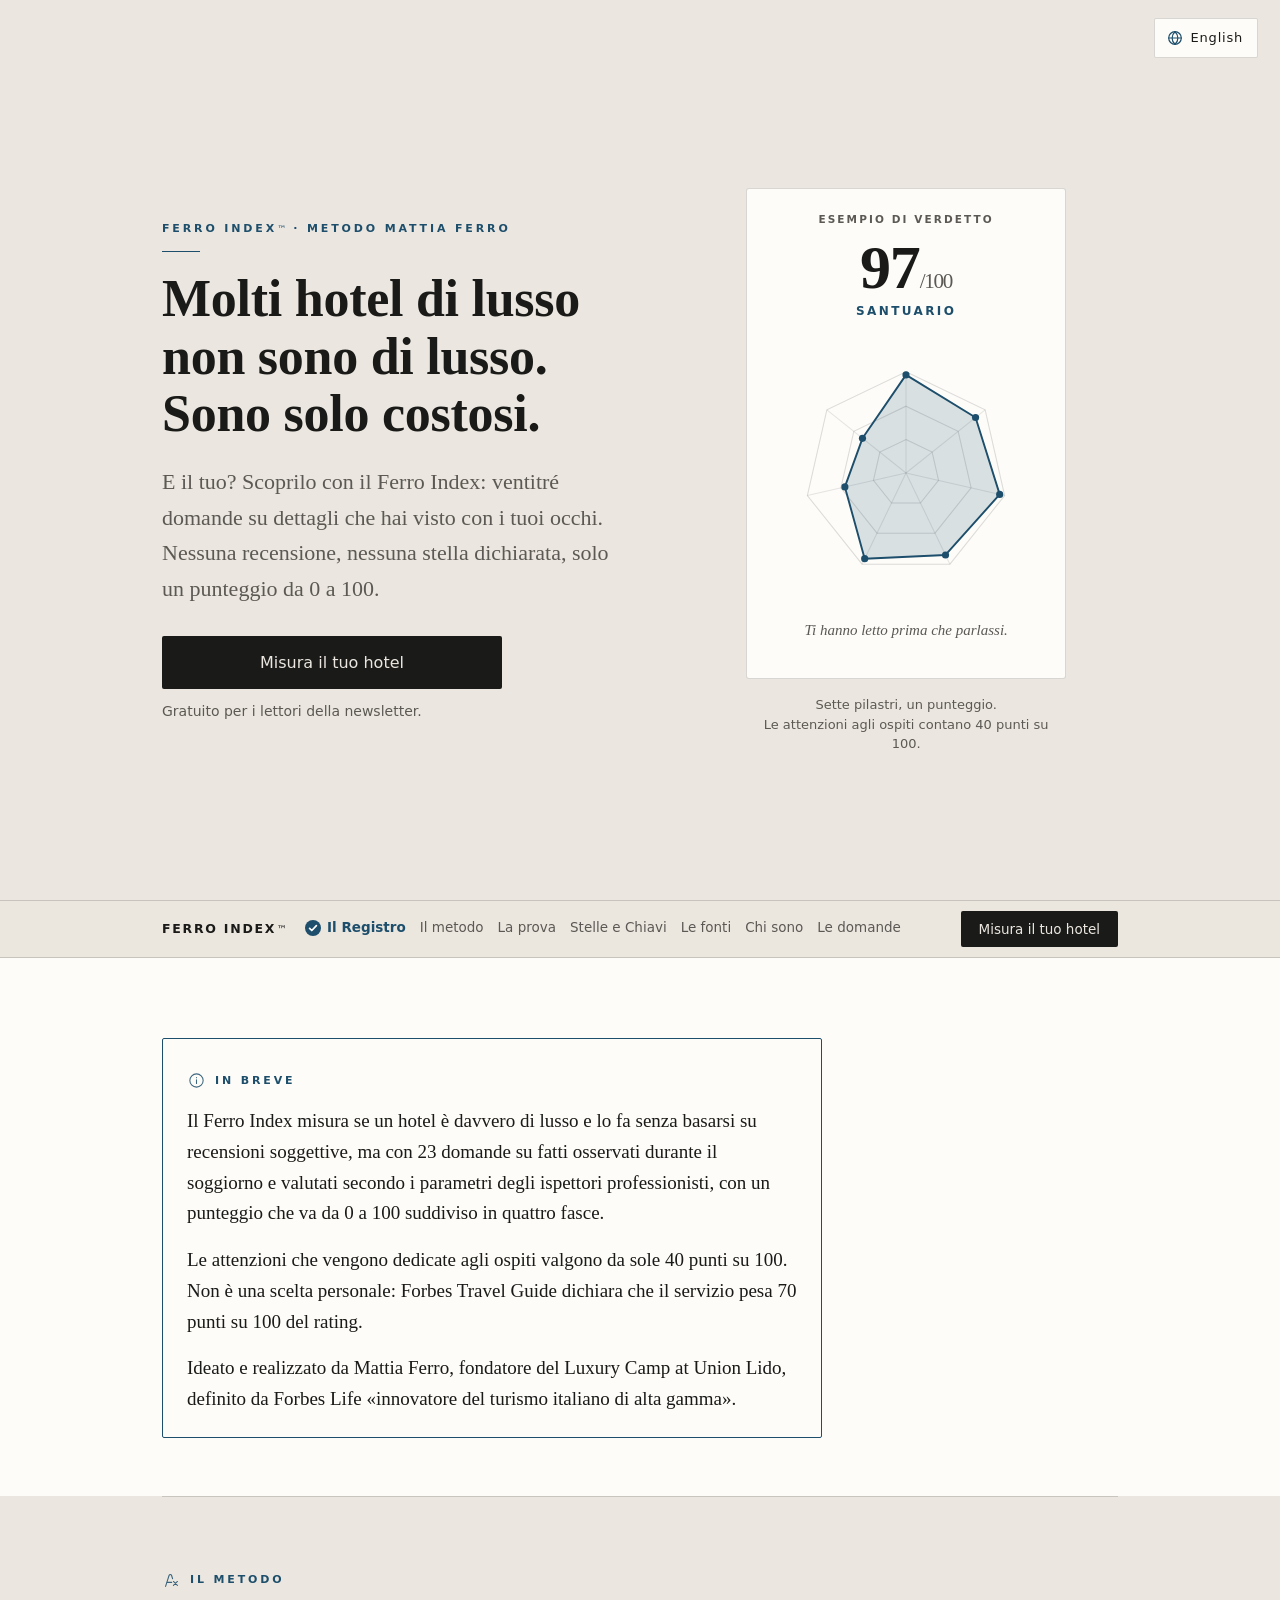
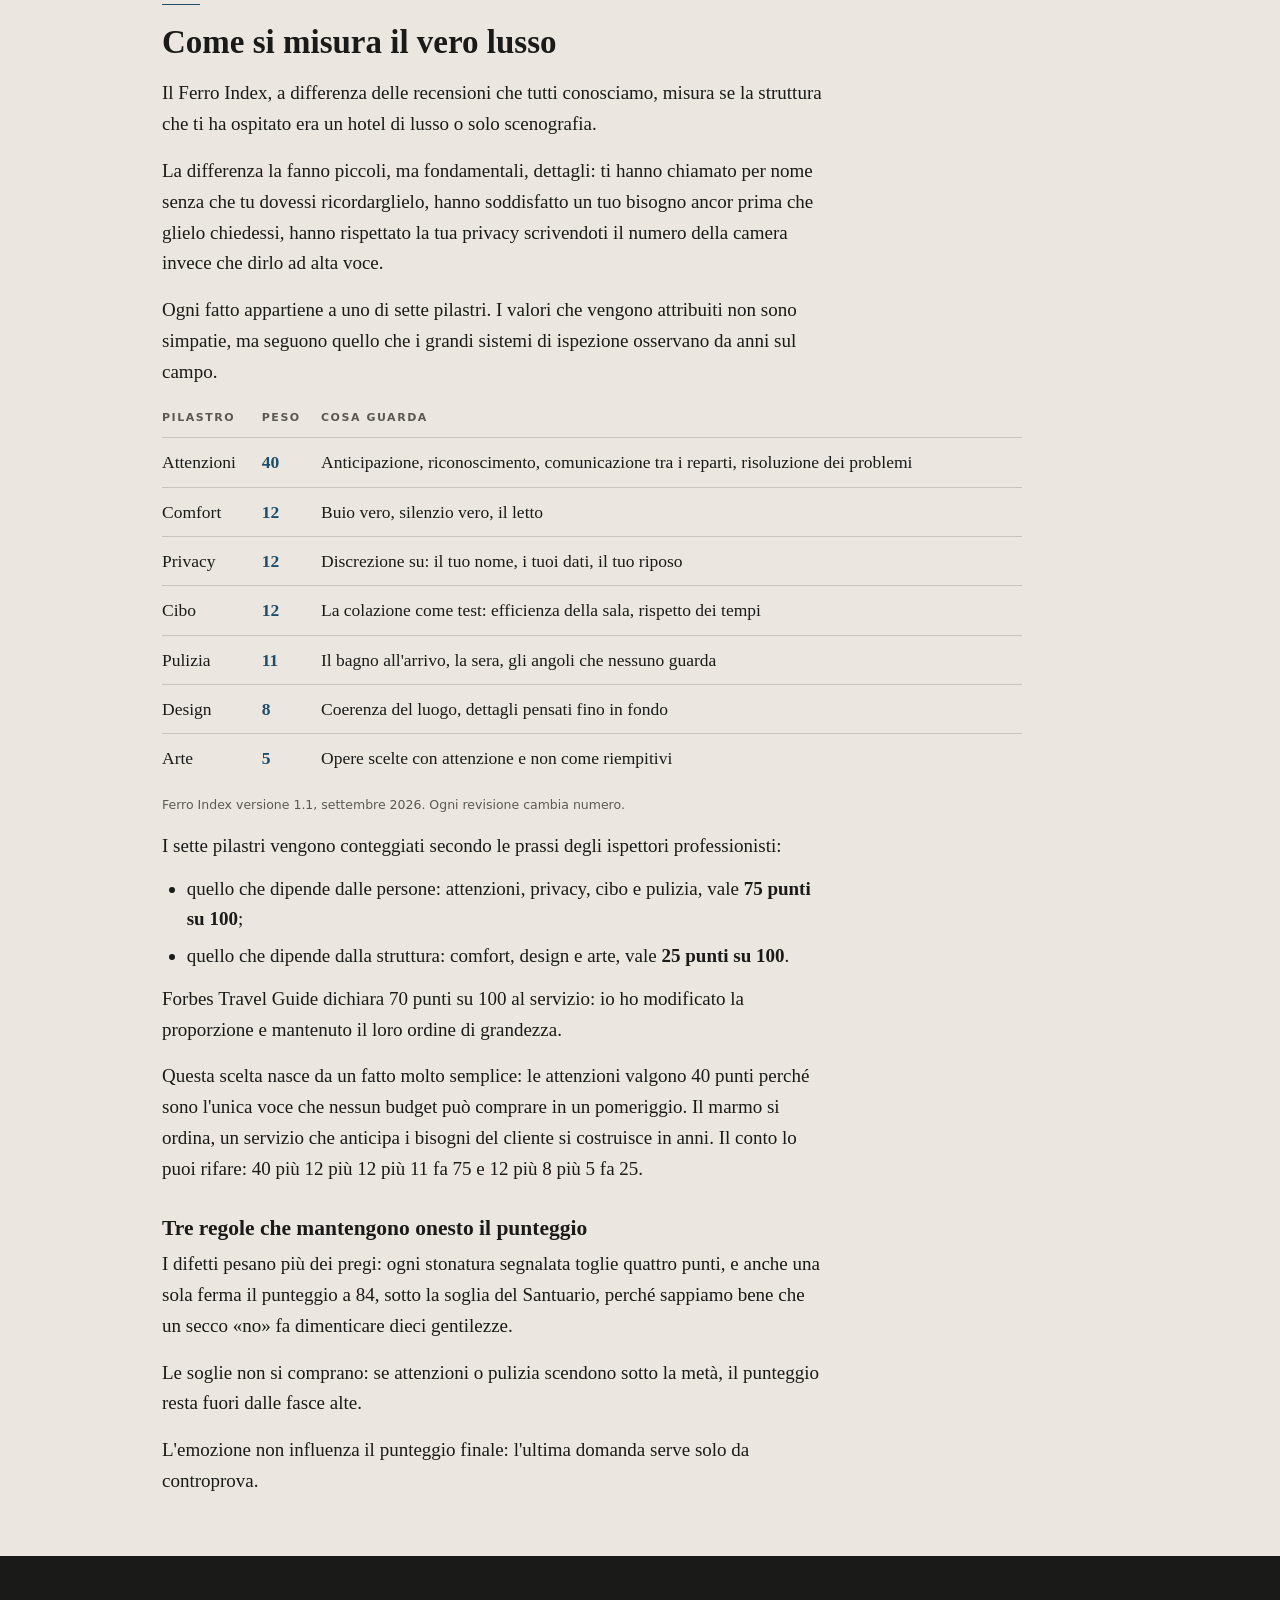
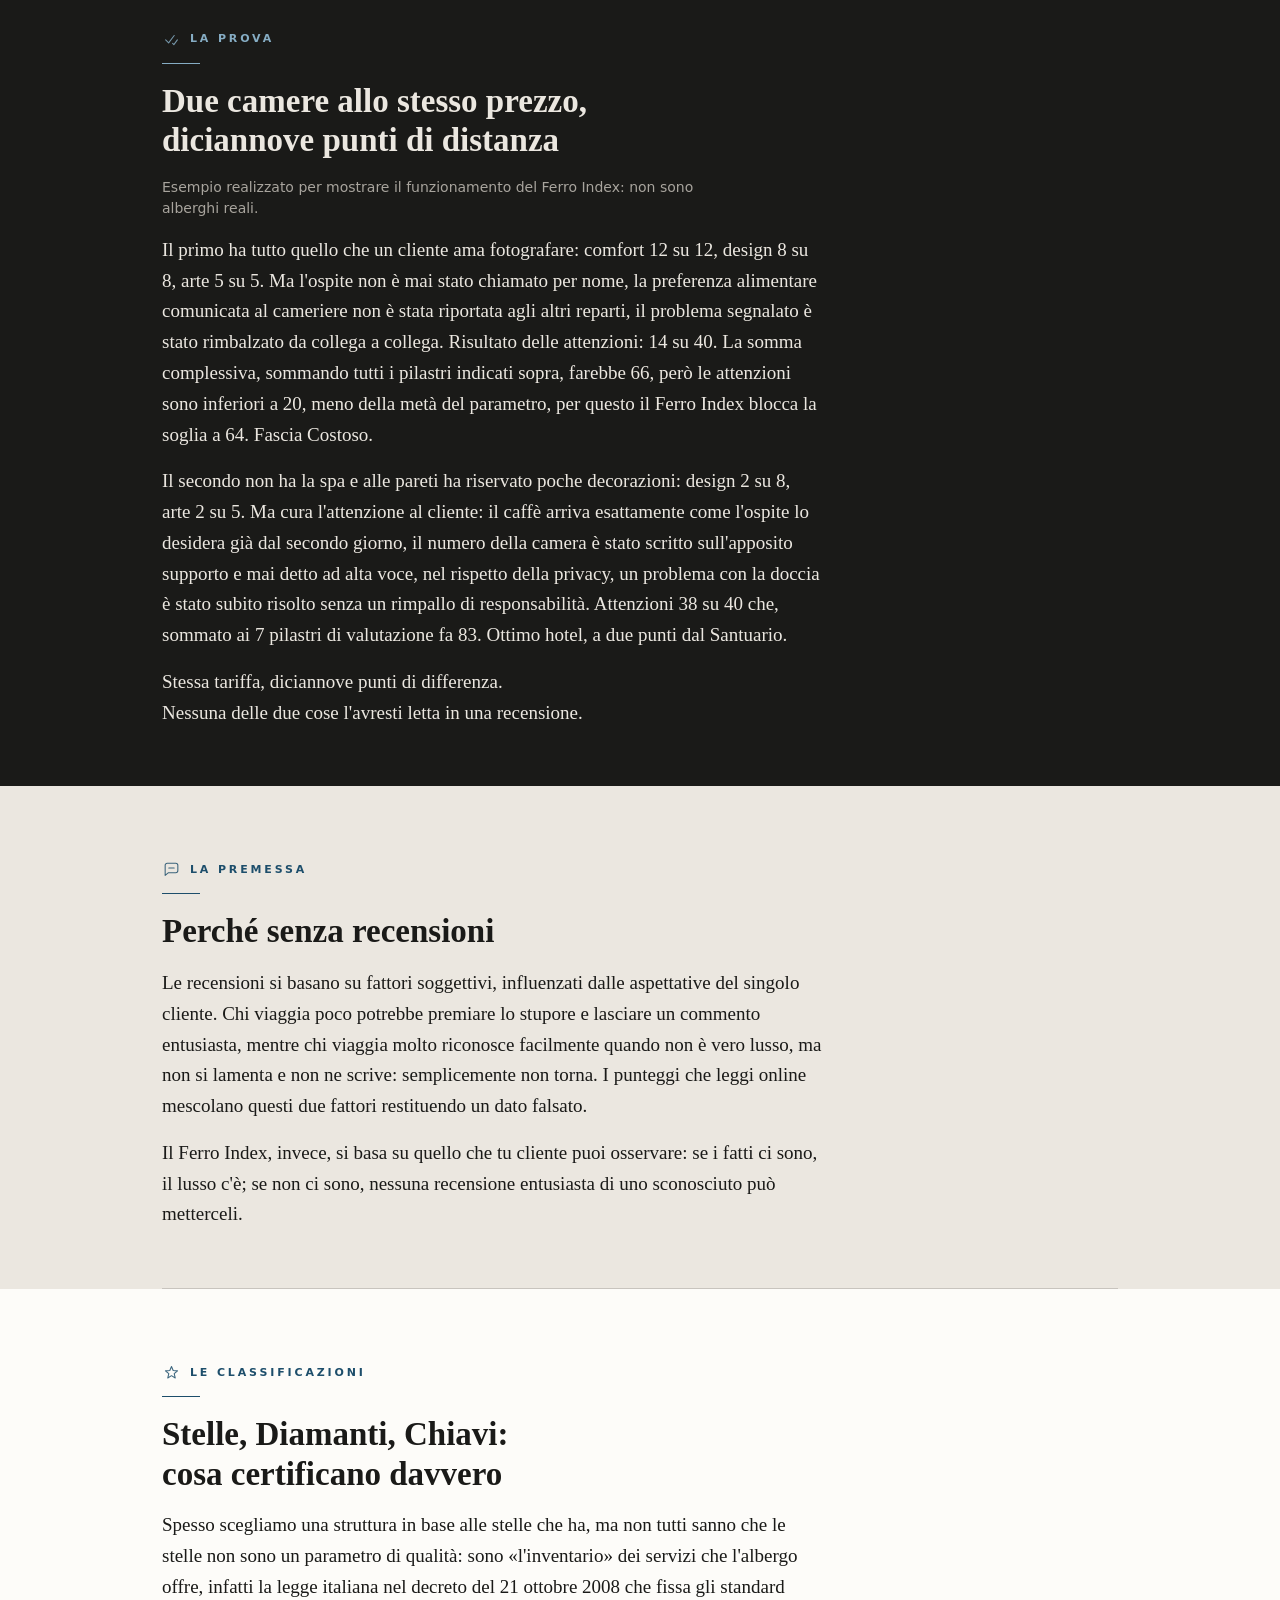
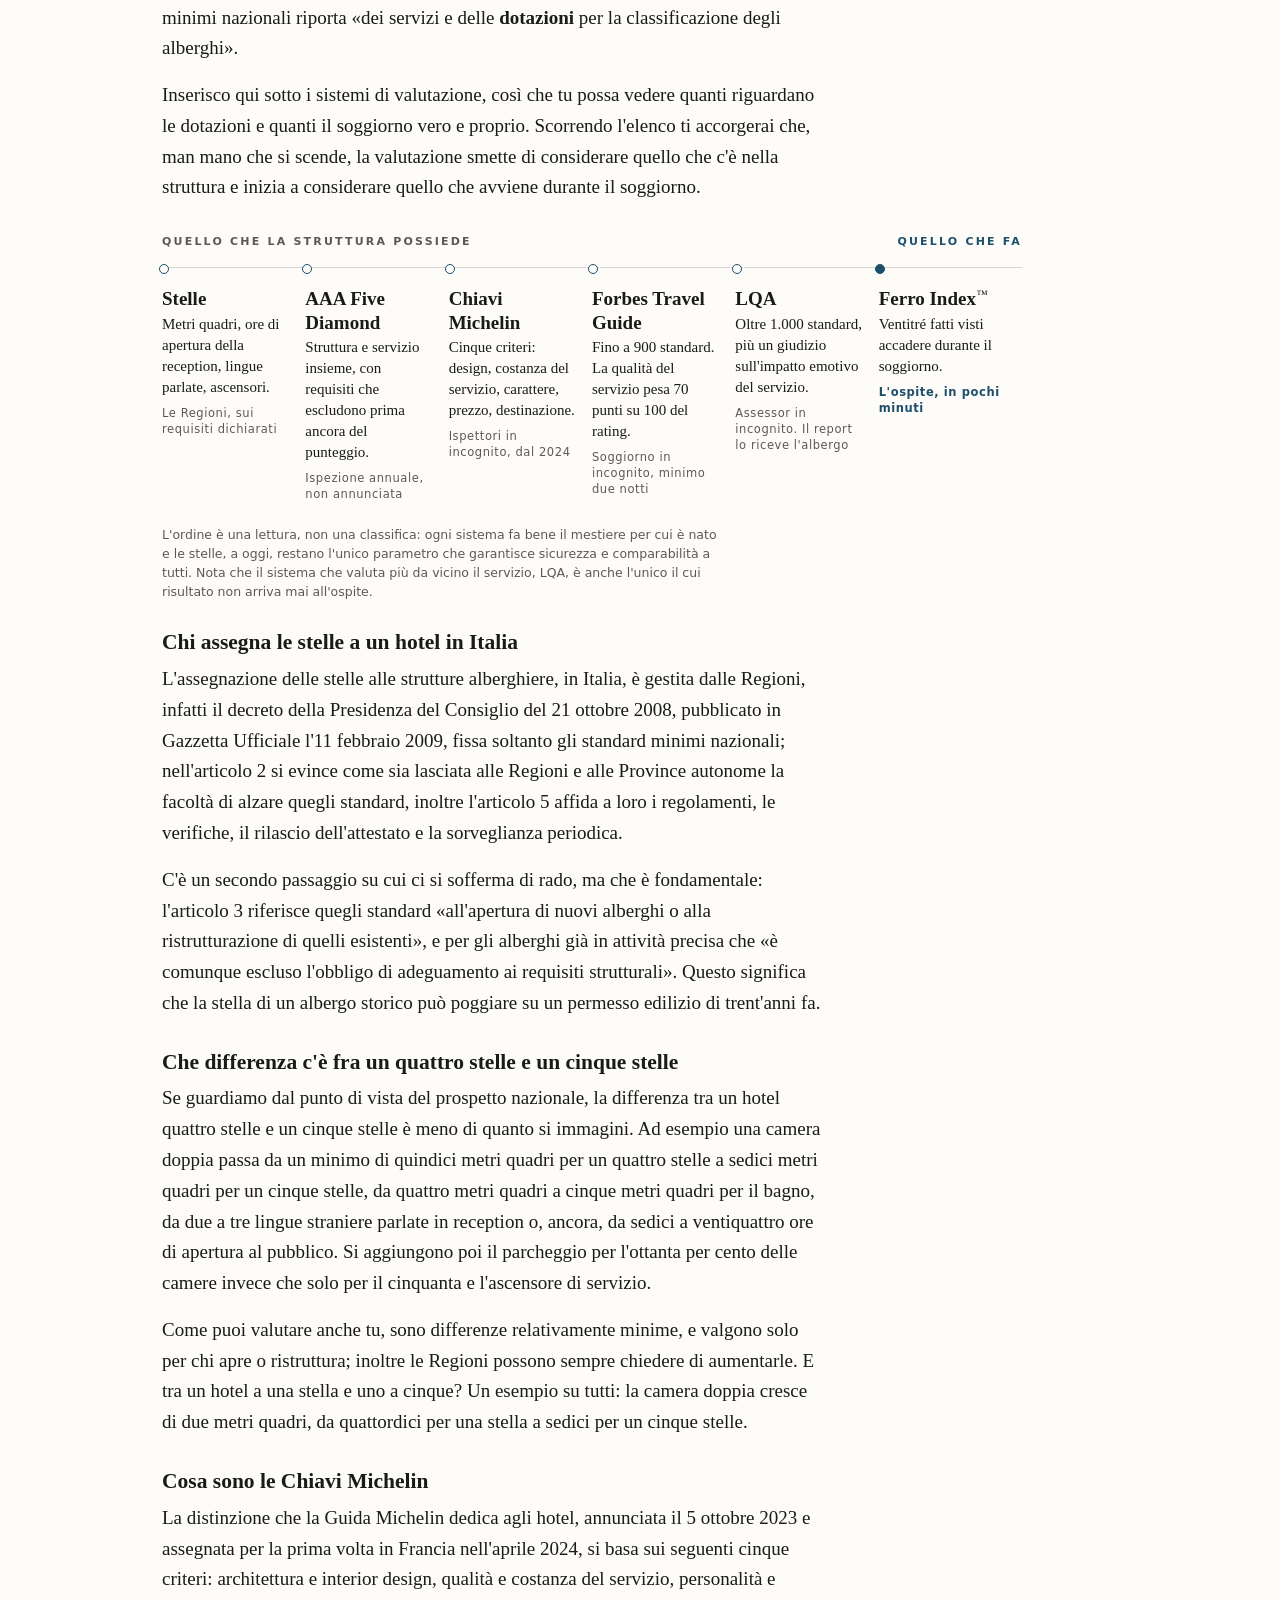
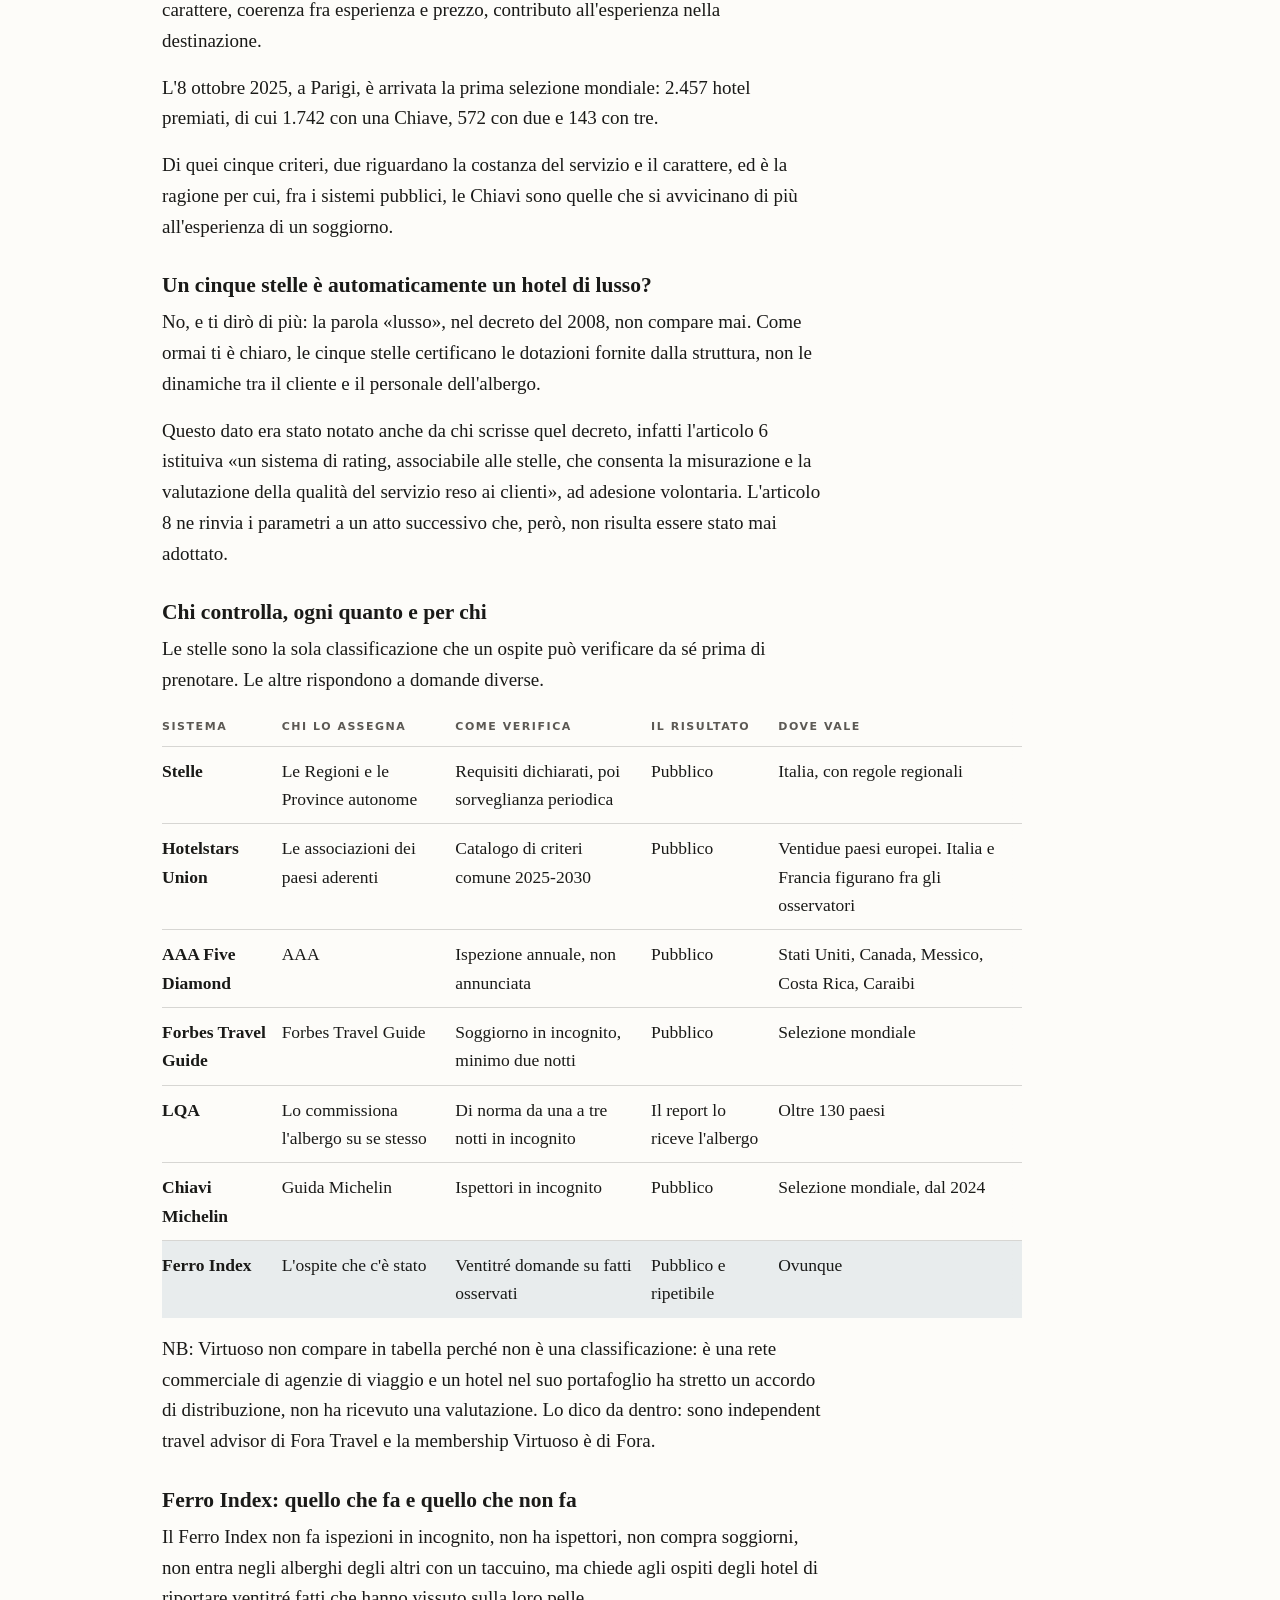
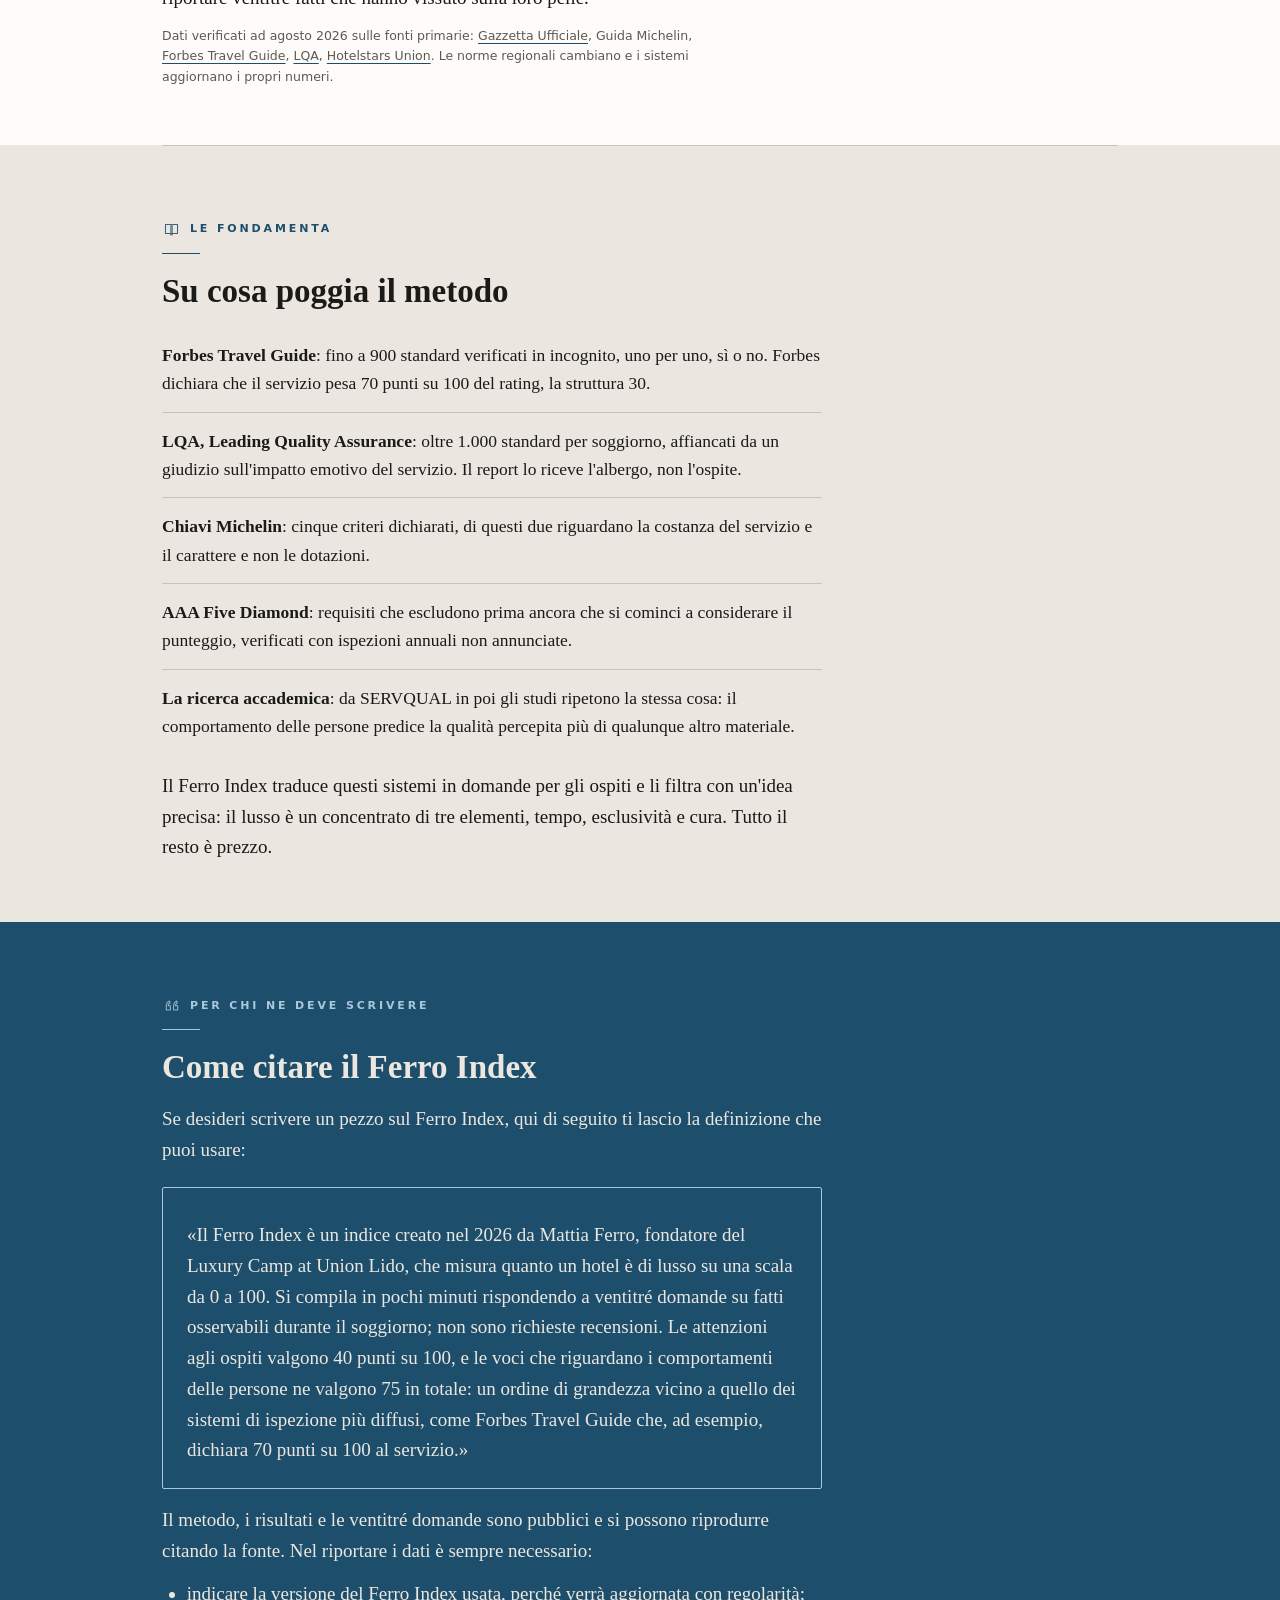
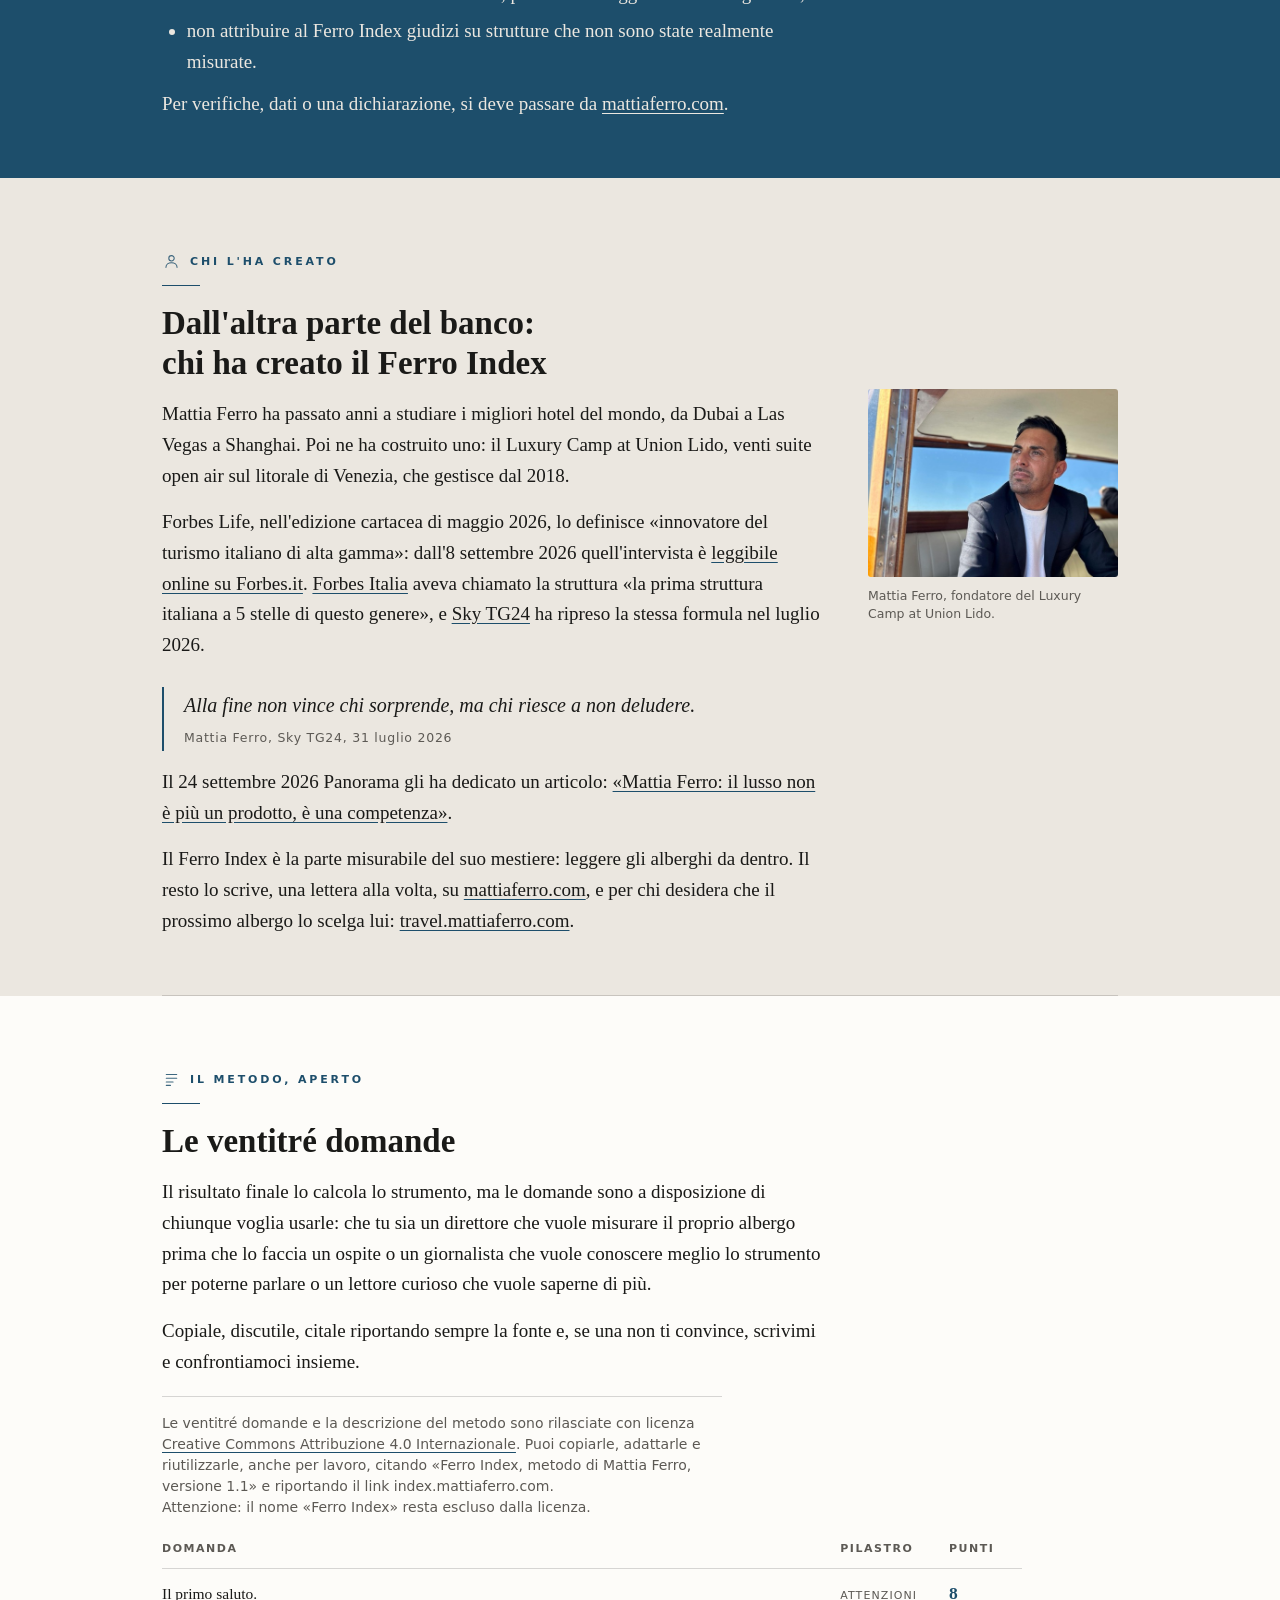
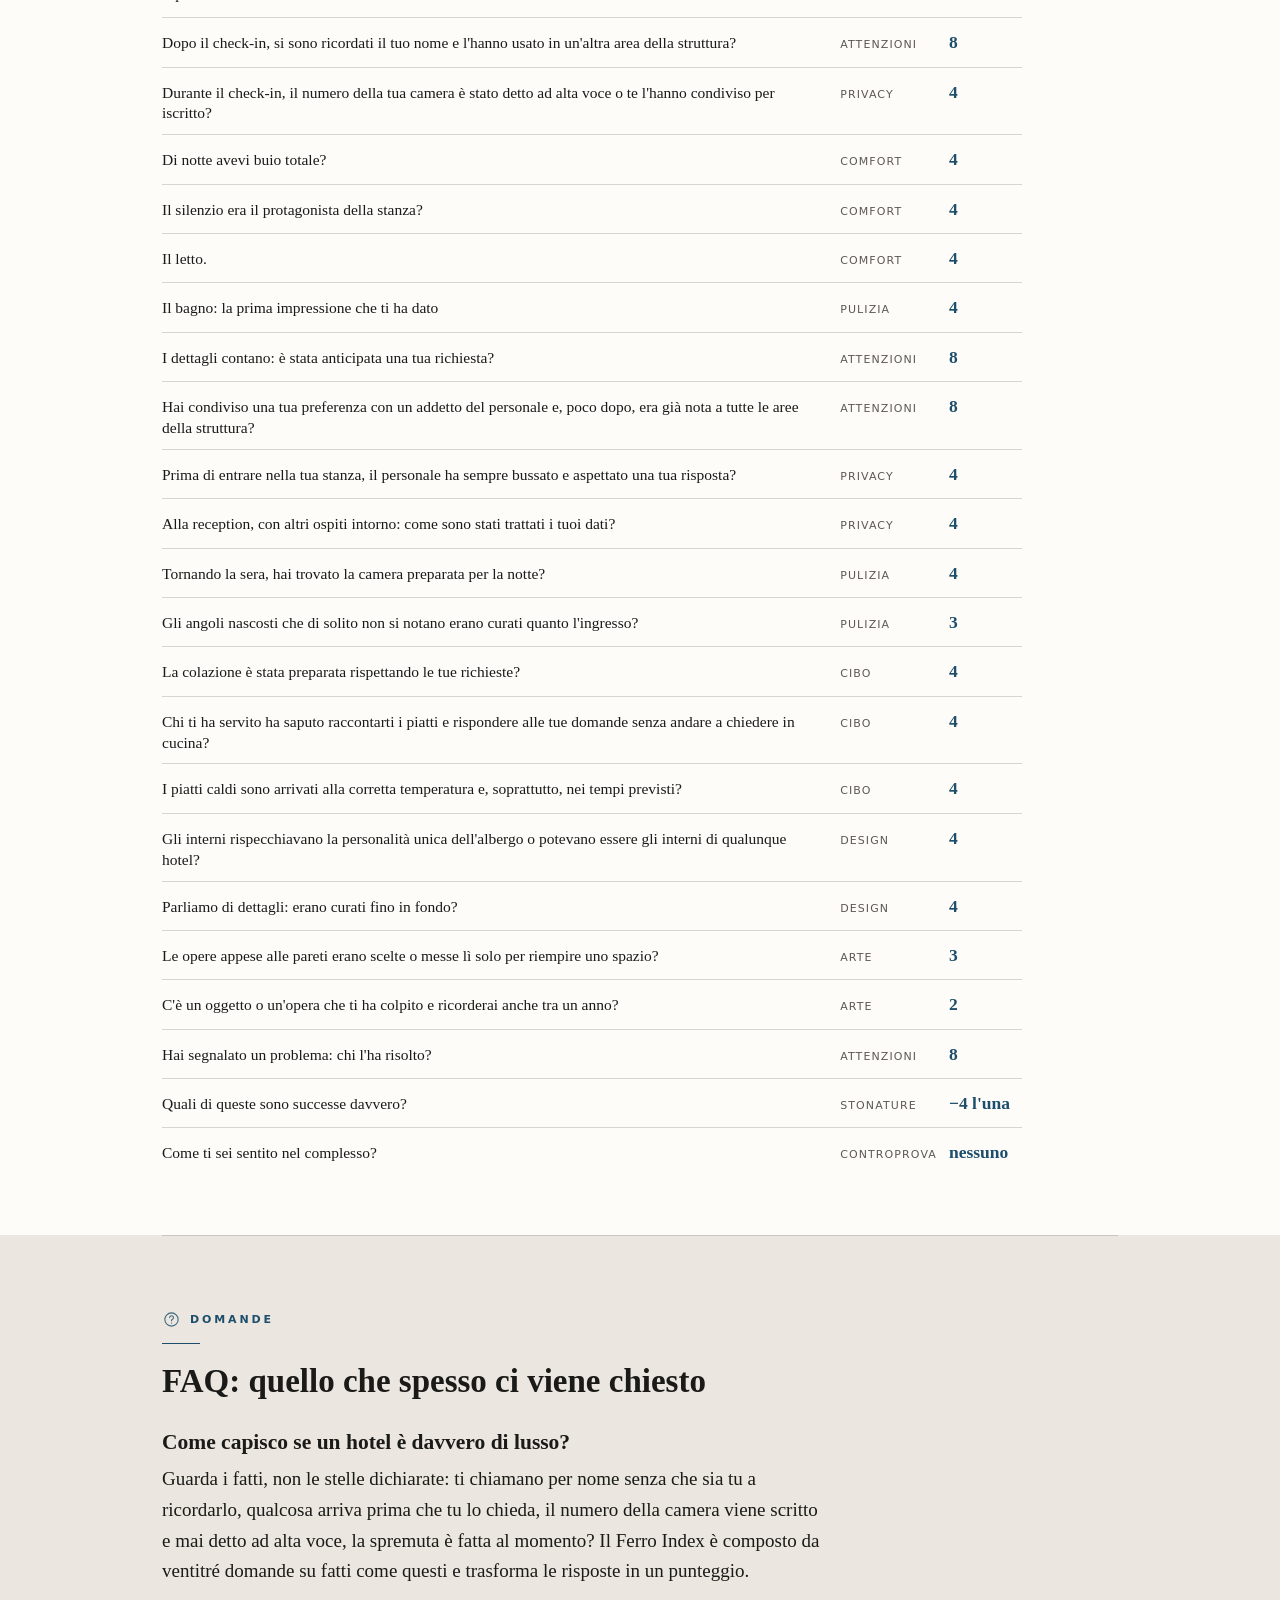
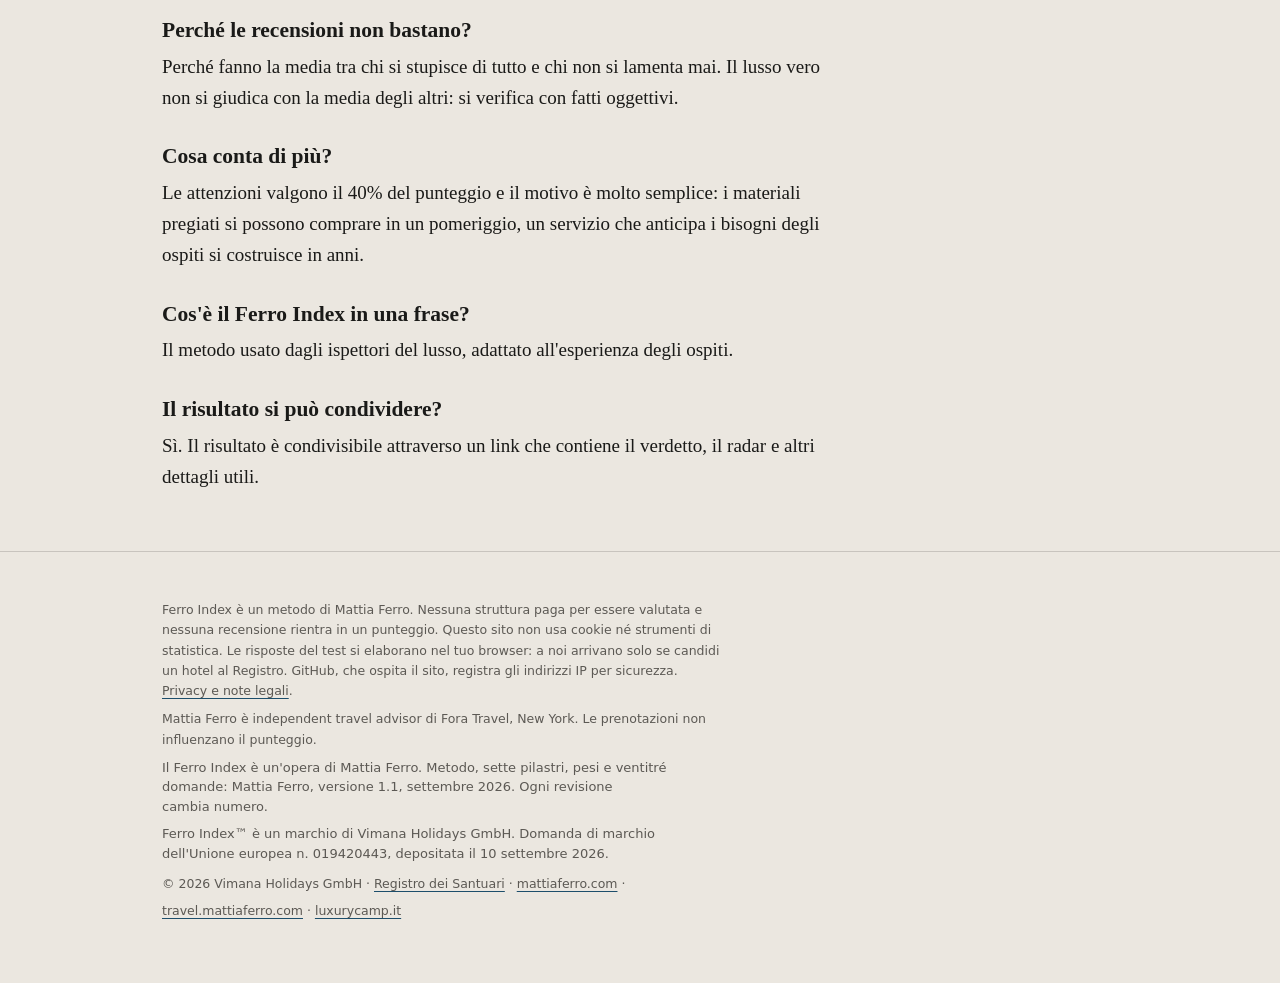
==== index.html @ b9bb9fd2 "Cancello, versione 91: in cima alla prima domanda la riga dell'ultimo passo (Substack può chiedere u" ====
<!DOCTYPE html>
<html lang="it">
<head>
<meta charset="utf-8">
<meta name="viewport" content="width=device-width, initial-scale=1">
<script>
/* Prima di ogni altra cosa: il browser non deve rimettere la pagina dove era.
   Va dichiarato qui, in testa, perche' il ripristino puo' scattare prima che
   il resto del codice esista. */
try { if ('scrollRestoration' in history) history.scrollRestoration = 'manual'; } catch (e) {}
</script>
<title>Ferro Index: misura se un hotel è davvero di lusso</title>
<meta name="description" content="23 domande su fatti osservabili, nessuna recensione, un punteggio da 0 a 100. Il Ferro Index è il metodo di Mattia Ferro per capire se un hotel è lusso vero o soltanto costoso. Pochi minuti, gratuito.">
<link rel="canonical" href="https://index.mattiaferro.com/">
<link rel="alternate" hreflang="it" href="https://index.mattiaferro.com/">
<link rel="alternate" hreflang="en" href="https://index.mattiaferro.com/en/">
<link rel="alternate" hreflang="x-default" href="https://index.mattiaferro.com/">
<meta property="og:type" content="website">
<meta property="og:title" content="Ferro Index: il tuo hotel è lusso vero o soltanto costoso?">
<meta property="og:description" content="23 domande su fatti che hai visto con i tuoi occhi. Nessuna recensione. Un punteggio da 0 a 100, in pochi minuti.">
<meta property="og:url" content="https://index.mattiaferro.com/">
<meta property="og:locale" content="it_IT">
<meta property="og:image" content="https://index.mattiaferro.com/assets/og-ferro-index.png">
<meta property="og:image:width" content="1200">
<meta property="og:image:height" content="630">
<meta property="og:image:alt" content="Ferro Index: il tuo hotel è lusso vero o soltanto costoso?">
<meta name="twitter:card" content="summary_large_image">
<meta name="theme-color" content="#ebe7e0">
<link rel="icon" href="/assets/favicon.svg" type="image/svg+xml">
<link rel="icon" href="/assets/favicon-32.png" sizes="32x32" type="image/png">
<link rel="icon" href="/assets/favicon-16.png" sizes="16x16" type="image/png">
<link rel="apple-touch-icon" href="/assets/apple-touch-icon.png">
<link rel="stylesheet" href="/assets/ferro.css?v=91">
<script type="application/ld+json">
{
  "@context": "https://schema.org",
  "@graph": [
    {
      "@type": "WebApplication",
      "@id": "https://index.mattiaferro.com/#app",
      "name": "Ferro Index",
      "url": "https://index.mattiaferro.com/",
      "description": "Strumento gratuito che misura se un hotel è davvero di lusso: 23 domande su fatti osservabili dall'ospite, pesati secondo gli standard dell'ospitalità di lusso, un punteggio da 0 a 100 senza usare le recensioni.",
      "applicationCategory": "TravelApplication",
      "operatingSystem": "Web",
      "inLanguage": [
        "it",
        "en"
      ],
      "isAccessibleForFree": true,
      "offers": {
        "@type": "Offer",
        "price": "0",
        "priceCurrency": "EUR"
      },
      "author": {
        "@id": "https://index.mattiaferro.com/#mattiaferro"
      },
      "mentions": [
        {
          "@type": "Organization",
          "name": "MICHELIN Guide",
          "sameAs": "https://guide.michelin.com/"
        },
        {
          "@type": "Organization",
          "name": "Forbes Travel Guide",
          "sameAs": "https://www.forbestravelguide.com/"
        },
        {
          "@type": "Organization",
          "name": "AAA",
          "sameAs": "https://www.aaa.com/diamonds"
        },
        {
          "@type": "Organization",
          "name": "Hotelstars Union",
          "sameAs": "https://www.hotelstars.eu/"
        },
        {
          "@type": "Organization",
          "name": "Leading Quality Assurance",
          "sameAs": "https://lqagroup.com/"
        }
      ],
      "citation": [
        {
          "@type": "Legislation",
          "name": "Decreto 21 ottobre 2008, standard minimi nazionali per la classificazione alberghiera",
          "url": "https://www.gazzettaufficiale.it/eli/id/2009/02/11/09A01326/sg"
        },
        {
          "@type": "WebPage",
          "name": "Forbes Travel Guide, About",
          "url": "https://www.forbestravelguide.com/about"
        },
        {
          "@type": "WebPage",
          "name": "Hotelstars Union, FAQ",
          "url": "https://www.hotelstars.eu/about-us/faq"
        },
        {
          "@type": "WebPage",
          "name": "LQA, Hotel Assessments",
          "url": "https://lqagroup.com/hotel-assessments/"
        }
      ],
      "isBasedOn": {
        "@type": "Article",
        "name": "Stelle e Chiavi Michelin: cosa certificano davvero",
        "url": "https://www.mattiaferro.com/p/stelle-chiavi-michelin-lusso",
        "author": {
          "@id": "https://index.mattiaferro.com/#mattiaferro"
        }
      },
      "license": "https://creativecommons.org/licenses/by/4.0/deed.it",
      "softwareVersion": "1.1",
      "creator": {
        "@id": "https://index.mattiaferro.com/#mattiaferro"
      }
    },
    {
      "@type": "Person",
      "@id": "https://index.mattiaferro.com/#mattiaferro",
      "name": "Mattia Ferro",
      "jobTitle": "Fondatore del Luxury Camp at Union Lido, travel advisor",
      "description": "Fondatore e gestore del Luxury Camp at Union Lido (Cavallino-Treporti, Venezia), definito da Forbes Life «innovatore del turismo italiano di alta gamma». Independent travel advisor di Fora Travel.",
      "url": "https://mattiaferro.com",
      "subjectOf": [
        {
          "@type": "NewsArticle",
          "headline": "Il vero lusso nel 2026 non è lo sfarzo: il metodo dell'imprenditore italiano che ha trasformato il glamping in alta hôtellerie",
          "url": "https://forbes.it/2026/09/08/mattia-ferro-nuovo-lusso-luxury-camp",
          "datePublished": "2026-09-08",
          "publisher": { "@type": "Organization", "name": "Forbes Italia" }
        },
        {
          "@type": "NewsArticle",
          "headline": "Mattia Ferro: il lusso non è più un prodotto, è una competenza",
          "url": "https://www.panorama.it/attualita/mattia-ferro-il-lusso-non-e-piu-un-prodotto-e-una-competenza",
          "datePublished": "2026-09-24",
          "inLanguage": "it",
          "publisher": { "@type": "Organization", "name": "Panorama", "url": "https://www.panorama.it/" }
        }
      ],
      "sameAs": [
        "https://mattiaferro.com",
        "https://travel.mattiaferro.com",
        "https://www.linkedin.com/in/mattiaferro",
        "https://luxurycamp.it"
      ]
    },
    {
      "@type": "FAQPage",
      "@id": "https://index.mattiaferro.com/#faq",
      "mainEntity": [
        {
          "@type": "Question",
          "name": "Come capisco se un hotel è davvero di lusso?",
          "acceptedAnswer": {
            "@type": "Answer",
            "text": "Guarda i fatti, non le stelle dichiarate: ti chiamano per nome senza che sia tu a ricordarlo, qualcosa arriva prima che tu lo chieda, il numero della camera viene scritto e mai detto ad alta voce, la spremuta è fatta al momento? Il Ferro Index è composto da ventitré domande su fatti come questi e trasforma le risposte in un punteggio."
          }
        },
        {
          "@type": "Question",
          "name": "Perché le recensioni non bastano per giudicare un hotel di lusso?",
          "acceptedAnswer": {
            "@type": "Answer",
            "text": "Perché fanno la media tra chi si stupisce di tutto e chi non si lamenta mai. Il lusso vero non si giudica con la media degli altri: si verifica con fatti oggettivi."
          }
        },
        {
          "@type": "Question",
          "name": "Cosa conta di più in un hotel di lusso?",
          "acceptedAnswer": {
            "@type": "Answer",
            "text": "Le attenzioni valgono il 40% del punteggio e il motivo è molto semplice: i materiali pregiati si possono comprare in un pomeriggio, un servizio che anticipa i bisogni degli ospiti si costruisce in anni."
          }
        },
        {
          "@type": "Question",
          "name": "Cos'è il Ferro Index?",
          "acceptedAnswer": {
            "@type": "Answer",
            "text": "Il metodo usato dagli ispettori del lusso, adattato all'esperienza degli ospiti."
          }
        },
        {
          "@type": "Question",
          "name": "Il risultato del Ferro Index si può condividere?",
          "acceptedAnswer": {
            "@type": "Answer",
            "text": "Sì. Il risultato è condivisibile attraverso un link che contiene il verdetto, il radar e altri dettagli utili."
          }
        },
        {
          "@type": "Question",
          "name": "Chi assegna le stelle a un hotel in Italia?",
          "acceptedAnswer": {
            "@type": "Answer",
            "text": "L'assegnazione delle stelle alle strutture alberghiere, in Italia, è gestita dalle Regioni, infatti il decreto della Presidenza del Consiglio del 21 ottobre 2008, pubblicato in Gazzetta Ufficiale l'11 febbraio 2009, fissa soltanto gli standard minimi nazionali; nell'articolo 2 si evince come sia lasciata alle Regioni e alle Province autonome la facoltà di alzare quegli standard, inoltre l'articolo 5 affida a loro i regolamenti, le verifiche, il rilascio dell'attestato e la sorveglianza periodica. C'è un secondo passaggio su cui ci si sofferma di rado, ma che è fondamentale: l'articolo 3 riferisce quegli standard «all'apertura di nuovi alberghi o alla ristrutturazione di quelli esistenti», e per gli alberghi già in attività precisa che «è comunque escluso l'obbligo di adeguamento ai requisiti strutturali». Questo significa che la stella di un albergo storico può poggiare su un permesso edilizio di trent'anni fa."
          }
        },
        {
          "@type": "Question",
          "name": "Che differenza c'è fra un hotel a 4 stelle e uno a 5 stelle?",
          "acceptedAnswer": {
            "@type": "Answer",
            "text": "Se guardiamo dal punto di vista del prospetto nazionale, la differenza tra un hotel quattro stelle e un cinque stelle è meno di quanto si immagini. Ad esempio una camera doppia passa da un minimo di quindici metri quadri per un quattro stelle a sedici metri quadri per un cinque stelle, da quattro metri quadri a cinque metri quadri per il bagno, da due a tre lingue straniere parlate in reception o, ancora, da sedici a ventiquattro ore di apertura al pubblico. Si aggiungono poi il parcheggio per l'ottanta per cento delle camere invece che solo per il cinquanta e l'ascensore di servizio. Come puoi valutare anche tu, sono differenze relativamente minime, e valgono solo per chi apre o ristruttura; inoltre le Regioni possono sempre chiedere di aumentarle. E tra un hotel a una stella e uno a cinque? Un esempio su tutti: la camera doppia cresce di due metri quadri, da quattordici per una stella a sedici per un cinque stelle."
          }
        },
        {
          "@type": "Question",
          "name": "Cosa sono le Chiavi Michelin?",
          "acceptedAnswer": {
            "@type": "Answer",
            "text": "La distinzione che la Guida Michelin dedica agli hotel, annunciata il 5 ottobre 2023 e assegnata per la prima volta in Francia nell'aprile 2024, si basa sui seguenti cinque criteri: architettura e interior design, qualità e costanza del servizio, personalità e carattere, coerenza fra esperienza e prezzo, contributo all'esperienza nella destinazione. L'8 ottobre 2025, a Parigi, è arrivata la prima selezione mondiale: 2.457 hotel premiati, di cui 1.742 con una Chiave, 572 con due e 143 con tre. Di quei cinque criteri, due riguardano la costanza del servizio e il carattere, ed è la ragione per cui, fra i sistemi pubblici, le Chiavi sono quelle che si avvicinano di più all'esperienza di un soggiorno."
          }
        },
        {
          "@type": "Question",
          "name": "Un hotel a 5 stelle è automaticamente un hotel di lusso?",
          "acceptedAnswer": {
            "@type": "Answer",
            "text": "No, e ti dirò di più: la parola «lusso», nel decreto del 2008, non compare mai. Come ormai ti è chiaro, le cinque stelle certificano le dotazioni fornite dalla struttura, non le dinamiche tra il cliente e il personale dell'albergo. Questo dato era stato notato anche da chi scrisse quel decreto, infatti l'articolo 6 istituiva «un sistema di rating, associabile alle stelle, che consenta la misurazione e la valutazione della qualità del servizio reso ai clienti», ad adesione volontaria. L'articolo 8 ne rinvia i parametri a un atto successivo che, però, non risulta essere stato mai adottato."
          }
        }
      ]
    }
  ]
}
</script>
</head>
<body>

<div class="progress" id="progress"></div>

<a class="lang lang-bottone" href="/en/" hreflang="en" lang="en"><svg class="lang-icona" viewBox="0 0 16 16" aria-hidden="true" focusable="false"><circle cx="8" cy="8" r="6.3"/><path d="M1.7 8h12.6M8 1.7c1.9 1.7 2.9 3.9 2.9 6.3s-1 4.6-2.9 6.3C6.1 12.6 5.1 10.4 5.1 8S6.1 3.4 8 1.7z"/></svg>English</a>

<div class="wrap" id="top">

  <header class="hero" id="hero">
    <div class="hero-testo">
    <p class="occhiello"><span>Ferro Index<span class="tm">™</span> · Metodo Mattia Ferro</span></p>
    <hr class="filetto">
    <h1>Molti hotel di lusso non sono di lusso. Sono solo costosi.</h1>
    <p class="sotto">E il tuo? Scoprilo con il Ferro Index: ventitré domande su dettagli che hai visto con i tuoi occhi. Nessuna recensione, nessuna stella dichiarata, solo un punteggio da 0 a 100.</p>
    <button class="btn" data-start type="button">Misura il tuo hotel</button>
    <p class="micro">Gratuito per i lettori della newsletter.</p>
  </div>
  <div class="hero-figura">
    <div class="anteprima">
      <p class="anteprima-eti">Esempio di verdetto</p>
      <div class="anteprima-num"><span class="cifra">97</span><span class="su">/100</span></div>
      <p class="anteprima-fascia">Santuario</p>
      <div id="radar-vivo" class="radar-vivo"></div>
      <p class="anteprima-nota">Ti hanno letto prima che parlassi.</p>
    </div>
    <p class="figura-dida">Sette pilastri, un punteggio.<br>Le attenzioni agli ospiti contano 40 punti su 100.</p>
    </div>
  </header>
  </div>

<nav class="menu" id="menu" aria-label="Sezioni">
  <div class="menu-wrap">
    <a class="menu-marchio" href="#top">Ferro Index<span class="tm">™</span></a>
    <div class="menu-voci">
      <a class="menu-registro" href="/santuari/"><svg class="spunta" viewBox="0 0 16 16" aria-hidden="true" focusable="false"><circle cx="8" cy="8" r="8"/><path d="M4.6 8.3l2.2 2.2 4.6-4.9" fill="none" stroke="#fff" stroke-width="1.7" stroke-linecap="round" stroke-linejoin="round"/></svg>Il Registro</a>
      <a href="#metodo">Il metodo</a>
      <a href="#prova">La prova</a>
      <a href="#classificazioni">Stelle e Chiavi</a>
      <a href="#fonti">Le fonti</a>
      <a href="#autore">Chi sono</a>
      <a href="#domande">Le domande</a>
    </div>
    <button class="menu-cta" data-start type="button">Misura il tuo hotel</button>
  </div>
</nav>

  <main class="wrap" id="contenuto">

  <div id="app"></div>
  <div id="announce" class="sr-only" aria-live="polite"></div>

  <noscript><p class="micro">Il test ha bisogno di JavaScript. Il metodo, però, lo leggi comunque qui sotto.</p></noscript>

  <section class="blocco chiara" id="inbreve">
    <div class="inbreve">
      <p class="occhiello"><svg class="sez-segno" viewBox="0 0 24 24" aria-hidden="true" fill="none" stroke="currentColor" stroke-width="1.35" stroke-linecap="round" stroke-linejoin="round"><circle cx="12" cy="12" r="8.4"/><path d="M12 8.2v.2M12 11.2v4.6"/></svg>In breve</p>
      <p>Il Ferro Index misura se un hotel è davvero di lusso e lo fa senza basarsi su recensioni soggettive, ma con 23 domande su fatti osservati durante il soggiorno e valutati secondo i parametri degli ispettori professionisti, con un punteggio che va da 0 a 100 suddiviso in quattro fasce.</p>
      <p>Le attenzioni che vengono dedicate agli ospiti valgono da sole 40 punti su 100. Non è una scelta personale: Forbes Travel Guide dichiara che il servizio pesa 70 punti su 100 del rating.</p>
      <p>Ideato e realizzato da Mattia Ferro, fondatore del Luxury Camp at Union Lido, definito da Forbes Life «innovatore del turismo italiano di alta gamma».</p>
    </div>
  </section>

  <section class="blocco" id="metodo">
    <p class="occhiello"><svg class="sez-segno" viewBox="0 0 24 24" aria-hidden="true" fill="none" stroke="currentColor" stroke-width="1.35" stroke-linecap="round" stroke-linejoin="round"><path d="M4.5 19.5L9 5.4a1.6 1.6 0 0 1 3 0l1.4 4.4"/><path d="M6.6 14.4h5.6"/><path d="M14.4 13.2l5.1 5.1M19.5 13.2l-5.1 5.1"/></svg>Il metodo</p>
    <hr class="filetto">
    <h2>Come si misura il vero lusso</h2>
    <p>Il Ferro Index, a differenza delle recensioni che tutti conosciamo, misura se la struttura che ti ha ospitato era un hotel di lusso o solo scenografia.</p>
    <p>La differenza la fanno piccoli, ma fondamentali, dettagli: ti hanno chiamato per nome senza che tu dovessi ricordarglielo, hanno soddisfatto un tuo bisogno ancor prima che glielo chiedessi, hanno rispettato la tua privacy scrivendoti il numero della camera invece che dirlo ad alta voce.</p>
    <p>Ogni fatto appartiene a uno di sette pilastri. I valori che vengono attribuiti non sono simpatie, ma seguono quello che i grandi sistemi di ispezione osservano da anni sul campo.</p>

    <table class="pesi">
      <thead><tr><th>Pilastro</th><th>Peso</th><th>Cosa guarda</th></tr></thead>
      <tbody>
        <tr><td>Attenzioni</td><td class="num">40</td><td>Anticipazione, riconoscimento, comunicazione tra i reparti, risoluzione dei problemi</td></tr>
        <tr><td>Comfort</td><td class="num">12</td><td>Buio vero, silenzio vero, il letto</td></tr>
        <tr><td>Privacy</td><td class="num">12</td><td>Discrezione su: il tuo nome, i tuoi dati, il tuo riposo</td></tr>
        <tr><td>Cibo</td><td class="num">12</td><td>La colazione come test: efficienza della sala, rispetto dei tempi</td></tr>
        <tr><td>Pulizia</td><td class="num">11</td><td>Il bagno all'arrivo, la sera, gli angoli che nessuno guarda</td></tr>
        <tr><td>Design</td><td class="num">8</td><td>Coerenza del luogo, dettagli pensati fino in fondo</td></tr>
        <tr><td>Arte</td><td class="num">5</td><td>Opere scelte con attenzione e non come riempitivi</td></tr>
      </tbody>
    </table>

    <p class="didascalia">Ferro Index versione 1.1, settembre 2026. Ogni revisione cambia numero.</p>

    <p>I sette pilastri vengono conteggiati secondo le prassi degli ispettori professionisti:</p>
    <ul class="elenco-metodo">
      <li>quello che dipende dalle persone: attenzioni, privacy, cibo e pulizia, vale <strong>75 punti su 100</strong>;</li>
      <li>quello che dipende dalla struttura: comfort, design e arte, vale <strong>25 punti su 100</strong>.</li>
    </ul>
    <p>Forbes Travel Guide dichiara 70 punti su 100 al servizio: io ho modificato la proporzione e mantenuto il loro ordine di grandezza.</p>
    <p>Questa scelta nasce da un fatto molto semplice: le attenzioni valgono 40 punti perché sono l'unica voce che nessun budget può comprare in un pomeriggio. Il marmo si ordina, un servizio che anticipa i bisogni del cliente si costruisce in anni. Il conto lo puoi rifare: 40 più 12 più 12 più 11 fa 75 e 12 più 8 più 5 fa 25.</p>

    <h3>Tre regole che mantengono onesto il punteggio</h3>
    <p>I difetti pesano più dei pregi: ogni stonatura segnalata toglie quattro punti, e anche una sola ferma il punteggio a 84, sotto la soglia del Santuario, perché sappiamo bene che un secco «no» fa dimenticare dieci gentilezze.</p>
    <p>Le soglie non si comprano: se attenzioni o pulizia scendono sotto la metà, il punteggio resta fuori dalle fasce alte.</p>
    <p>L'emozione non influenza il punteggio finale: l'ultima domanda serve solo da controprova.</p>
  </section>

  <section class="blocco scura" id="prova">
    <p class="occhiello"><svg class="sez-segno" viewBox="0 0 24 24" aria-hidden="true" fill="none" stroke="currentColor" stroke-width="1.35" stroke-linecap="round" stroke-linejoin="round"><path d="M4.6 12.5l3.8 3.8 7-9.4"/><path d="M13.4 16.8l1.6 1.6 4.4-6"/></svg>La prova</p>
    <hr class="filetto">
    <h2>Due camere allo stesso prezzo, diciannove punti di distanza</h2>
    <p class="micro">Esempio realizzato per mostrare il funzionamento del Ferro Index: non sono alberghi reali.</p>
    <p>Il primo ha tutto quello che un cliente ama fotografare: comfort 12 su 12, design 8 su 8, arte 5 su 5. Ma l'ospite non è mai stato chiamato per nome, la preferenza alimentare comunicata al cameriere non è stata riportata agli altri reparti, il problema segnalato è stato rimbalzato da collega a collega. Risultato delle attenzioni: 14 su 40. La somma complessiva, sommando tutti i pilastri indicati sopra, farebbe 66, però le attenzioni sono inferiori a 20, meno della metà del parametro, per questo il Ferro Index blocca la soglia a 64. Fascia Costoso.</p>
    <p>Il secondo non ha la spa e alle pareti ha riservato poche decorazioni: design 2 su 8, arte 2 su 5. Ma cura l'attenzione al cliente: il caffè arriva esattamente come l'ospite lo desidera già dal secondo giorno, il numero della camera è stato scritto sull'apposito supporto e mai detto ad alta voce, nel rispetto della privacy, un problema con la doccia è stato subito risolto senza un rimpallo di responsabilità. Attenzioni 38 su 40 che, sommato ai 7 pilastri di valutazione fa 83. Ottimo hotel, a due punti dal Santuario.</p>
    <p>Stessa tariffa, diciannove punti di differenza.<br>Nessuna delle due cose l'avresti letta in una recensione.</p>
  </section>

  <section class="blocco" id="recensioni">
    <p class="occhiello"><svg class="sez-segno" viewBox="0 0 24 24" aria-hidden="true" fill="none" stroke="currentColor" stroke-width="1.35" stroke-linecap="round" stroke-linejoin="round"><path d="M20 13.4a2.6 2.6 0 0 1-2.6 2.6H8.2L4 19.4V6.6A2.6 2.6 0 0 1 6.6 4h10.8A2.6 2.6 0 0 1 20 6.6Z"/><path d="M8.6 10.2h6.8"/></svg>La premessa</p>
    <hr class="filetto">
    <h2>Perché senza recensioni</h2>
    <p>Le recensioni si basano su fattori soggettivi, influenzati dalle aspettative del singolo cliente. Chi viaggia poco potrebbe premiare lo stupore e lasciare un commento entusiasta, mentre chi viaggia molto riconosce facilmente quando non è vero lusso, ma non si lamenta e non ne scrive: semplicemente non torna. I punteggi che leggi online mescolano questi due fattori restituendo un dato falsato.</p>
    <p>Il Ferro Index, invece, si basa su quello che tu cliente puoi osservare: se i fatti ci sono, il lusso c'è; se non ci sono, nessuna recensione entusiasta di uno sconosciuto può metterceli.</p>
  </section>

  <section class="blocco chiara" id="classificazioni">
    <p class="occhiello"><svg class="sez-segno" viewBox="0 0 24 24" aria-hidden="true" fill="none" stroke="currentColor" stroke-width="1.35" stroke-linecap="round" stroke-linejoin="round"><path d="M12 4.4 14.12 9.49 19.61 9.93 15.42 13.51 16.7 18.87 12 16 7.3 18.87 8.58 13.51 4.39 9.93 9.88 9.49Z"/></svg>Le classificazioni</p>
    <hr class="filetto">
    <h2>Stelle, Diamanti, Chiavi: cosa certificano davvero</h2>
    <p>Spesso scegliamo una struttura in base alle stelle che ha, ma non tutti sanno che le stelle non sono un parametro di qualità: sono «l'inventario» dei servizi che l'albergo offre, infatti la legge italiana nel decreto del 21 ottobre 2008 che fissa gli standard minimi nazionali riporta «dei servizi e delle <strong>dotazioni</strong> per la classificazione degli alberghi».</p>
    <p>Inserisco qui sotto i sistemi di valutazione, così che tu possa vedere quanti riguardano le dotazioni e quanti il soggiorno vero e proprio. Scorrendo l'elenco ti accorgerai che, man mano che si scende, la valutazione smette di considerare quello che c'è nella struttura e inizia a considerare quello che avviene durante il soggiorno.</p>

    <figure class="scala" aria-label="I sistemi di classificazione, da quelli che misurano le dotazioni a quelli che misurano il soggiorno">
      <p class="polo polo-a">Quello che la struttura possiede</p>
      <ol class="scala-lista">
        <li class="scala-voce" style="--r:0">
          <p class="scala-nome">Stelle</p>
          <p class="scala-cosa">Metri quadri, ore di apertura della reception, lingue parlate, ascensori.</p>
          <p class="scala-chi">Le Regioni, sui requisiti dichiarati</p>
        </li>
        <li class="scala-voce" style="--r:1">
          <p class="scala-nome">AAA Five Diamond</p>
          <p class="scala-cosa">Struttura e servizio insieme, con requisiti che escludono prima ancora del punteggio.</p>
          <p class="scala-chi">Ispezione annuale, non annunciata</p>
        </li>
        <li class="scala-voce" style="--r:2">
          <p class="scala-nome">Chiavi Michelin</p>
          <p class="scala-cosa">Cinque criteri: design, costanza del servizio, carattere, prezzo, destinazione.</p>
          <p class="scala-chi">Ispettori in incognito, dal 2024</p>
        </li>
        <li class="scala-voce" style="--r:3">
          <p class="scala-nome">Forbes Travel Guide</p>
          <p class="scala-cosa">Fino a 900 standard. La qualità del servizio pesa 70 punti su 100 del rating.</p>
          <p class="scala-chi">Soggiorno in incognito, minimo due notti</p>
        </li>
        <li class="scala-voce" style="--r:4">
          <p class="scala-nome">LQA</p>
          <p class="scala-cosa">Oltre 1.000 standard, più un giudizio sull'impatto emotivo del servizio.</p>
          <p class="scala-chi">Assessor in incognito. Il report lo riceve l'albergo</p>
        </li>
        <li class="scala-voce qui" style="--r:5">
          <p class="scala-nome">Ferro Index<span class="tm">™</span></p>
          <p class="scala-cosa">Ventitré fatti visti accadere durante il soggiorno.</p>
          <p class="scala-chi">L'ospite, in pochi minuti</p>
        </li>
      </ol>
      <p class="polo polo-b">Quello che fa</p>
      <figcaption>L'ordine è una lettura, non una classifica: ogni sistema fa bene il mestiere per cui è nato e le stelle, a oggi, restano l'unico parametro che garantisce sicurezza e comparabilità a tutti. Nota che il sistema che valuta più da vicino il servizio, LQA, è anche l'unico il cui risultato non arriva mai all'ospite.</figcaption>
    </figure>

    <h3>Chi assegna le stelle a un hotel in Italia</h3>
    <p>L'assegnazione delle stelle alle strutture alberghiere, in Italia, è gestita dalle Regioni, infatti il decreto della Presidenza del Consiglio del 21 ottobre 2008, pubblicato in Gazzetta Ufficiale l'11 febbraio 2009, fissa soltanto gli standard minimi nazionali; nell'articolo 2 si evince come sia lasciata alle Regioni e alle Province autonome la facoltà di alzare quegli standard, inoltre l'articolo 5 affida a loro i regolamenti, le verifiche, il rilascio dell'attestato e la sorveglianza periodica.</p>
    <p>C'è un secondo passaggio su cui ci si sofferma di rado, ma che è fondamentale: l'articolo 3 riferisce quegli standard «all'apertura di nuovi alberghi o alla ristrutturazione di quelli esistenti», e per gli alberghi già in attività precisa che «è comunque escluso l'obbligo di adeguamento ai requisiti strutturali». Questo significa che la stella di un albergo storico può poggiare su un permesso edilizio di trent'anni fa.</p>

    <h3>Che differenza c'è fra un quattro stelle e un cinque stelle</h3>
    <p>Se guardiamo dal punto di vista del prospetto nazionale, la differenza tra un hotel quattro stelle e un cinque stelle è meno di quanto si immagini. Ad esempio una camera doppia passa da un minimo di quindici metri quadri per un quattro stelle a sedici metri quadri per un cinque stelle, da quattro metri quadri a cinque metri quadri per il bagno, da due a tre lingue straniere parlate in reception o, ancora, da sedici a ventiquattro ore di apertura al pubblico. Si aggiungono poi il parcheggio per l'ottanta per cento delle camere invece che solo per il cinquanta e l'ascensore di servizio.</p>
    <p>Come puoi valutare anche tu, sono differenze relativamente minime, e valgono solo per chi apre o ristruttura; inoltre le Regioni possono sempre chiedere di aumentarle. E tra un hotel a una stella e uno a cinque? Un esempio su tutti: la camera doppia cresce di due metri quadri, da quattordici per una stella a sedici per un cinque stelle.</p>

    <h3>Cosa sono le Chiavi Michelin</h3>
    <p>La distinzione che la Guida Michelin dedica agli hotel, annunciata il 5 ottobre 2023 e assegnata per la prima volta in Francia nell'aprile 2024, si basa sui seguenti cinque criteri: architettura e interior design, qualità e costanza del servizio, personalità e carattere, coerenza fra esperienza e prezzo, contributo all'esperienza nella destinazione.</p>
    <p>L'8 ottobre 2025, a Parigi, è arrivata la prima selezione mondiale: 2.457 hotel premiati, di cui 1.742 con una Chiave, 572 con due e 143 con tre.</p><p>Di quei cinque criteri, due riguardano la costanza del servizio e il carattere, ed è la ragione per cui, fra i sistemi pubblici, le Chiavi sono quelle che si avvicinano di più all'esperienza di un soggiorno.</p>

    <h3>Un cinque stelle è automaticamente un hotel di lusso?</h3>
    <p>No, e ti dirò di più: la parola «lusso», nel decreto del 2008, non compare mai. Come ormai ti è chiaro, le cinque stelle certificano le dotazioni fornite dalla struttura, non le dinamiche tra il cliente e il personale dell'albergo.</p>
    <p>Questo dato era stato notato anche da chi scrisse quel decreto, infatti l'articolo 6 istituiva «un sistema di rating, associabile alle stelle, che consenta la misurazione e la valutazione della qualità del servizio reso ai clienti», ad adesione volontaria. L'articolo 8 ne rinvia i parametri a un atto successivo che, però, non risulta essere stato mai adottato.</p>

    <h3>Chi controlla, ogni quanto e per chi</h3>
    <p>Le stelle sono la sola classificazione che un ospite può verificare da sé prima di prenotare. Le altre rispondono a domande diverse.</p>
    <div class="tabella-scorre">
      <table class="pesi sistemi">
        <caption class="sr-only">Confronto fra i sistemi di classificazione alberghiera: chi li assegna, come verificano, se il risultato è pubblico e dove valgono.</caption>
        <thead><tr><th scope="col">Sistema</th><th scope="col">Chi lo assegna</th><th scope="col">Come verifica</th><th scope="col">Il risultato</th><th scope="col">Dove vale</th></tr></thead>
        <tbody>
          <tr><th scope="row">Stelle</th><td>Le Regioni e le Province autonome</td><td>Requisiti dichiarati, poi sorveglianza periodica</td><td>Pubblico</td><td>Italia, con regole regionali</td></tr>
          <tr><th scope="row">Hotelstars Union</th><td>Le associazioni dei paesi aderenti</td><td>Catalogo di criteri comune 2025-2030</td><td>Pubblico</td><td>Ventidue paesi europei. Italia e Francia figurano fra gli osservatori</td></tr>
          <tr><th scope="row">AAA Five Diamond</th><td>AAA</td><td>Ispezione annuale, non annunciata</td><td>Pubblico</td><td>Stati Uniti, Canada, Messico, Costa Rica, Caraibi</td></tr>
          <tr><th scope="row">Forbes Travel Guide</th><td>Forbes Travel Guide</td><td>Soggiorno in incognito, minimo due notti</td><td>Pubblico</td><td>Selezione mondiale</td></tr>
          <tr><th scope="row">LQA</th><td>Lo commissiona l'albergo su se stesso</td><td>Di norma da una a tre notti in incognito</td><td>Il report lo riceve l'albergo</td><td>Oltre 130 paesi</td></tr>
          <tr><th scope="row">Chiavi Michelin</th><td>Guida Michelin</td><td>Ispettori in incognito</td><td>Pubblico</td><td>Selezione mondiale, dal 2024</td></tr>
          <tr class="qui"><th scope="row">Ferro Index</th><td>L'ospite che c'è stato</td><td>Ventitré domande su fatti osservati</td><td>Pubblico e ripetibile</td><td>Ovunque</td></tr>
        </tbody>
      </table>
    </div>
    <p>NB: Virtuoso non compare in tabella perché non è una classificazione: è una rete commerciale di agenzie di viaggio e un hotel nel suo portafoglio ha stretto un accordo di distribuzione, non ha ricevuto una valutazione. Lo dico da dentro: sono independent travel advisor di Fora Travel e la membership Virtuoso è di Fora.</p>

    <h3>Ferro&nbsp;Index: quello&nbsp;che&nbsp;fa&nbsp;e quello che non fa</h3>
    <p>Il Ferro Index non fa ispezioni in incognito, non ha ispettori, non compra soggiorni, non entra negli alberghi degli altri con un taccuino, ma chiede agli ospiti degli hotel di riportare ventitré fatti che hanno vissuto sulla loro pelle.</p>
    
    <p class="didascalia">Dati verificati ad agosto 2026 sulle fonti primarie: <a href="https://www.gazzettaufficiale.it/eli/id/2009/02/11/09A01326/sg">Gazzetta Ufficiale</a>, Guida Michelin, <a href="https://www.forbestravelguide.com/about">Forbes Travel Guide</a>, <a href="https://lqagroup.com/hotel-assessments/">LQA</a>, <a href="https://www.hotelstars.eu/about-us/faq">Hotelstars Union</a>. Le norme regionali cambiano e i sistemi aggiornano i propri numeri.</p>
  </section>

  <section class="blocco" id="fonti">
    <p class="occhiello"><svg class="sez-segno" viewBox="0 0 24 24" aria-hidden="true" fill="none" stroke="currentColor" stroke-width="1.35" stroke-linecap="round" stroke-linejoin="round"><path d="M4.4 5.6h6a2.4 2.4 0 0 1 2.4 2.4v11a2 2 0 0 0-2-2H4.4Z"/><path d="M19.6 5.6h-6a2.4 2.4 0 0 0-2.4 2.4v11a2 2 0 0 1 2-2h6.4Z"/></svg>Le fondamenta</p>
    <hr class="filetto">
    <h2>Su cosa poggia il metodo</h2>
    <ul class="fonti">
      <li><strong>Forbes Travel Guide</strong>: fino a 900 standard verificati in incognito, uno per uno, sì o no. Forbes dichiara che il servizio pesa 70 punti su 100 del rating, la struttura 30.</li>
      <li><strong>LQA, Leading Quality Assurance</strong>: oltre 1.000 standard per soggiorno, affiancati da un giudizio sull'impatto emotivo del servizio. Il report lo riceve l'albergo, non l'ospite.</li>
      <li><strong>Chiavi Michelin</strong>: cinque criteri dichiarati, di questi due riguardano la costanza del servizio e il carattere e non le dotazioni.</li>
      <li><strong>AAA Five Diamond</strong>: requisiti che escludono prima ancora che si cominci a considerare il punteggio, verificati con ispezioni annuali non annunciate.</li>
      <li><strong>La ricerca accademica</strong>: da SERVQUAL in poi gli studi ripetono la stessa cosa: il comportamento delle persone predice la qualità percepita più di qualunque altro materiale.</li>
    </ul>
    <p>Il Ferro Index traduce questi sistemi in domande per gli ospiti e li filtra con un'idea precisa: il lusso è un concentrato di tre elementi, tempo, esclusività e cura. Tutto il resto è prezzo.</p>
  </section>

  <section class="blocco blu" id="cita">
    <p class="occhiello"><svg class="sez-segno" viewBox="0 0 24 24" aria-hidden="true" fill="none" stroke="currentColor" stroke-width="1.35" stroke-linecap="round" stroke-linejoin="round"><path d="M9.4 6.4c-2.6 1.2-4 3.4-4 6.6v4.6h5.2v-5.2H7.8c0-1.8.7-3 2.4-3.8Z"/><path d="M18.6 6.4c-2.6 1.2-4 3.4-4 6.6v4.6h5.2v-5.2H17c0-1.8.7-3 2.4-3.8Z"/></svg>Per chi ne deve scrivere</p>
    <hr class="filetto">
    <h2>Come citare il Ferro Index</h2>
    <p>Se desideri scrivere un pezzo sul Ferro Index, qui di seguito ti lascio la definizione che puoi usare:</p>
    <div class="inbreve">
      <p>«Il Ferro Index è un indice creato nel 2026 da Mattia Ferro, fondatore del Luxury Camp at Union Lido, che misura quanto un hotel è di lusso su una scala da 0 a 100. Si compila in pochi minuti rispondendo a ventitré domande su fatti osservabili durante il soggiorno; non sono richieste recensioni. Le attenzioni agli ospiti valgono 40 punti su 100, e le voci che riguardano i comportamenti delle persone ne valgono 75 in totale: un ordine di grandezza vicino a quello dei sistemi di ispezione più diffusi, come Forbes Travel Guide che, ad esempio, dichiara 70 punti su 100 al servizio.»</p>
    </div>
    <p>Il metodo, i risultati e le ventitré domande sono pubblici e si possono riprodurre citando la fonte. Nel riportare i dati è sempre necessario:</p>
    <ul class="elenco-metodo">
      <li>indicare la versione del Ferro Index usata, perché verrà aggiornata con regolarità;</li>
      <li>non attribuire al Ferro Index giudizi su strutture che non sono state realmente misurate.</li>
    </ul>
    <p>Per verifiche, dati o una dichiarazione, si deve passare da <a href="https://mattiaferro.com">mattiaferro.com</a>.</p>
  </section>

  <section class="blocco" id="autore">
    <p class="occhiello"><svg class="sez-segno" viewBox="0 0 24 24" aria-hidden="true" fill="none" stroke="currentColor" stroke-width="1.35" stroke-linecap="round" stroke-linejoin="round"><path d="M12 4.6a3.4 3.4 0 1 1 0 6.8 3.4 3.4 0 0 1 0-6.8Z"/><path d="M5 19.4c0-3.5 3.2-5.8 7-5.8s7 2.3 7 5.8"/></svg>Chi l'ha creato</p>
    <hr class="filetto">
    <h2>Dall'altra parte del banco: chi ha creato il Ferro Index</h2>
    <figure class="ritratto"><img src="/assets/mattia.jpg" alt="Mattia Ferro, fondatore del Luxury Camp at Union Lido" width="720" height="960" loading="lazy"><figcaption>Mattia Ferro, fondatore del Luxury Camp at Union Lido.</figcaption></figure>
    <p>Mattia Ferro ha passato anni a studiare i migliori hotel del mondo, da Dubai a Las Vegas a Shanghai. Poi ne ha costruito uno: il Luxury Camp at Union Lido, venti suite open air sul litorale di Venezia, che gestisce dal 2018.</p>
    <p>Forbes Life, nell'edizione cartacea di maggio 2026, lo definisce «innovatore del turismo italiano di alta gamma»: dall'8 settembre 2026 quell'intervista è <a href="https://forbes.it/2026/09/08/mattia-ferro-nuovo-lusso-luxury-camp">leggibile online su Forbes.it</a>. <a href="https://forbes.it/2025/07/14/luxury-camp-lesperienza-esclusiva-delle-vacanze-allaria-aperta">Forbes Italia</a> aveva chiamato la struttura «la prima struttura italiana a 5 stelle di questo genere», e <a href="https://tg24.sky.it/lifestyle/2026/07/31/turismo-lusso-torna-consulente-viaggio">Sky TG24</a> ha ripreso la stessa formula nel luglio 2026.</p>
    <blockquote class="citazione">Alla fine non vince chi sorprende, ma chi riesce a non deludere.<cite>Mattia Ferro, Sky TG24, 31 luglio 2026</cite></blockquote>
    <p>Il 24 settembre 2026 Panorama gli ha dedicato un articolo: <a href="https://www.panorama.it/attualita/mattia-ferro-il-lusso-non-e-piu-un-prodotto-e-una-competenza">«Mattia Ferro: il lusso non è più un prodotto, è una competenza»</a>.</p>
    <p>Il Ferro Index è la parte misurabile del suo mestiere: leggere gli alberghi da dentro. Il resto lo scrive, una lettera alla volta, su <a href="https://mattiaferro.com">mattiaferro.com</a>, e per chi desidera che il prossimo albergo lo scelga lui: <a href="https://travel.mattiaferro.com">travel.mattiaferro.com</a>.</p>
  </section>

  <section class="blocco chiara" id="domande">
    <p class="occhiello"><svg class="sez-segno" viewBox="0 0 24 24" aria-hidden="true" fill="none" stroke="currentColor" stroke-width="1.35" stroke-linecap="round" stroke-linejoin="round"><path d="M5.4 5.6h13.2M5.4 10.4h13.2M5.4 15.2h8.6M5.4 19.4h5.4"/></svg>Il metodo, aperto</p>
    <hr class="filetto">
    <h2>Le ventitré domande</h2>
    <p>Il risultato finale lo calcola lo strumento, ma le domande sono a disposizione di chiunque voglia usarle: che tu sia un direttore che vuole misurare il proprio albergo prima che lo faccia un ospite o un giornalista che vuole conoscere meglio lo strumento per poterne parlare o un lettore curioso che vuole saperne di più.</p>
    <p>Copiale, discutile, citale riportando sempre la fonte e, se una non ti convince, scrivimi e confrontiamoci insieme.</p>
    <p class="licenza micro">Le ventitré domande e la descrizione del metodo sono rilasciate con licenza <a href="https://creativecommons.org/licenses/by/4.0/deed.it" rel="license">Creative Commons Attribuzione 4.0 Internazionale</a>. Puoi copiarle, adattarle e riutilizzarle, anche per lavoro, citando «Ferro Index, metodo di Mattia Ferro, versione 1.1» e riportando il link index.mattiaferro.com.<br>Attenzione: il nome «Ferro Index» resta escluso dalla licenza.</p>
    <div class="tabella-scorre"><table class="pesi domande">
      <thead><tr><th>Domanda</th><th>Pilastro</th><th>Punti</th></tr></thead>
      <tbody>
      <tr><td>Il primo saluto.</td><td>Attenzioni</td><td class="num">8</td></tr>
      <tr><td>Dopo il check-in, si sono ricordati il tuo nome e l&#x27;hanno usato in un&#x27;altra area della struttura?</td><td>Attenzioni</td><td class="num">8</td></tr>
      <tr><td>Durante il check-in, il numero della tua camera è stato detto ad alta voce o te l&#x27;hanno condiviso per iscritto?</td><td>Privacy</td><td class="num">4</td></tr>
      <tr><td>Di notte avevi buio totale?</td><td>Comfort</td><td class="num">4</td></tr>
      <tr><td>Il silenzio era il protagonista della stanza?</td><td>Comfort</td><td class="num">4</td></tr>
      <tr><td>Il letto.</td><td>Comfort</td><td class="num">4</td></tr>
      <tr><td>Il bagno: la prima impressione che ti ha dato</td><td>Pulizia</td><td class="num">4</td></tr>
      <tr><td>I dettagli contano: è stata anticipata una tua richiesta?</td><td>Attenzioni</td><td class="num">8</td></tr>
      <tr><td>Hai condiviso una tua preferenza con un addetto del personale e, poco dopo, era già nota a tutte le aree della struttura?</td><td>Attenzioni</td><td class="num">8</td></tr>
      <tr><td>Prima di entrare nella tua stanza, il personale ha sempre bussato e aspettato una tua risposta?</td><td>Privacy</td><td class="num">4</td></tr>
      <tr><td>Alla reception, con altri ospiti intorno: come sono stati trattati i tuoi dati?</td><td>Privacy</td><td class="num">4</td></tr>
      <tr><td>Tornando la sera, hai trovato la camera preparata per la notte?</td><td>Pulizia</td><td class="num">4</td></tr>
      <tr><td>Gli angoli nascosti che di solito non si notano erano curati quanto l&#x27;ingresso?</td><td>Pulizia</td><td class="num">3</td></tr>
      <tr><td>La colazione è stata preparata rispettando le tue richieste?</td><td>Cibo</td><td class="num">4</td></tr>
      <tr><td>Chi ti ha servito ha saputo raccontarti i piatti e rispondere alle tue domande senza andare a chiedere in cucina?</td><td>Cibo</td><td class="num">4</td></tr>
      <tr><td>I piatti caldi sono arrivati alla corretta temperatura e, soprattutto, nei tempi previsti?</td><td>Cibo</td><td class="num">4</td></tr>
      <tr><td>Gli interni rispecchiavano la personalità unica dell&#x27;albergo o potevano essere gli interni di qualunque hotel?</td><td>Design</td><td class="num">4</td></tr>
      <tr><td>Parliamo di dettagli: erano curati fino in fondo?</td><td>Design</td><td class="num">4</td></tr>
      <tr><td>Le opere appese alle pareti erano scelte o messe lì solo per riempire uno spazio?</td><td>Arte</td><td class="num">3</td></tr>
      <tr><td>C&#x27;è un oggetto o un&#x27;opera che ti ha colpito e ricorderai anche tra un anno?</td><td>Arte</td><td class="num">2</td></tr>
      <tr><td>Hai segnalato un problema: chi l&#x27;ha risolto?</td><td>Attenzioni</td><td class="num">8</td></tr>
      <tr><td>Quali di queste sono successe davvero?</td><td>Stonature</td><td class="num">−4 l'una</td></tr>
      <tr><td>Come ti sei sentito nel complesso?</td><td>Controprova</td><td class="num">nessuno</td></tr>
      </tbody>
    </table></div>
  </section>

  <section class="blocco" id="faq">
    <p class="occhiello"><svg class="sez-segno" viewBox="0 0 24 24" aria-hidden="true" fill="none" stroke="currentColor" stroke-width="1.35" stroke-linecap="round" stroke-linejoin="round"><circle cx="12" cy="12" r="8.4"/><path d="M9.7 9.6a2.4 2.4 0 1 1 3.2 2.3c-.6.2-.9.7-.9 1.3v.5"/><path d="M12 16.6v.2"/></svg>Domande</p>
    <hr class="filetto">
    <h2>FAQ: quello che spesso ci viene chiesto</h2>

    <h3>Come capisco se un&nbsp;hotel è davvero di lusso?</h3>
    <p>Guarda i fatti, non le stelle dichiarate: ti chiamano per nome senza che sia tu a ricordarlo, qualcosa arriva prima che tu lo chieda, il numero della camera viene scritto e mai detto ad alta voce, la spremuta è fatta al momento? Il Ferro Index è composto da ventitré domande su fatti come questi e trasforma le risposte in un punteggio.</p>

    <h3>Perché le recensioni non bastano?</h3>
    <p>Perché fanno la media tra chi si stupisce di tutto e chi non si lamenta mai. Il lusso vero non si giudica con la media degli altri: si verifica con fatti oggettivi.</p>

    <h3>Cosa conta di più?</h3>
    <p>Le attenzioni valgono il 40% del punteggio e il motivo è molto semplice: i materiali pregiati si possono comprare in un pomeriggio, un servizio che anticipa i bisogni degli ospiti si costruisce in anni.</p>

    <h3>Cos'è il Ferro&nbsp;Index in una frase?</h3>
    <p>Il metodo usato dagli ispettori del lusso, adattato all'esperienza degli ospiti.</p>

    <h3>Il risultato si può condividere?</h3>
    <p>Sì. Il risultato è condivisibile attraverso un link che contiene il verdetto, il radar e altri dettagli utili.</p>
  </section>

</main>

<footer>
  <div class="wrap">
    <p>Ferro Index è un metodo di Mattia Ferro. Nessuna struttura paga per essere valutata e nessuna recensione rientra in un punteggio. Questo sito non usa cookie né strumenti di statistica. Le risposte del test si elaborano nel tuo browser: a noi arrivano solo se candidi un hotel al Registro. GitHub, che ospita il sito, registra gli indirizzi IP per sicurezza. <a href="/privacy/">Privacy e note legali</a>.</p>
    <p>Mattia Ferro è independent travel advisor di Fora Travel, New York. Le prenotazioni non influenzano il punteggio.</p>
    <p class="firma">Il Ferro Index è un'opera di Mattia Ferro. Metodo, sette pilastri, pesi e ventitré domande: Mattia Ferro, versione 1.1, settembre 2026. Ogni revisione cambia numero.</p>
    <p class="firma marchio-nota">Ferro Index™ è un marchio di Vimana Holidays GmbH. Domanda di marchio dell'Unione europea n. 019420443, depositata il 10 settembre 2026.</p>
    <p>© 2026 Vimana Holidays GmbH · <a href="/santuari/">Registro dei Santuari</a> · <a href="https://mattiaferro.com">mattiaferro.com</a> · <a href="https://travel.mattiaferro.com">travel.mattiaferro.com</a> · <a href="https://luxurycamp.it">luxurycamp.it</a></p>
  </div>
</footer>

<script>
window.FERRO = {
  baseURL: 'https://index.mattiaferro.com',
  registroURL: 'https://index.mattiaferro.com/santuari/',
  anteprima: [
    { punteggio: 97, fascia: 'Santuario', nota: 'Ti hanno letto prima che parlassi.', valori: [0.97, 0.88, 0.95, 0.90, 0.94, 0.62, 0.55] },
    { punteggio: 52, fascia: 'Costoso', nota: 'Tutto bello. Nessuno ti ha visto.', valori: [0.30, 0.95, 0.42, 0.55, 0.60, 1.00, 0.95] },
    { punteggio: 31, fascia: 'Scenografia', nota: 'Una scena, e il pubblico eri tu.', valori: [0.18, 0.42, 0.25, 0.30, 0.28, 0.70, 0.50] }
  ],
  pillars: [
    { key: 'attenzioni', name: 'Attenzioni', short: 'Attenzioni', w: 40,
      high: 'Ti hanno letto prima che parlassi: nome, preferenze, bisogni anticipati. È il cuore del lusso vero, e non si improvvisa.',
      mid:  'Cortesia sì, anticipazione poca: quando chiedevi, arrivava. Ma il lusso vero comincia prima della richiesta.',
      low:  'Ti hanno servito, non ti hanno visto: le richieste venivano esaudite, ma nessuno ti ha riconosciuto, anticipato o ricordato. È la differenza tra una buona struttura e un grande hotel. E questo pilastro vale da solo il 40 per cento.' },
    { key: 'comfort', name: 'Comfort', short: 'Comfort', w: 12,
      high: 'Buio, silenzio, un letto giusto. Il riposo qui è un servizio.',
      mid:  'Si dorme, ma qualcosa disturba. Nel lusso vero il sonno è protetto.',
      low:  'Se il sonno non è protetto, il resto è decorazione.' },
    { key: 'privacy', name: 'Privacy', short: 'Privacy', w: 12,
      high: 'Discrezione vera: nessuno ha fatto sapere agli altri chi sei.',
      mid:  'Riservatezza a tratti. La discrezione o è costante, o non è.',
      low:  'La tua privacy è stata trattata come un dettaglio. Non lo è.' },
    { key: 'cibo', name: 'Cibo', short: 'Cibo', w: 12,
      high: 'Cucina espressa, sala che sa. La colazione ha detto la verità.',
      mid:  'Buona tavola, ma la cura va a intermittenza.',
      low:  'La colazione è il test più economico da superare. Non l\'hanno superato.' },
    { key: 'pulizia', name: 'Pulizia', short: 'Pulizia', w: 11,
      high: 'Impeccabile anche dove nessuno guarda. È lì che si misura.',
      mid:  'Pulito dove serve, meno dove non si vede. Il lusso non fa questa differenza.',
      low:  'La pulizia non è un pilastro del lusso: è il biglietto d\'ingresso. E mancava.' },
    { key: 'design', name: 'Design', short: 'Design', w: 8,
      high: 'Gli interni raccontano il luogo. Niente lusso copia-incollato.',
      mid:  'Bello, ma potresti essere ovunque.',
      low:  'Il design urla invece di parlare. O tace del tutto.' },
    { key: 'arte', name: 'Arte', short: 'Arte', w: 5,
      high: 'Opere vere, scelte da qualcuno. Non riempitivi.',
      mid:  'Qualcosa di curato c\'è, ma non ti seguirà a casa.',
      low:  'Pareti piene, memoria vuota.' }
  ],
  questions: [
    { id: 'a5', pillar: 'attenzioni', w: 8, type: 'scale', section: 'L\'arrivo',
      text: 'Il primo saluto.',
      note: 'La prima persona della struttura che ti ha accolto, chiunque fosse, come l\'ha fatto?',
      options: ['In modo freddo: mi ha sbrigato come se fossi una pratica', 'In modo corretto, ma niente di più', 'In modo cortese', 'In modo caloroso: un sorriso sincero, non di circostanza', 'Era genuinamente contento di vedermi: ha interrotto quello che stava facendo per parlare con me'] },
    { id: 'a1', pillar: 'attenzioni', w: 8, type: 'yn0', section: 'L\'arrivo',
      text: 'Dopo il check-in, si sono ricordati il tuo nome e l\'hanno usato in un\'altra area della struttura?',
      note: 'Al bar, al ristorante, alla spa, il personale della struttura conosceva il tuo nome anche se non ti eri mai presentato direttamente a loro? Non conta il momento del check-in, quando il nome ce l\'hanno scritto davanti. Basta una sola volta. Se, oltre il check-in, non c\'è stato nessun contatto, la risposta è no: il riconoscimento è esattamente quello che è mancato.',
      options: [{ t: 'Sì, mi hanno chiamato per nome', v: 1 }, { t: 'No, ho dovuto ricordarglielo io', v: 0 }, { t: 'Non ci ho fatto caso', v: 2 }] },
    { id: 'p1', pillar: 'privacy', w: 4, type: 'yn', section: 'L\'arrivo',
      text: 'Durante il check-in, il numero della tua camera è stato detto ad alta voce o te l\'hanno condiviso per iscritto?',
      note: 'Nei migliori hotel è una regola di riservatezza: il numero non si pronuncia se altri possono sentirlo.',
      options: [{ t: 'Scritto, solo per me', v: 1 }, { t: 'Detto ad alta voce, davanti ad altri', v: 0 }] },
    { id: 'c1', pillar: 'comfort', w: 4, type: 'ynp', section: 'La camera',
      text: 'Di notte avevi buio totale?',
      note: 'Non è questione di gusti: è la capacità della stanza di «farsi buia», se l\'ospite lo desidera. Niente led della TV, niente spiragli dalle tende. Rispondi in base a com\'era la stanza, non alle tue preferenze durante il sonno.',
      options: [{ t: 'Sì', v: 1 }, { t: 'No', v: 0 }, { t: 'Quasi: solo un led o uno spiraglio dalle tende', v: 2 }] },
    { id: 'c2', pillar: 'comfort', w: 4, type: 'ynpx', section: 'La camera',
      text: 'Il silenzio era il protagonista della stanza?',
      note: 'Nessun ronzio del climatizzatore o del frigobar, niente voci dal corridoio, niente traffico dalla strada. Con un margine di tolleranza: se all\'una di notte passa qualcuno che ha bevuto troppo, non è colpa dell\'albergo. Valuta solo quello che la struttura poteva controllare.',
      options: [{ t: 'Sì', v: 1 }, { t: 'No', v: 0 }, { t: 'Quasi: solo un ronzio di fondo, niente voci né traffico', v: 2 }, { t: 'Io dormo ovunque, non ci ho fatto caso', v: 3 }] },
    { id: 'c3', pillar: 'comfort', w: 4, type: 'scale', section: 'La camera',
      text: 'Il letto.',
      note: 'Lenzuola, cuscini, materasso, il profumo che hai sentito coricandoti a letto. La notte è il primo servizio che paghi.',
      options: ['Da dimenticare', 'Normale', 'Buono', 'Molto buono', 'Il miglior letto in cui abbia dormito'] },
    { id: 'h1', pillar: 'pulizia', w: 4, type: 'yn', section: 'La camera',
      text: 'Il bagno: la prima impressione che ti ha dato',
      note: 'Il bagno è una delle prime cose che si guardano: aloni sullo specchio, impronte sul rubinetto, gocce asciugate male. È da questi dettagli che si capisce se la camera è stata preparata con cura o soltanto rifatta velocemente.',
      options: [{ t: 'Impeccabile', v: 1 }, { t: 'Qualche segno c\'era', v: 0 }] },
    { id: 'a2', pillar: 'attenzioni', w: 8, type: 'ynp', section: 'Le attenzioni',
      text: 'I dettagli contano: è stata anticipata una tua richiesta?',
      note: 'Considera solo ciò che non hai chiesto esplicitamente: l\'ombrello prima che iniziasse a piovere, già dal secondo giorno il caffè arrivava come lo desideravi, il taxi già contattato, il cuscino in più notato già a disposizione. Ricorda: se l\'hai chiesto tu, non è anticipazione: è servizio.',
      options: [{ t: 'Sì, più di una volta', v: 1 }, { t: 'No, è arrivato solo quello che ho chiesto', v: 0 }, { t: 'Una volta sola', v: 2 }] },
    { id: 'a3', pillar: 'attenzioni', w: 8, type: 'yn3', section: 'Le attenzioni',
      text: 'Hai condiviso una tua preferenza con un addetto del personale e, poco dopo, era già nota a tutte le aree della struttura?',
      note: 'Hai detto al ristorante di una tua allergia e alla colazione successiva erano già tutti informati. Hai chiesto acqua naturale il primo giorno e non hai più dovuto specificare la tua preferenza. Hai segnalato un dettaglio che ti dava fastidio e l\'hanno tempestivamente eliminato.',
      options: [{ t: 'Sì', v: 1 }, { t: 'No, ho dovuto ripetermi', v: 0 }, { t: 'Non ho espresso preferenze', v: 2 }] },
    { id: 'p2', pillar: 'privacy', w: 4, type: 'yn', section: 'La privacy',
      text: 'Prima di entrare nella tua stanza, il personale ha sempre bussato e aspettato una tua risposta?',
      note: 'Considera anche: se hai esposto il cartello «non disturbare», ma hanno bussato lo stesso, la risposta è no. Se nessuno è mai entrato mentre eri in stanza, la risposta è sì.',
      options: [{ t: 'Sì', v: 1 }, { t: 'No', v: 0 }] },
    { id: 'p3', pillar: 'privacy', w: 4, type: 'yn', section: 'La privacy',
      text: 'Alla reception, con altri ospiti intorno: come sono stati trattati i tuoi dati?',
      note: 'I tuoi dati, come nome e cognome, numero di notti in hotel, città di residenza: sono stati tenuti riservati in presenza di altri ospiti o sono stati citati con leggerezza? L\'attenzione alla privacy è una delle dimostrazioni più semplici, e più disattese, del lusso vero.',
      options: [{ t: 'Condivisi con discrezione', v: 1 }, { t: 'Detti ad alta voce davanti a tutti', v: 0 }] },
    { id: 'h2', pillar: 'pulizia', w: 4, type: 'yn3', section: 'La sera',
      text: 'Tornando la sera, hai trovato la camera preparata per la notte?',
      note: 'Luci abbassate, lenzuola ripiegate ad angolo, acqua fresca disponibile, i tuoi oggetti spostati con rispetto: quello che nel mondo del lusso si chiama couverture.',
      options: [{ t: 'Sì', v: 1 }, { t: 'No', v: 0 }, { t: 'Non ho avuto occasione di scoprirlo, sono ripartito la mattina successiva', v: 2 }] },
    { id: 'h3', pillar: 'pulizia', w: 3, type: 'yn3', section: 'La cura',
      text: 'Gli angoli nascosti che di solito non si notano erano curati quanto l\'ingresso?',
      note: 'Gli spazi meno in vista come scale, corridoi, bagni comuni a fine giornata, angoli dietro la porta, il bordo dello specchio, sotto il letto erano curati come le zone più di passaggio?',
      options: [{ t: 'Sì', v: 1 }, { t: 'No', v: 0 }, { t: 'Non ci ho fatto caso', v: 2 }] },
    { id: 'f1', pillar: 'cibo', w: 4, type: 'yn3', section: 'La colazione',
      text: 'La colazione è stata preparata rispettando le tue richieste?',
      note: 'La colazione è il momento in cui si capisce quanta cura viene riservata agli ospiti. Ripensa ai dettagli: la spremuta d\'arancia è stata preparata al momento? Le uova strapazzate erano ancora calde e il caffè ancora fumante? Rispondi «sì» solo se tutte le portate rispettavano alti standard qualitativi.',
      options: [{ t: 'Sì', v: 1 }, { t: 'No', v: 0 }, { t: 'Non ho fatto colazione in hotel', v: 2 }] },
    { id: 'f2', pillar: 'cibo', w: 4, type: 'yn3', section: 'La tavola',
      text: 'Chi ti ha servito ha saputo raccontarti i piatti e rispondere alle tue domande senza andare a chiedere in cucina?',
      note: 'Facci caso la prossima volta che chiedi informazioni su un piatto: la risposta arriva direttamente dalla persona a cui hai chiesto o è stato necessario andare a chiedere in cucina?',
      options: [{ t: 'Sì, mi ha detto tutto la persona a cui ho chiesto', v: 1 }, { t: 'No, è dovuto andare a chiedere in cucina', v: 0 }, { t: 'Non ho mangiato al ristorante dell\'hotel', v: 2 }] },
    { id: 'f3', pillar: 'cibo', w: 4, type: 'yn3', section: 'La tavola',
      text: 'I piatti caldi sono arrivati alla corretta temperatura e, soprattutto, nei tempi previsti?',
      note: 'Per rispondere «sì» è importante che sia la temperatura che l\'attesa siano state adeguate.',
      options: [{ t: 'Sì', v: 1 }, { t: 'No', v: 0 }, { t: 'Non ho mangiato al ristorante dell\'hotel', v: 2 }] },
    { id: 'd1', pillar: 'design', w: 4, type: 'ynp', section: 'Lo sguardo',
      text: 'Gli interni rispecchiavano la personalità unica dell\'albergo o potevano essere gli interni di qualunque hotel?',
      note: 'I migliori alberghi non copiano il lusso di qualcun altro e non copiano nemmeno la cartolina del posto: prendono la cultura del luogo e la fanno propria. L\'albergo che ti ha ospitato aveva una personalità unica e riconoscibile o sarebbe potuto essere un hotel come tanti in qualunque città del mondo?',
      options: [{ t: 'Personalità unica e riconoscibile', v: 1 }, { t: 'Poteva essere ovunque nel mondo', v: 0 }, { t: 'Rispecchiava le caratteristiche della città, ma non l\'unicità dell\'albergo', v: 2 }] },
    { id: 'd2', pillar: 'design', w: 4, type: 'yn', section: 'Lo sguardo',
      text: 'Parliamo di dettagli: erano curati fino in fondo?',
      note: 'Ripensa ai piccoli dettagli come i fiori freschi, il profumo che si sente entrando, le grucce vere e non quelle che non puoi staccare dall\'asta, i cartellini scritti a mano e non plastificati, gli accessori del bagno, i piccoli oggetti con il logo dell\'hotel. Era tutto curato nel dettaglio?',
      options: [{ t: 'Sì', v: 1 }, { t: 'No', v: 0 }] },
    { id: 'r1', pillar: 'arte', w: 3, type: 'yn', section: 'L\'arte',
      text: 'Le opere appese alle pareti erano scelte o messe lì solo per riempire uno spazio?',
      note: 'Non conta che siano opere d\'arte originali di autori famosi: quello che fa la differenza è quanto siano state scelte per dare un tocco in più agli spazi dell\'hotel. Erano in armonia con il colore delle pareti, con il luogo in cui sono state inserite, con la stanza nel complesso o semplici stampe da catalogo distribuite con poca cura?',
      options: [{ t: 'Scelte con cura', v: 1 }, { t: 'Semplici riempitivi', v: 0 }] },
    { id: 'r2', pillar: 'arte', w: 2, type: 'yn', section: 'L\'arte',
      text: 'C\'è un oggetto o un\'opera che ti ha colpito e ricorderai anche tra un anno?',
      note: 'Di solito è qualcosa di caratteristico del posto: un pezzo d\'artigianato, un oggetto di un rito locale, una cosa che in un altro Paese non troveresti. Se, ripensandoci, ti viene subito in mente adesso, la tua risposta è un «sì».',
      options: [{ t: 'Sì', v: 1 }, { t: 'No', v: 0 }] },
    { id: 'a4', pillar: 'attenzioni', w: 8, type: 'yn3', section: 'Quando qualcosa va storto',
      text: 'Hai segnalato un problema: chi l\'ha risolto?',
      note: 'Vale qualunque cosa: la temperatura dell\'acqua della doccia, il tavolo non perfettamente stabile, la luce che non si accende. Se la prima persona a cui hai riferito il problema se ne è occupata fino in fondo, anche se poi ha chiamato un tecnico, rispondi sì; se è iniziato lo scaricabarile, rispondi no.',
      options: [{ t: 'Sì, se n\'è occupata la prima persona con cui ho parlato', v: 1 }, { t: 'No, è partito lo scaricabarile', v: 0 }, { t: 'Non ho avuto problemi da segnalare', v: 2 }] },
    { id: 'flags', pillar: null, w: 0, type: 'flags', section: 'Le stonature',
      text: 'Quali di queste sono successe davvero?',
      note: 'Puoi indicarne più di una e contano in modo negativo sul risultato finale: i difetti, infatti, pesano più dei pregi.',
      options: [
        'Un no secco a una mia richiesta, senza che mi venisse data un\'alternativa',
        'Mi hanno fatto notare quanto un oggetto o servizio fosse pregiato o costoso',
        'Monoporzioni industriali in plastica a colazione',
        'Voci di spesa comparse sul conto al momento del check-out che non erano state dichiarate prima'
      ],
      none: 'Niente di tutto questo' },
    { id: 'emo', pillar: null, w: 0, type: 'scale', section: 'Alla fine',
      text: 'Come ti sei sentito nel complesso?',
      note: 'Questa risposta non influenza il punteggio finale, serve solo da controprova: la nostra sensazione a pelle conferma o smentisce i fatti.',
      options: ['Trascurato: mi sembra di aver buttato via i miei soldi', 'Servito, ma si poteva fare meglio', 'Rispettato e preso in considerazione', 'Apprezzato e coccolato', 'Mi sono sentito un ospite speciale, tornerei domani'] }
  ],
  bands: [
    { min: 85, label: 'Santuario',
      verdict: 'Il lusso vero: quello che non si fa vedere. Si sente.',
      sub: 'Fascia rara per costruzione, come nei sistemi professionali, dove la soglia più alta si raggiunge solo tenendo insieme tutto. Se i fatti che hai segnato sono veri, questo posto merita la sola misura che conta: il ritorno.' },
    { min: 65, label: 'Ottimo hotel',
      verdict: 'Ottimo. Non\u00a0ancora\u00a0lusso.',
      sub: 'La tecnica c\'è, l\'anticipazione va a tratti. La differenza tra ottimo e lusso sta tutta in quello che accade prima che tu chieda.' },
    { min: 40, label: 'Costoso',
      verdict: 'Non è lusso. È\u00a0soltanto costoso.',
      sub: 'Il prezzo alto senza le attenzioni è solo un prezzo alto. Il marmo resta pietra, se nessuno ti vede davvero.' },
    { min: 0, label: 'Scenografia',
      verdict: 'Non è ospitalità. È una scena. E il pubblico eri tu.',
      sub: 'Quello che hai pagato è servito alla struttura per raccontarsi, non per prendersi cura di te.' }
  ],
  flagEcho: [
    'Un no secco senza alternativa: nei grandi hotel non esiste.',
    'L\'ostentazione dichiarata: il lusso che si fa notare è sfarzo.',
    'Le monoporzioni in plastica: la colazione ha parlato.',
    'I costi non dichiarati: la trasparenza è la prima cortesia.'
  ],
  ui: {
    continua: 'Continua',
    indietro: 'Indietro',
    annulla: 'Torna all\'inizio',
    esito: 'Il verdetto',
    condividi: 'Condividi il risultato',
    copia: 'Copia il link',
    copiato: 'Copiato',
    rifai: 'Rifai il test',
    faiTuo: 'Misura anche il tuo hotel',
    na: 'n.a.',
    naNote: 'Non messo alla prova in questo soggiorno: non entra nel conto.',
    domandaDi: function (n, tot) { return 'Domanda ' + n + ' di ' + tot; },
    flagsTitle: 'Le stonature che hai segnato',
    flagsTitleCondiviso: 'Le stonature segnate',
    capStonature: 'Punteggio fermato a 84: con una stonatura segnalata nessun hotel può essere Santuario. È una regola del metodo: i difetti pesano più dei pregi.',
    condivisoRiga: 'Il verdetto di chi ha fatto il test.',
    capNote: function (reasons) {
      var che = reasons.length === 2 ? 'le attenzioni e la pulizia sono scese' :
        (reasons[0] === 'attenzioni' ? 'le attenzioni sono scese' : 'la pulizia è scesa');
      return 'Punteggio bloccato sotto le fasce alte: ' + che + ' sotto la metà. È una regola del metodo: certe soglie non si comprano con il resto.';
    },
    shareText: function (score, band, name) {
      if (name) return name + ': ' + score + '/100 al Ferro Index. ' + band + '.';
      return 'Il mio hotel ha fatto ' + score + '/100 al Ferro Index: ' + band + '.';
    },
    pubOcchiello: 'Dagli un nome',
    pubTitolo: 'Trasformalo in una recensione che pesa',
    pubTesto: 'Aggiungi il nome dell\'hotel e due righe di motivazione: entrano nel link che condividi, e chi lo apre vede il verdetto completo. Non li salva nessuno: la recensione è tua, la pubblichi tu, dove vuoi.',
    pubNome: 'Nome dell\'hotel (facoltativo)',
    pubNota: 'La tua motivazione, due righe (facoltativa)',
    notaLabel: 'La motivazione di chi ha misurato',
    gate: {
      occhiello: 'Riservato ai lettori',
      titolo: 'Il test è un capitolo della newsletter.',
      testo: 'Il Ferro Index nasce dal lavoro di condivisione che Mattia conduce su lusso e ospitalità, per questo motivo il test è riservato alle persone iscritte alla newsletter.',
      email: 'La tua email',
      attesa: 'L\'iscrizione la registra Substack in una pagina a parte, che si apre per pochi secondi: il test parte subito. Se ti ritrovi sulla pagina di Substack, torna indietro: il test è qui. Ti arriva una mail: se chiede di confermare, premi il link.',
      iscrivi: 'Iscrivimi e apri il test',
      gia: 'Sei già iscritto? Scrivi l\'email con cui ricevi la newsletter.',
      erroreVuoto: 'Scrivi la tua email per aprire il test.',
      erroreEmail: 'Questo indirizzo non risulta valido. Controlla che sia scritto bene.',
      consenso: 'Acconsento a ricevere la newsletter, come spiegato nell\'informativa sulla privacy.',
      erroreConsenso: 'Spunta la casella per aprire il test.',
      ultimoPasso: 'Ultimo passo: se Substack ti manda una mail per confermare l\'iscrizione o per accedere, premi il pulsante. Senza quel clic non ricevi la newsletter.',
      micro: 'L\'iscrizione è gratuita e puoi annullarla in qualsiasi momento.',
      legale: 'La tua email la raccoglie Vimana Holidays GmbH, Vienna, per mandarti la newsletter di Mattia Ferro. La newsletter viene spedita con Substack, una società degli Stati Uniti. Puoi chiederci di vedere, correggere o cancellare i tuoi dati: come farlo, e che cosa fa Substack per conto suo, è scritto nell\'<a href="/privacy/">informativa sulla privacy</a>.'
    },
    reg: {
      email: 'La tua email, per la verifica',
      occhiello: 'Il Registro dei Santuari',
      titolo: 'Questo verdetto può entrare nel Registro',
      testo: 'Il Registro dei Santuari raccoglie, con nome e motivazione, solo gli hotel che superano quota 85: il lusso vero, verificato da chi l\'ha vissuto. Ogni candidatura passa da una verifica umana prima di essere pubblicata.',
      hotel: 'Nome dell\'hotel (per esteso)',
      citta: 'Città dell\'hotel',
      prova: 'Prova del soggiorno (fattura o conto finale, PDF o foto, massimo 10 MB)',
      provaNota: 'Serve solo a verificare che il soggiorno ci sia stato. La leggo io, non la pubblico e la cancello dopo la verifica. Prezzi e numeri della carta puoi coprirli.',
      troppoGrande: 'Il file supera i 10 MB: prova con una foto o un PDF più leggero.',
      errore: 'Invio non riuscito. Riprova tra qualche minuto.',
      formato: 'Il file non sembra un PDF o una foto: prova con un\'altra copia.',
      motivazione: 'La motivazione: cosa rende questo posto un santuario',
      invia: 'Candida questo verdetto al Registro',
      consenso: 'Acconsento a che Vimana Holidays GmbH usi questi dati per verificare il soggiorno e, se la candidatura è accolta, pubblichi nel Registro hotel, città, motivazione, punteggio e verdetto.',
      privacy: 'La candidatura la riceve Vimana Holidays GmbH, Vienna. Email e prova del soggiorno servono solo alla verifica e le cancelliamo entro 30 giorni. La tua email non viene mai pubblicata. Se sulla fattura compaiono altre persone, copri i loro nomi. Per ritirare la candidatura scrivici. Il resto è nell\'<a href="/privacy/">informativa sulla privacy</a>.',
      nota: 'Nel Registro entrano solo verdetti argomentati e verificabili. I punteggi sotto quota 85 restano anonimi: il Registro nomina l\'eccellenza, non espone nessuno.',
      solo: 'Solo la fascia Santuario (85+) può candidarsi al <a href="/santuari/">Registro dei Santuari</a>.'
    },
    emo: {
      concordaAlto: 'I fatti e la pelle dicono la stessa cosa. Quando succede, l\'incanto è fatto bene.',
      freddo: 'I fatti ci sono, il calore meno. La tecnica senza calore si sente.',
      scenografia: 'Ti sei sentito coccolato, ma i fatti non reggono. Quando l\'emozione supera la sostanza, è scenografia.',
      concordaBasso: 'Anche la pelle lo conferma: qui la cura non c\'era.'
    },
    ctaOcchiello: 'Il metodo',
    ctaTesto: 'Il Ferro Index è la parte misurabile di un mestiere: leggere gli alberghi da dentro. Il resto lo condivido una newsletter alla volta.',
    ctaBottone: 'Iscriviti a mattiaferro.com',
    ctaSecondaria: 'Preferisci che il prossimo albergo lo scelga io? <a href="https://travel.mattiaferro.com">travel.mattiaferro.com</a>'
  }
};
</script>
<script src="/assets/ferro.js?v=91"></script>
</body>
</html>
---- assets/ferro.css ----
/* Ferro Index — sistema visivo derivato da travel.mattiaferro.com: serif per il contenuto,
   sans per micro-etichette, ottone per filetti e numerali, avorio su scuro. Zero risorse esterne. */

/* Palette "carta e inchiostro", 16 agosto 2026.
   Le superfici restano calde e poco sature: è lì che vive l'accoglienza, ed è la
   zona in cui la ricerca misura più status percepito. I segni della misura sono
   invece in blu notte, come le guide che certificano il lusso (Virtuoso, Michelin,
   LQA, Forbes Travel Guide): nessuna di loro usa l'oro.
   Ogni coppia verificata contro WCAG 2.2: testo 14:1, accento oltre 7:1 su
   entrambi i temi, card e fondo separati di almeno 1.2. */

:root {
  --paper: #ebe7e0;
  --card: #fdfcf9;
  --ink: #1a1a18;
  --muted: #5c5954;
  --line: rgba(26, 26, 24, 0.17);
  --brass: #1d4e6b;
  --brass-soft: rgba(29, 78, 107, 0.09);
  --serif: Georgia, 'Times New Roman', Times, serif;
  --sans: -apple-system, BlinkMacSystemFont, 'Segoe UI', system-ui, sans-serif;

  /* Le tre misure della pagina, in pixel e non in "em".
     "em" si calcola sul corpo di ogni elemento, quindi la stessa regola dava
     722px a un paragrafo, 726 a un titolo, 805 a una tabella e 532 a una
     didascalia: undici larghezze diverse che si leggono come disordine.
     Qui sono tre, scelte, e ogni blocco ne usa una. */
  --lettura: 660px;   /* il testo e i titoli che lo introducono: circa 80 caratteri per riga */
  --stretta: 560px;   /* testi piccoli: didascalie, note, occhielli */
  --larga: 860px;     /* tabelle e figure, che hanno bisogno di respiro */
}

/* Un tema solo, uguale su ogni schermo.
   Nessuno dei dodici marchi di riferimento apre in scuro, e un sito che cambia
   aspetto tra telefono e computer non si legge come una cosa sola. */

* { margin: 0; padding: 0; box-sizing: border-box; }

html { scroll-behavior: smooth; }
@media (prefers-reduced-motion: reduce) {
  html { scroll-behavior: auto; }
  * { transition: none !important; animation: none !important; }
}

body {
  background: var(--paper);
  color: var(--ink);
  font-family: var(--serif);
  font-size: 19px;
  line-height: 1.62;
  -webkit-font-smoothing: antialiased;
  /* 100vw comprende la barra di scorrimento verticale: dove la barra si vede
     (Windows, Mac con mouse) le fasce di colore sforavano di 8 px e la pagina
     scivolava di lato. clip taglia senza creare un contenitore di scorrimento,
     quindi il menu sticky continua a funzionare. */
  overflow-x: clip;
}

.wrap { max-width: 680px; margin: 0 auto; padding: 0 22px; }

a { color: inherit; text-decoration-color: var(--brass); text-underline-offset: 3px; }
a:hover { color: var(--brass); }

/* ---------- micro-tipografia ---------- */

/* i titoli vanno a capo in righe di lunghezza simile: niente parola sola
   sull'ultima riga. Cambia dove va a capo, mai cosa c'è scritto */
h1, h2, h3, .occhiello, .q-text { text-wrap: balance; }
.res-verdict, .micro, .didascalia, figcaption, .scala-chi { text-wrap: pretty; }
/* qui pretty mandava a capo «io?» attaccato al link: resta l'andata a capo normale */
.res-cta .micro { text-wrap: wrap; }

.occhiello {
  font-family: var(--sans);
  font-size: 11px;
  font-weight: 600;
  letter-spacing: 0.26em;
  text-transform: uppercase;
  color: var(--brass);
  display: flex;
  align-items: center;
  gap: 9px;
}
.sez-segno {
  width: 19px; height: 19px;
  flex: none;
  color: var(--brass);
  opacity: 0.85;
}

.filetto {
  width: 38px; height: 1px;
  background: var(--brass);
  border: 0;
  margin: 14px 0 18px;
}

.micro {
  font-family: var(--sans);
  font-size: 14px;
  line-height: 1.5;
  color: var(--muted);
}

/* ---------- barra di avanzamento ---------- */

.progress {
  position: fixed;
  top: 0; left: 0;
  height: 2px;
  width: 0%;
  background: var(--brass);
  z-index: 10;
  transition: width 0.25s ease;
}

/* ---------- menu delle sezioni ----------
   Compare quando finisce la prima schermata e segue lo scorrimento: dà alla
   pagina la forma di un sito invece che di un documento da scorrere fino in fondo. */

/* Il menu sta subito dopo la prima schermata e si attacca in alto quando lo
   raggiungi: nessun codice deve accorgersi di niente, lo fa il browser da solo. */
.menu {
  position: sticky;
  top: 0;
  z-index: 9;
  background: rgba(235, 231, 224, 0.94);
  backdrop-filter: saturate(1.4) blur(10px);
  -webkit-backdrop-filter: saturate(1.4) blur(10px);
  border-top: 1px solid var(--line);
  border-bottom: 1px solid var(--line);
}

.menu-wrap {
  max-width: 1000px;
  margin: 0 auto;
  padding: 10px 22px;
  display: flex;
  align-items: center;
  gap: 18px;
}

.menu-marchio {
  font-family: var(--sans);
  font-size: 12.5px;
  font-weight: 700;
  letter-spacing: 0.14em;
  text-transform: uppercase;
  text-decoration: none;
  color: var(--ink);
  flex: none;
}

.menu-voci {
  display: flex;
  gap: 22px;
  flex: 1;
  overflow-x: auto;
  scrollbar-width: none;
  /* quattro pixel di aria dentro la striscia: lo scorrimento laterale taglia
     anche in verticale, e senza questo l'anello di focus si riduceva a una
     barretta */
  padding: 4px;
  margin: -4px;
}
.menu-voci::-webkit-scrollbar { display: none; }

.menu-voci a {
  font-family: var(--sans);
  font-size: 13.5px;
  text-decoration: none;
  color: var(--muted);
  white-space: nowrap;
  padding: 6px 0;
  border-bottom: 2px solid transparent;
  transition: color 0.2s ease, border-color 0.2s ease;
}
@media (hover: hover) {
  .menu-voci a:hover { color: var(--ink); }
}
.menu-voci a.qui { color: var(--brass); border-bottom-color: var(--brass); }

.menu-cta {
  flex: none;
  border: 0;
  border-radius: 2px;
  background: var(--ink);
  color: var(--paper);
  font-family: var(--sans);
  font-size: 13.5px;
  font-weight: 500;
  padding: 10px 18px;
  cursor: pointer;
}
@media (hover: hover) {
  .menu-cta:hover { opacity: 0.9; }
}

body.in-quiz .menu { display: none; }

@media (max-width: 720px) {
  .menu-marchio, .menu-cta { display: none; }
  .menu-wrap { padding: 6px 22px; }
  .menu-voci { gap: 20px; }
  /* la sfumatura dice che la striscia continua: la mette il codice solo quando
     le voci non ci stanno tutte, altrimenti coprirebbe l'ultima per niente */
  .menu-voci.scorre {
    padding-right: 40px;
    -webkit-mask-image: linear-gradient(to right, #000 calc(100% - 40px), transparent);
    mask-image: linear-gradient(to right, #000 calc(100% - 40px), transparent);
  }
}
/* Tablet: marchio, sei voci e pulsante non ci stanno insieme, e col mouse le
   voci nascoste non si raggiungevano. Il marchio resta nella prima schermata. */
@media (min-width: 721px) and (max-width: 919px) {
  .menu-marchio { display: none; }
  /* sul verdetto la prima schermata è nascosta: il marchio resta nel menu e
     lascia il posto il pulsante, che il verdetto ha già nel contenuto */
  body:has(#hero.hidden) .menu-marchio { display: block; }
  body:has(#hero.hidden) .menu-cta { display: none; }
}
@media (min-width: 721px) and (max-width: 767px) {
  .menu-voci { gap: 12px; }
}

/* ---------- header / lingua ---------- */

.lang {
  position: absolute;
  top: 18px; right: 22px;
  font-family: var(--sans);
  font-size: 12px;
  letter-spacing: 0.08em;
  color: var(--muted);
  text-decoration: none;
  padding: 10px;
  z-index: 5;
}
/* Nella home il cambio lingua è un pulsante: chi arriva dall'estero deve vedere subito
   che la pagina esiste anche nella sua lingua. Stessa posizione, stesso testo. */
.lang.lang-bottone {
  display: inline-flex;
  align-items: center;
  gap: 8px;
  min-height: 40px;
  padding: 8px 14px 8px 12px;
  font-size: 13px;
  font-weight: 500;
  letter-spacing: 0.06em;
  color: var(--ink);
  background: var(--card);
  border: 1px solid var(--line);
  border-radius: 2px;
  transition: border-color 0.2s ease, color 0.2s ease;
}
.lang-icona {
  flex: none;
  width: 16px; height: 16px;
  fill: none;
  stroke: var(--brass);
  stroke-width: 1.2;
  stroke-linecap: round;
  stroke-linejoin: round;
}
@media (hover: hover) {
  .lang.lang-bottone:hover { border-color: var(--brass); color: var(--brass); }
}
/* l'area che risponde al tocco è più larga del disegno */
.lang.lang-bottone::after { content: ''; position: absolute; inset: -7px; }

/* ---------- hero ---------- */

/* La prima schermata è tutta sua: nessuna sezione deve affacciarsi da sotto.
   Su telefono l'altezza minima non serve, perché il contenuto è già più alto
   dello schermo: imporla aggiungerebbe vuoto sotto e nient'altro. */
.hero {
  position: relative;
  padding: 92px 0 64px;
  display: flex;
  flex-direction: column;
  justify-content: center;
}

.hero h1 {
  font-size: clamp(34px, 8.2vw, 46px);
  line-height: 1.1;
  font-weight: 700;
  letter-spacing: -0.005em;
  max-width: 15em;
}

/* ---------- lo strumento in funzione ---------- */

/* la figura deve stare nella prima schermata insieme al testo, quindi si misura
   sull'altezza disponibile e non su una dimensione fissa */
.hero-figura { margin-top: clamp(14px, 2.6vh, 40px); }

/* la scheda del verdetto: si vede il prodotto finito prima di cominciare */
.anteprima {
  border: 1px solid var(--line);
  border-radius: 3px;
  background: var(--card);
  padding: clamp(16px, 2.4vh, 26px) 22px clamp(14px, 2vh, 22px);
  text-align: center;
  max-width: 320px;
  margin: 0 auto;
  transition: opacity 0.34s ease;
}
.anteprima.cambio, .radar-vivo.cambio .traccia { opacity: 0.25; }

.anteprima-eti {
  font-family: var(--sans);
  font-size: 10.5px;
  font-weight: 600;
  letter-spacing: 0.2em;
  text-transform: uppercase;
  color: var(--muted);
}
.anteprima-num {
  font-size: clamp(46px, 7vh, 62px);
  line-height: 1;
  font-weight: 700;
  margin-top: 8px;
  letter-spacing: -0.02em;
}
.anteprima-num .su { font-size: 0.34em; color: var(--muted); font-weight: 400; }
.anteprima-fascia {
  font-family: var(--sans);
  font-size: 12px;
  font-weight: 600;
  letter-spacing: 0.2em;
  text-transform: uppercase;
  color: var(--brass);
  margin-top: 4px;
  transition: color 0.34s ease;
}
.anteprima-nota {
  margin-top: 10px;
  font-size: 15px;
  font-style: italic;
  color: var(--muted);
  line-height: 1.35;
  min-height: 2.7em;
}

.radar-vivo {
  color: var(--ink);
  max-width: min(190px, 21vh);
  margin: clamp(8px, 1.6vh, 16px) auto 0;
}
.radar-vivo .traccia { transition: opacity 0.34s ease; }
.figura-dida { text-align: center; margin-left: auto; margin-right: auto; font-size: 12.5px; }
.radar-vivo svg { width: 100%; height: auto; display: block; overflow: visible; }

.radar-vivo .v {
  opacity: 0;
  transform-box: fill-box;
  transform-origin: center;
}
.radar-vivo.acceso .v {
  animation: accendi 0.5s cubic-bezier(0.34, 1.56, 0.64, 1) forwards;
  animation-delay: calc(1.5s + var(--i) * 0.13s);
}
@keyframes accendi {
  from { opacity: 0; transform: scale(0.2); }
  60%  { opacity: 1; transform: scale(1.35); }
  to   { opacity: 1; transform: scale(1); }
}

.figura-dida {
  margin-top: 16px;
  font-family: var(--sans);
  font-size: 13px;
  line-height: 1.5;
  color: var(--muted);
  max-width: 24em;
}

@media (prefers-reduced-motion: reduce) {
  .radar-vivo.acceso .v { animation: none; opacity: 1; }
}

.hero .sotto {
  margin-top: 22px;
  font-size: clamp(19px, 4.4vw, 22px);
  color: var(--muted);
  max-width: 27em;
}

.hero .btn { margin-top: 30px; }
.hero .micro { margin-top: 12px; }

/* ---------- pulsanti ---------- */

.btn {
  display: block;
  width: 100%;
  border: 0;
  border-radius: 2px;
  background: var(--ink);
  color: var(--paper);
  font-family: var(--sans);
  font-size: 16px;
  font-weight: 500;
  min-height: 53px;
  line-height: 1.3;
  padding: 16px 6px;
  text-align: center;
  cursor: pointer;
  text-decoration: none;
}
.btn:hover { opacity: 0.92; color: var(--paper); }

.btn-quiet {
  display: inline-block;
  border: 1px solid var(--line);
  border-radius: 2px;
  background: transparent;
  color: var(--ink);
  font-family: var(--sans);
  font-size: 14px;
  font-weight: 500;
  padding: 12px 18px;
  cursor: pointer;
}
@media (hover: hover) {
  .btn-quiet:hover { border-color: var(--brass); color: var(--brass); }
}
.btn-quiet { min-height: 44px; }

/* ---------- quiz ---------- */

/* nessuna altezza minima: se il contenuto è corto la pagina deve essere corta,
   altrimenti si aprono voragini sotto le domande e sui monitor alti */
#app { padding: 26px 0 64px; }
#app:empty { padding: 0; }

.screen { animation: enter 0.28s cubic-bezier(0.22, 0.61, 0.36, 1) both; }
@keyframes enter {
  from { opacity: 0; transform: translateY(10px); }
  to { opacity: 1; transform: none; }
}

/* I blocchi entrano mentre si scorre. Regola di sicurezza: il contenuto non
   parte mai nascosto. Si nasconde solo dopo che il codice ha verificato di
   poterlo far riapparire, aggiungendo la classe "armato". Se qualcosa non
   funziona, si vede tutto: un testo invisibile è un danno, un fade mancato no. */
/* La transizione sta sullo stato di arrivo, mai su quello di partenza: così
   nascondere è istantaneo e solo l'entrata si vede. Al contrario il blocco
   sfumerebbe via sotto gli occhi prima di rientrare. */
.reveal.armato {
  opacity: 0;
  transform: translateY(18px);
  will-change: opacity, transform;
}
.reveal.armato.visto {
  opacity: 1;
  transform: none;
  transition: opacity 0.55s cubic-bezier(0.22, 0.61, 0.36, 1),
              transform 0.55s cubic-bezier(0.22, 0.61, 0.36, 1);
}

/* i titoli salgono parola per parola: ogni parola ha una finestra che la copre
   finché non è il suo turno */
section.blocco h2 .parola { display: inline-block; }
section.blocco h2.armato .parola {
  overflow: hidden;
  vertical-align: bottom;
  /* la finestra ritaglia la salita, non le lettere: il margine negativo
     restituisce lo spazio alle code di g, p, q senza spostare la riga */
  padding-bottom: 0.14em;
  margin-bottom: -0.14em;
}
section.blocco h2.armato .parola > span {
  display: inline-block;
  transform: translateY(105%);
}
section.blocco h2.armato.visto .parola > span {
  transform: none;
  transition: transform 0.62s cubic-bezier(0.16, 1, 0.3, 1);
  transition-delay: calc(var(--w) * 0.055s);
}

/* il titolo non sfuma insieme alle parole: si occupa solo del movimento */
section.blocco h2.reveal.armato { opacity: 1; transform: none; }

@media (prefers-reduced-motion: reduce) {
  .reveal, .reveal.armato { opacity: 1; transform: none; transition: none; }
  .screen { animation: none; }
}

.q-count {
  font-family: var(--sans);
  font-size: 12px;
  letter-spacing: 0.12em;
  color: var(--muted);
  margin-bottom: 26px;
}

.q-text {
  font-size: clamp(26px, 6.2vw, 31px);
  line-height: 1.2;
  font-weight: 700;
  max-width: 18em;
}

.q-note { margin-top: 13px; font-size: 17px; line-height: 1.5; color: var(--muted); max-width: 30em; }

.answers { margin-top: 30px; display: grid; gap: 10px; }

.answer {
  position: relative;
  border: 1px solid var(--line);
  border-radius: 2px;
  background: var(--card);
  padding: 15px 46px 15px 18px;
  font-family: var(--serif);
  font-size: 18.5px;
  line-height: 1.38;
  text-align: left;
  color: var(--ink);
  cursor: pointer;
  touch-action: manipulation;
  transition: border-color 0.14s ease;
}
/* Solo dove un puntatore puo' davvero passare sopra: sul touch lo stato hover
   resta appiccicato dopo il tocco, e con lo stesso bordo di .selected la
   domanda successiva sembrava arrivare con una risposta gia' scelta. */
@media (hover: hover) {
  .answer:hover { border-color: var(--brass); }
}
.answer.selected { border-color: var(--brass); background: var(--brass-soft); }
.answer .k {
  position: absolute;
  right: 14px; top: 50%;
  transform: translateY(-50%);
  font-family: var(--sans);
  font-size: 11px;
  color: var(--muted);
  border: 1px solid var(--line);
  border-radius: 2px;
  padding: 2px 6px;
  min-width: 22px;
  text-align: center;
}

.q-nav { margin-top: 30px; display: flex; justify-content: space-between; align-items: center; }
.q-back {
  font-family: var(--sans);
  font-size: 15px;
  color: var(--muted);
  background: none; border: 0;
  cursor: pointer;
  padding: 12px 16px;
  margin-left: -16px;
  min-height: 44px;
  text-align: left;
}
@media (hover: hover) {
  .q-back:hover { color: var(--brass); }
}

/* ---------- risultato ---------- */

.res-head { text-align: center; padding-top: 18px; }

.res-num {
  font-size: clamp(84px, 22vw, 128px);
  line-height: 1;
  font-weight: 700;
  letter-spacing: -0.02em;
}
.res-num .su { font-size: 0.28em; color: var(--muted); font-weight: 400; letter-spacing: 0; }

.res-band {
  margin-top: 6px;
  font-family: var(--sans);
  font-size: 13px;
  font-weight: 600;
  letter-spacing: 0.22em;
  text-transform: uppercase;
  color: var(--brass);
}

.res-verdict {
  margin: 22px auto 0;
  font-size: clamp(21px, 4.2vw, 26px);
  line-height: 1.3;
  font-weight: 700;
  max-width: 19em;
}

.res-sub { margin: 14px auto 0; color: var(--muted); max-width: 30em; }

.res-cap {
  margin: 18px auto 0;
  font-size: 16px;
  color: var(--muted);
  border: 1px solid var(--line);
  border-radius: 2px;
  padding: 12px 16px;
  max-width: 30em;
}

.radar-box { margin: 44px auto 0; max-width: 380px; }
.radar-box svg { width: 100%; height: auto; display: block; }

.pillars { margin-top: 40px; display: grid; gap: 18px; }
.pillar .p-row {
  display: flex; justify-content: space-between; align-items: center;
  font-family: var(--sans); font-size: 13px;
}
.pillar .p-name {
  letter-spacing: 0.08em;
  text-transform: uppercase;
  font-weight: 600;
  display: inline-flex;
  align-items: center;
  gap: 9px;
}
.p-segno {
  width: 17px; height: 17px;
  flex: none;
  color: var(--brass);
  opacity: 0.9;
}
.pillar .p-val { color: var(--muted); }
.pillar .p-bar { margin-top: 7px; height: 3px; background: var(--line); border-radius: 2px; overflow: hidden; }
.pillar .p-fill {
  height: 3px;
  background: var(--brass);
  border-radius: 2px;
  width: 0;
  transition: width 1.1s cubic-bezier(0.22, 0.61, 0.36, 1);
}
.pillar .p-note { margin-top: 8px; font-size: 15.5px; color: var(--muted); }

.res-hotel {
  margin-top: 14px;
  font-family: var(--sans);
  font-size: 14px;
  font-weight: 600;
  letter-spacing: 0.18em;
  text-transform: uppercase;
}

.res-note {
  margin: 26px auto 0;
  max-width: 30em;
  border-left: 2px solid var(--brass);
  padding: 4px 0 4px 18px;
  text-align: left;
}
.res-note-text { font-size: 17.5px; font-style: italic; }
.res-note .micro { margin-top: 6px; }

.pub-block {
  margin-top: 50px;
  border: 1px solid var(--line);
  border-radius: 2px;
  background: var(--card);
  padding: 24px;
}
.pub-title { font-size: 21px; margin-top: 8px; line-height: 1.25; }
.pub-testo { margin-top: 10px; font-size: 16px; color: var(--muted); }

.pub-input {
  display: block;
  width: 100%;
  margin-top: 14px;
  border: 1px solid var(--line);
  border-radius: 2px;
  background: var(--paper);
  color: var(--ink);
  font-family: var(--serif);
  font-size: 17px;
  padding: 13px 14px;
  resize: vertical;
}
.pub-input:focus { outline: none; border-color: var(--brass); }
.pub-input::placeholder { color: var(--muted); opacity: 1; }

/* Il cancello del test: campo dell'email, casella del consenso, avviso e pulsante,
   incolonnati subito sotto il titolo e sulla sua misura. Le distanze sono strette apposta:
   su un telefono, con la tastiera aperta, titolo, campo, casella e pulsante devono restare
   in vista (su uno schermo largo 360 px il pulsante finisce entro 270 px dall'alto). */
.gate-form {
  margin-top: 16px;
  max-width: 460px;
}
.gate-form .pub-input { margin-top: 0; }
.gate-form .btn { width: 100%; margin-top: 10px; }
/* spento finché l'indirizzo non è scritto bene e la casella non è spuntata: non si può
   premere. Il colpo passa al suo involucro (.gate-pulsante), che dice che cosa manca */
.gate-form .btn:disabled { opacity: 0.45; cursor: default; pointer-events: none; }
.gate-form .btn:disabled:hover { opacity: 0.45; }
/* l'avviso sotto la casella: vuoto non occupa spazio, ma resta nella pagina, così i lettori
   di schermo lo sentono appena si riempie */
.gate-avviso {
  font-family: var(--sans);
  font-size: 14px;
  line-height: 1.5;
  color: var(--brass);
}
.gate-avviso:not(:empty) { margin-top: 8px; }
/* in cima alle domande, per chi è appena passato dal cancello: l'ultimo passo
   dell'iscrizione, che decide Substack (un clic nella sua mail) */
.ultimo-passo {
  max-width: 640px;
  margin: 0 0 16px;
  padding: 8px 12px;
  border-left: 2px solid var(--brass);
  font-family: var(--sans);
  font-size: 14px;
  line-height: 1.5;
  color: var(--ink);
}
/* la casella del consenso al cancello: stessa forma di quella del Registro, riga alta
   almeno 44 px e tutta toccabile */
.gate-form .gate-consenso { margin-top: 6px; min-height: 44px; align-items: center; }
.gate-form .gate-consenso input { margin: 0; }
/* manca la spunta: il contorno lo dice anche a chi non vede il fuoco */
.gate-form .gate-consenso input[aria-invalid="true"] { outline: 2px solid var(--brass); outline-offset: 2px; }
/* l'avviso sta fra casella e pulsante: distanze strette */
.gate-form .gate-consenso ~ .gate-avviso:not(:empty) { margin-top: 2px; }
.gate-form .gate-pulsante { padding-top: 6px; }
.gate-form .gate-pulsante .btn { margin-top: 0; }
/* sul telefono si recuperano 16 px sopra il campo, per tenere il pulsante più in alto
   con la tastiera aperta */
@media (max-width: 560px) {
  body.in-quiz #app:has(.gate-form) { padding-top: 14px; }
  #app .screen .gate-form { margin-top: 12px; }
}

/* Il cancello è un blocco solo: modulo e righe piccole stanno nella stessa colonna. */
.gate-esito { max-width: 460px; margin-top: 14px; }
#app .screen .gate-form ~ .micro { max-width: 460px; }
/* sotto il pulsante ci sono cinque pensieri diversi: si staccano l'uno dall'altro */
#app .screen .gate-form ~ .micro + .micro { margin-top: 10px; }


.reg-block {
  margin-top: 26px;
  border: 1px solid var(--brass);
  border-radius: 2px;
  background: var(--card);
  padding: 24px;
}
.reg-block form { margin-top: 4px; }
.reg-block .micro { margin-top: 12px; }

.reg-hint {
  margin-top: 26px;
  text-align: center;
}

.res-flags { margin-top: 34px; }
.res-flags ul { list-style: none; margin-top: 10px; }
.res-flags li { padding: 8px 0; border-top: 1px solid var(--line); font-size: 16px; color: var(--muted); }

.res-actions { margin-top: 46px; display: grid; gap: 12px; }
.share-hint { text-align: center; }

.res-cta {
  margin-top: 54px;
  border-top: 1px solid var(--line);
  padding-top: 34px;
}
.res-cta .micro { margin-top: 12px; }

/* ---------- sezioni statiche ---------- */

section.blocco { padding: 58px 0; border-top: 1px solid var(--line); }

/* ---------- il ritmo delle sezioni ----------
   Senza stacchi la pagina si legge come una stampa. Ogni sezione prende un
   fondo, e i due blocchi che devono fermare l'occhio (la prova e il blocco per
   chi cita) vanno in negativo. I contrasti sono verificati uno per uno. */

section.blocco { position: relative; }
/* La fascia di fondo è un ::before assoluto, quindi si dipinge sopra il
   contenuto in flusso: ogni figlio va sollevato, o la sezione resta una
   banda di colore piatto con il testo sepolto sotto. */
section.blocco > * { position: relative; z-index: 1; }

section.blocco::before {
  content: '';
  position: absolute;
  top: 0; bottom: 0;
  /* larga quanto lo schermo e centrata, come prima, ma senza translate: con
     una colonna di larghezza dispari il 50% cadeva su mezzo pixel e lasciava
     un filo color carta sul bordo sinistro delle fasce scura e blu */
  left: calc(50% - 50vw);
  right: calc(50% - 50vw);
  background: transparent;
}

section.chiara::before { background: var(--card); }
section.scura::before { background: var(--ink); }
section.blu::before { background: #1d4e6b; }

section.scura, section.blu {
  color: #ebe7e0;
  border-top-color: transparent;
}
section.scura h2, section.blu h2 { color: #ebe7e0; }
section.scura .occhiello, section.scura .sez-segno { color: #86adc4; }
section.blu .occhiello, section.blu .sez-segno { color: #a8c8dc; }
section.scura .filetto { background: #86adc4; }
section.blu .filetto { background: #a8c8dc; }
section.scura .micro, section.scura p.didascalia { color: #a8a49d; }
section.blu .micro, section.blu p.didascalia { color: #b9cad6; }
section.scura a, section.blu a { text-decoration-color: currentColor; }
section.scura a:hover, section.blu a:hover { color: #fff; }
/* due filetti che si toccano si leggono come uno scalino: sotto il menu c'è
   già il suo bordo, e sotto le fasce scura e blu il cambio di colore basta */
.menu + .wrap > section.blocco:first-of-type,
section.scura + section.blocco,
section.blu + section.blocco { border-top: 0; }
section.blu .inbreve { border-color: #a8c8dc; }
section.scura table.pesi td, section.blu table.pesi td { border-top-color: rgba(235, 231, 224, 0.22); }
section.scura table.pesi th, section.blu table.pesi th { color: rgba(235, 231, 224, 0.6); }
section.scura table.pesi td.num { color: #86adc4; }
section.blu table.pesi td.num { color: #a8c8dc; }

section.blocco h2 {
  font-size: clamp(27px, 6vw, 33px);
  line-height: 1.2;
  margin-top: 6px;
  max-width: var(--lettura);
}

section.blocco p { margin-top: 16px; max-width: var(--lettura); }
section.blocco ul.elenco-metodo { margin-top: 12px; max-width: var(--lettura); padding-left: 1.3em; }
section.blocco ul.elenco-metodo li { margin-top: 6px; }
section.blocco ul.elenco-metodo + p { margin-top: 12px; }
section.blocco p + h3 { margin-top: 30px; }
section.blocco h3 { font-size: 21.5px; margin-top: 28px; line-height: 1.25; }
section.blocco h3 + p { margin-top: 8px; }

.inbreve {
  border: 1px solid var(--brass);
  border-radius: 2px;
  padding: 22px 24px;
  margin-top: 22px;
}
.inbreve p { margin-top: 8px; }
.inbreve p:first-of-type { margin-top: 10px; }

table.pesi {
  margin-top: 22px;
  width: 100%;
  border-collapse: collapse;
  font-size: 17.5px;
}
table.pesi th {
  font-family: var(--sans);
  font-size: 11px;
  letter-spacing: 0.14em;
  text-transform: uppercase;
  color: var(--muted);
  text-align: left;
  font-weight: 600;
  padding: 0 0 10px;
}
table.pesi td { border-top: 1px solid var(--line); padding: 10px 12px 10px 0; vertical-align: top; }
/* stesso respiro delle celle anche nelle intestazioni: da telefono «Peso» e
   «Cosa guarda» si toccavano. Non nella tabella dei sistemi, dove le
   intestazioni andrebbero a capo */
table.pesi:not(.sistemi) th { padding-right: 12px; }
table.pesi td.num { font-weight: 700; color: var(--brass); white-space: nowrap; }

/* Rete per le tabelle su schermo stretto: scorrono dentro il proprio riquadro
   invece di trascinare di lato tutta la pagina. Una pagina che si sposta in
   orizzontale scopre anche il bordo delle fasce di colore, che sono larghe
   quanto lo schermo e non quanto il documento. */
.tabella-scorre { max-width: 100%; overflow-x: auto; }
.tabella-scorre table { margin-top: 22px; }

figure.ritratto {
  margin-top: 30px;
  max-width: none;
}
figure.ritratto img {
  display: block;
  width: 100%;
  height: auto;
  aspect-ratio: 4 / 3;
  object-fit: cover;
  object-position: center 22%;
  border-radius: 3px;
}
figure.ritratto figcaption {
  margin-top: 10px;
  font-family: var(--sans);
  font-size: 12.5px;
  line-height: 1.45;
  color: var(--muted);
}
@media (min-width: 1000px) {
  figure.ritratto { float: right; margin: 6px 0 22px 34px; max-width: 250px; }
}
@media (min-width: 720px) and (max-width: 999px) {
  figure.ritratto { float: right; margin: 6px 0 18px 28px; max-width: 270px; }
  figure.ritratto figcaption { text-wrap: balance; }
}

.didascalia {
  font-family: var(--sans);
  font-size: 12.5px;
  color: var(--muted);
  margin-top: 12px !important;
}

blockquote.citazione {
  margin-top: 26px;
  border-left: 2px solid var(--brass);
  padding: 4px 0 4px 20px;
  font-size: 20px;
  line-height: 1.4;
  font-style: italic;
  max-width: 30em;
}
blockquote.citazione cite {
  display: block;
  margin-top: 10px;
  font-family: var(--sans);
  font-size: 12.5px;
  font-style: normal;
  letter-spacing: 0.06em;
  color: var(--muted);
}

table.pesi.domande td { vertical-align: baseline; }
table.pesi.domande td:first-child { font-size: 15.5px; line-height: 1.35; }
table.pesi.domande td:nth-child(2) {
  font-family: var(--sans);
  font-size: 11px;
  letter-spacing: 0.1em;
  text-transform: uppercase;
  color: var(--muted);
  white-space: nowrap;
}

ul.fonti { margin-top: 16px; list-style: none; }
ul.fonti li { border-top: 1px solid var(--line); padding: 14px 0; font-size: 17.5px; }
ul.fonti li:first-child { border-top: 0; }


/* ---------- il binario delle classificazioni ----------
   La forma è la tesi: si legge da sinistra a destra, e spostandosi il giudizio
   smette di guardare l'inventario e comincia a guardare il soggiorno.
   In colonna su schermo stretto, in riga sopra i 720px: nessuna delle due
   disposizioni esce dalla colonna, quindi la pagina non scorre mai di lato. */

.scala { margin-top: 30px; max-width: var(--larga); }

/* I due poli sono elementi separati, non due pezzi della stessa riga: su
   telefono l'elenco scende, quindi uno sta sopra e l'altro sotto; su schermo
   largo l'elenco corre in riga e i poli tornano ai due capi. L'asse si legge
   nella direzione giusta in entrambi i casi. */
section.blocco .scala .polo {
  margin-top: 0;
  font-family: var(--sans);
  font-size: 11px;
  font-weight: 600;
  letter-spacing: 0.2em;
  text-transform: uppercase;
  color: var(--muted);
  max-width: none;
}
section.blocco .scala .polo-b { margin-top: 18px; color: var(--brass); }

/* la misura larga vince sul tetto che section.blocco impone a liste e paragrafi */
section.blocco .scala ol { max-width: none; }
section.blocco .scala p { margin-top: 3px; max-width: none; }

.scala-lista {
  list-style: none;
  display: grid;
  grid-template-columns: minmax(0, 1fr);
  gap: 26px 0;
  margin-top: 16px;
}
.scala-voce { position: relative; padding-left: 24px; }

/* il binario è fatto di segmenti, uno per voce: regge sia in colonna sia in riga */
.scala-voce::after {
  content: '';
  position: absolute;
  left: 0; top: 4px; bottom: -26px;
  width: 1px;
  background: var(--line);
  transform-origin: top;
}
.scala-voce:last-child::after { bottom: auto; height: 22px; }
.scala-voce::before {
  content: '';
  position: absolute;
  left: -3.5px; top: 5px;
  width: 8px; height: 8px;
  border-radius: 50%;
  background: var(--paper);
  border: 1px solid var(--brass);
  z-index: 1;
}
section.chiara .scala-voce::before { background: var(--card); }
.scala-voce.qui::before { background: var(--brass); }

section.blocco .scala .scala-nome {
  margin-top: 0;
  font-size: 19px;
  font-weight: 700;
  line-height: 1.24;
}
.scala-cosa { font-size: 16px; line-height: 1.4; }
section.blocco .scala .scala-chi {
  margin-top: 7px;
  font-family: var(--sans);
  font-size: 11.5px;
  line-height: 1.4;
  letter-spacing: 0.05em;
  color: var(--muted);
}
.scala-voce.qui .scala-chi { color: var(--brass); font-weight: 600; }
/* le regole di sezione erano più specifiche e spegnevano l'evidenza della
   voce "qui": il punto d'arrivo del binario sembrava uguale agli altri */
section.blocco .scala-voce.qui::before { background: var(--brass); }
section.blocco .scala .scala-voce.qui .scala-chi { color: var(--brass); }
@media (max-width: 719px) {
  /* in colonna il segmento dell'ultima voce proseguiva sotto il suo pallino */
  .scala-voce:last-child::after { display: none; }
  section.blocco .scala .scala-chi { font-size: 12.5px; }
}

.scala figcaption {
  margin-top: 24px;
  font-family: var(--sans);
  font-size: 12.5px;
  line-height: 1.5;
  color: var(--muted);
  max-width: var(--stretta);
}

@media (min-width: 720px) {
  .scala {
    display: grid;
    grid-template-columns: minmax(0, 1fr) minmax(0, 1fr);
    align-items: baseline;
  }
  section.blocco .scala .polo-a { grid-column: 1; grid-row: 1; }
  section.blocco .scala .polo-b { grid-column: 2; grid-row: 1; margin-top: 0; text-align: right; }
  .scala-lista { grid-column: 1 / -1; grid-row: 2; }
  .scala figcaption { grid-column: 1 / -1; grid-row: 3; }

  .scala-lista { grid-template-columns: repeat(3, minmax(0, 1fr)); gap: 34px 0; }
  .scala-voce { padding: 20px 24px 0 0; }
  .scala-voce::after, .scala-voce:last-child::after {
    top: 0; left: 0; right: 0; bottom: auto;
    width: auto; height: 1px;
    transform-origin: left;
  }
  .scala-voce::before { left: -3.5px; top: -3.5px; }
}
@media (min-width: 1000px) {
  .scala-lista { grid-template-columns: repeat(6, minmax(0, 1fr)); }
  .scala-voce { padding-right: 16px; }
  .scala-cosa { font-size: 15px; }
}

/* L'entrata: il contenitore non sfuma, si muovono le voci una dopo l'altra.
   Ogni stato nascosto vive solo dentro "armato", che il codice aggiunge solo
   quando è certo di poterlo togliere: senza codice si vede tutto.
   La cascata chiude a 5x80 + 120 + 450 = 970ms, dentro i 1400 dopo i quali
   ferro.js toglie "armato" e gli stati nascosti smettono di valere. */
.scala.reveal.armato { opacity: 1; transform: none; }
.scala.armato .scala-voce { opacity: 0; transform: translateY(10px); }
.scala.armato .scala-voce::after { transform: scaleY(0); }
.scala.armato .scala-voce::before { opacity: 0; transform: scale(0.2); }

.scala.armato.visto .scala-voce {
  opacity: 1; transform: none;
  transition: opacity 0.5s cubic-bezier(0.22, 0.61, 0.36, 1),
              transform 0.5s cubic-bezier(0.22, 0.61, 0.36, 1);
  transition-delay: calc(var(--r) * 80ms);
}
.scala.armato.visto .scala-voce::after {
  transform: none;
  transition: transform 0.6s cubic-bezier(0.22, 0.61, 0.36, 1);
  transition-delay: calc(var(--r) * 80ms);
}
.scala.armato.visto .scala-voce::before {
  opacity: 1; transform: none;
  transition: opacity 0.4s ease, transform 0.45s cubic-bezier(0.34, 1.56, 0.64, 1);
  transition-delay: calc(var(--r) * 80ms + 120ms);
}
@media (min-width: 720px) {
  .scala.armato .scala-voce::after { transform: scaleX(0); }
}

/* la tabella gemella: le intestazioni di riga in serif, come i nomi del binario */
table.pesi.sistemi { min-width: 640px; }
@media (max-width: 999px) {
  table.pesi.sistemi { min-width: 636px; }
  table.pesi.sistemi thead th { padding-right: 12px; white-space: nowrap; }
}
table.pesi.sistemi tbody th {
  font-family: var(--serif);
  font-size: 17.5px;
  font-weight: 700;
  letter-spacing: 0;
  text-transform: none;
  color: var(--ink);
  border-top: 1px solid var(--line);
  padding: 10px 12px 10px 0;
  vertical-align: top;
  white-space: normal;
}
table.pesi.sistemi tbody tr.qui th,
table.pesi.sistemi tbody tr.qui td { background: var(--brass-soft); }

.sr-only {
  position: absolute; width: 1px; height: 1px;
  padding: 0; margin: -1px; overflow: hidden;
  clip: rect(0 0 0 0); white-space: nowrap; border: 0;
}

/* La firma dell'opera e la licenza: due righe che devono leggersi come
   dichiarazioni, non come note a piè di pagina. Restano piccole ma non
   sbiadite, perché sono l'unico punto in cui il sito dice chi è l'autore. */
.firma {
  font-family: var(--sans);
  font-size: 13px;
  line-height: 1.5;
  color: var(--muted);
  max-width: var(--stretta);
}
/* Segno di marchio. Domanda di marchio dell'Unione europea n. 019420443, depositata il
   10 settembre 2026 da Vimana Holidays GmbH: fino alla registrazione si scrive ™, mai ®. */
.tm {
  font-size: 0.6em;
  font-weight: 500;
  line-height: 0;
  letter-spacing: 0;
  vertical-align: super;
  margin-left: 0.06em;
}
/* Negli occhielli (11 px) e nel menu (12,5 px) il glifo, che e' gia' in apice nel font,
   a 0.6em diventava un puntino: qui resta sulla linea di base e piu' grande.
   L'occhiello e' un contenitore flex: il testo va tenuto dentro un unico span,
   altrimenti il ™ diventa un elemento flex a se', con il gap prima e dopo. */
.occhiello .tm, .menu-marchio .tm { font-size: 0.82em; vertical-align: baseline; }
.scala-voce.qui .scala-nome { white-space: nowrap; }
.marchio-nota { margin-top: 8px; }

section.blocco p.licenza {
  margin-top: 18px;
  padding-top: 16px;
  border-top: 1px solid var(--line);
  max-width: var(--stretta);
}

/* ---------- footer ---------- */

footer {
  border-top: 1px solid var(--line);
  padding: 40px 0 60px;
}
footer p { font-family: var(--sans); font-size: 12.5px; color: var(--muted); margin-top: 8px; max-width: var(--stretta); }
footer a[href="/santuari/"], footer a[href="/en/sanctuaries/"] { white-space: nowrap; }
footer p:last-child { line-height: 2.1; }
footer p { text-wrap: pretty; }

/* il titolo riceve il focus a ogni schermata per gli screen reader: non deve
   disegnare il contorno di sistema, che non è un controllo da attivare */
[tabindex="-1"]:focus { outline: none; }

/* i controlli veri invece devono mostrarlo, e in modo visibile: SC 1.4.11 */
.answer:focus-visible,
.btn:focus-visible,
.btn-quiet:focus-visible,
.q-back:focus-visible,
.pub-input:focus-visible,
.lang:focus-visible,
.menu-voci a:focus-visible,
.menu-marchio:focus-visible,
.menu-cta:focus-visible {
  outline: 2px solid var(--brass);
  outline-offset: 2px;
}

.hidden { display: none !important; }

.sr-only {
  position: absolute;
  width: 1px; height: 1px;
  margin: -1px; padding: 0;
  overflow: hidden;
  clip: rect(0 0 0 0);
  white-space: nowrap;
  border: 0;
}

/* durante il quiz la pagina è solo la domanda: una schermata, zero distrazioni */
body.in-quiz section.blocco,
body.in-quiz footer,
body.in-quiz .lang { display: none; }

/* Telefono: la prima schermata deve stare in uno schermo vero, cioè circa 750
   punti con la barra di Safari, e la scheda del verdetto deve arrivarci intera.
   I 164 punti di troppo si recuperano dove non costano lettura: la didascalia
   sotto la scheda ripete quello che dice il riquadro "In breve" poche righe
   più sotto, quindi sul telefono non serve. Il resto sono margini. */
@media (max-width: 720px), (max-width: 999px) and (max-height: 520px) {
  /* il cambio lingua sta in alto a destra e l'occhiello parte da sinistra:
     su schermo stretto si incontrano a metà riga. Gli si dà una riga a testa. */
  .lang { top: 6px; right: 16px; }
  /* più basso, per non toccare l'occhiello che sugli schermi stretti va su due righe */
  .lang.lang-bottone { top: 5px; min-height: 32px; padding: 4px 11px 4px 9px; gap: 7px; }
  /* sul verdetto sta sotto il menu: un po' più su, per lasciare aria sopra l'occhiello */
  body:has(#hero.hidden) .lang.lang-bottone { top: 57px; }
  .hero { padding: min(22px, 3svh) 0 min(18px, 2.4svh); }
  .hero .occhiello { margin-top: min(26px, 3.4svh); }
  .hero h1 { line-height: 1.06; font-size: clamp(25px, min(7.4vw, 4.2svh), 38px); }
  .hero .sotto { font-size: 16.5px; line-height: 1.44; margin-top: min(15px, 2svh); }
  .hero .btn { margin-top: min(18px, 2.4svh); }
  .hero .micro { font-size: 13px; margin-top: min(10px, 1.4svh); }
  .hero-figura { margin-top: min(16px, 2.2svh); }
  .hero .figura-dida { display: none; }

  /* La scheda si misura sull'altezza disponibile, non su un numero fisso: fra
     iPhone corti e lunghi ballano duecento punti, e i testi inglesi occupano
     una riga in più di quelli italiani. Così si adatta da sola invece di
     stare giusta su un telefono solo. */
  .anteprima { padding: min(14px, 1.6svh) 18px min(12px, 1.3svh); }
  .anteprima-eti { font-size: 11px; }
  .anteprima-num { font-size: clamp(28px, 5.4svh, 42px); margin-top: 3px; }
  .anteprima-nota { font-size: 13px; margin-top: 5px; min-height: 0; }
  .radar-vivo { max-width: clamp(88px, 15svh, 124px); margin-top: 4px; }
}

@media (max-width: 420px) {
  body { font-size: 18px; }
}

/* Telefono coricato: di altezza ce n'è trecento punti, di larghezza ottocento.
   Incolonnare testo e scheda è l'unica disposizione che ci sta: affiancarli
   dimezza l'altezza della prima schermata. */
@media (max-height: 520px) and (min-width: 700px) {
  .hero {
    min-height: 0;
    padding: min(14px, 3svh) 0 min(16px, 4svh);
  }
  /* la griglia vale solo per la prima schermata delle due home: la testata del
     Registro usa la stessa classe e finiva spezzata su due colonne */
  #hero {
    display: grid;
    grid-template-columns: minmax(0, 1.05fr) minmax(0, 0.95fr);
    column-gap: 32px;
    align-items: center;
  }
  .hero h1 { font-size: clamp(24px, 3.6vw, 34px); }
  .hero-figura { margin-top: 0; }
}
/* sul telefono coricato la testata usa tutta la larghezza, così il pulsante
   principale resta dentro la prima schermata */
@media (max-height: 520px) and (min-width: 700px) and (max-width: 999px) {
  #top { max-width: 960px; }
}

/* Sotto una certa altezza la scheda non ci sta comunque: invece di mostrarne
   un pezzo tagliato si toglie il radar e restano numero, fascia e frase, che
   è la parte che si legge. Lo decide il codice, perché serve l'altezza vera. */
body.schermo-corto .radar-vivo { display: none; }

/* ---------- schermi larghi ----------
   Sotto i 1000px la colonna singola è giusta: si legge meglio.
   Sopra, incolonnare tutto lascia metà schermo vuoto e allunga lo scorrimento,
   quindi il verdetto va a sinistra e la lettura dei pilastri a destra. */

@media (min-width: 1000px) {
  .wrap { max-width: 1000px; }

  .hero { padding: 118px 0 76px; }

  /* Le due colonne valgono solo per la prima schermata delle due home, che ha
     testo a sinistra e scheda a destra. Le pagine del Registro usano la stessa
     classe ma hanno cinque figli diretti: con la griglia finivano impaginati a
     due per riga, con il filetto isolato in mezzo allo schermo. */
  #hero {
    min-height: 100svh;
    display: grid;
    grid-template-columns: minmax(0, 1.05fr) minmax(0, 0.95fr);
    column-gap: 64px;
    align-items: center;
  }
  .hero h1 { font-size: clamp(40px, 4.2vw, 52px); }
  .hero .btn { max-width: 340px; }
  .hero .sotto { font-size: 22px; }
  .hero-figura { margin-top: 0; justify-self: center; }
  .radar-vivo { max-width: 340px; }
  .figura-dida { text-align: center; margin-left: auto; margin-right: auto; }

  /* Tre figli soli: verdetto e azioni a sinistra, lettura a destra.
     Le righe sono due e dichiarate, quindi la griglia non può inventarne di vuote. */
  .res-screen {
    display: grid;
    grid-template-columns: minmax(0, 1fr) minmax(0, 1fr);
    grid-template-rows: auto 1fr;
    column-gap: 72px;
    align-items: start;
  }
  .res-screen > .res-head { grid-column: 1; grid-row: 1; }
  .res-screen > .res-azioni { grid-column: 1; grid-row: 2; }
  .res-screen > .res-lettura { grid-column: 2; grid-row: 1 / span 2; margin-top: 0; }

  .res-lettura .radar-box { margin-top: 0; max-width: 420px; }
  .res-lettura .pillars { margin-top: 30px; }

  /* a due colonne il testo lungo centrato si legge male */
  .res-screen > .res-head { text-align: left; }
  .res-head .res-verdict,
  .res-head .res-sub,
  .res-head .res-cap { margin-left: 0; margin-right: 0; max-width: 24em; }
  .res-note { margin-left: 0; }
  .res-num { line-height: 0.95; }
  .res-screen > .res-head .btn,
  .res-screen > .res-head .btn-quiet { max-width: 340px; }
  .res-actions { max-width: 340px; }
  .res-actions .btn-quiet { justify-self: start !important; }
  .res-screen .res-cta .btn { max-width: 340px; }
  .res-head .res-cap { max-width: none; }
  .res-band { margin-top: 16px; }

  /* Tutto il contenuto si allinea a una delle tre misure. Il bordo sinistro
     è già comune: quello che mancava era il destro. */
  section.blocco p,
  section.blocco h2,
  section.blocco h3,
  section.blocco ul,
  section.blocco ol,
  section.blocco blockquote,
  .inbreve { max-width: var(--lettura); }

  section.blocco p.micro,
  section.blocco p.didascalia { max-width: var(--stretta); }

  /* Il ritratto resta fuori: ha un posto suo, a lato del testo, e non c'entra
     con la misura larga delle tabelle. */
  table.pesi,
  .tabella-scorre { max-width: var(--larga); }

  /* Durante il test la pagina è solo la domanda, quindi la colonna si centra:
     su uno schermo largo non c'è nient'altro rispetto a cui allinearsi, e
     tenerla a sinistra lascia mezzo schermo vuoto senza motivo.
     Una misura sola per tutto quello che sta dentro: prima occhiello, titolo,
     nota, riquadro e pulsanti avevano cinque larghezze diverse, perché
     nascevano da "em" su corpi di testo diversi. */
  body.in-quiz .wrap { max-width: 720px; }
  #app { padding-top: 52px; }

  #app .screen:not(.res-screen) { max-width: 540px; margin-left: auto; margin-right: auto; }
  #app .screen:not(.res-screen) .q-text,
  #app .screen:not(.res-screen) .q-note,
  #app .screen:not(.res-screen) .micro { max-width: none; }

  /* Il cancello è più stretto delle domande: un campo per l'email largo quanto
     una domanda sarebbe fuori misura. Si stringe l'intera schermata, non i
     singoli pezzi: è l'unico modo perché titolo, testo, campo e pulsante
     restino incolonnati sulla stessa misura. */
  #app .screen:has(.gate-form) { max-width: 460px; }
}

/* Telefoni stretti: con la revisione di settembre domande, note e risposte sono
   piu' lunghe. Sotto i 420px la misura scende di poco cosi' la prima risposta e
   il pulsante Continua restano sopra la piega su un 375x812. Le parole non
   cambiano, cambia solo il corpo. */
@media (max-width: 420px) {
  #app .screen:not(.res-screen) .q-text { font-size: clamp(22px, 6.2vw, 26px); line-height: 1.22; }
  #app .screen:not(.res-screen) .q-note { font-size: 16px; line-height: 1.45; margin-top: 11px; }
  #app .screen:not(.res-screen) .answers { margin-top: 22px; gap: 8px; }
  #app .screen:not(.res-screen) .answer { font-size: 17.5px; line-height: 1.34; padding: 13px 44px 13px 16px; }
}

/* ---------- revisione di grafica e usabilità, 21 settembre 2026 ----------
   Correzioni trovate dal controllo su telefono, tablet e computer. Nessuna
   cambia le parole: cambiano misure, allineamenti e comportamenti. */

/* Telefoni sotto i 360 px: le tabelle tagliavano l'ultima colonna («−4 l'u»)
   o allargavano la pagina. Corpo un poco più piccolo e meno aria fra colonne. */
@media (max-width: 359px) {
  table.pesi { font-size: 16px; }
  table.pesi td, table.pesi:not(.sistemi) th { padding-right: 8px; }
  table.pesi td:last-child, table.pesi:not(.sistemi) th:last-child { padding-right: 0; }
  table.pesi.domande td:nth-child(2) { letter-spacing: 0.04em; }
  .reg-block, .pub-block { padding: 20px 16px; }
  .pub-input { font-size: 16px; }
}

/* La tabella dei sistemi sul telefono: se ne vedeva metà senza nessun segno
   che scorresse. Il nome del sistema resta fermo a sinistra e un'ombra sul
   bordo destro dice che c'è altro; l'ombra sparisce arrivati in fondo. */
@media (max-width: 719px) {
  table.pesi.sistemi thead th:first-child,
  table.pesi.sistemi tbody th { position: sticky; left: 0; z-index: 1; background: var(--card); }
  table.pesi.sistemi tbody tr.qui th { background: linear-gradient(var(--brass-soft), var(--brass-soft)), var(--card); }
}
section.chiara .tabella-scorre:has(> table.sistemi) {
  background:
    linear-gradient(to left, var(--card) 30%, rgba(253, 252, 249, 0)) right / 28px calc(100% + 2px) no-repeat local,
    linear-gradient(to left, rgba(26, 26, 24, 0.14), rgba(26, 26, 24, 0)) right / 10px 100% no-repeat scroll;
}

/* Schermi stretti e bassi: «English» saliva sull'occhiello della prima schermata */
@media (max-width: 480px) and (max-height: 600px) {
  .hero .occhiello { margin-top: 30px; }
  .hero .sotto { margin-top: 8px; }
  .hero .btn { margin-top: 10px; }
  .hero-figura { margin-top: 6px; }
}
/* P8: sul telefono la scheda d'esempio è larga quanto la colonna, allineata
   al pulsante; dai 390 px in su resta la scheda stretta centrata */
@media (max-width: 380px) {
  .anteprima { max-width: none; }
}

/* Radar del verdetto sul telefono: le etichette scendevano sotto i 12 px */
@media (max-width: 999px) {
  .radar-box svg { overflow: visible; }
  .radar-box svg text { font-size: 15.5px; }
  .radar-box { padding: 0 8px; }
  /* l'occhiello «Il verdetto» si allinea al resto della testata, che è centrata */
  .res-head .occhiello { justify-content: center; }
}

/* Il test con il telefono coricato: domanda e nota riempivano lo schermo e la
   prima risposta restava sotto la piega */
@media (max-height: 520px) {
  #app { padding-top: 14px; }
  #app .screen:not(.res-screen) .q-count { margin-bottom: 12px; }
  #app .screen:not(.res-screen) .q-text { font-size: 24px; line-height: 1.2; max-width: none; }
  #app .screen:not(.res-screen) .q-note { font-size: 16px; line-height: 1.45; margin-top: 8px; max-width: 36em; }
  #app .screen:not(.res-screen) .answers { margin-top: 16px; gap: 8px; }
  #app .screen:not(.res-screen) .answer { font-size: 17px; padding: 11px 44px 11px 16px; }
}

/* Il cancello della newsletter su tablet: titolo, testo, campo e pulsante
   avevano tre larghezze diverse. Una misura sola, come già sopra i 1000 px. */
@media (min-width: 561px) {
  #app .screen:has(.gate-form) { max-width: 460px; }
  #app .screen:has(.gate-form) .q-text,
  #app .screen:has(.gate-form) .q-note { max-width: none; }
}
/* e l'occhiello non tocca più il titolo */
#app .screen > .occhiello + .q-text { margin-top: 8px; }

/* Sul verdetto la prima schermata è nascosta e il menu sta in cima: il cambio
   lingua finiva sotto il menu e non si poteva toccare */
body:has(#hero.hidden) .lang { top: 66px; }

/* Sul touch i numeri dei tasti non servono e rubavano larghezza alle risposte */
@media (hover: none) and (pointer: coarse) {
  #app .answer .k { display: none; }
  #app .screen:not(.res-screen) .answer { padding-right: 16px; }
}

/* La conferma dopo la candidatura al Registro: era grigia e piccola come una
   didascalia, ed è l'unico riscontro che la candidatura è arrivata.
   Niente "display" qui: annullerebbe l'attributo hidden. */
#grazie {
  margin-top: 22px;
  padding: 4px 0 4px 16px;
  border-left: 2px solid var(--brass);
  color: var(--ink);
  font-size: 15px;
}

/* ---------- ultime modifiche approvate, 21 settembre 2026 ---------- */

/* Le stonature sotto il numero del verdetto: elenco a sinistra dentro un blocco
   centrato, come la motivazione; il riquadro del tetto segue sotto. */
.res-head .res-flags { margin: 26px auto 0; max-width: 480px; text-align: left; }
/* il riquadro del tetto che segue l'elenco ha la sua stessa misura e lo stesso allineamento */
.res-head .res-flags + .res-cap { text-align: left; }
.res-head .res-flags .occhiello { justify-content: flex-start; }
.res-condiviso { margin-top: 6px; }
@media (min-width: 1000px) {
  .res-head .res-flags { margin-left: 0; margin-right: 0; max-width: 24em; }
}

/* La tabella delle ventitré domande sul telefono: ogni riga diventa una scheda,
   la domanda a tutta larghezza e sotto pilastro e punti. Le intestazioni
   restano per i lettori di schermo. Sopra i 560 px resta la tabella. */
@media (max-width: 560px) {
  table.pesi.domande, table.pesi.domande tbody { display: block; }
  table.pesi.domande thead {
    position: absolute; width: 1px; height: 1px; overflow: hidden; clip: rect(0 0 0 0);
  }
  table.pesi.domande tbody tr {
    display: grid;
    grid-template-columns: minmax(0, 1fr) auto;
    column-gap: 12px;
    border-top: 1px solid var(--line);
    padding: 11px 0 12px;
  }
  table.pesi.domande td { border-top: 0; padding: 0; }
  table.pesi.domande td:first-child { grid-column: 1 / -1; font-size: 16.5px; line-height: 1.4; }
  table.pesi.domande td:nth-child(2),
  table.pesi.domande td.num { margin-top: 5px; align-self: baseline; }
  table.pesi.domande td.num { font-size: 15px; white-space: nowrap; }
}

/* ---------- le schede del Registro dei Santuari ----------
   Una scheda per hotel: il punteggio in cifre come nel verdetto, il nome, la città,
   le parole dell'ospite e il link al verdetto completo. Scritte in HTML statico dal
   sistema delle candidature, così si leggono anche senza eseguire codice. */
.santuari { list-style: none; margin-top: 26px; max-width: var(--lettura); }
.santuario { border-top: 1px solid var(--line); padding: 26px 0 30px; }
.santuario:last-child { padding-bottom: 6px; }
section.blocco .santuario-voto {
  margin-top: 0;
  font-family: var(--sans);
  font-size: 12px;
  font-weight: 600;
  letter-spacing: 0.2em;
  text-transform: uppercase;
  color: var(--brass);
}
.santuario-num {
  font-family: var(--serif);
  font-size: 40px;
  line-height: 1;
  font-weight: 700;
  letter-spacing: -0.02em;
  color: var(--ink);
  margin-right: 1px;
}
section.blocco h3.santuario-nome { font-size: 25px; line-height: 1.2; margin-top: 12px; text-wrap: wrap; }
section.blocco .santuario-luogo {
  margin-top: 6px;
  font-family: var(--sans);
  font-size: 12.5px;
  letter-spacing: 0.14em;
  text-transform: uppercase;
  color: var(--muted);
}
blockquote.santuario-motivo {
  margin-top: 18px;
  border-left: 2px solid var(--brass);
  padding: 2px 0 2px 18px;
}
section.blocco blockquote.santuario-motivo p { margin-top: 0; font-size: 19px; line-height: 1.5; font-style: italic; }
section.blocco .santuario-nota,
section.blocco .santuario-piede {
  font-family: var(--sans);
  font-size: 13px;
  line-height: 1.5;
  color: var(--muted);
}
section.blocco .santuario-nota { margin-top: 8px; padding-left: 20px; }
section.blocco .santuario-piede { margin-top: 16px; }
@media (max-width: 420px) {
  .santuario-num { font-size: 36px; }
  section.blocco h3.santuario-nome { font-size: 23px; }
  section.blocco blockquote.santuario-motivo p { font-size: 18px; }
}

/* Il modulo di candidatura al Registro: la prova del soggiorno allegata, il campo
   trappola per i programmi automatici e l'avviso se l'invio non riesce. */
.reg-trappola { position: absolute; left: -9999px; width: 1px; height: 1px; overflow: hidden; }
.reg-prova { display: block; margin-top: 16px; }
/* la casella del consenso: casella a sinistra, testo che va a capo accanto */
.reg-consenso {
  display: flex;
  gap: 10px;
  align-items: flex-start;
  margin-top: 16px;
  font-family: var(--sans);
  font-size: 14px;
  line-height: 1.45;
  color: var(--ink);
  cursor: pointer;
}
.reg-consenso input { flex: none; width: 18px; height: 18px; margin: 2px 0 0; accent-color: var(--ink); }
/* la casella del consenso mostra il fuoco come gli altri campi */
.reg-consenso input:focus-visible { outline: 2px solid var(--brass); outline-offset: 2px; }
/* le pagine di solo testo: sul telefono il titolo della pagina resta più grande dei titoli delle sezioni */
@media (max-width: 720px) { .pagina-testo .hero h1 { font-size: 30px; } }
.reg-prova-eti { display: block; font-family: var(--sans); font-size: 14px; line-height: 1.45; color: var(--ink); }
.reg-prova input[type="file"] {
  display: block;
  width: 100%;
  margin-top: 8px;
  font-family: var(--sans);
  font-size: 14px;
  color: var(--muted);
}
.reg-prova input[type="file"]::file-selector-button {
  margin-right: 12px;
  padding: 10px 16px;
  border: 1px solid var(--line);
  border-radius: 2px;
  background: var(--paper);
  color: var(--ink);
  font-family: var(--sans);
  font-size: 14px;
  cursor: pointer;
}
.reg-prova input[type="file"]:focus-visible { outline: 2px solid var(--brass); outline-offset: 2px; }
.reg-block .reg-prova-nota { margin-top: 8px; }
.reg-avviso {
  margin-top: 12px;
  padding: 10px 14px;
  border-left: 2px solid #8a2a1e;
  background: var(--paper);
  font-family: var(--sans);
  font-size: 14px;
  color: var(--ink);
}
.reg-avviso[hidden] { display: none; }
.btn[aria-busy="true"] { opacity: 0.6; cursor: progress; }

/* ---------- la spunta di verifica e il Registro nel menu ---------- */
.spunta { width: 16px; height: 16px; flex: none; fill: var(--brass); vertical-align: -3px; }
.menu-voci a.menu-registro { color: var(--brass); font-weight: 600; display: inline-flex; align-items: center; gap: 6px; }
section.blocco .santuario-verifica { margin: 6px 0 0; font-family: var(--sans); font-size: 13px; letter-spacing: 0.02em; }
section.blocco .santuario-verifica a { display: inline-flex; align-items: center; gap: 6px; color: var(--brass); text-decoration: none; font-weight: 600; }
section.blocco .verifica-nota { display: flex; gap: 10px; align-items: flex-start; padding: 14px 16px; background: var(--brass-soft); border-left: 2px solid var(--brass); }
section.blocco .verifica-nota .spunta { margin-top: 4px; }
/* con la voce del Registro le voci sono sette: si fa posto togliendo dal menu quello
   che la pagina ha già (il pulsante sta nella prima schermata e in fondo, il marchio
   nella prima schermata), e le voci tengono la loro misura */
@media (min-width: 1024px) { .menu-voci { gap: 14px; } }
@media (min-width: 721px) and (max-width: 1023px) {
  .menu-voci { gap: 12px; }
  .menu-voci a.menu-registro { gap: 5px; }
}
@media (min-width: 721px) and (max-width: 919px) { .menu-cta { display: none; } }
@media (min-width: 920px) and (max-width: 1023px) {
  .menu-marchio { display: none; }
  body:has(#hero.hidden) .menu-marchio { display: block; }
  body:has(#hero.hidden) .menu-cta { display: none; }
}
/* sul verdetto il marchio tornava nel menu, e con sette voci non ci sta più: sui
   tablet il menu del verdetto resta come sul telefono, solo le voci */
@media (min-width: 721px) and (max-width: 919px) { body:has(#hero.hidden) .menu-marchio { display: none; } }
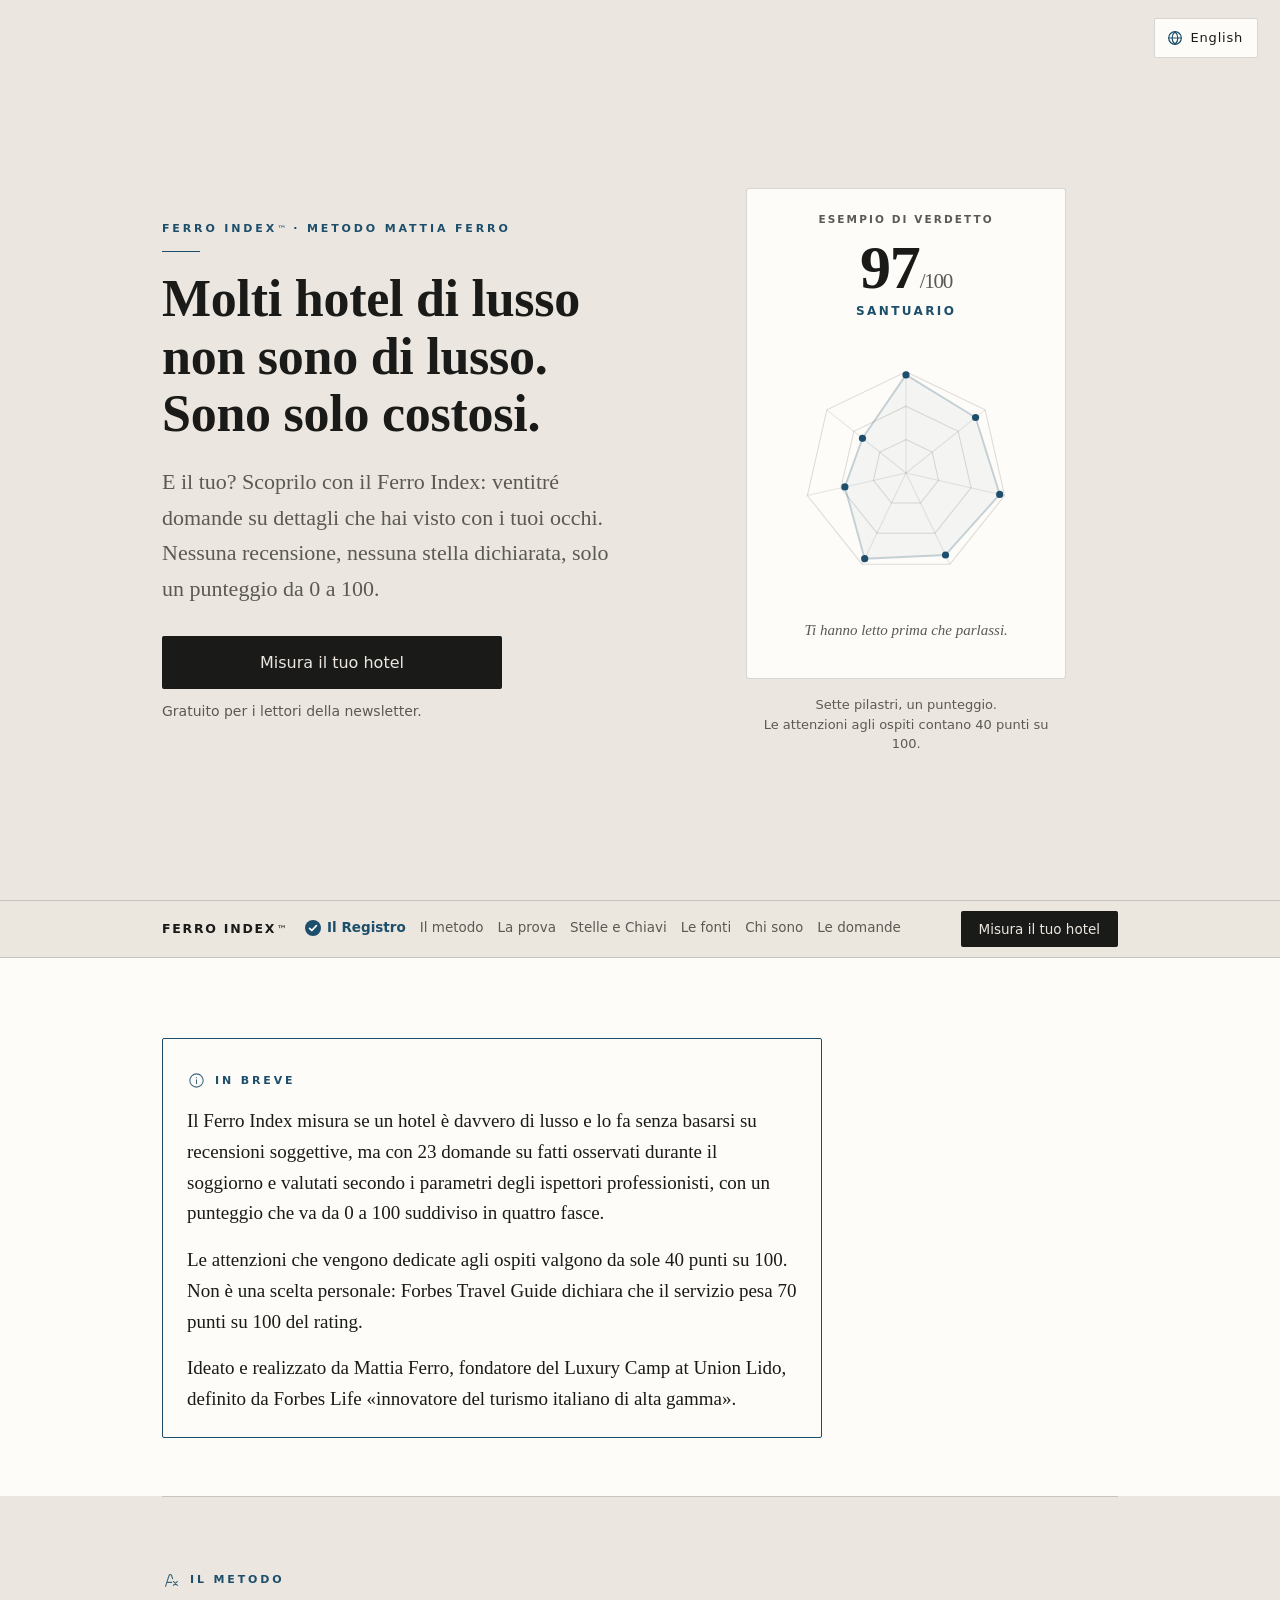
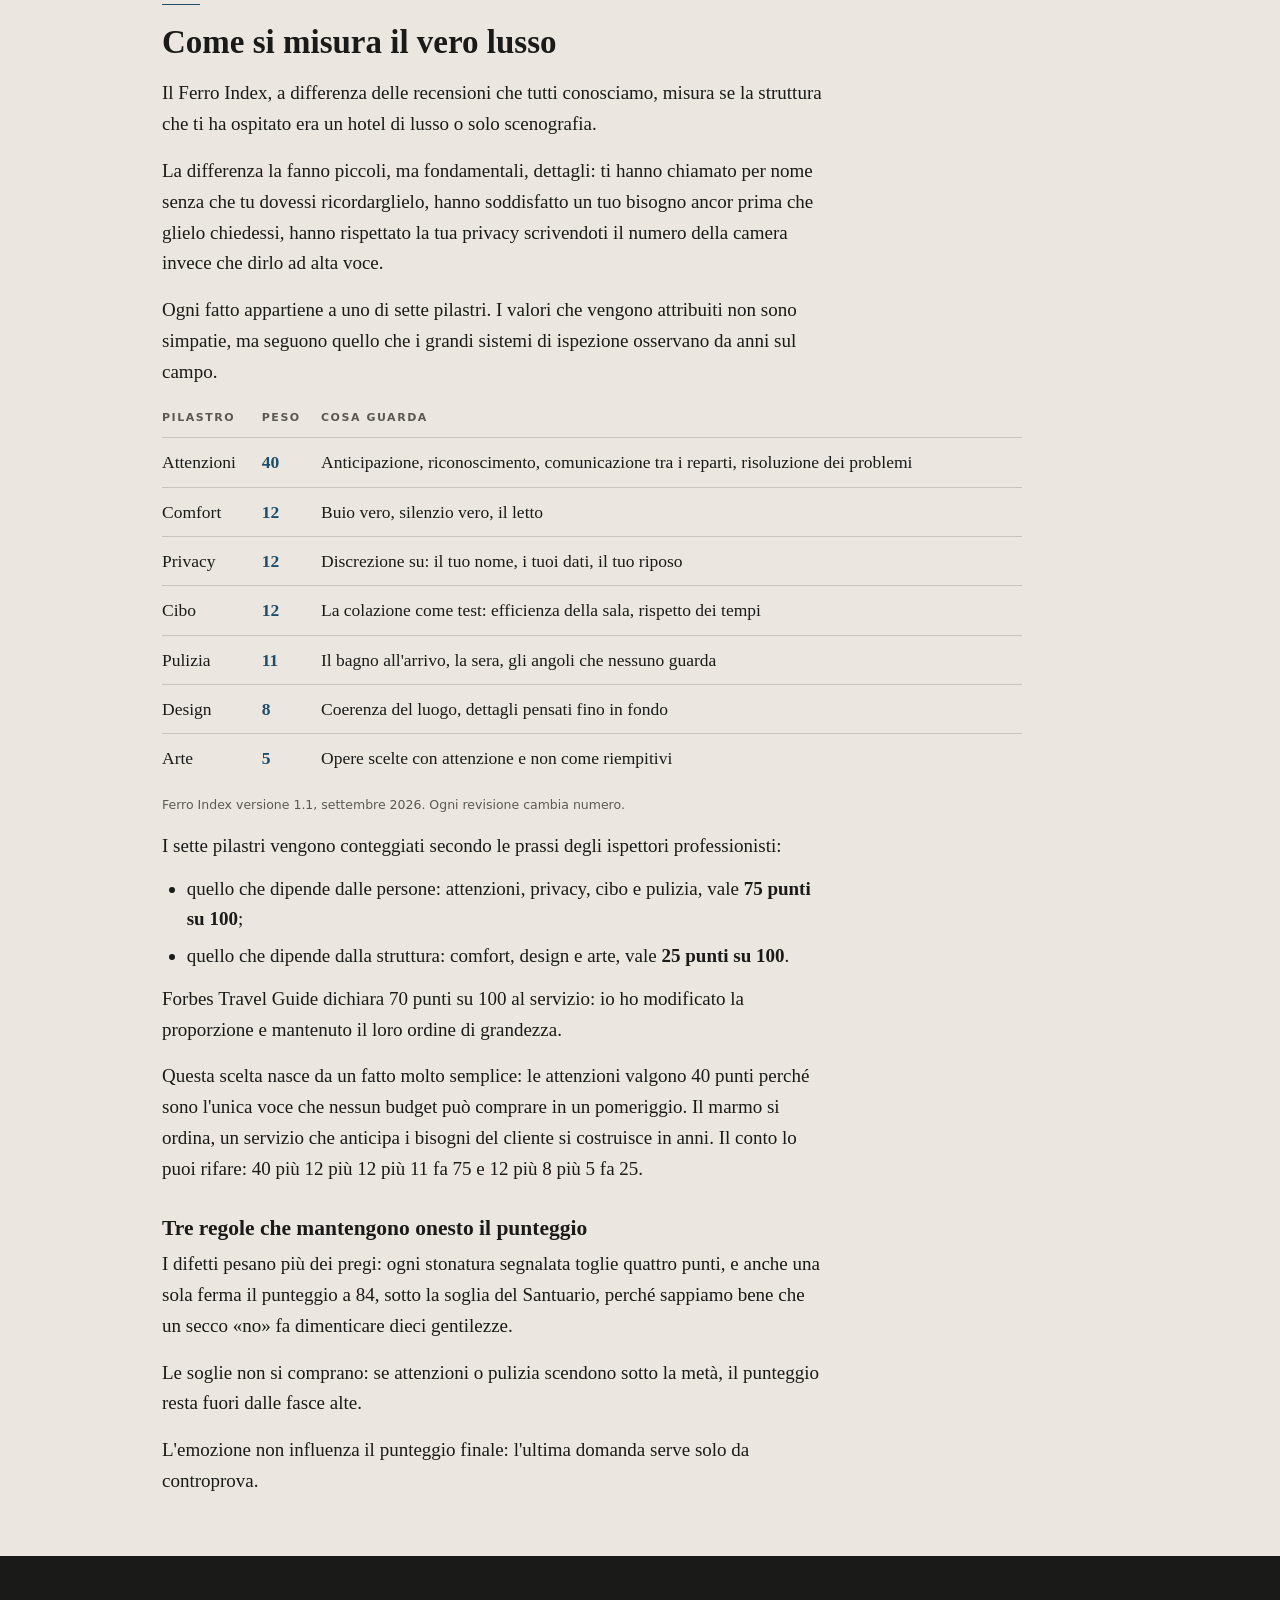
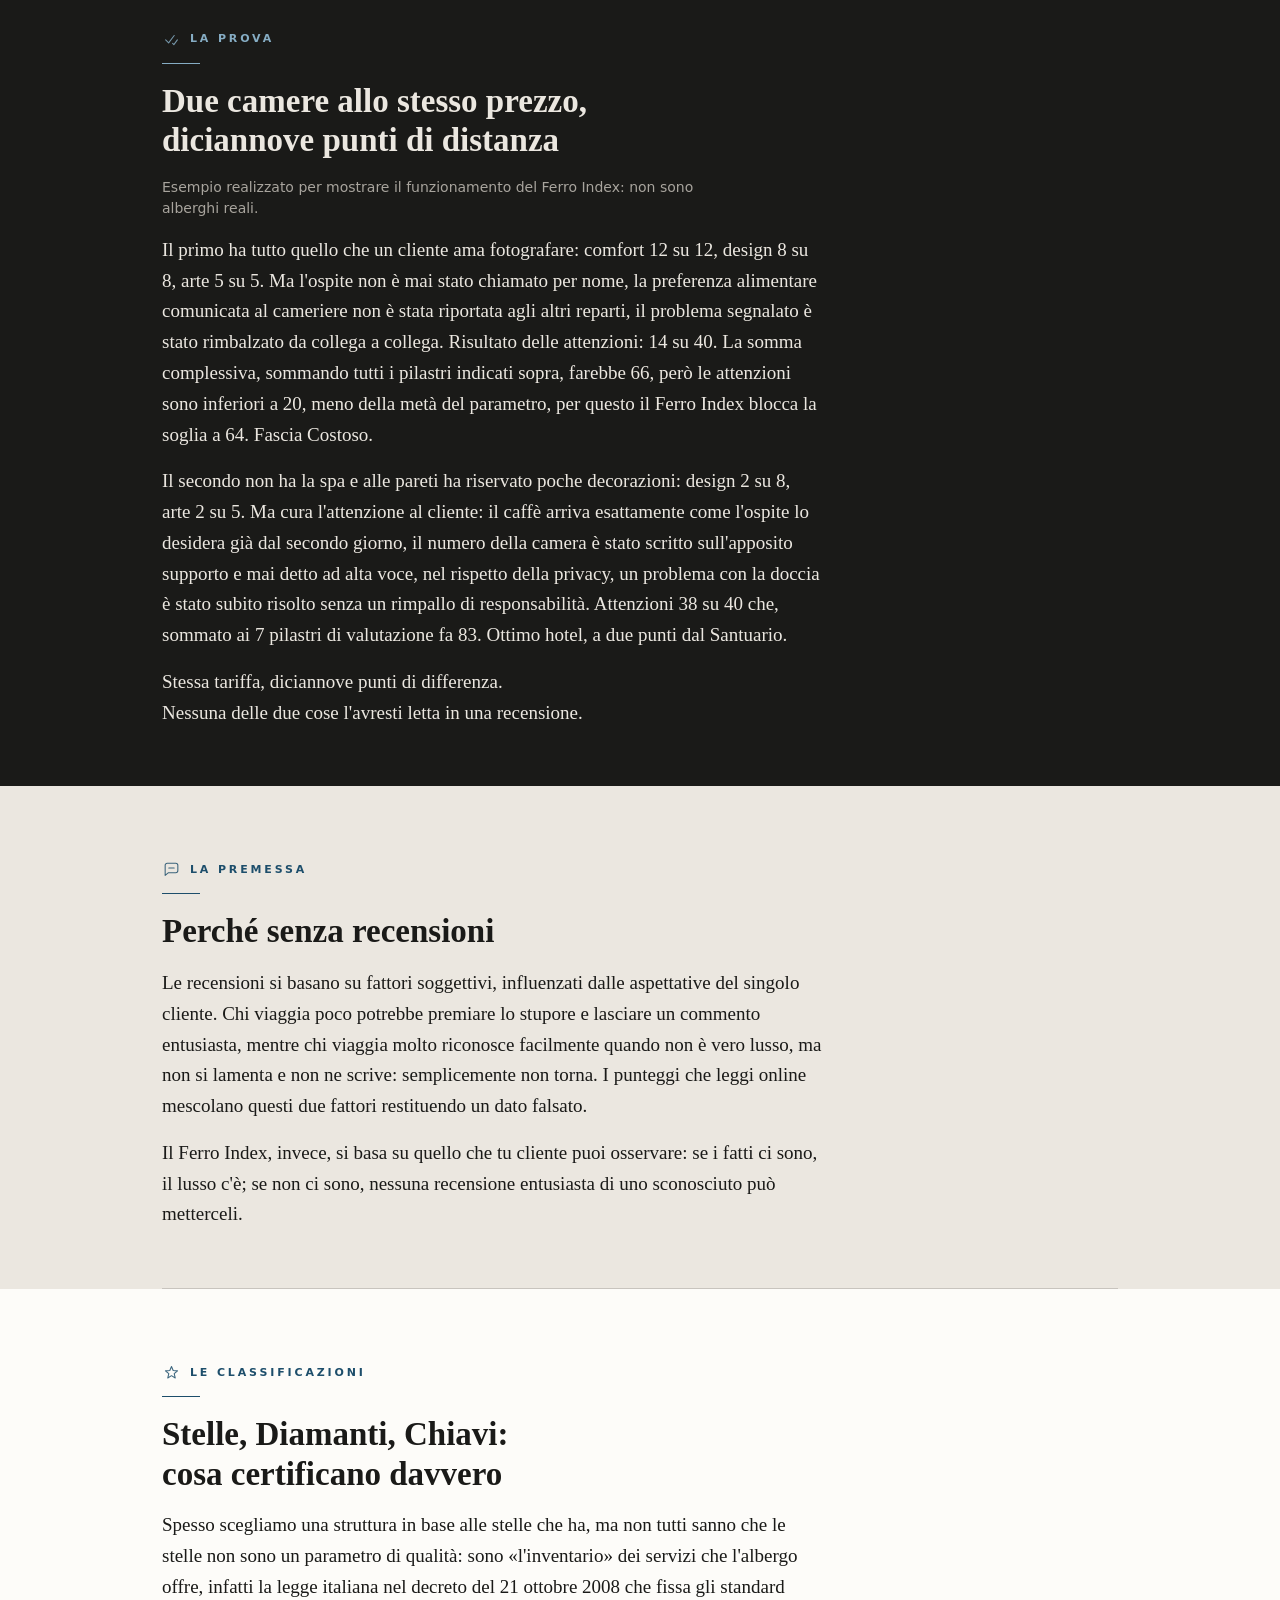
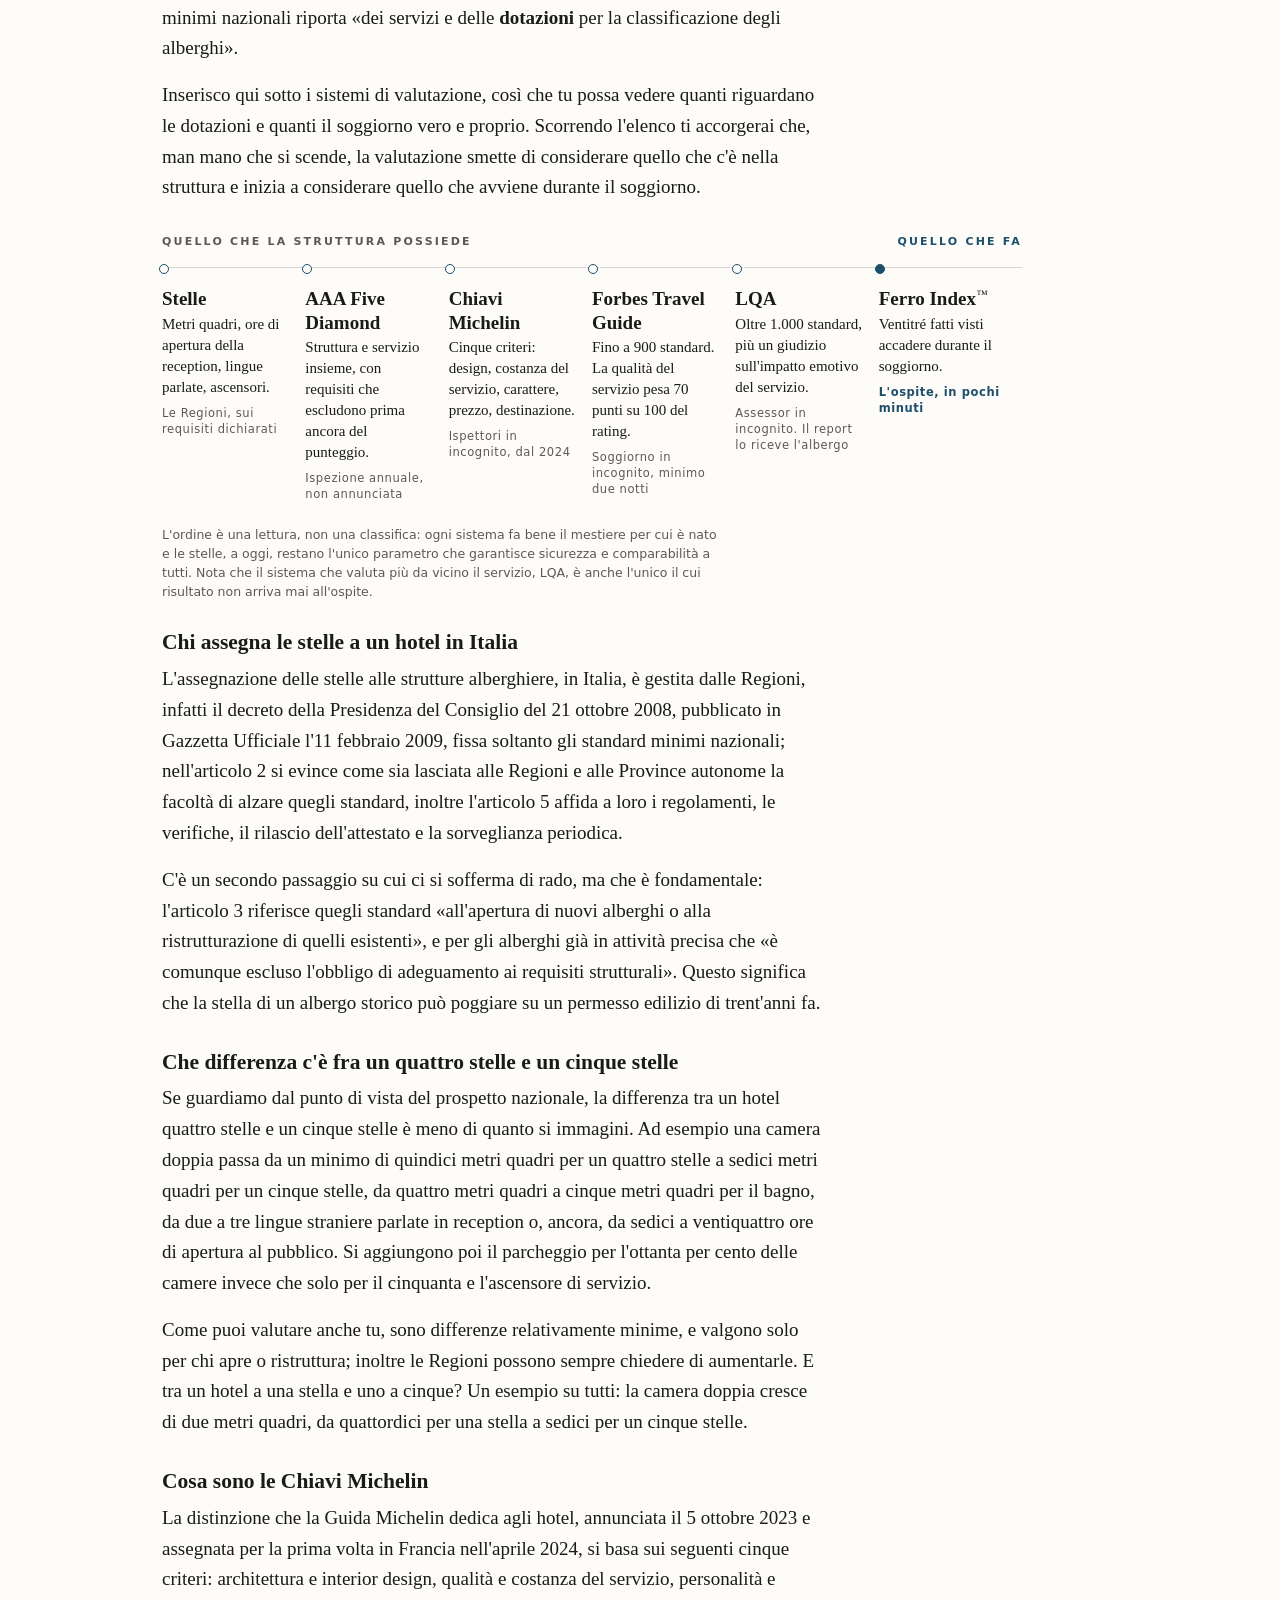
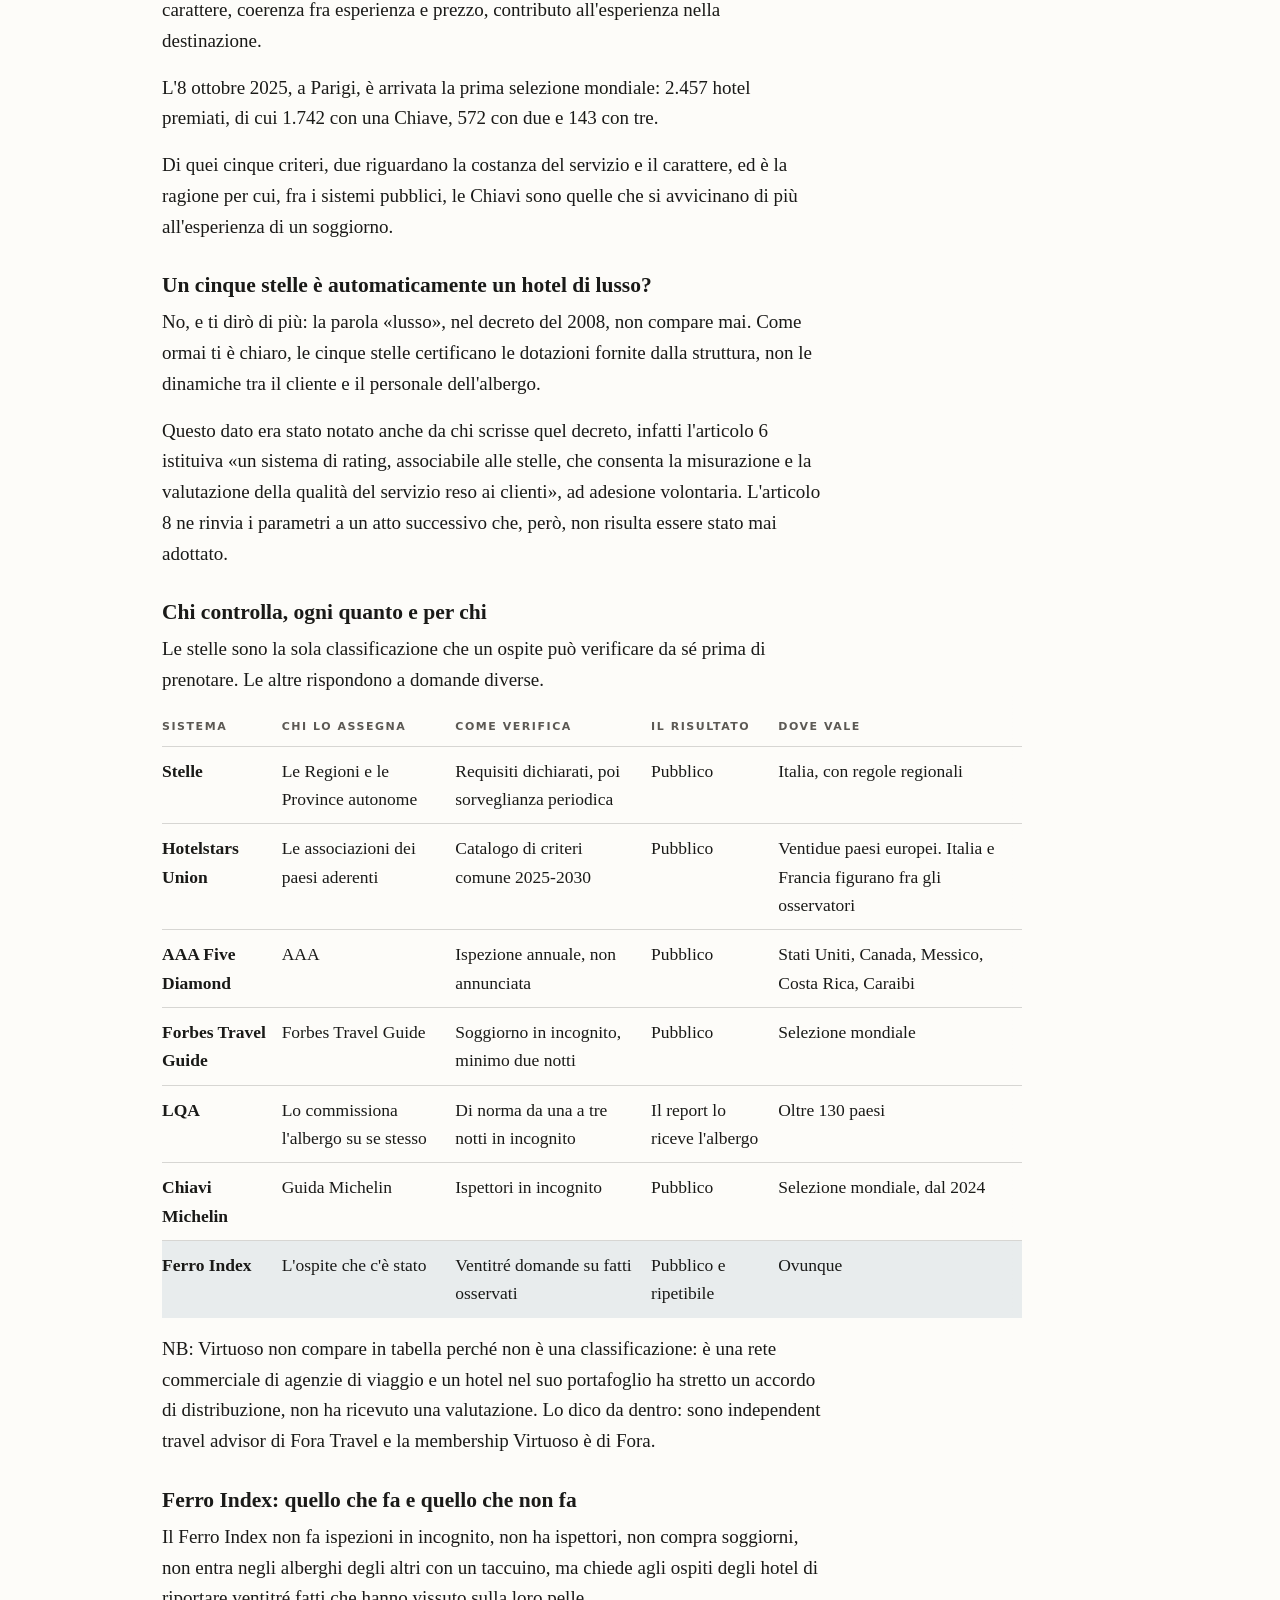
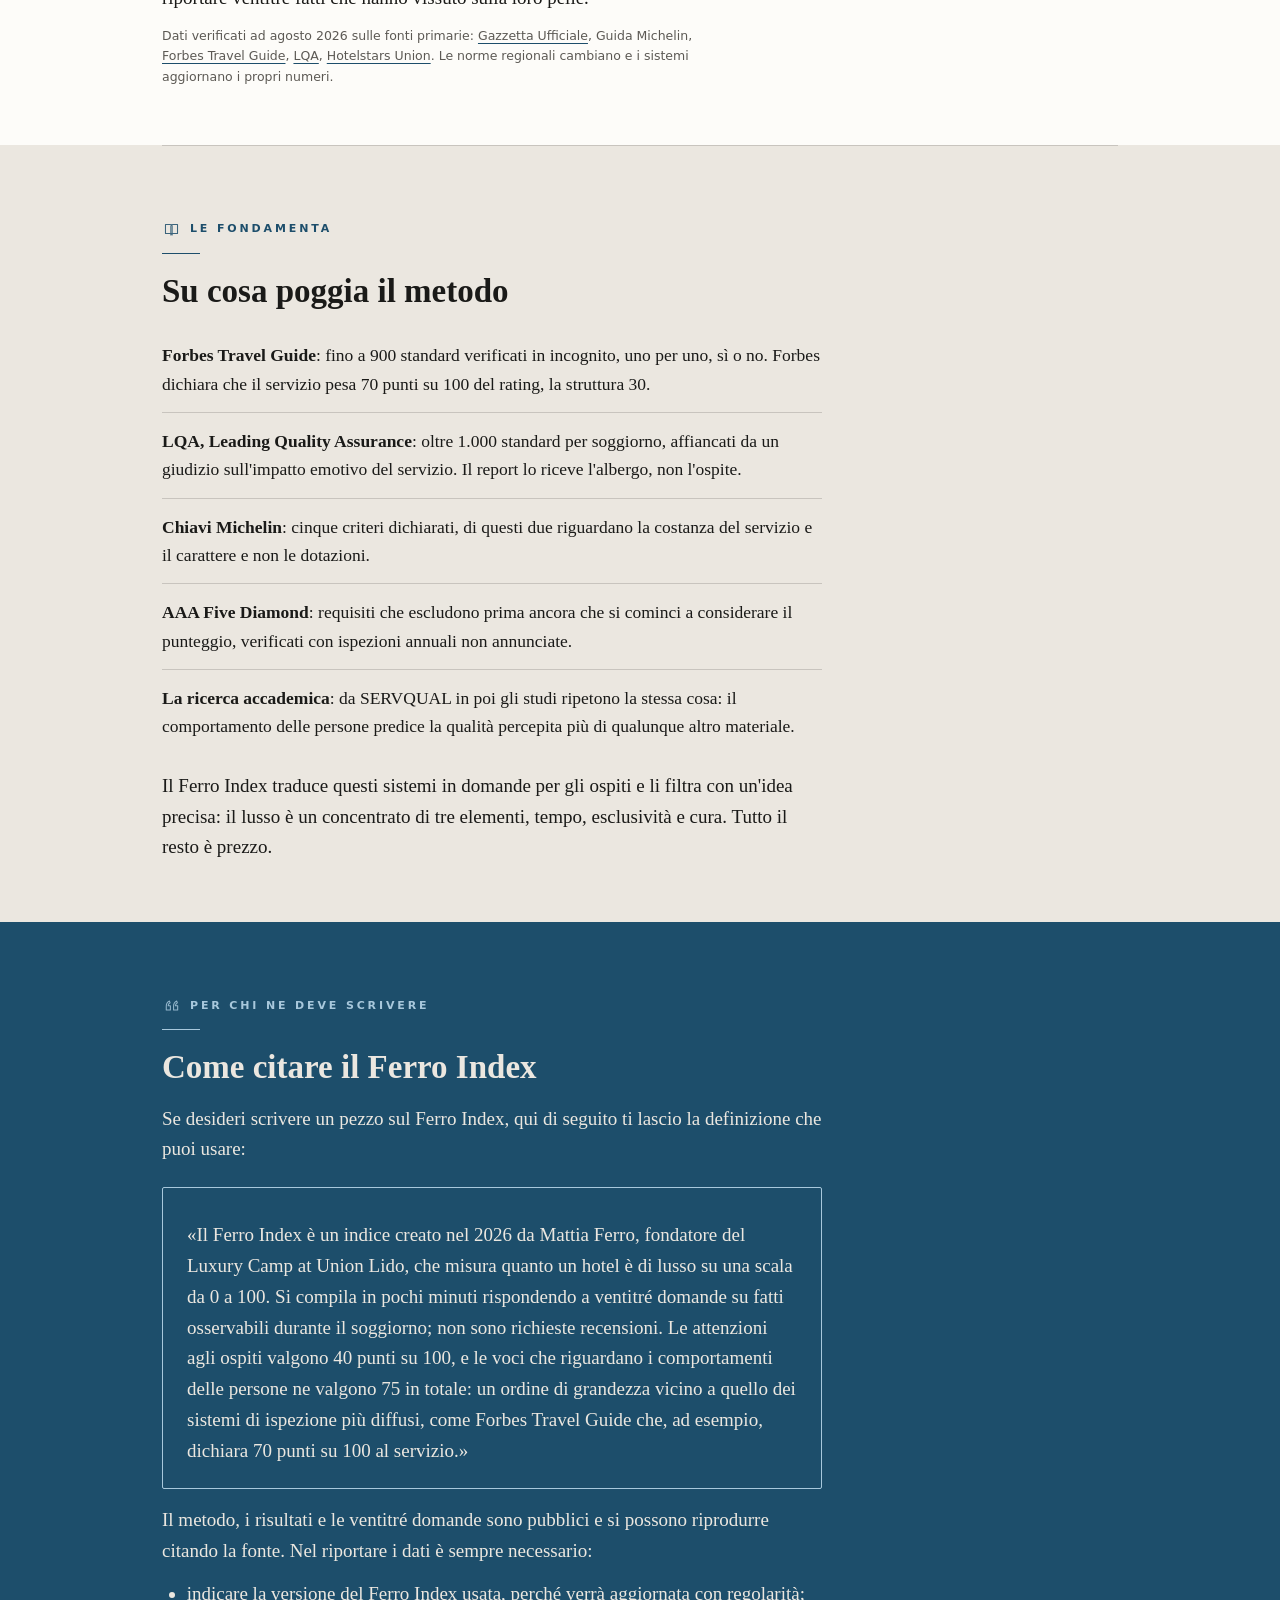
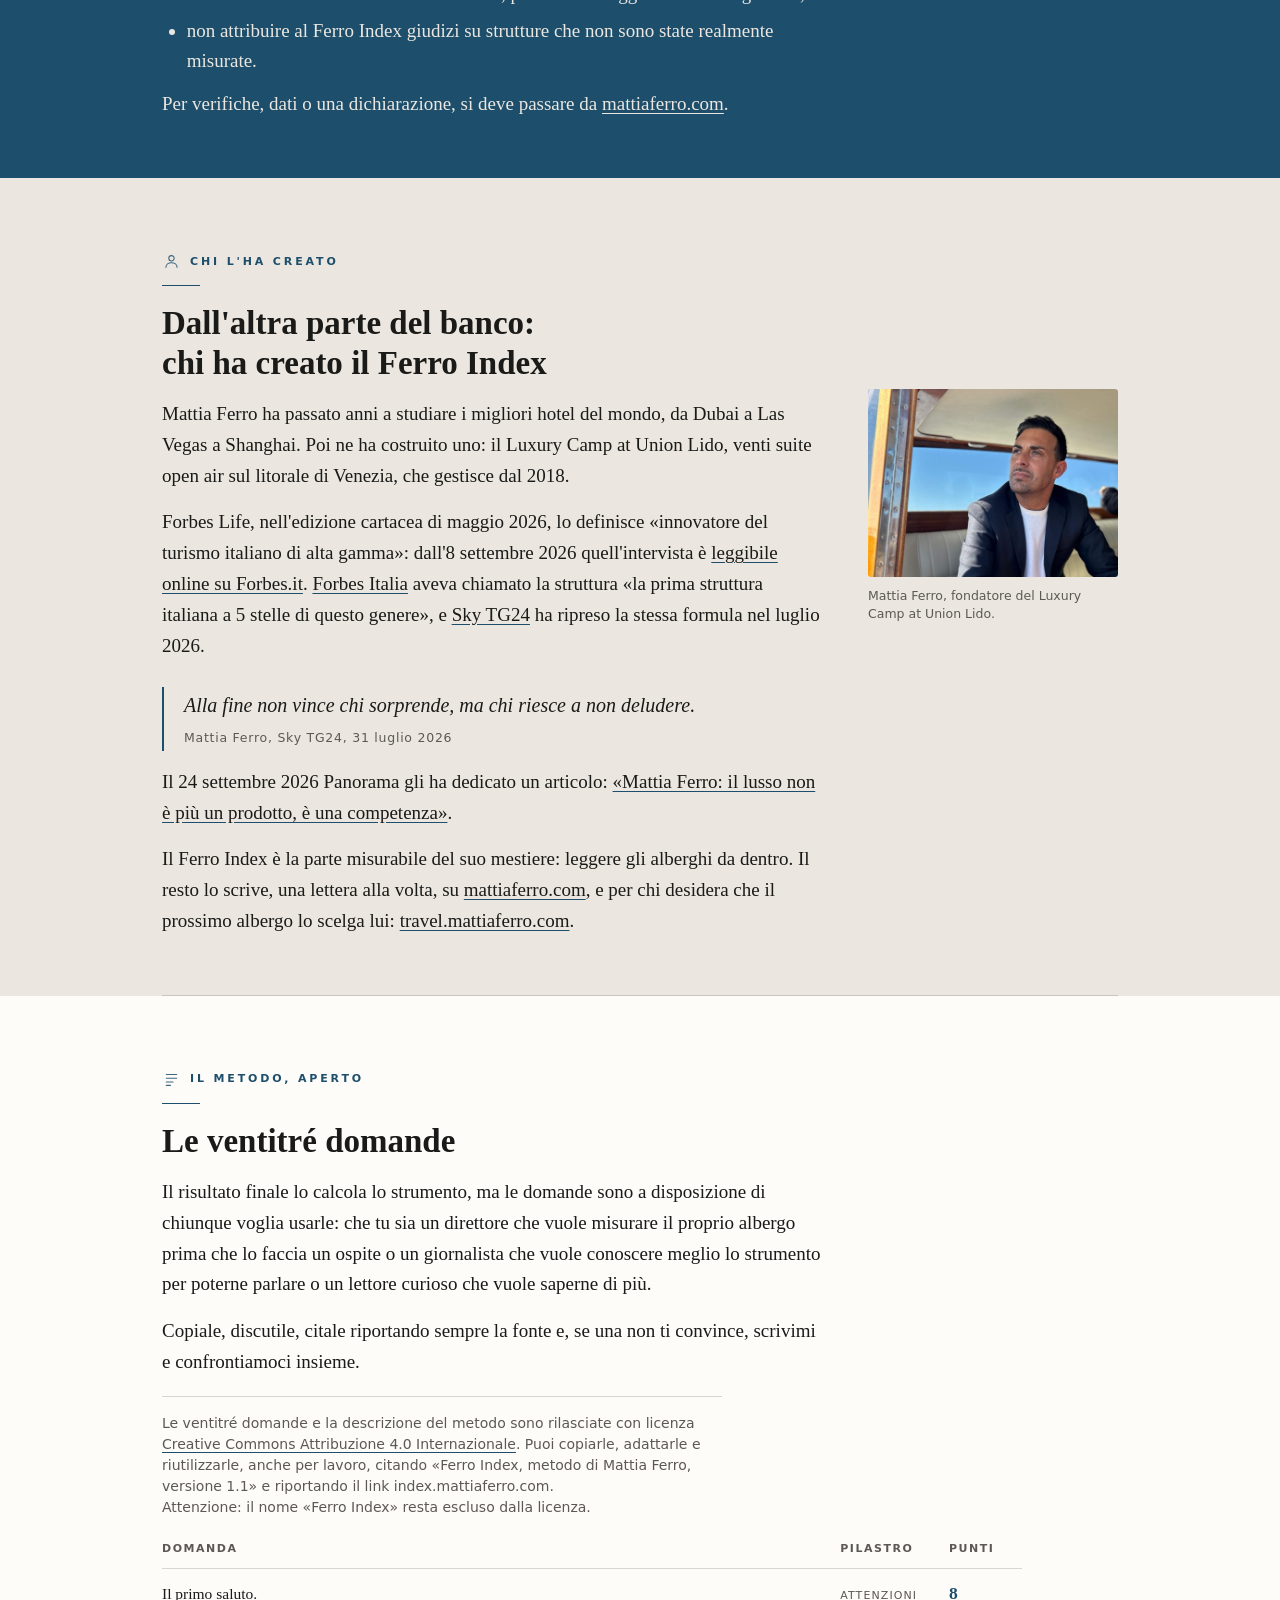
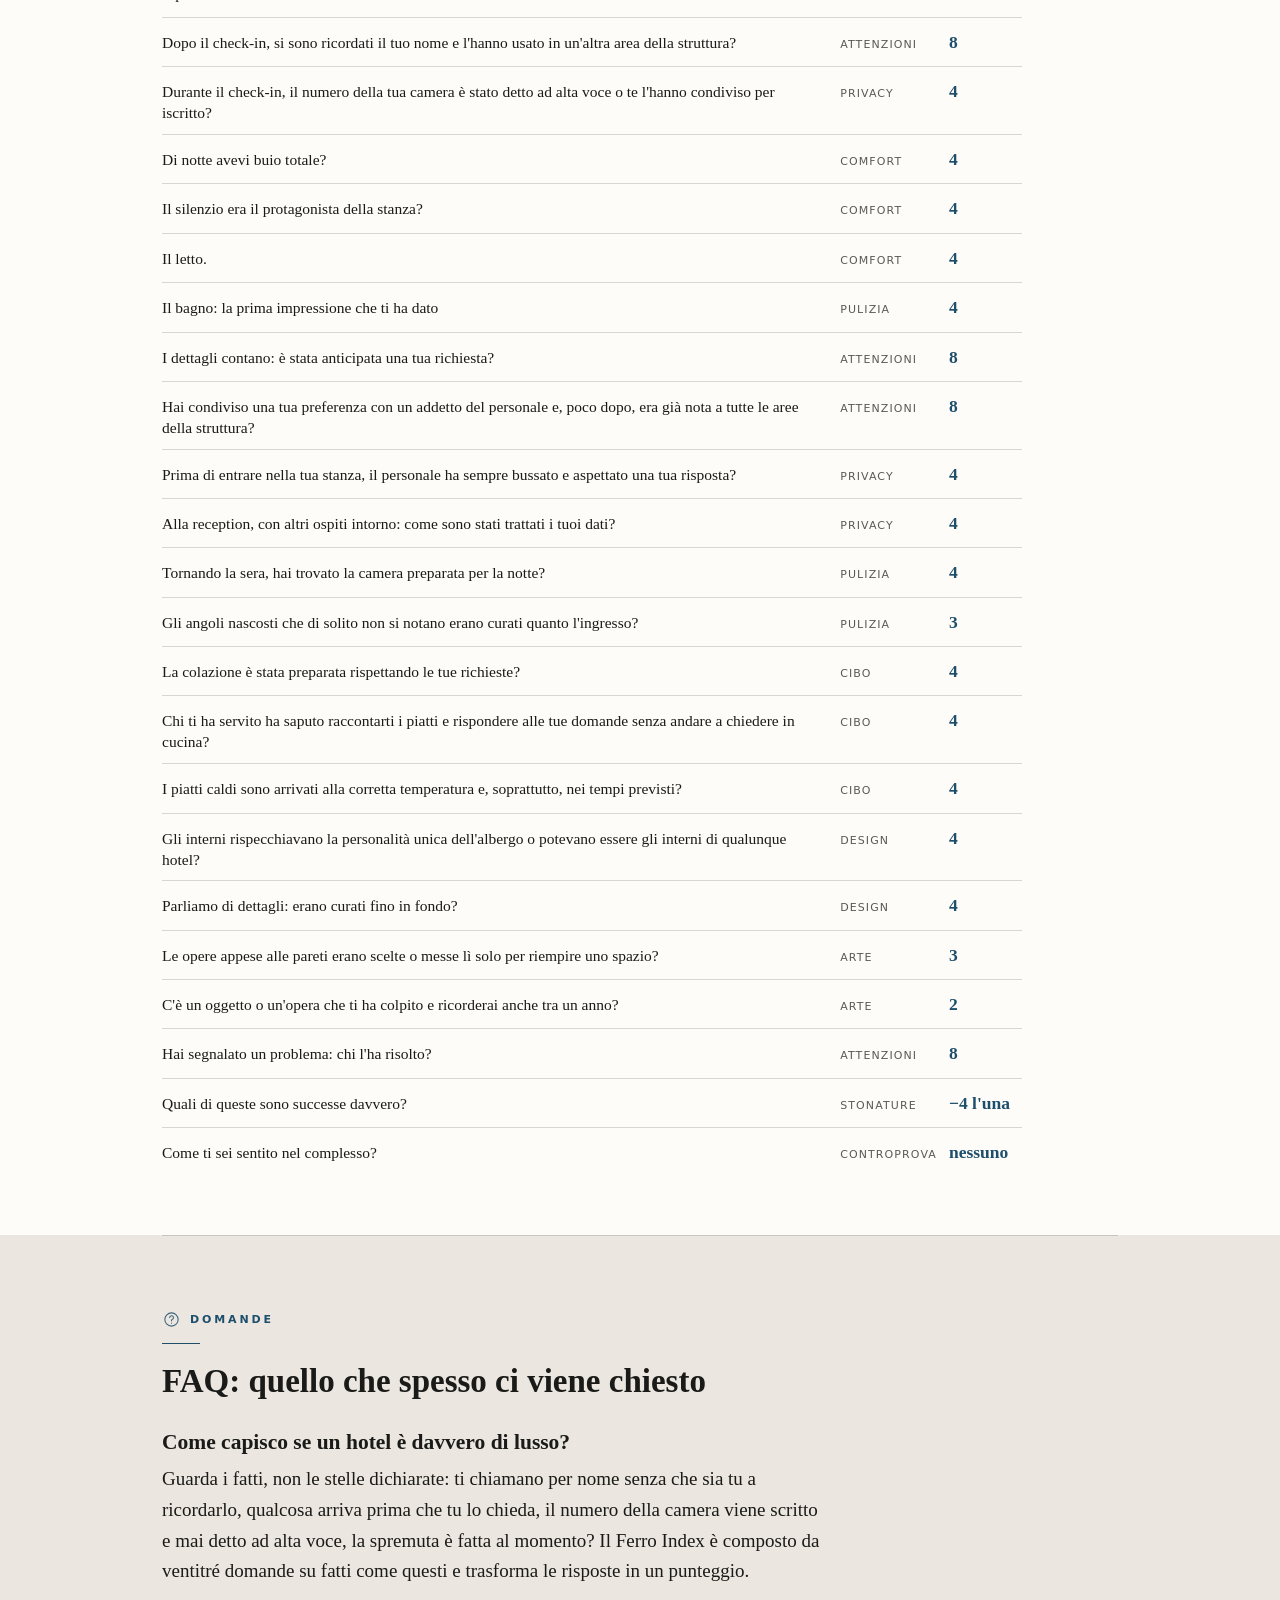
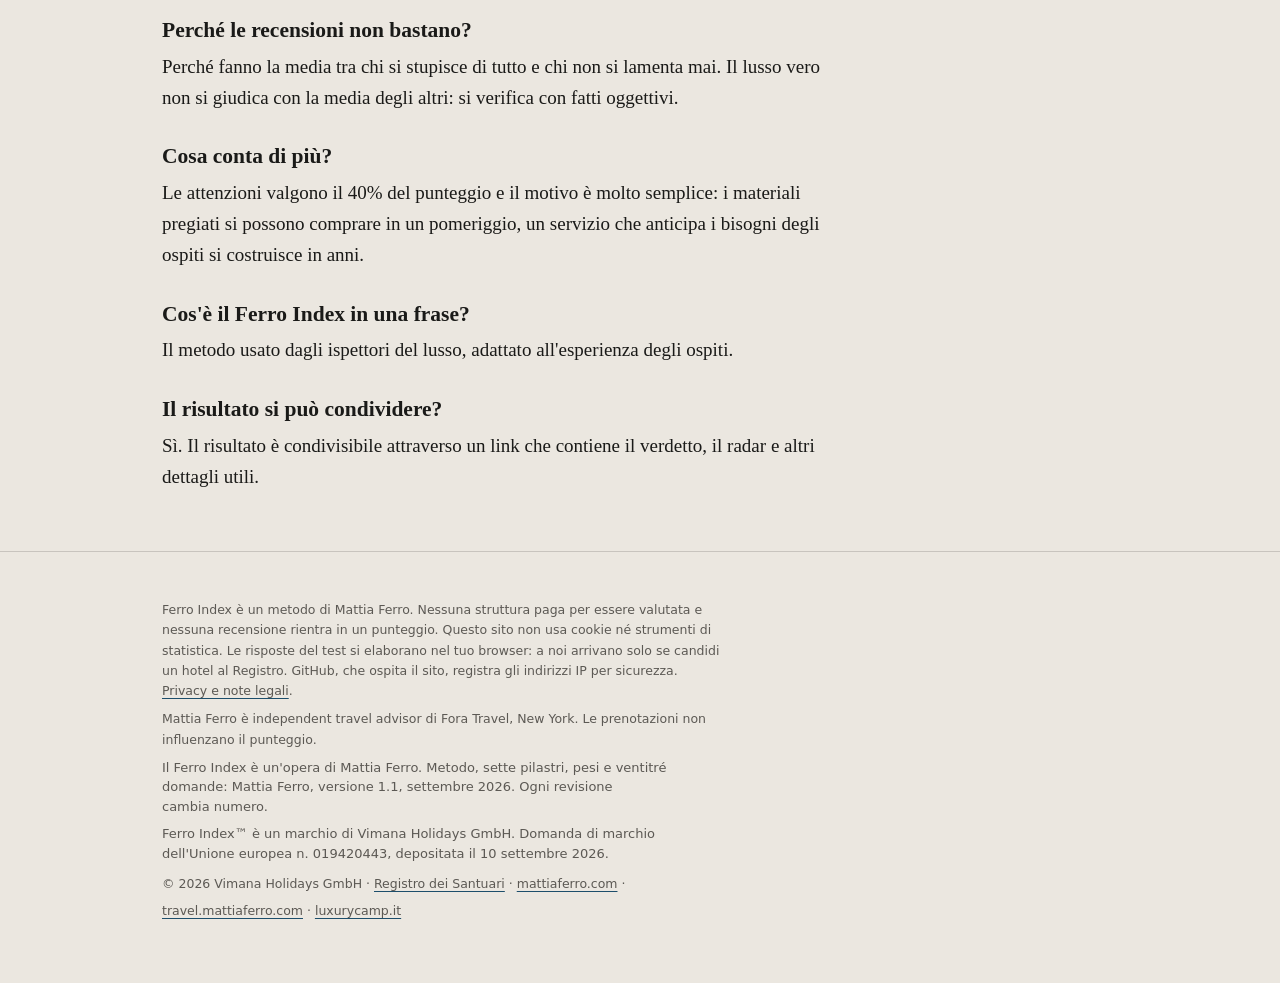
==== commit 3bbf11ff: "Dati del metodo per Google Dataset Search: schema Dataset nella home e file ferro-index-metodo.json " ====
--- a/index.html
+++ b/index.html
@@ -227,6 +227,114 @@
           }
         }
       ]
+    }
+  ]
+}
+</script>
+<script type="application/ld+json">
+{
+  "@context": "https://schema.org",
+  "@type": "Dataset",
+  "@id": "https://index.mattiaferro.com/#dataset-metodo",
+  "name": "Ferro Index: pilastri, pesi, domande e fasce di punteggio (versione 1.1)",
+  "alternateName": "Ferro Index hotel luxury score: pillars, weights, questions and score bands, version 1.1",
+  "description": "Parametri del Ferro Index, il test online che misura su una scala da 0 a 100 quanto un hotel è di lusso a partire dal soggiorno di un ospite, con domande su fatti osservati e senza usare recensioni. Ideato da Mattia Ferro e pubblicato il 16 agosto 2026, versione 1.1 di settembre 2026. Contiene i sette pilastri con i pesi (Attenzioni 40, Comfort 12, Privacy 12, Cibo 12, Pulizia 11, Design 8, Arte 5 punti su 100), le 23 domande in italiano e in inglese con sezione, pilastro, peso nominale, nota e risposte, le quattro fasce con i verdetti (Santuario da 85 a 100, Ottimo hotel da 65 a 84, Costoso da 40 a 64, Scenografia da 0 a 39) e le regole del punteggio.",
+  "url": "https://index.mattiaferro.com/",
+  "version": "1.1",
+  "datePublished": "2026-08-16",
+  "dateModified": "2026-09-21",
+  "inLanguage": [
+    "it",
+    "en"
+  ],
+  "isAccessibleForFree": true,
+  "license": "https://creativecommons.org/licenses/by/4.0/",
+  "creditText": "Ferro Index, metodo di Mattia Ferro, versione 1.1",
+  "keywords": [
+    "Ferro Index",
+    "hotel di lusso",
+    "ospitalità di lusso",
+    "qualità del servizio alberghiero",
+    "luxury hotel",
+    "hotel rating"
+  ],
+  "about": {
+    "@id": "https://index.mattiaferro.com/#app"
+  },
+  "creator": {
+    "@type": "Person",
+    "@id": "https://index.mattiaferro.com/#mattiaferro",
+    "name": "Mattia Ferro",
+    "url": "https://mattiaferro.com",
+    "sameAs": [
+      "https://mattiaferro.com",
+      "https://travel.mattiaferro.com",
+      "https://www.linkedin.com/in/mattiaferro",
+      "https://luxurycamp.it"
+    ]
+  },
+  "measurementTechnique": "Questionario compilato dall'ospite dopo il soggiorno, con domande su fatti osservati: risposte sì o no (in quattro domande con una via di mezzo che vale metà), scale a cinque livelli, un elenco di stonature da segnalare e risposte di esclusione quando la domanda non si applica al soggiorno o l'ospite non può giudicarla. Il valore di ogni risposta è nei file di distribuzione.",
+  "variableMeasured": [
+    {
+      "@type": "PropertyValue",
+      "name": "Peso del pilastro Attenzioni",
+      "value": 40,
+      "unitText": "punti su 100"
+    },
+    {
+      "@type": "PropertyValue",
+      "name": "Peso del pilastro Comfort",
+      "value": 12,
+      "unitText": "punti su 100"
+    },
+    {
+      "@type": "PropertyValue",
+      "name": "Peso del pilastro Privacy",
+      "value": 12,
+      "unitText": "punti su 100"
+    },
+    {
+      "@type": "PropertyValue",
+      "name": "Peso del pilastro Cibo",
+      "value": 12,
+      "unitText": "punti su 100"
+    },
+    {
+      "@type": "PropertyValue",
+      "name": "Peso del pilastro Pulizia",
+      "value": 11,
+      "unitText": "punti su 100"
+    },
+    {
+      "@type": "PropertyValue",
+      "name": "Peso del pilastro Design",
+      "value": 8,
+      "unitText": "punti su 100"
+    },
+    {
+      "@type": "PropertyValue",
+      "name": "Peso del pilastro Arte",
+      "value": 5,
+      "unitText": "punti su 100"
+    },
+    {
+      "@type": "PropertyValue",
+      "name": "Punteggio Ferro Index",
+      "minValue": 0,
+      "maxValue": 100,
+      "unitText": "punti su 100"
+    }
+  ],
+  "distribution": [
+    {
+      "@type": "DataDownload",
+      "encodingFormat": "application/json",
+      "contentUrl": "https://index.mattiaferro.com/assets/ferro-index-metodo.json"
+    },
+    {
+      "@type": "DataDownload",
+      "encodingFormat": "text/csv",
+      "contentUrl": "https://index.mattiaferro.com/assets/ferro-index-metodo.csv"
     }
   ]
 }
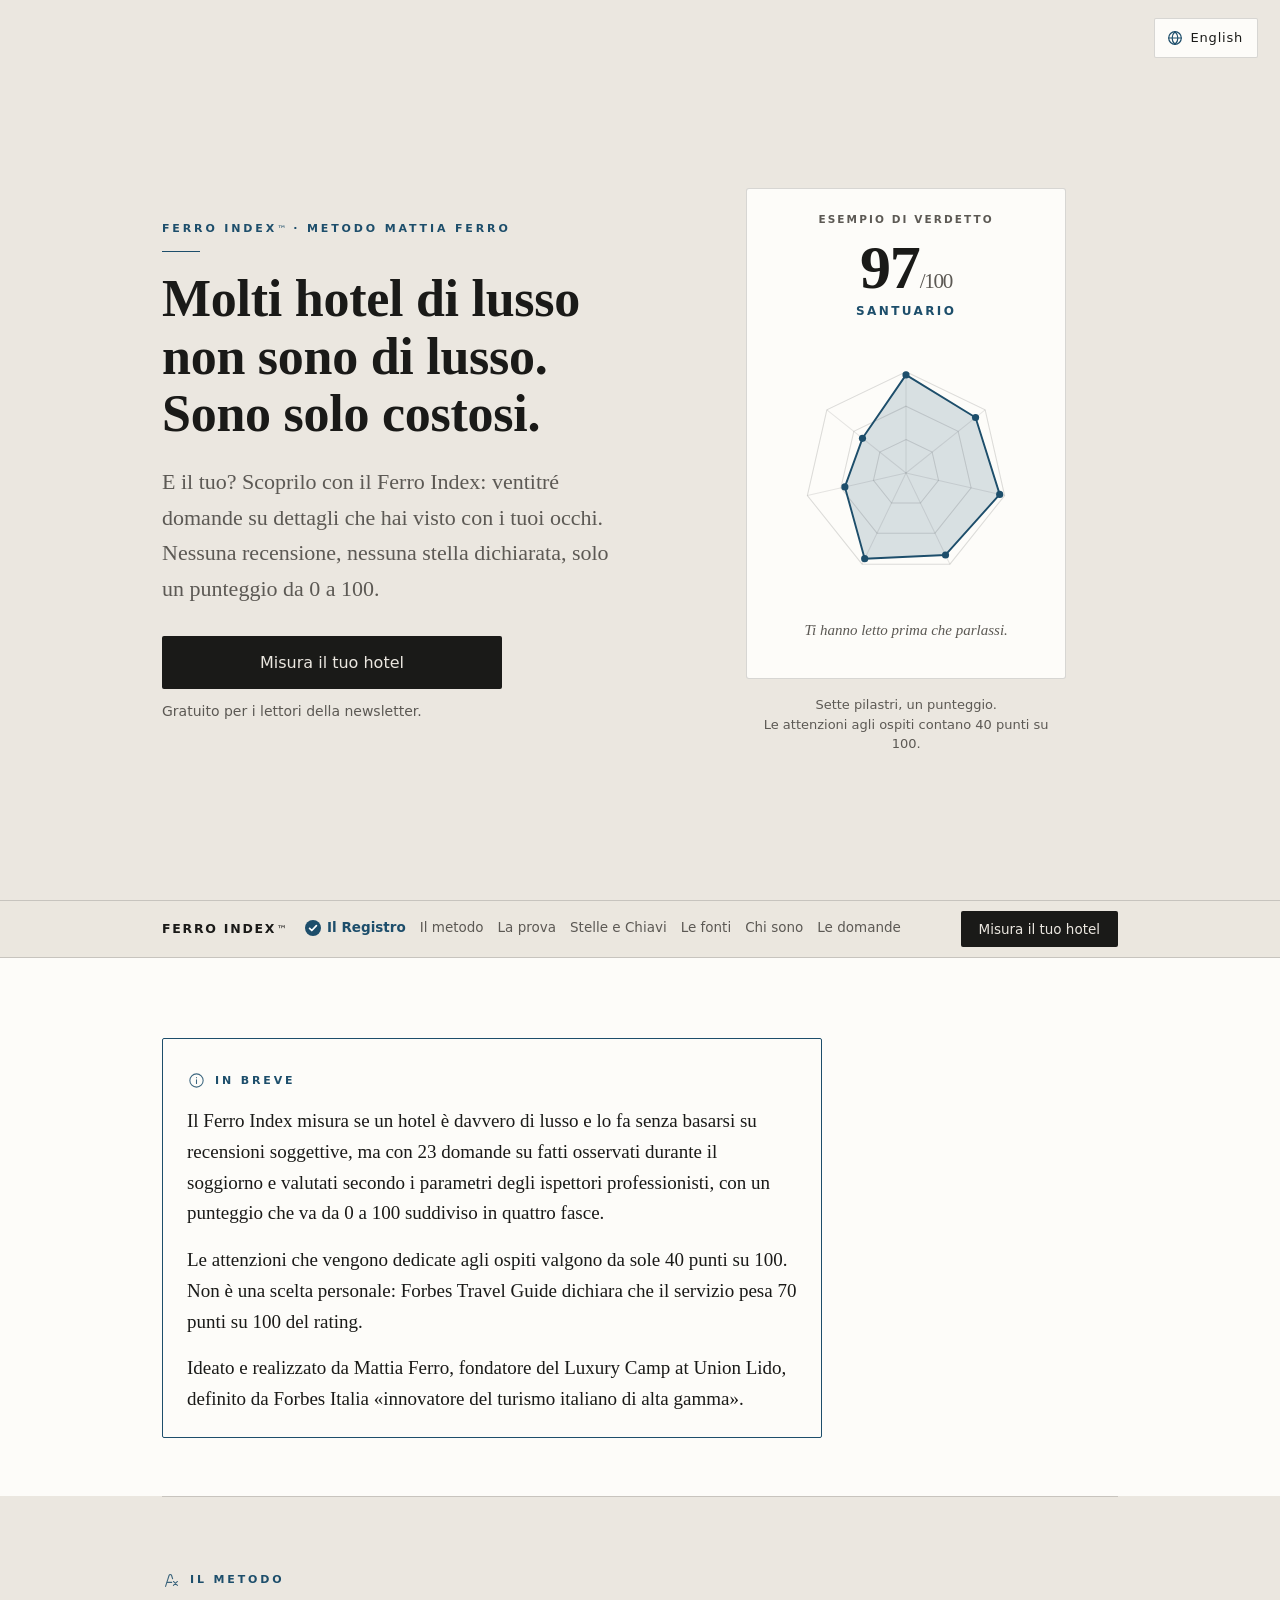
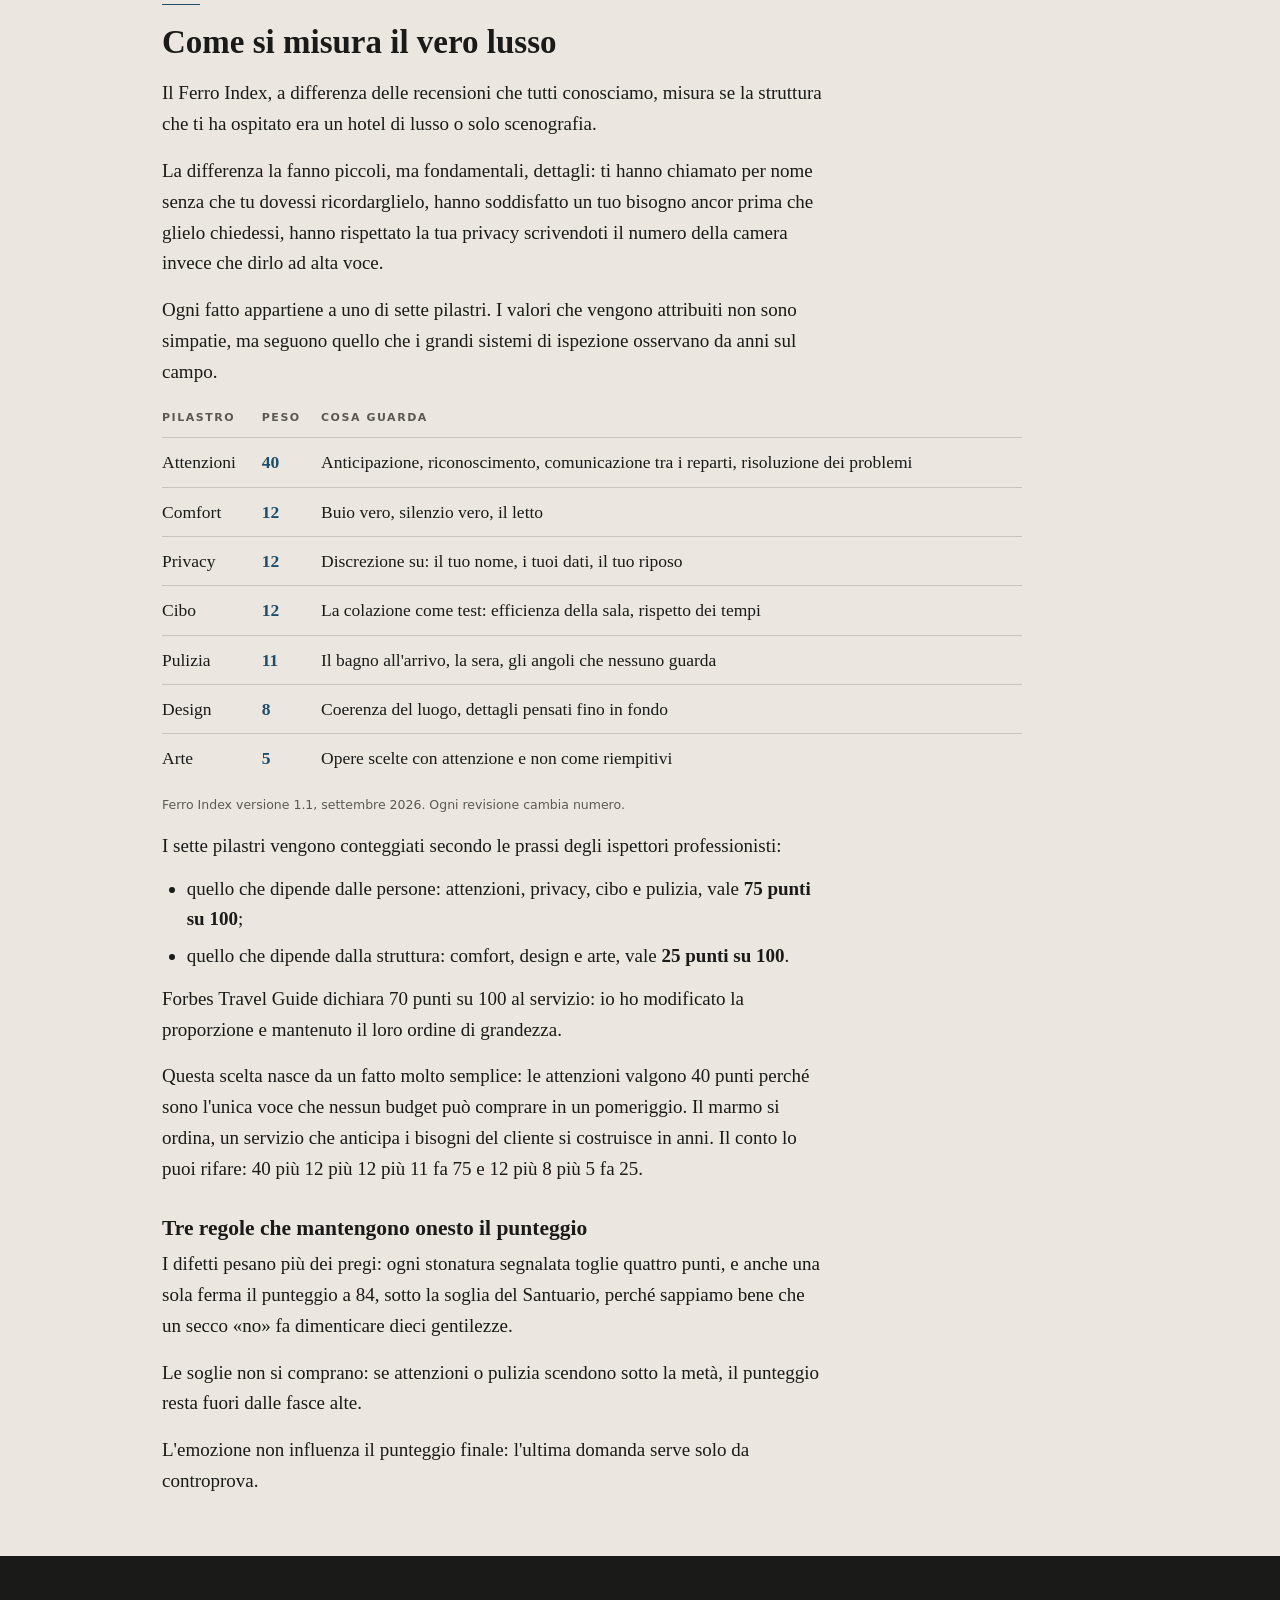
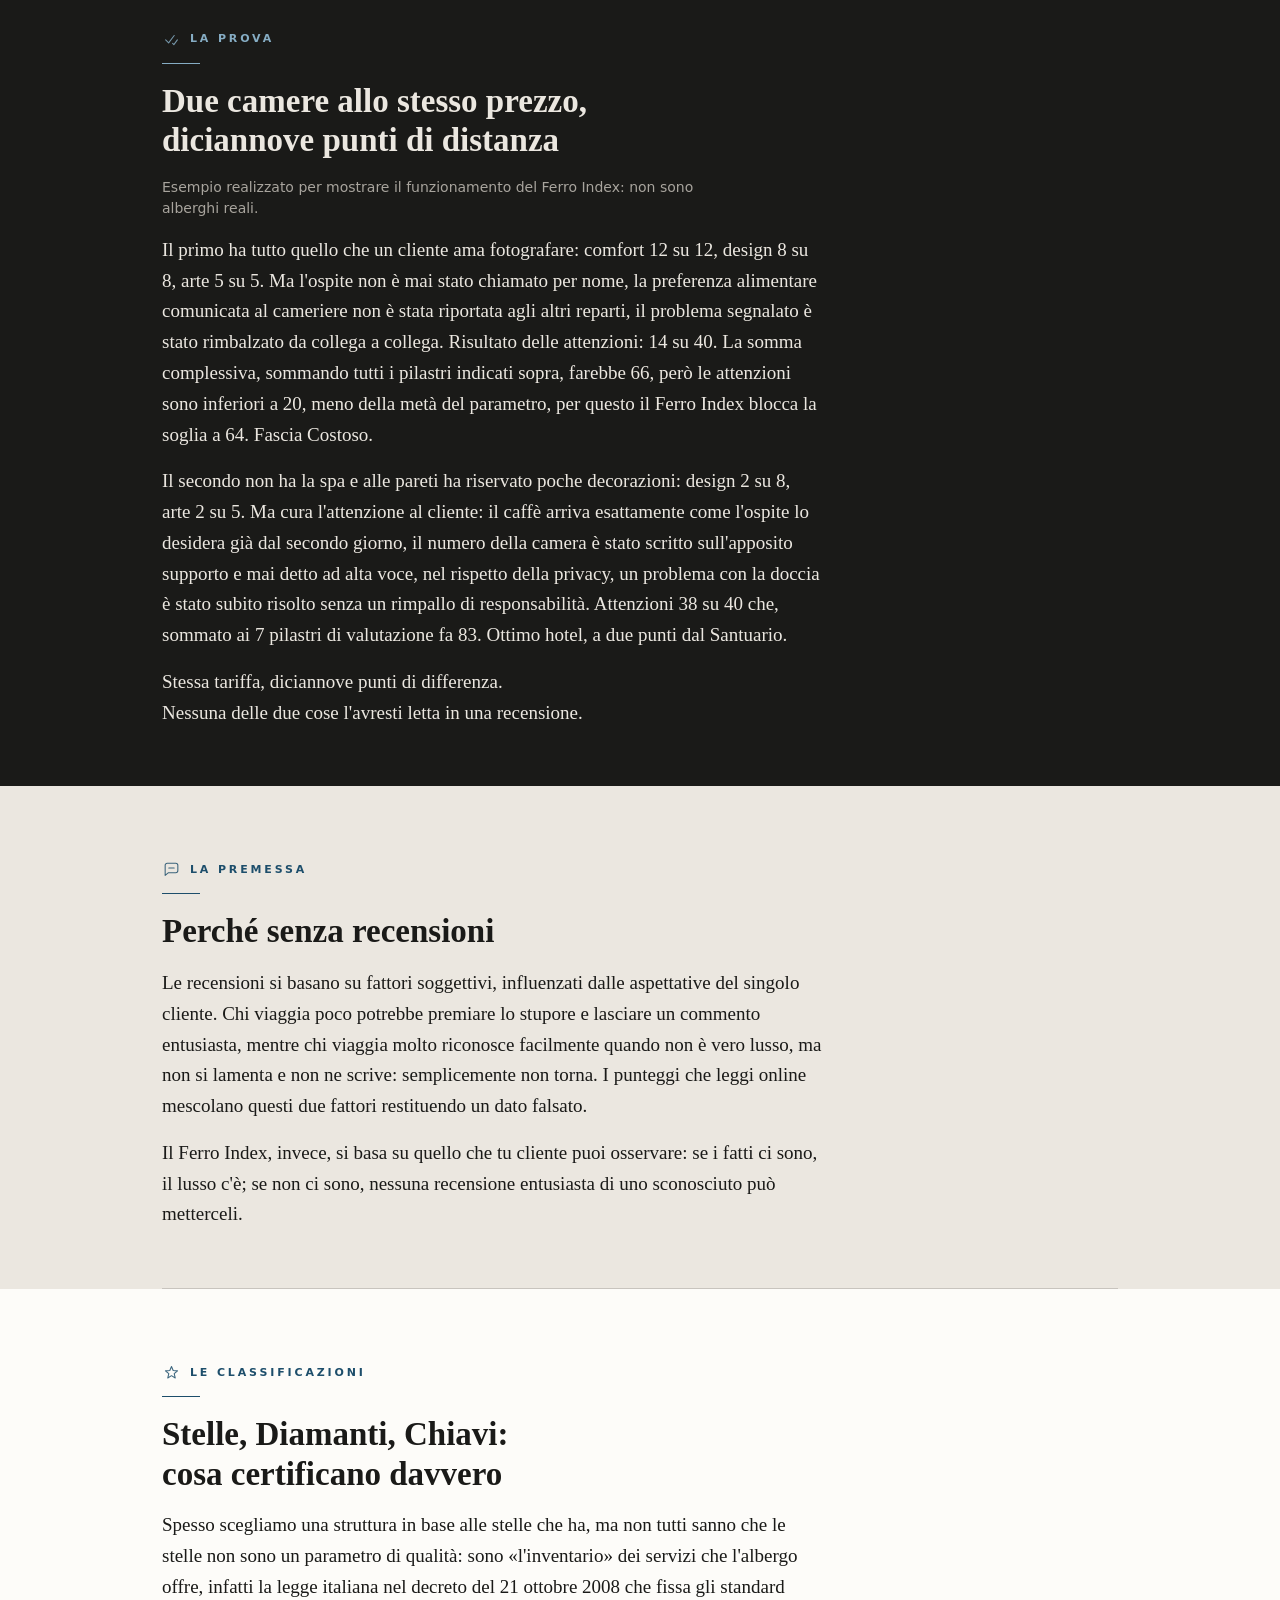
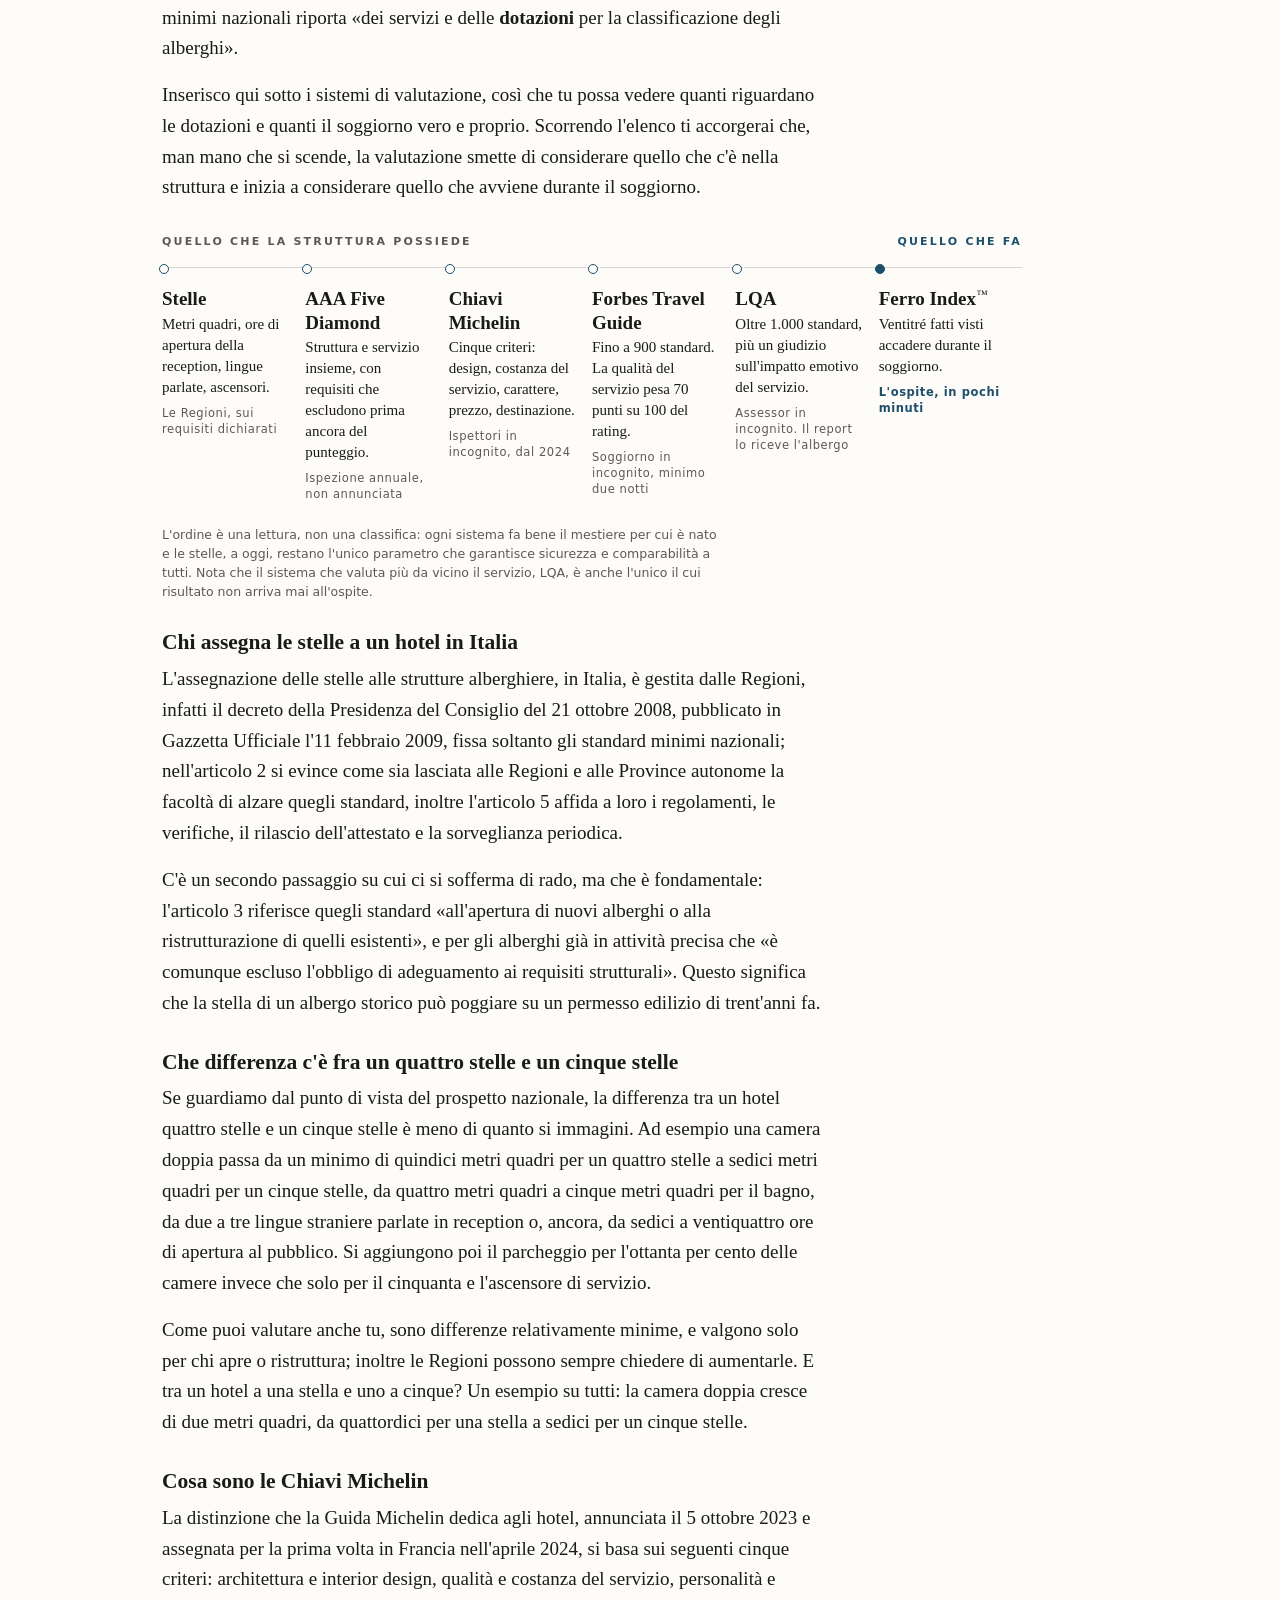
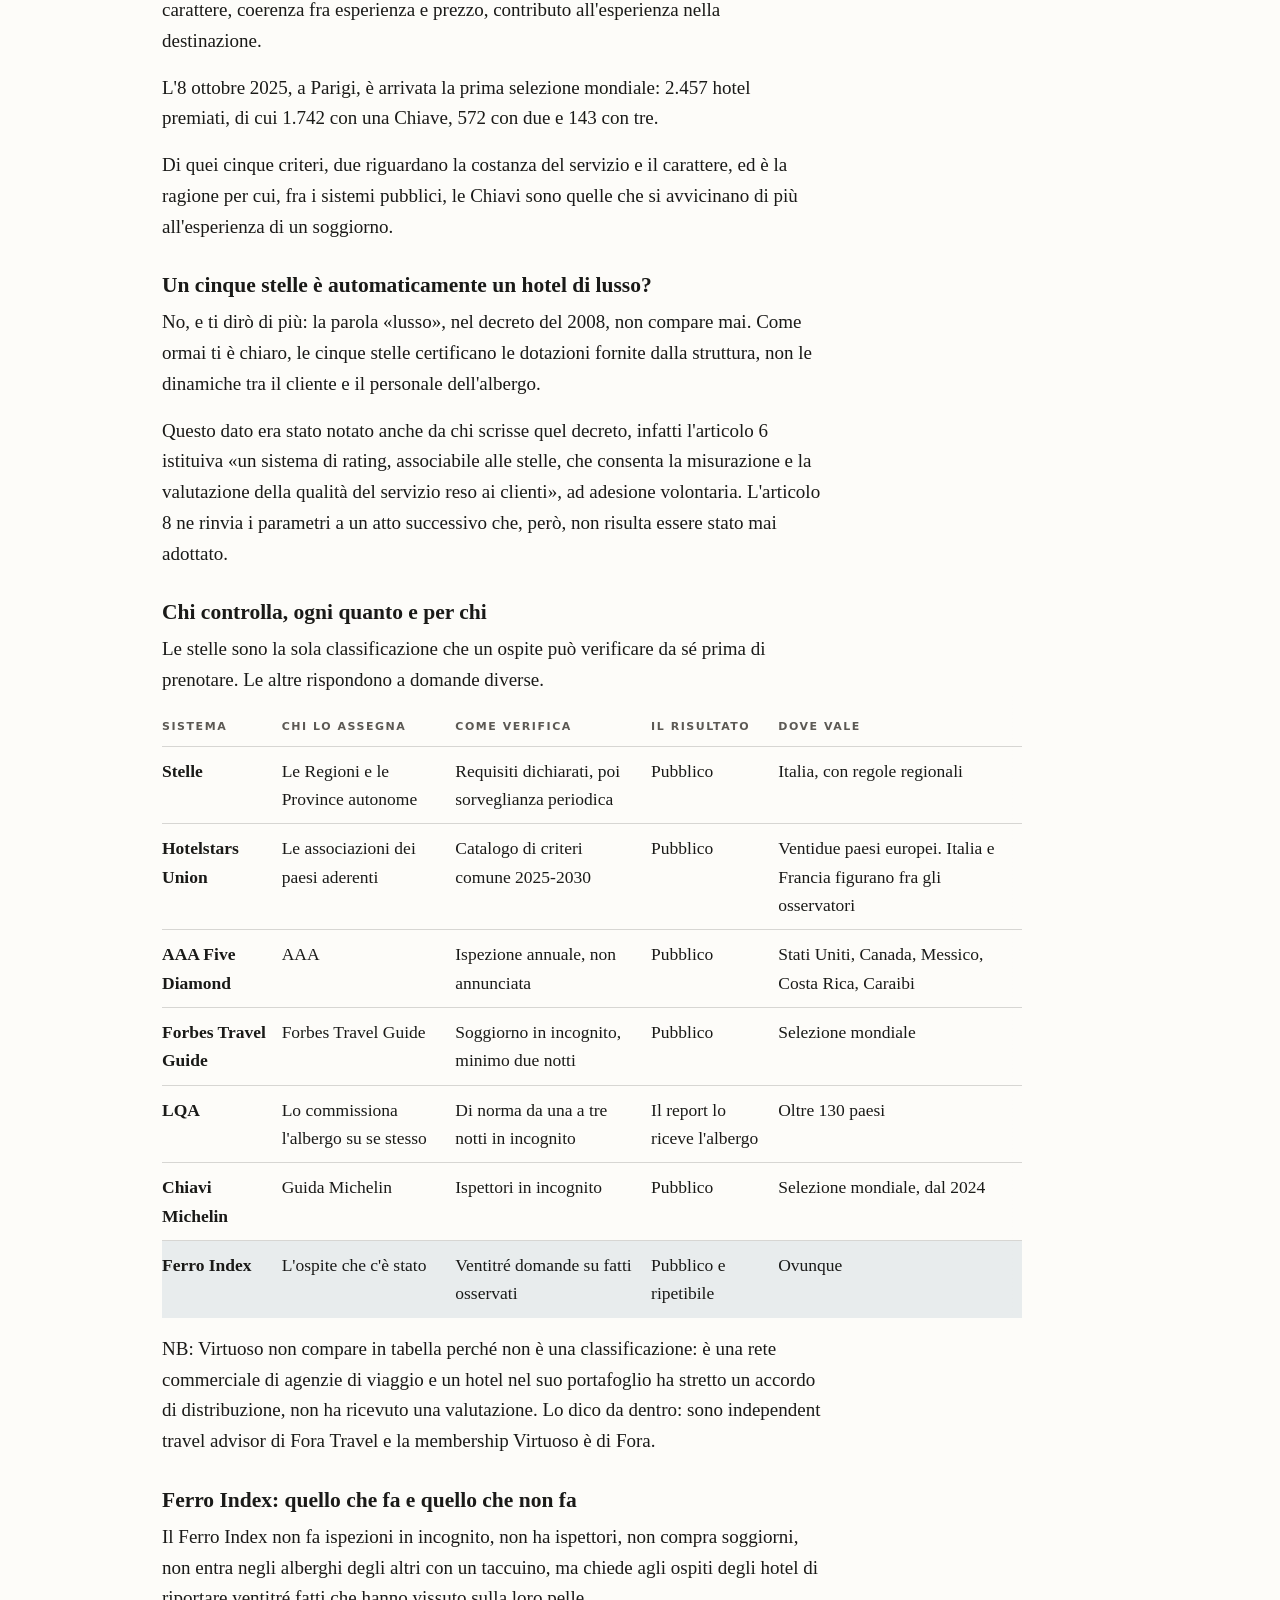
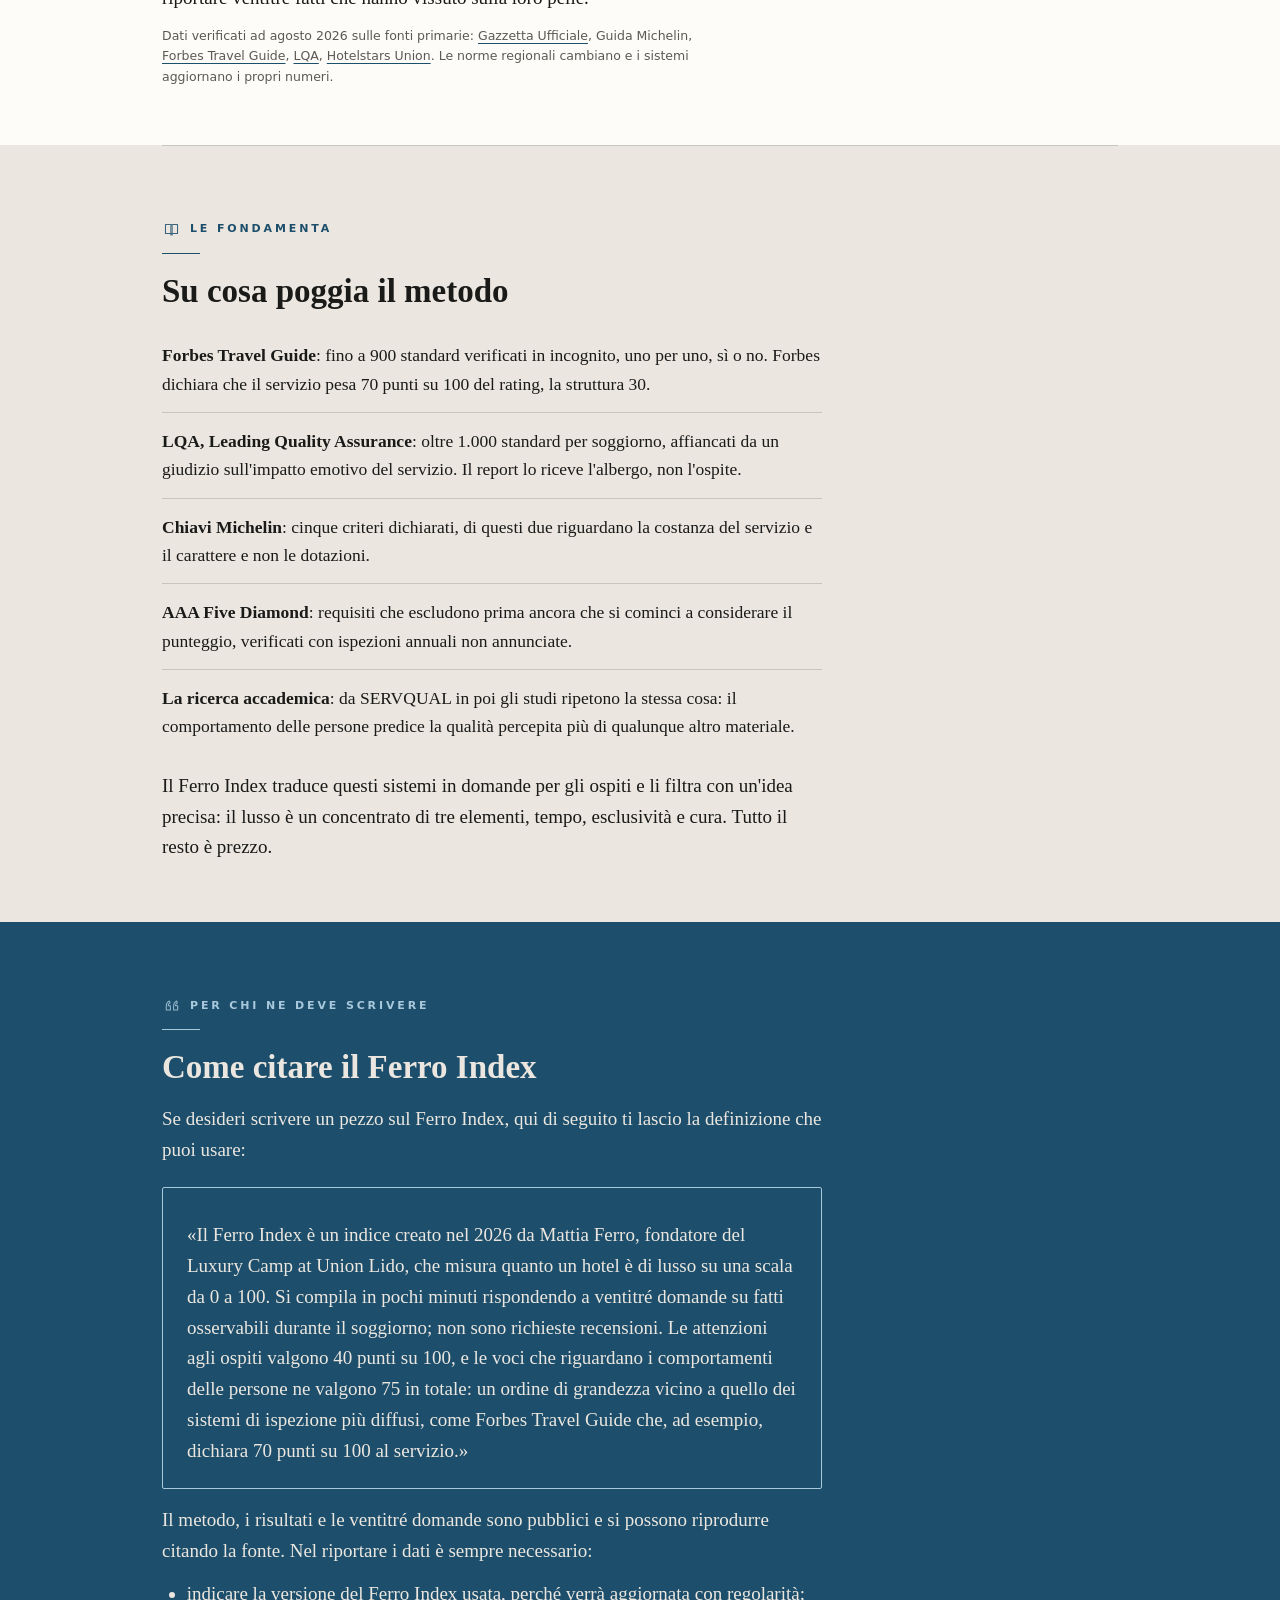
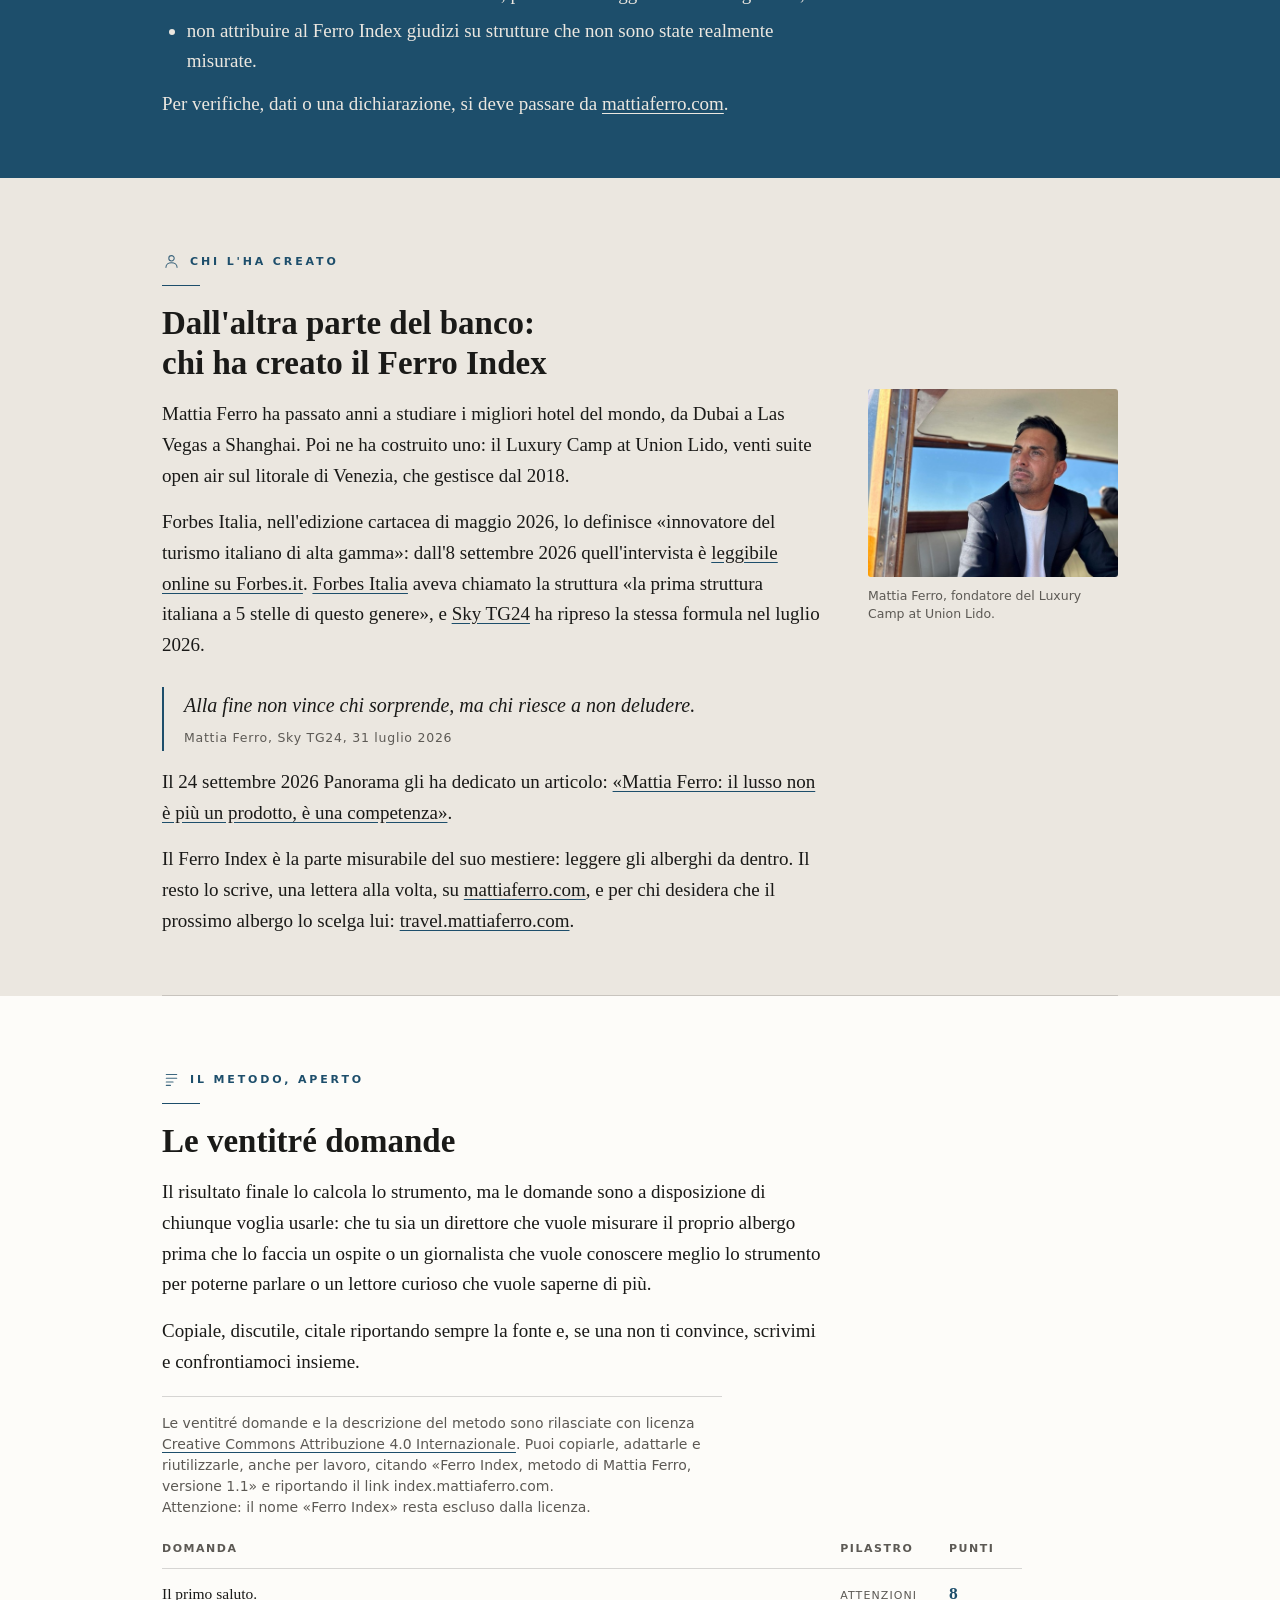
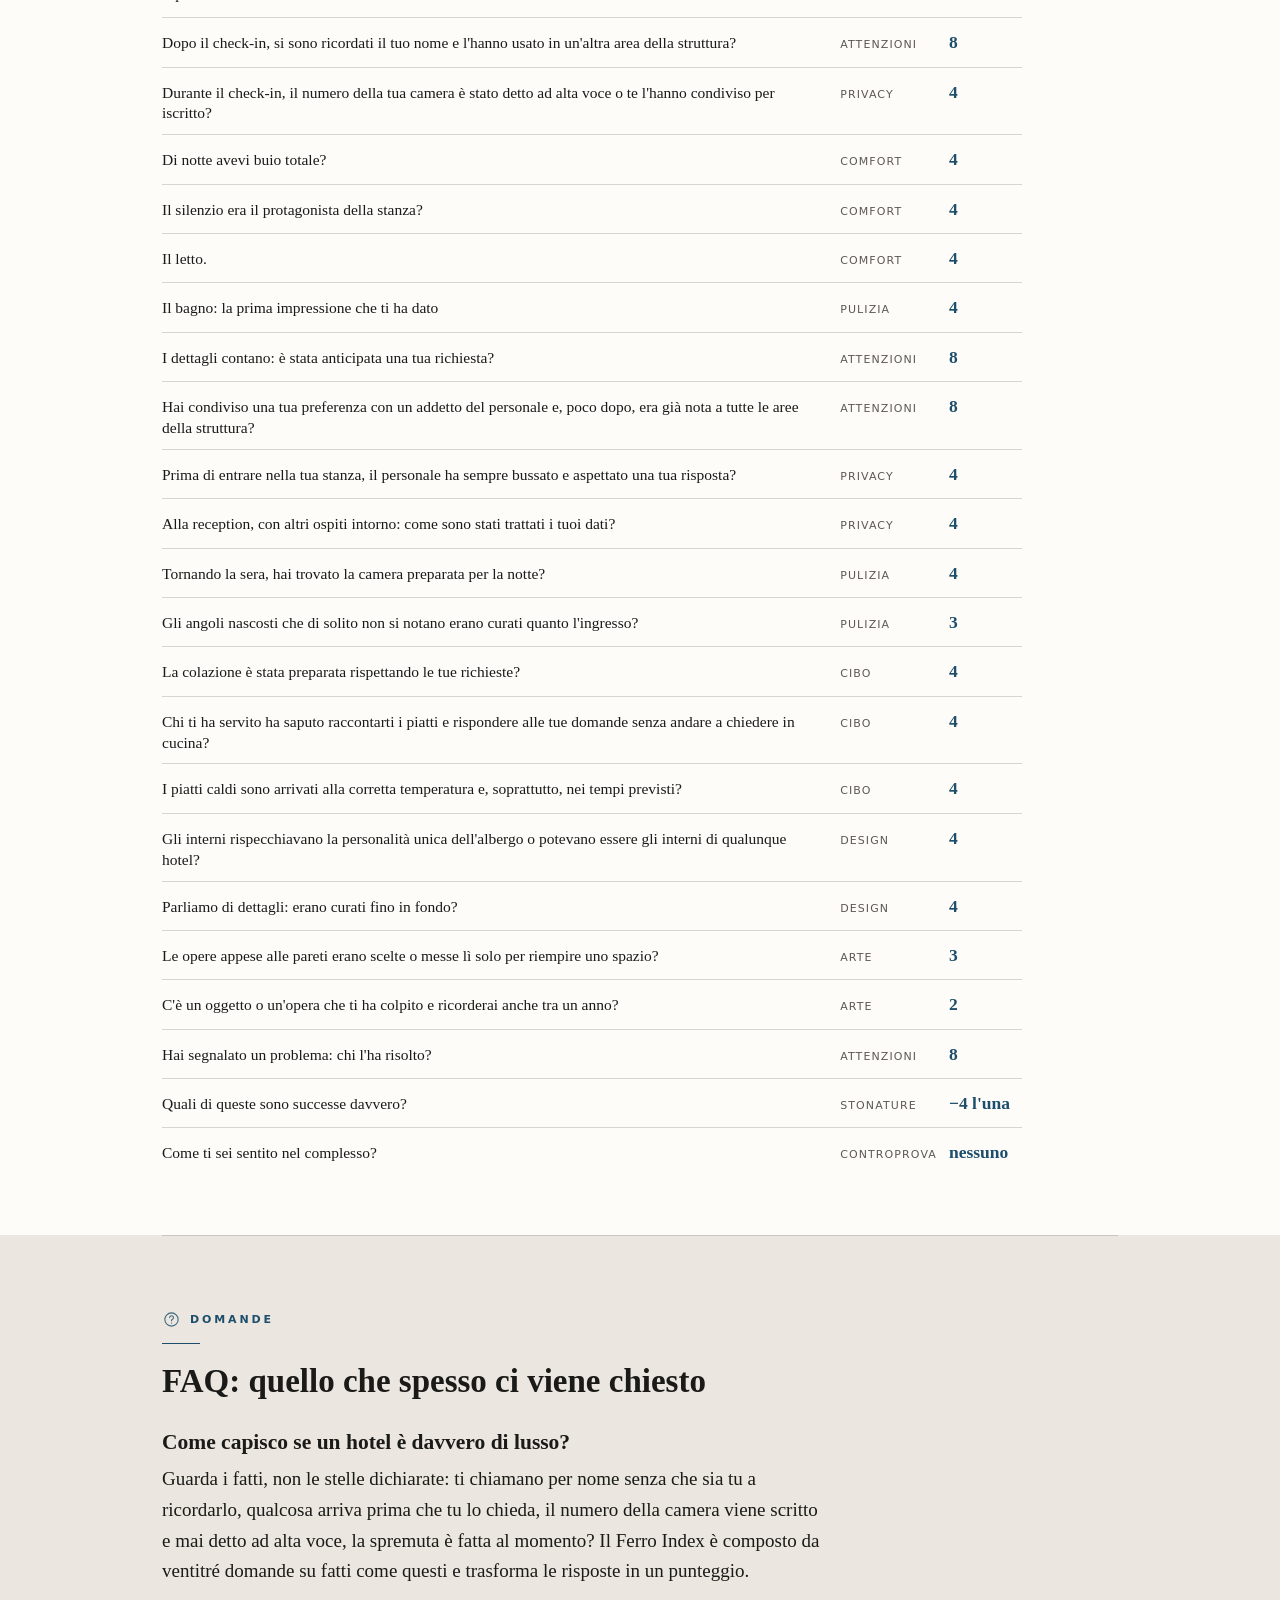
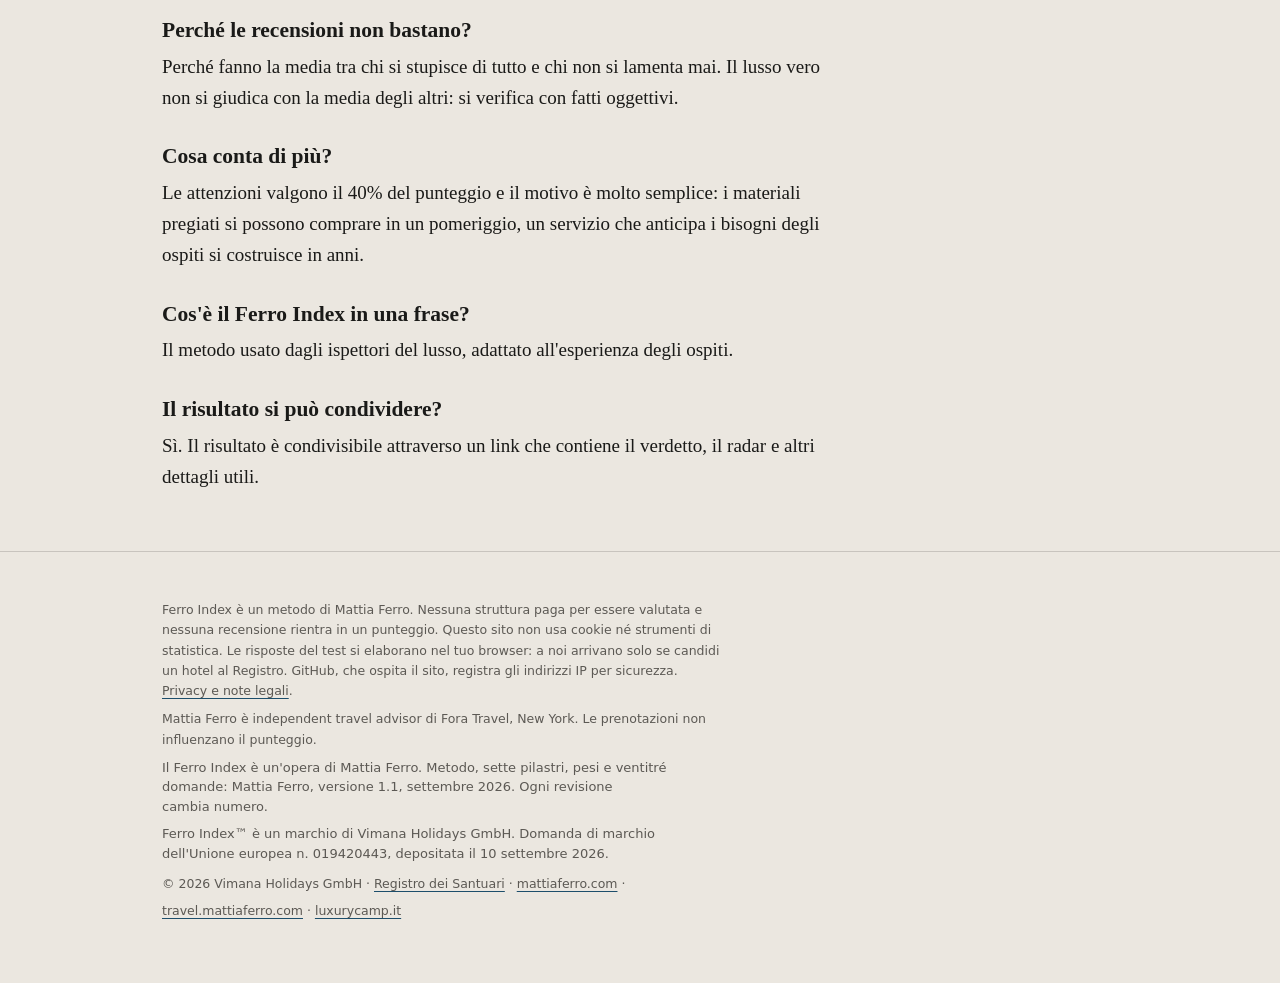
==== commit cca1d92c: "Forbes Life diventa Forbes Italia nelle due home (tre punti per lingua, schema compreso). Nient'altr" ====
--- a/index.html
+++ b/index.html
@@ -124,7 +124,7 @@
       "@id": "https://index.mattiaferro.com/#mattiaferro",
       "name": "Mattia Ferro",
       "jobTitle": "Fondatore del Luxury Camp at Union Lido, travel advisor",
-      "description": "Fondatore e gestore del Luxury Camp at Union Lido (Cavallino-Treporti, Venezia), definito da Forbes Life «innovatore del turismo italiano di alta gamma». Independent travel advisor di Fora Travel.",
+      "description": "Fondatore e gestore del Luxury Camp at Union Lido (Cavallino-Treporti, Venezia), definito da Forbes Italia «innovatore del turismo italiano di alta gamma». Independent travel advisor di Fora Travel.",
       "url": "https://mattiaferro.com",
       "subjectOf": [
         {
@@ -398,7 +398,7 @@
       <p class="occhiello"><svg class="sez-segno" viewBox="0 0 24 24" aria-hidden="true" fill="none" stroke="currentColor" stroke-width="1.35" stroke-linecap="round" stroke-linejoin="round"><circle cx="12" cy="12" r="8.4"/><path d="M12 8.2v.2M12 11.2v4.6"/></svg>In breve</p>
       <p>Il Ferro Index misura se un hotel è davvero di lusso e lo fa senza basarsi su recensioni soggettive, ma con 23 domande su fatti osservati durante il soggiorno e valutati secondo i parametri degli ispettori professionisti, con un punteggio che va da 0 a 100 suddiviso in quattro fasce.</p>
       <p>Le attenzioni che vengono dedicate agli ospiti valgono da sole 40 punti su 100. Non è una scelta personale: Forbes Travel Guide dichiara che il servizio pesa 70 punti su 100 del rating.</p>
-      <p>Ideato e realizzato da Mattia Ferro, fondatore del Luxury Camp at Union Lido, definito da Forbes Life «innovatore del turismo italiano di alta gamma».</p>
+      <p>Ideato e realizzato da Mattia Ferro, fondatore del Luxury Camp at Union Lido, definito da Forbes Italia «innovatore del turismo italiano di alta gamma».</p>
     </div>
   </section>
 
@@ -579,7 +579,7 @@
     <h2>Dall'altra parte del banco: chi ha creato il Ferro Index</h2>
     <figure class="ritratto"><img src="/assets/mattia.jpg" alt="Mattia Ferro, fondatore del Luxury Camp at Union Lido" width="720" height="960" loading="lazy"><figcaption>Mattia Ferro, fondatore del Luxury Camp at Union Lido.</figcaption></figure>
     <p>Mattia Ferro ha passato anni a studiare i migliori hotel del mondo, da Dubai a Las Vegas a Shanghai. Poi ne ha costruito uno: il Luxury Camp at Union Lido, venti suite open air sul litorale di Venezia, che gestisce dal 2018.</p>
-    <p>Forbes Life, nell'edizione cartacea di maggio 2026, lo definisce «innovatore del turismo italiano di alta gamma»: dall'8 settembre 2026 quell'intervista è <a href="https://forbes.it/2026/09/08/mattia-ferro-nuovo-lusso-luxury-camp">leggibile online su Forbes.it</a>. <a href="https://forbes.it/2025/07/14/luxury-camp-lesperienza-esclusiva-delle-vacanze-allaria-aperta">Forbes Italia</a> aveva chiamato la struttura «la prima struttura italiana a 5 stelle di questo genere», e <a href="https://tg24.sky.it/lifestyle/2026/07/31/turismo-lusso-torna-consulente-viaggio">Sky TG24</a> ha ripreso la stessa formula nel luglio 2026.</p>
+    <p>Forbes Italia, nell'edizione cartacea di maggio 2026, lo definisce «innovatore del turismo italiano di alta gamma»: dall'8 settembre 2026 quell'intervista è <a href="https://forbes.it/2026/09/08/mattia-ferro-nuovo-lusso-luxury-camp">leggibile online su Forbes.it</a>. <a href="https://forbes.it/2025/07/14/luxury-camp-lesperienza-esclusiva-delle-vacanze-allaria-aperta">Forbes Italia</a> aveva chiamato la struttura «la prima struttura italiana a 5 stelle di questo genere», e <a href="https://tg24.sky.it/lifestyle/2026/07/31/turismo-lusso-torna-consulente-viaggio">Sky TG24</a> ha ripreso la stessa formula nel luglio 2026.</p>
     <blockquote class="citazione">Alla fine non vince chi sorprende, ma chi riesce a non deludere.<cite>Mattia Ferro, Sky TG24, 31 luglio 2026</cite></blockquote>
     <p>Il 24 settembre 2026 Panorama gli ha dedicato un articolo: <a href="https://www.panorama.it/attualita/mattia-ferro-il-lusso-non-e-piu-un-prodotto-e-una-competenza">«Mattia Ferro: il lusso non è più un prodotto, è una competenza»</a>.</p>
     <p>Il Ferro Index è la parte misurabile del suo mestiere: leggere gli alberghi da dentro. Il resto lo scrive, una lettera alla volta, su <a href="https://mattiaferro.com">mattiaferro.com</a>, e per chi desidera che il prossimo albergo lo scelga lui: <a href="https://travel.mattiaferro.com">travel.mattiaferro.com</a>.</p>
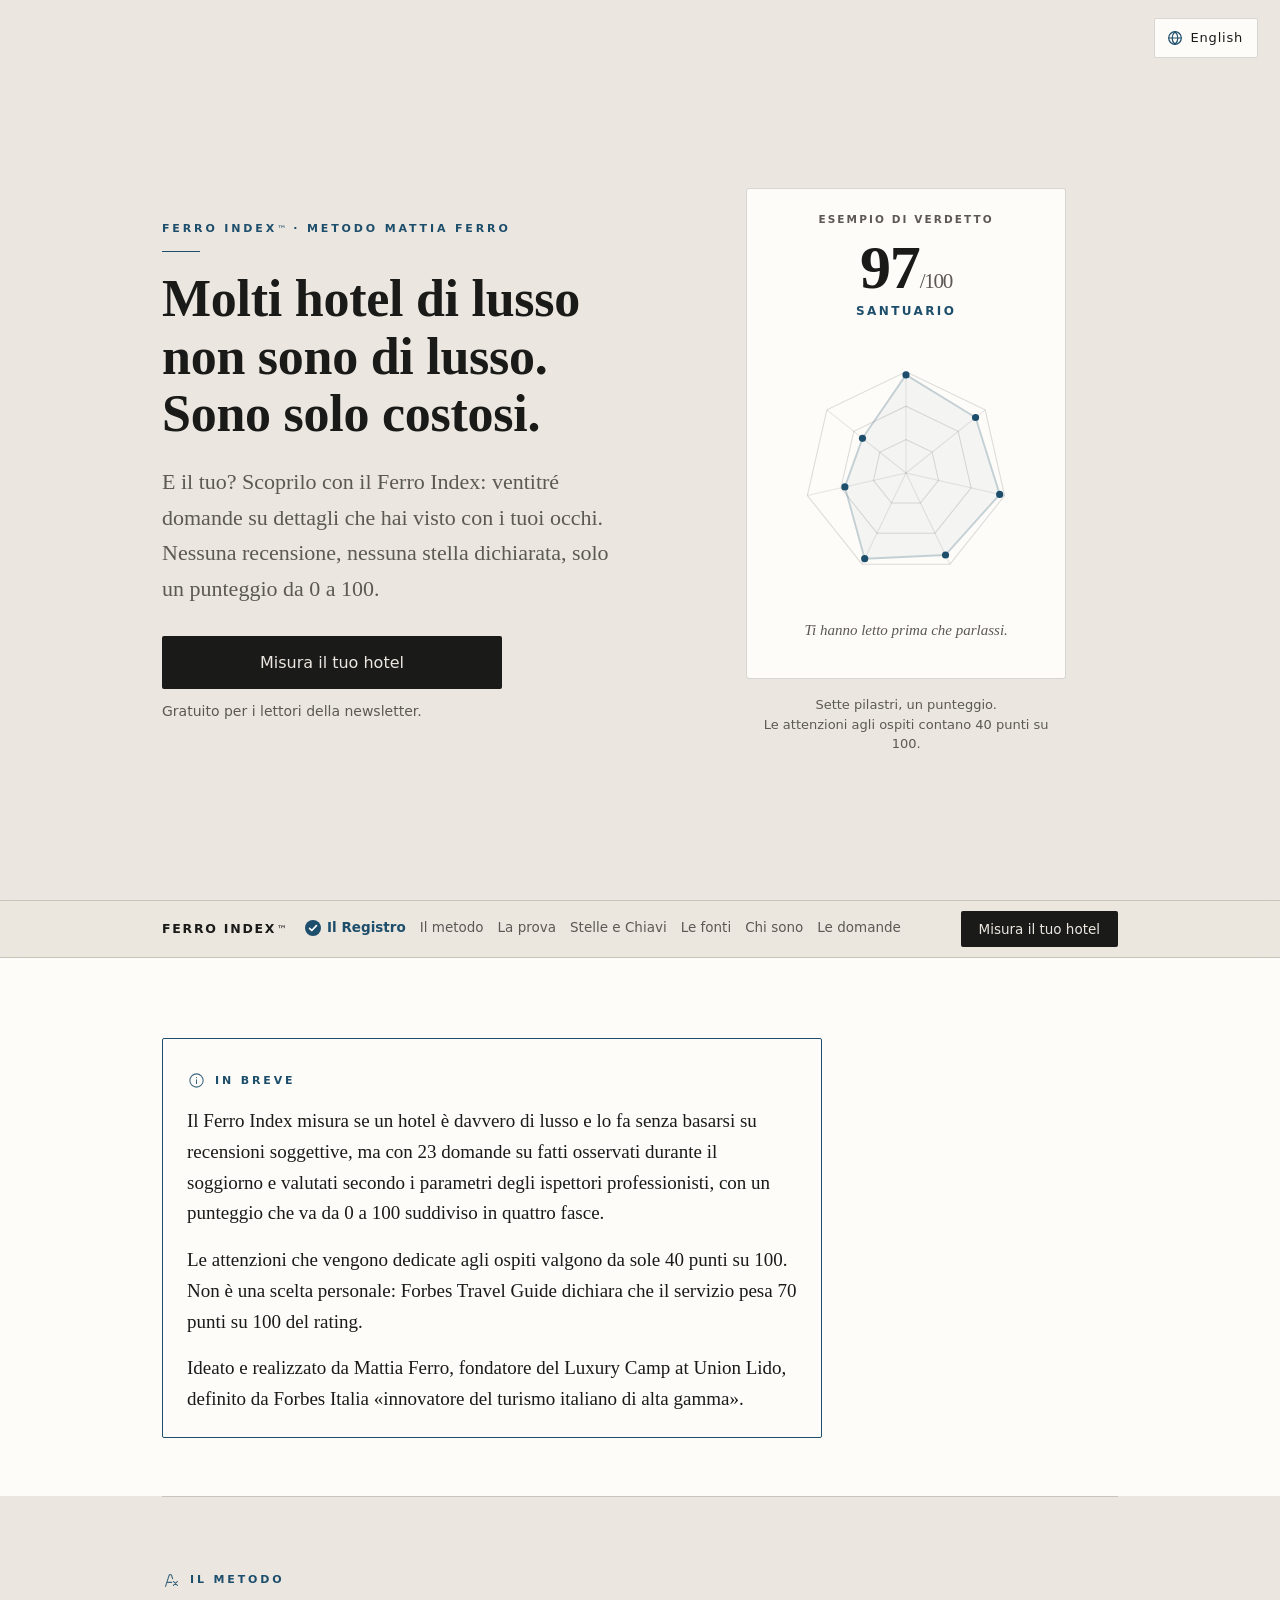
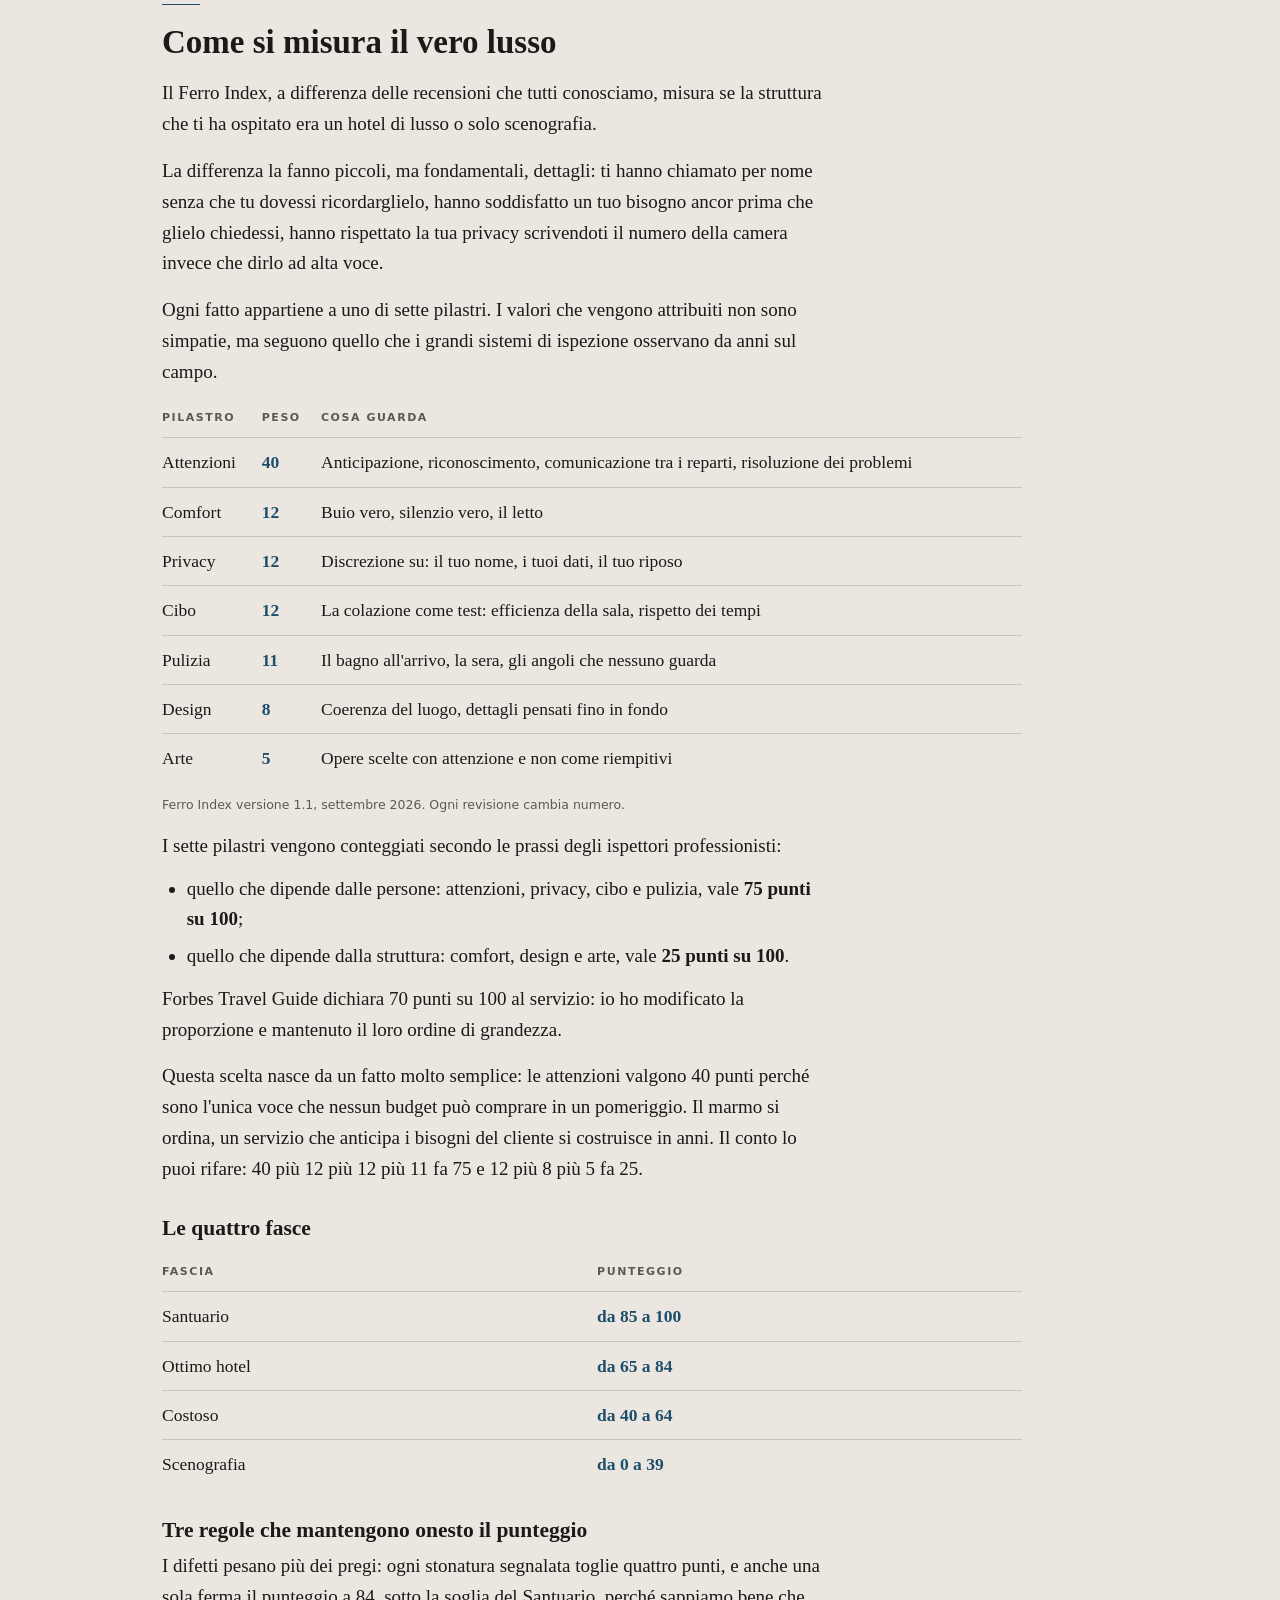
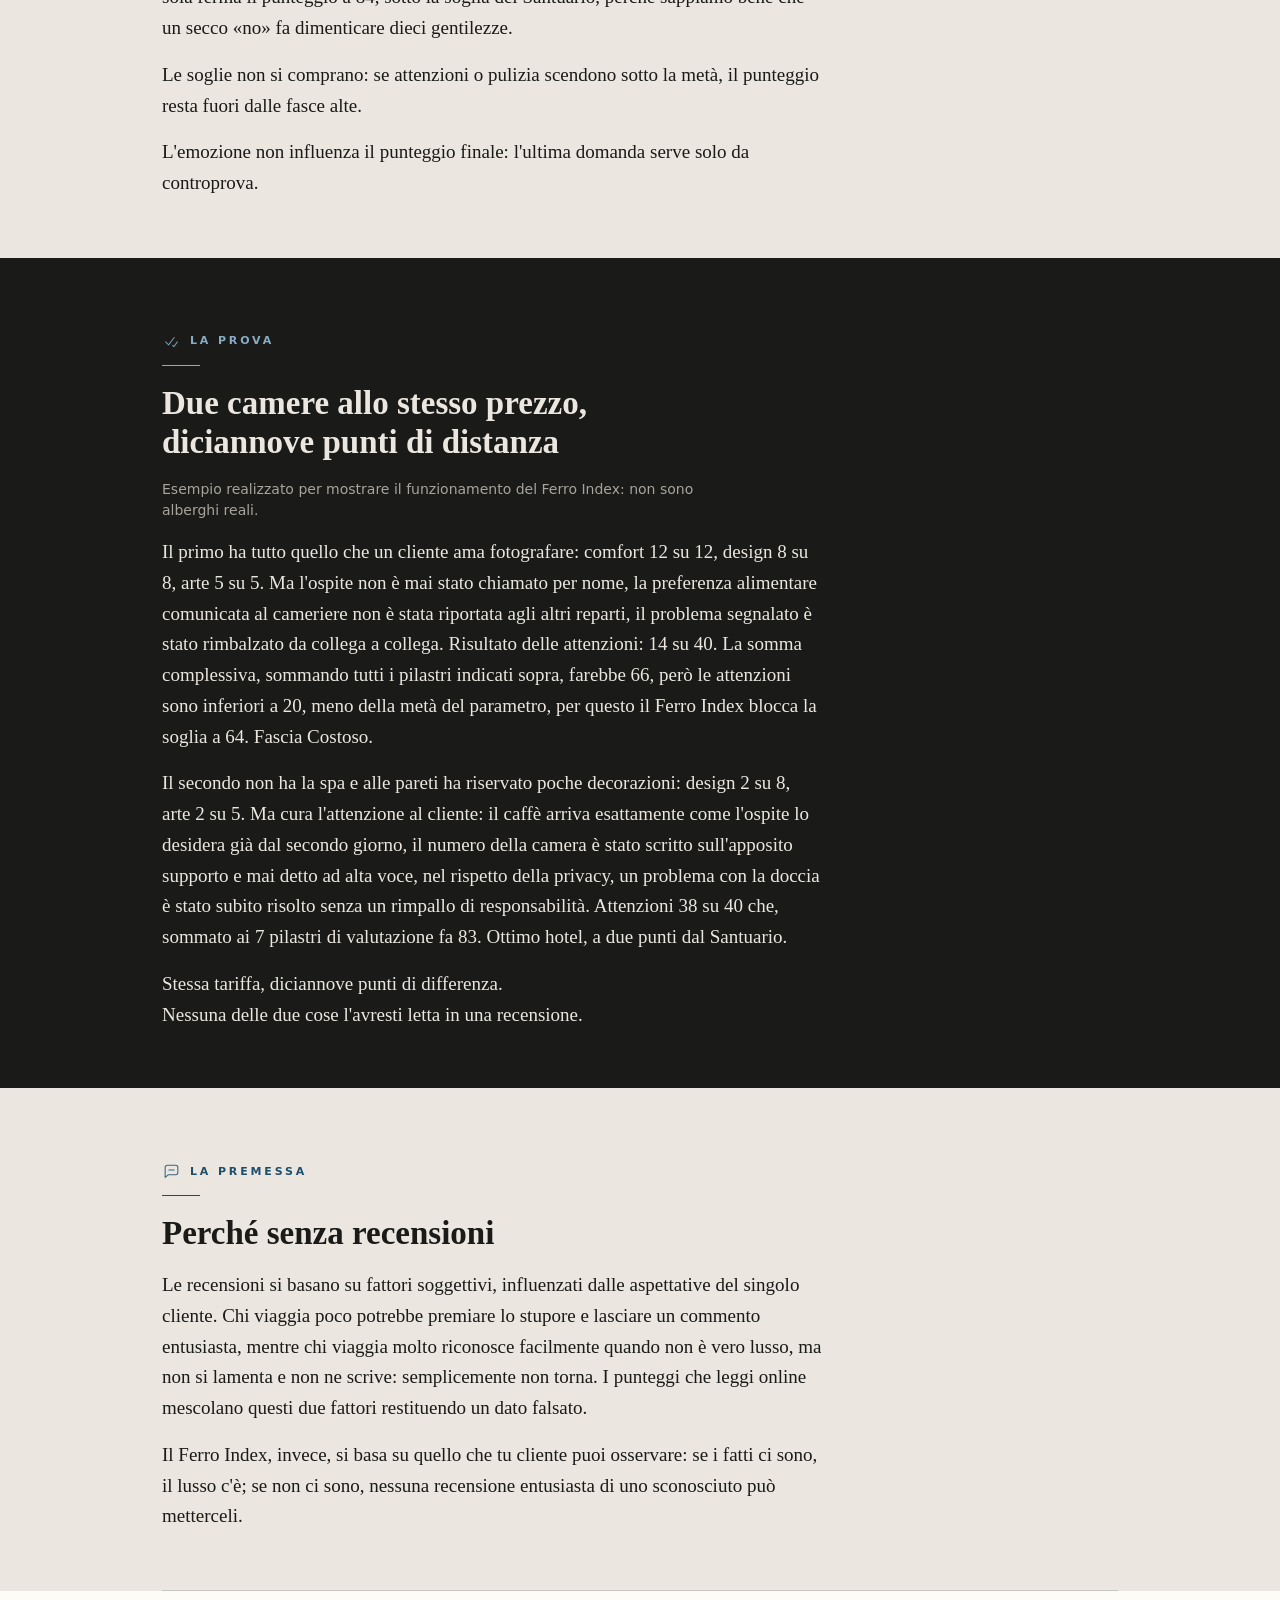
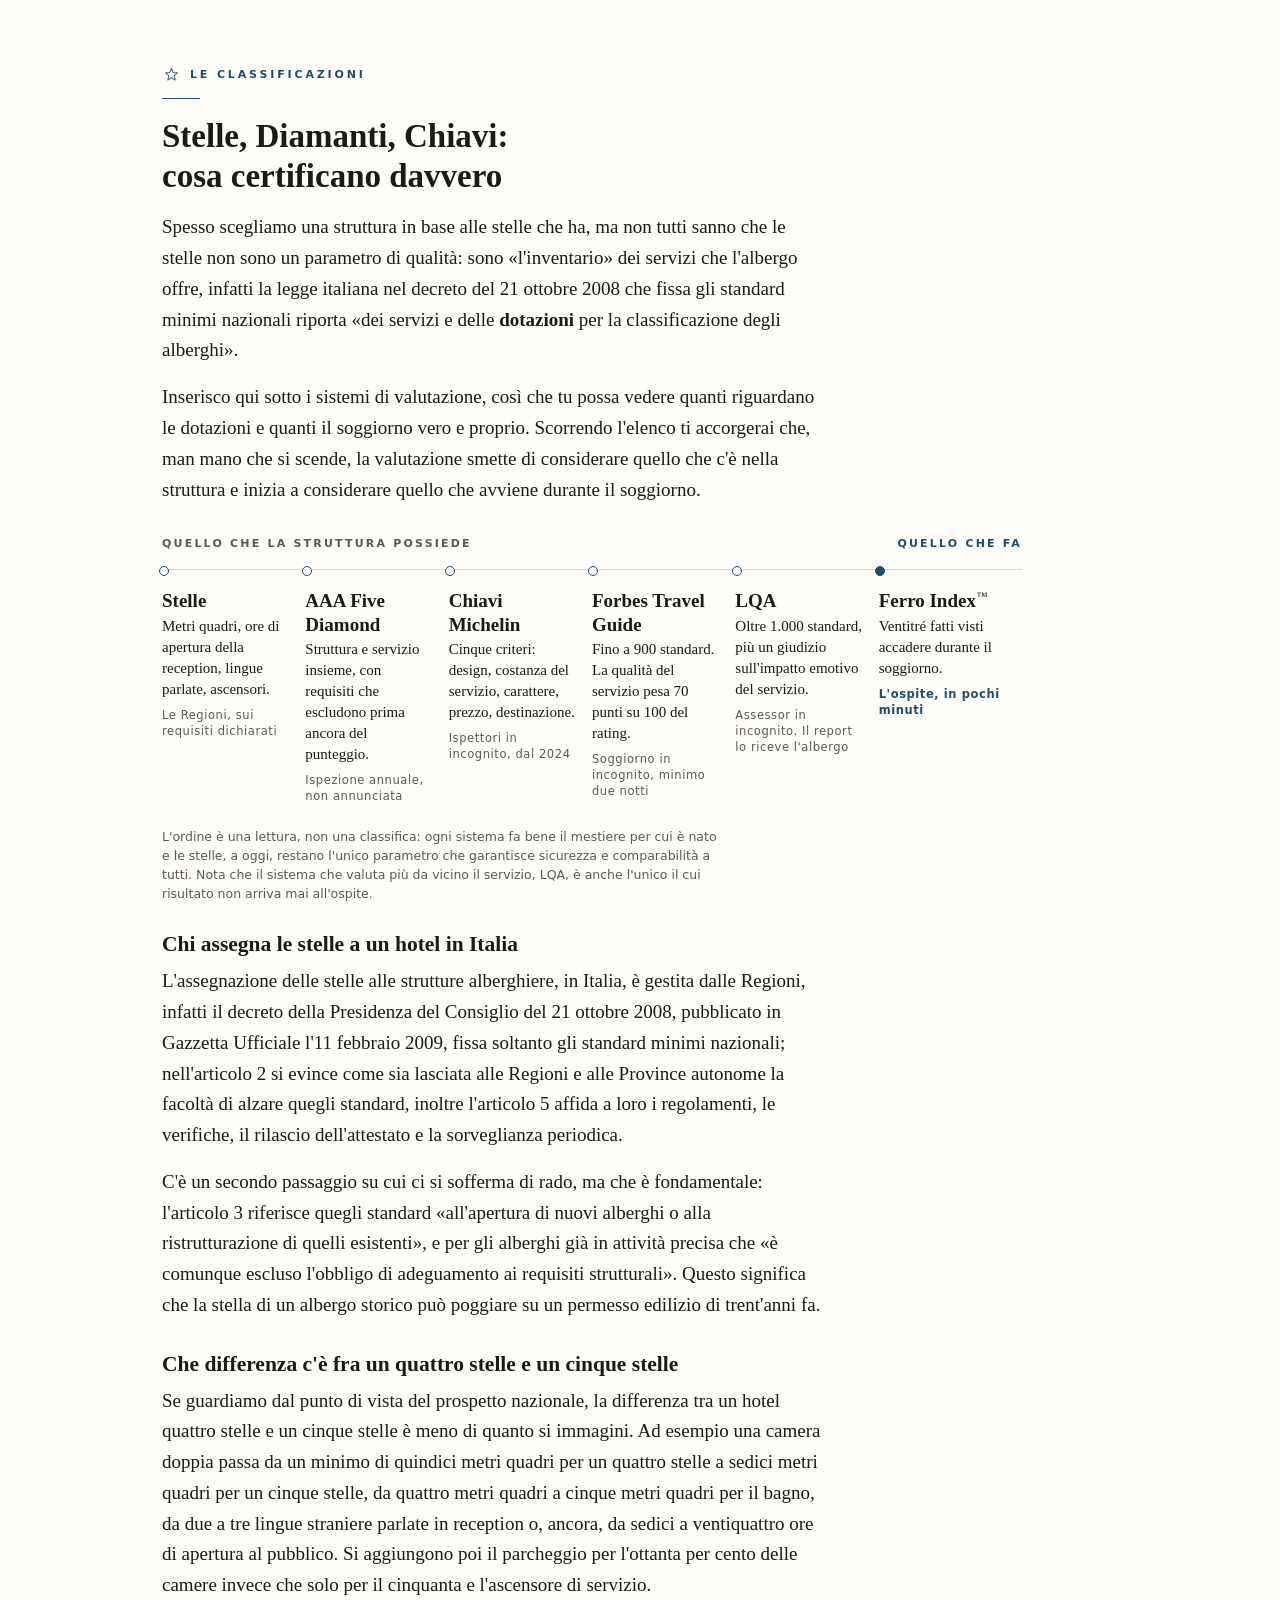
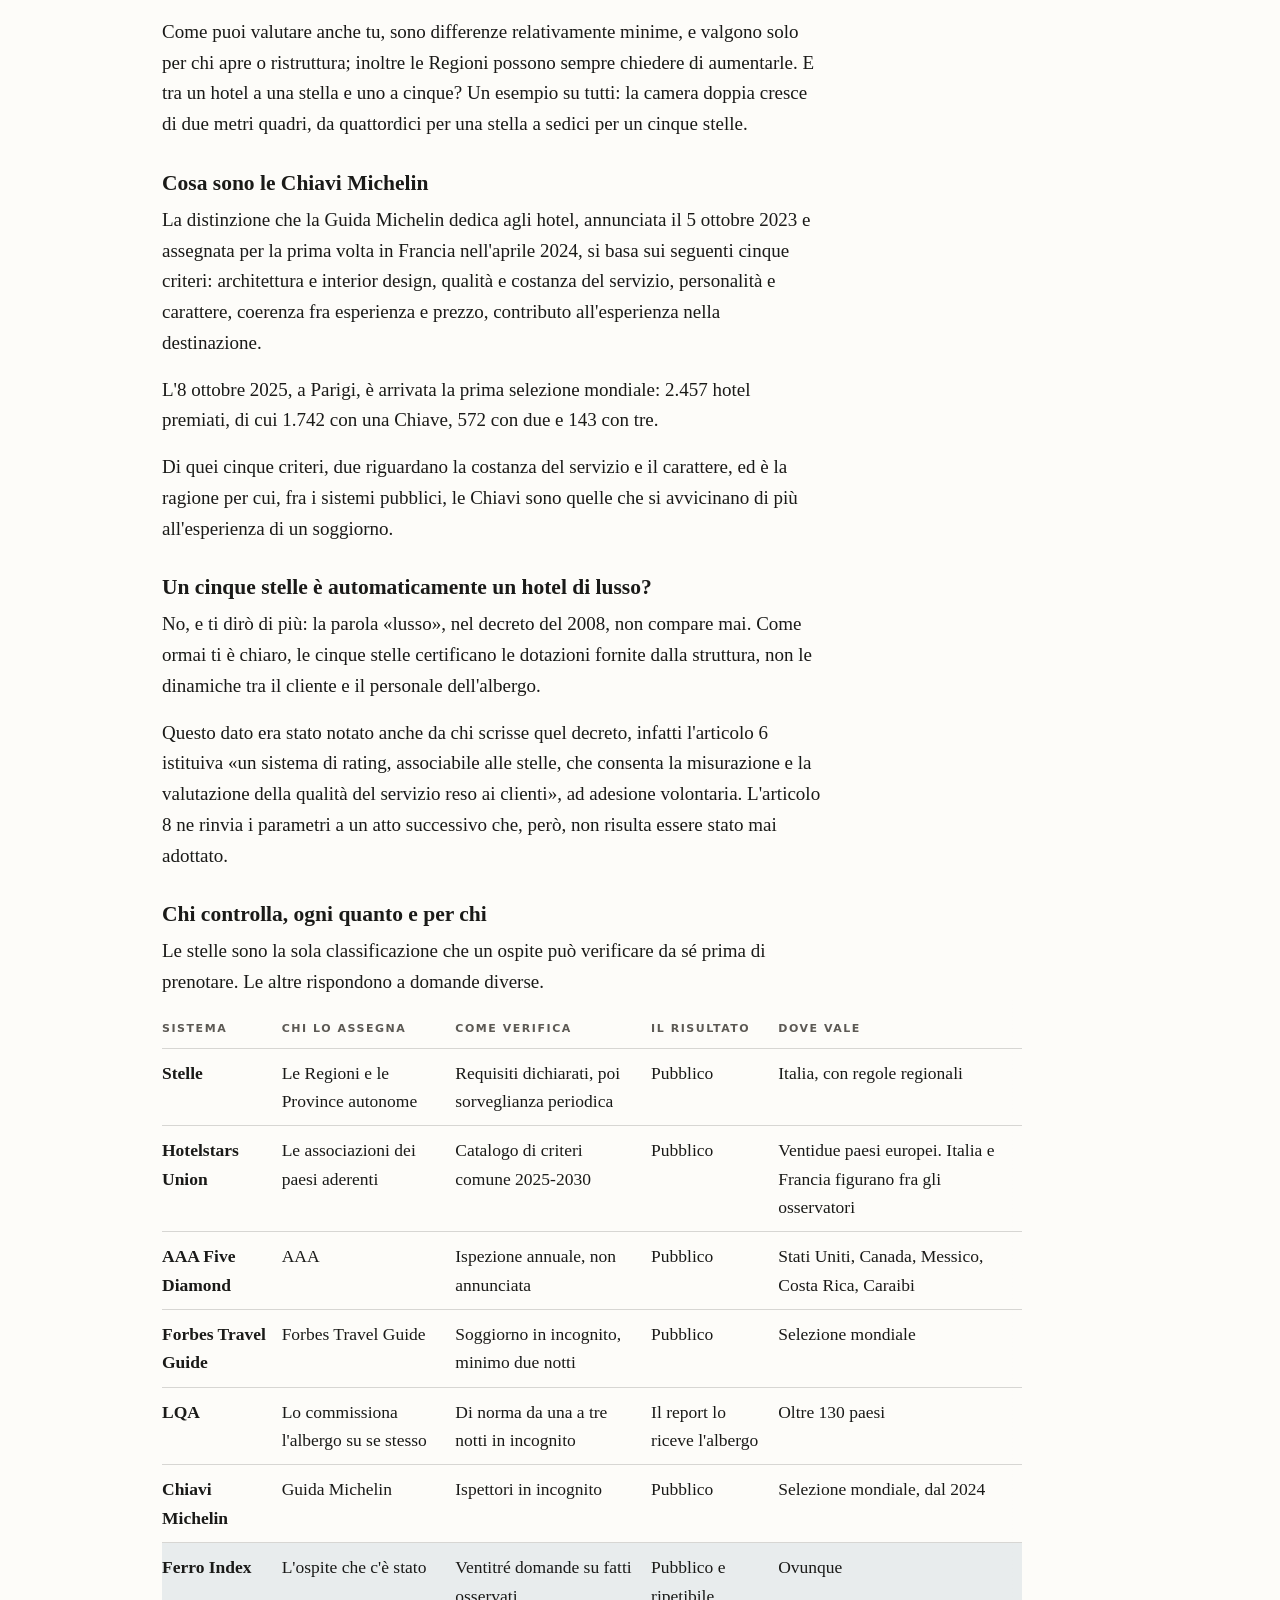
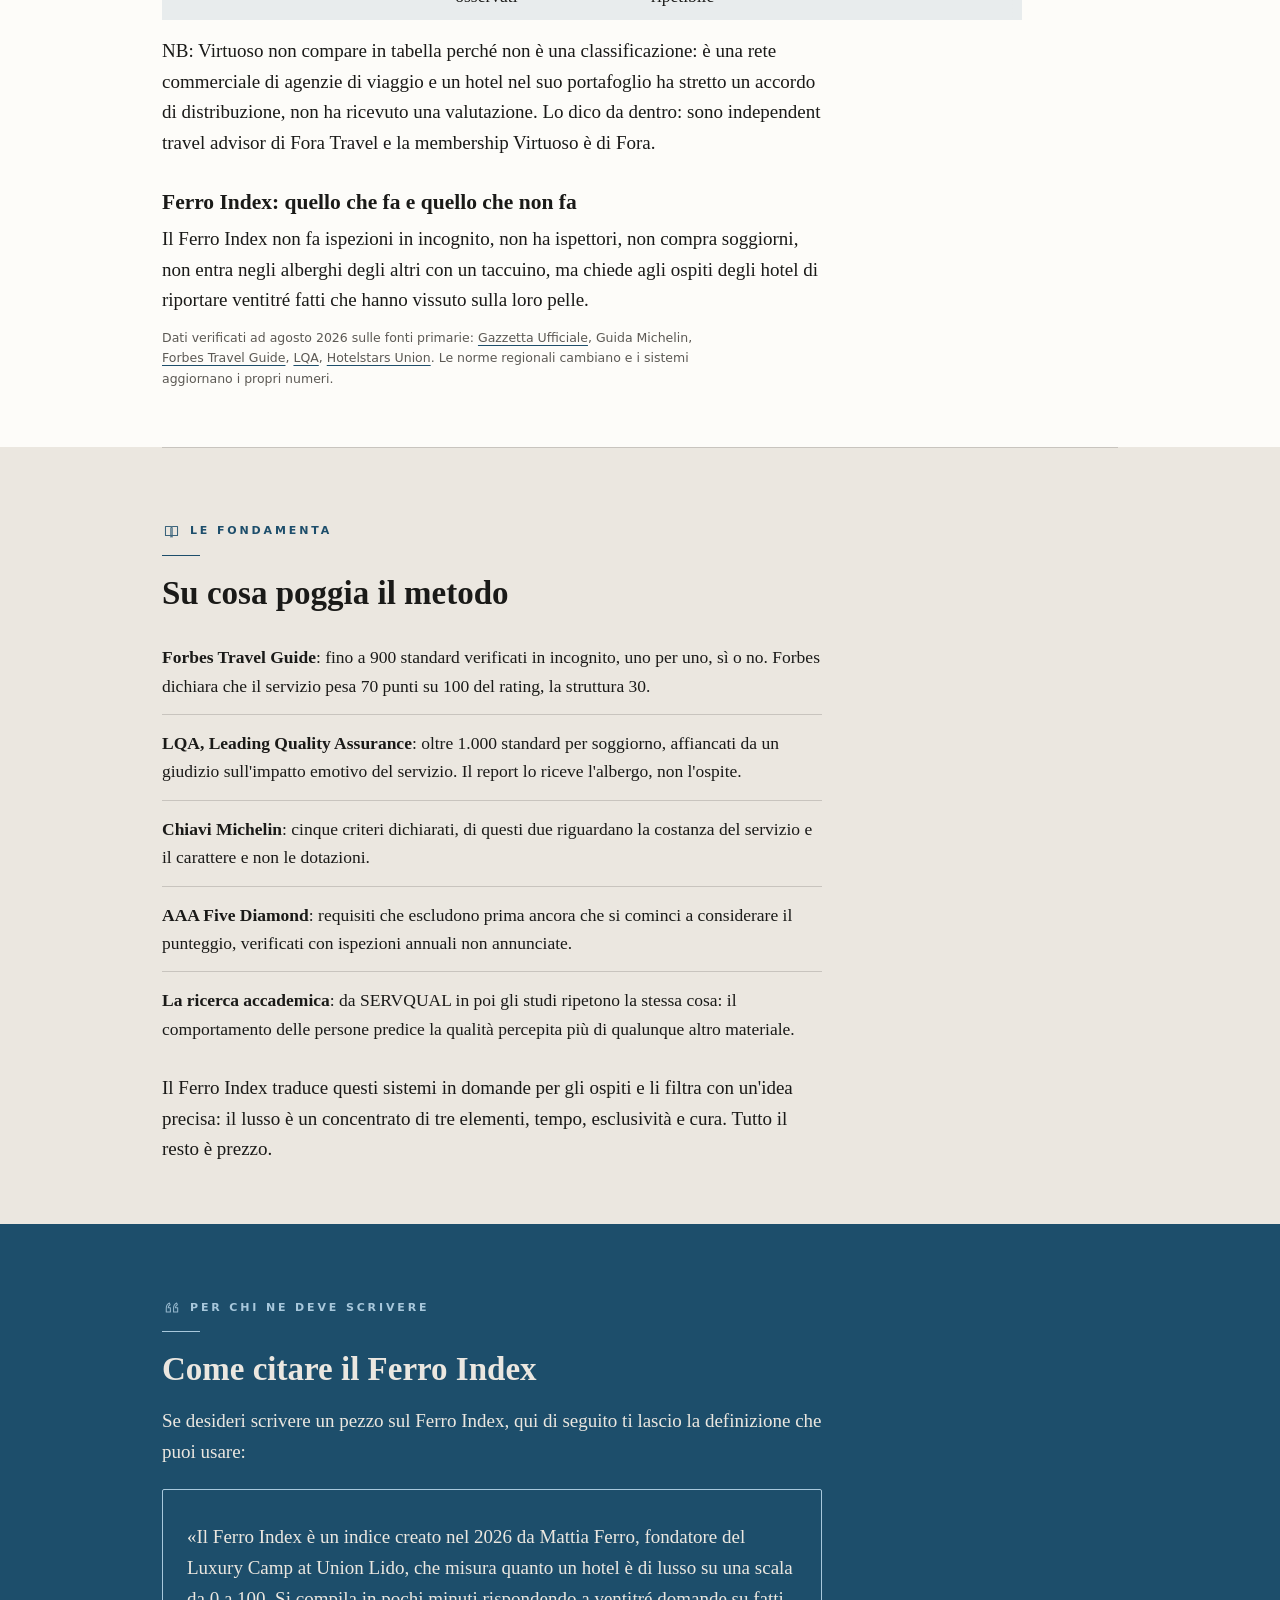
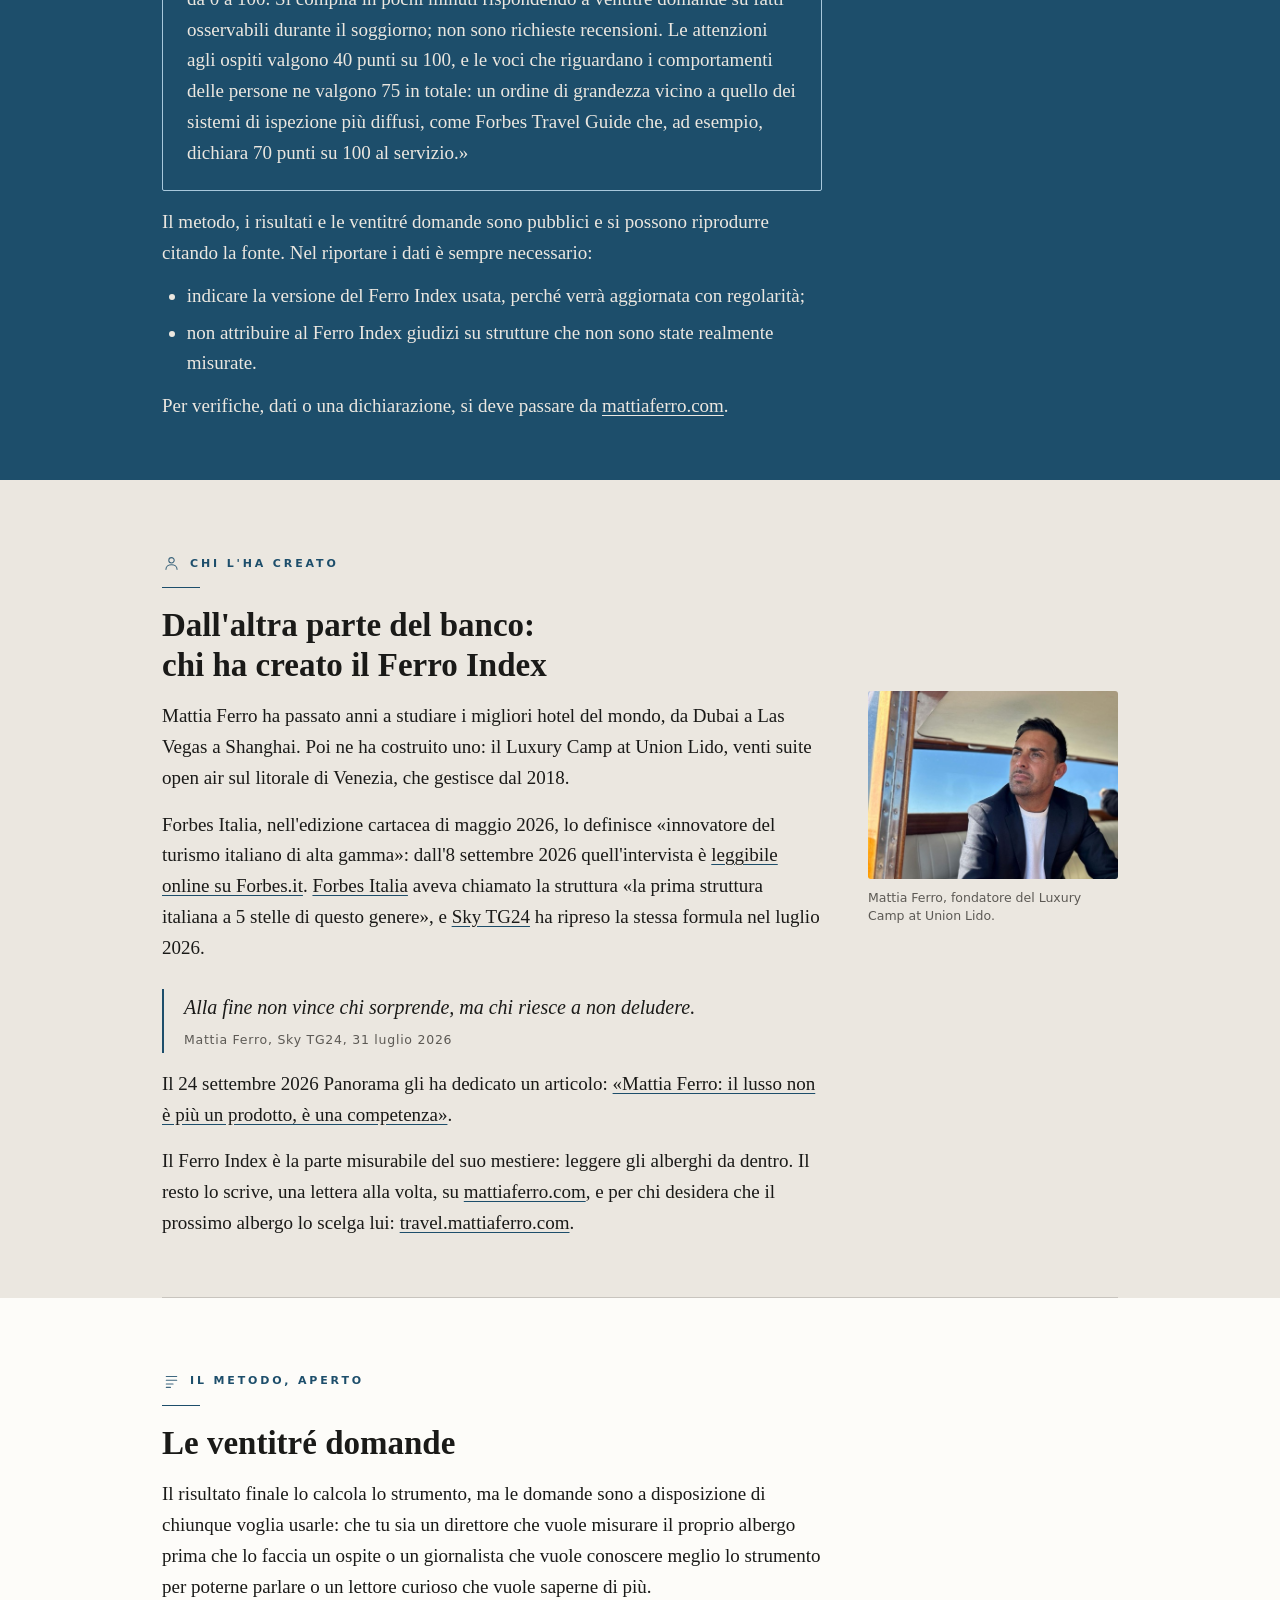
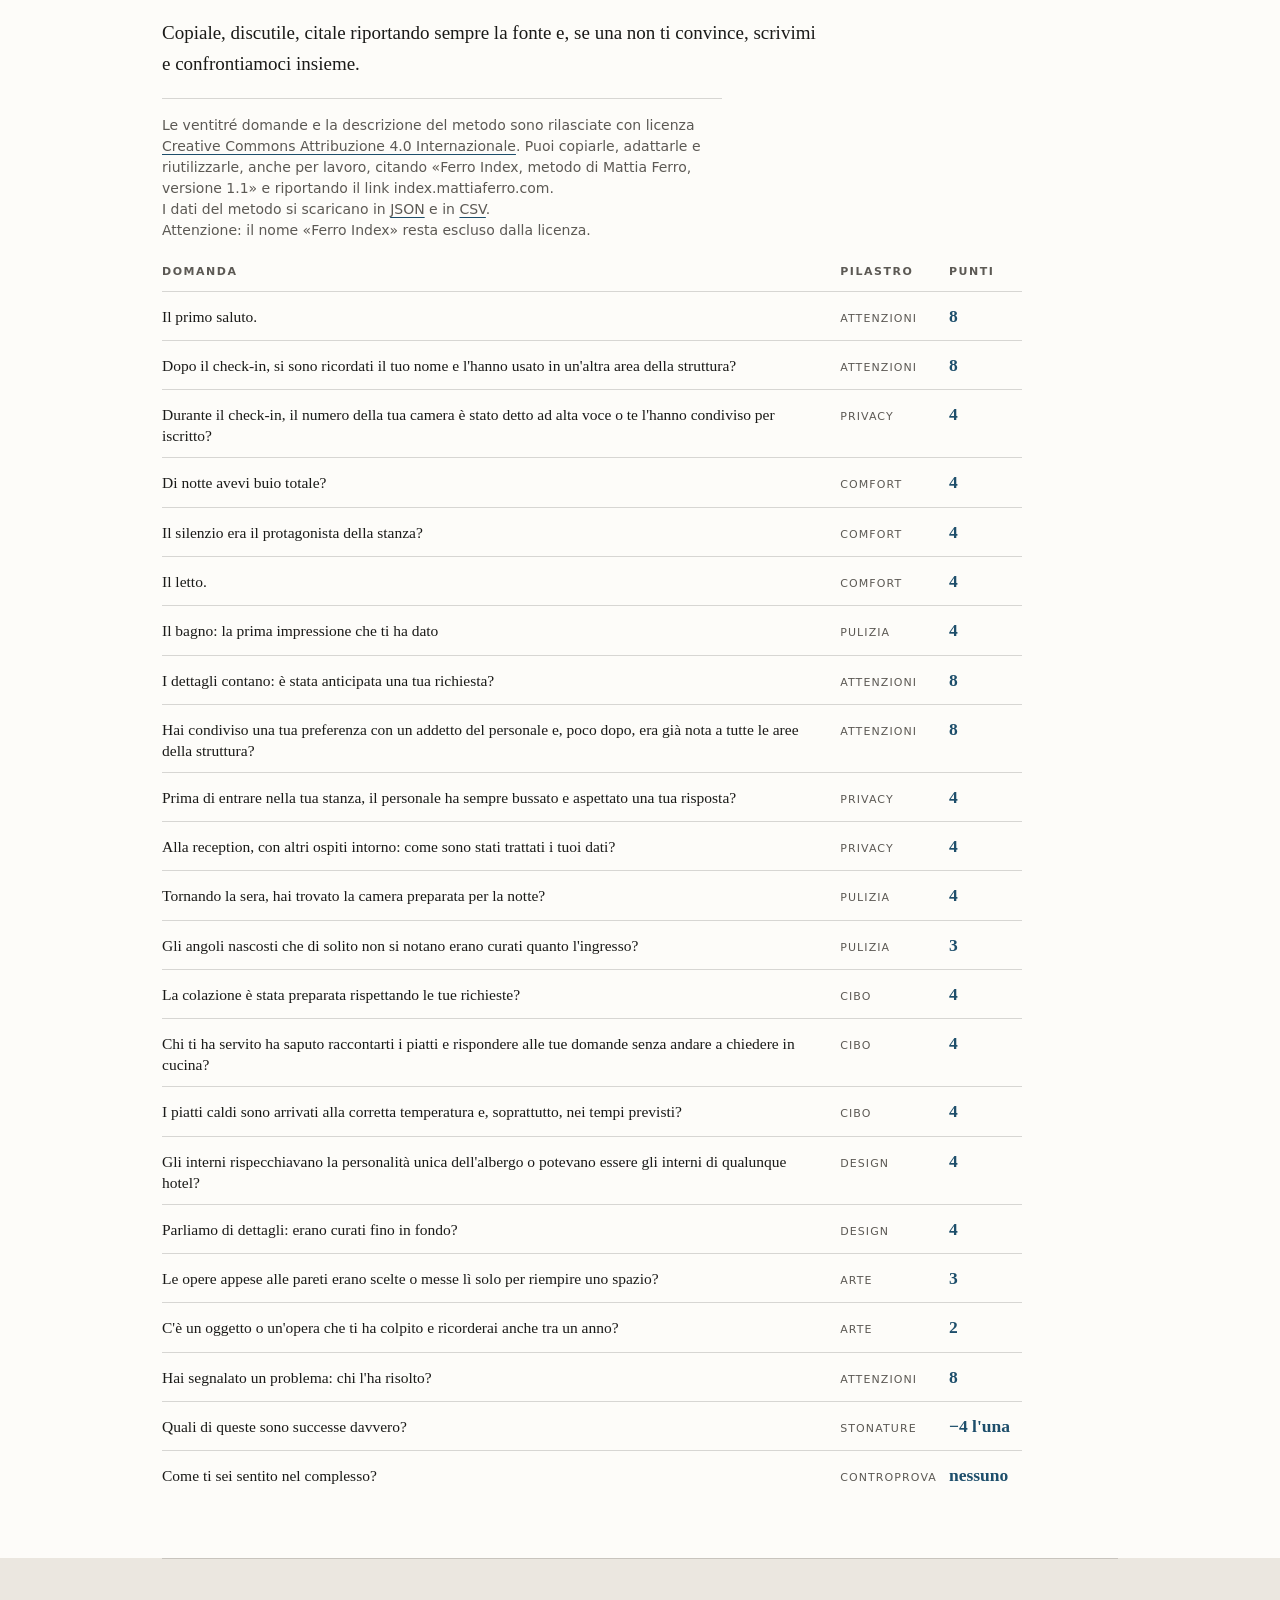
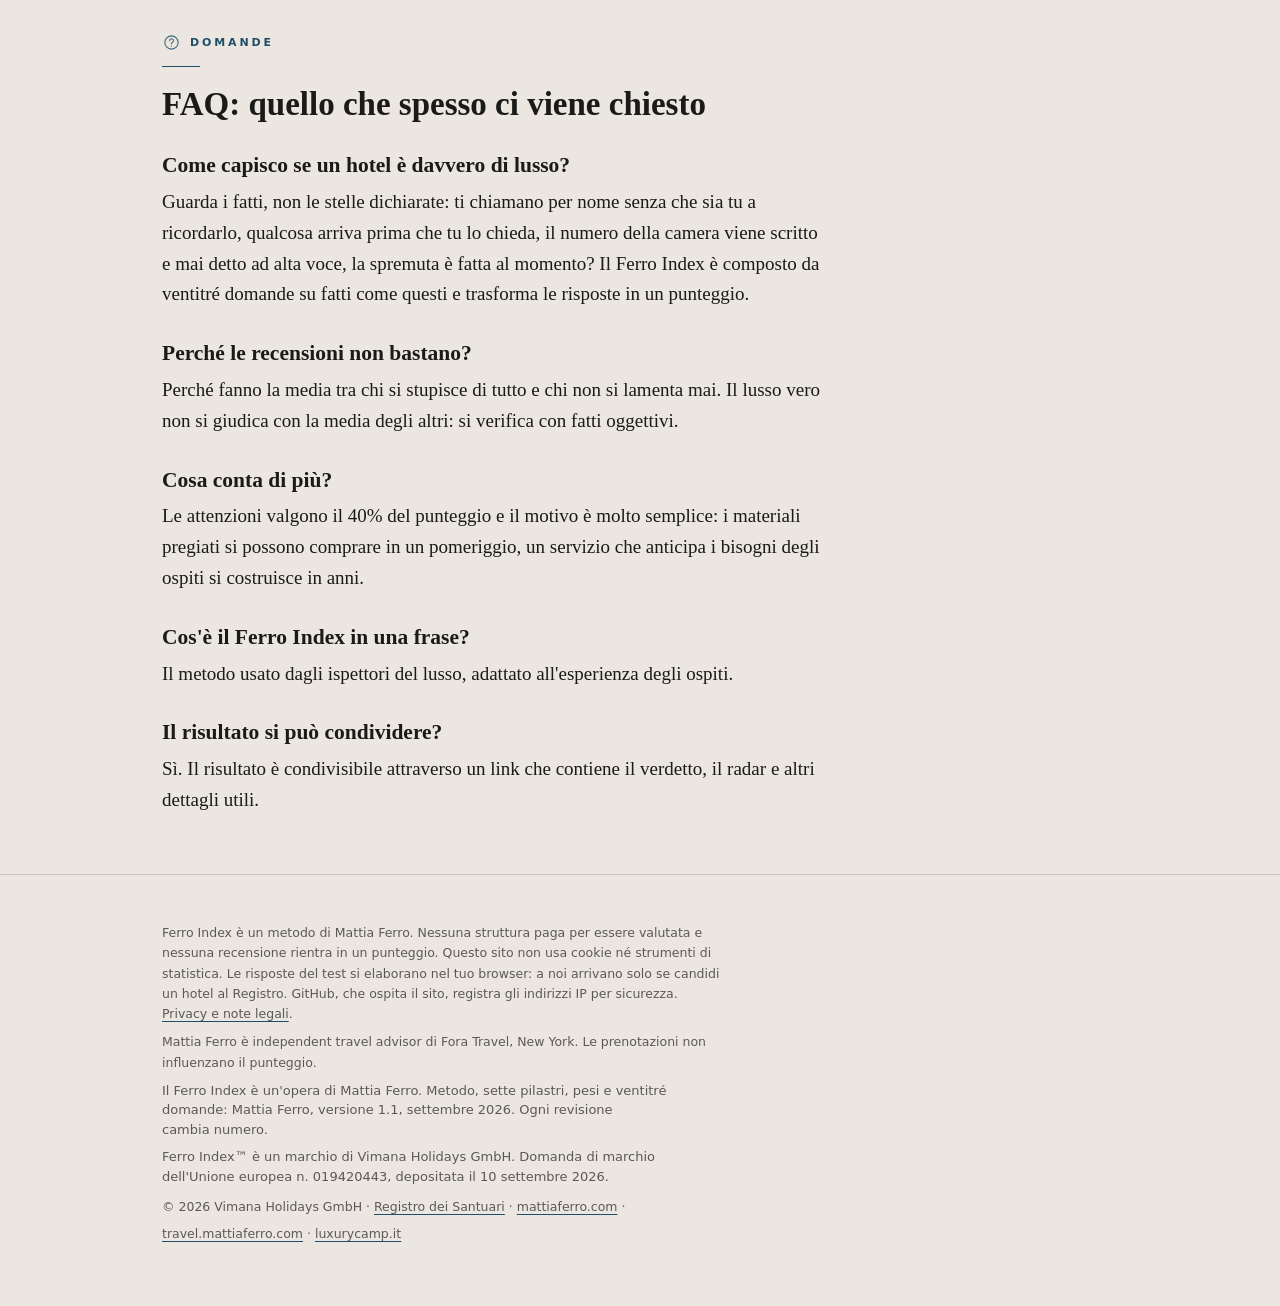
==== commit fcffb9db: "Dataset Search: tabella delle quattro fasce e link ai dati del metodo (JSON e CSV) nelle due home; n" ====
--- a/index.html
+++ b/index.html
@@ -277,52 +277,41 @@
   "variableMeasured": [
     {
       "@type": "PropertyValue",
-      "name": "Peso del pilastro Attenzioni",
-      "value": 40,
-      "unitText": "punti su 100"
+      "name": "Pilastro",
+      "description": "Attenzioni, Comfort, Privacy, Cibo, Pulizia, Design, Arte"
     },
     {
       "@type": "PropertyValue",
-      "name": "Peso del pilastro Comfort",
-      "value": 12,
-      "unitText": "punti su 100"
+      "name": "Peso del pilastro",
+      "unitText": "punti su 100",
+      "minValue": 5,
+      "maxValue": 40
     },
     {
       "@type": "PropertyValue",
-      "name": "Peso del pilastro Privacy",
-      "value": 12,
-      "unitText": "punti su 100"
+      "name": "Peso nominale della domanda",
+      "unitText": "punti su 100",
+      "minValue": 0,
+      "maxValue": 8
     },
     {
       "@type": "PropertyValue",
-      "name": "Peso del pilastro Cibo",
-      "value": 12,
-      "unitText": "punti su 100"
+      "name": "Quota della risposta",
+      "description": "Frazione del peso della domanda (0; 0,25; 0,5; 0,75; 1), vuota per le risposte di esclusione",
+      "minValue": 0,
+      "maxValue": 1
     },
     {
       "@type": "PropertyValue",
-      "name": "Peso del pilastro Pulizia",
-      "value": 11,
-      "unitText": "punti su 100"
-    },
-    {
-      "@type": "PropertyValue",
-      "name": "Peso del pilastro Design",
-      "value": 8,
-      "unitText": "punti su 100"
-    },
-    {
-      "@type": "PropertyValue",
-      "name": "Peso del pilastro Arte",
-      "value": 5,
-      "unitText": "punti su 100"
+      "name": "Fascia di punteggio",
+      "description": "Santuario, Ottimo hotel, Costoso, Scenografia"
     },
     {
       "@type": "PropertyValue",
       "name": "Punteggio Ferro Index",
+      "unitText": "punti su 100",
       "minValue": 0,
-      "maxValue": 100,
-      "unitText": "punti su 100"
+      "maxValue": 100
     }
   ],
   "distribution": [
@@ -432,6 +421,17 @@
     </ul>
     <p>Forbes Travel Guide dichiara 70 punti su 100 al servizio: io ho modificato la proporzione e mantenuto il loro ordine di grandezza.</p>
     <p>Questa scelta nasce da un fatto molto semplice: le attenzioni valgono 40 punti perché sono l'unica voce che nessun budget può comprare in un pomeriggio. Il marmo si ordina, un servizio che anticipa i bisogni del cliente si costruisce in anni. Il conto lo puoi rifare: 40 più 12 più 12 più 11 fa 75 e 12 più 8 più 5 fa 25.</p>
+
+    <h3>Le quattro fasce</h3>
+    <table class="pesi">
+      <thead><tr><th>Fascia</th><th>Punteggio</th></tr></thead>
+      <tbody>
+        <tr><td>Santuario</td><td class="num">da 85 a 100</td></tr>
+        <tr><td>Ottimo hotel</td><td class="num">da 65 a 84</td></tr>
+        <tr><td>Costoso</td><td class="num">da 40 a 64</td></tr>
+        <tr><td>Scenografia</td><td class="num">da 0 a 39</td></tr>
+      </tbody>
+    </table>
 
     <h3>Tre regole che mantengono onesto il punteggio</h3>
     <p>I difetti pesano più dei pregi: ogni stonatura segnalata toglie quattro punti, e anche una sola ferma il punteggio a 84, sotto la soglia del Santuario, perché sappiamo bene che un secco «no» fa dimenticare dieci gentilezze.</p>
@@ -591,7 +591,7 @@
     <h2>Le ventitré domande</h2>
     <p>Il risultato finale lo calcola lo strumento, ma le domande sono a disposizione di chiunque voglia usarle: che tu sia un direttore che vuole misurare il proprio albergo prima che lo faccia un ospite o un giornalista che vuole conoscere meglio lo strumento per poterne parlare o un lettore curioso che vuole saperne di più.</p>
     <p>Copiale, discutile, citale riportando sempre la fonte e, se una non ti convince, scrivimi e confrontiamoci insieme.</p>
-    <p class="licenza micro">Le ventitré domande e la descrizione del metodo sono rilasciate con licenza <a href="https://creativecommons.org/licenses/by/4.0/deed.it" rel="license">Creative Commons Attribuzione 4.0 Internazionale</a>. Puoi copiarle, adattarle e riutilizzarle, anche per lavoro, citando «Ferro Index, metodo di Mattia Ferro, versione 1.1» e riportando il link index.mattiaferro.com.<br>Attenzione: il nome «Ferro Index» resta escluso dalla licenza.</p>
+    <p class="licenza micro">Le ventitré domande e la descrizione del metodo sono rilasciate con licenza <a href="https://creativecommons.org/licenses/by/4.0/deed.it" rel="license">Creative Commons Attribuzione 4.0 Internazionale</a>. Puoi copiarle, adattarle e riutilizzarle, anche per lavoro, citando «Ferro Index, metodo di Mattia Ferro, versione 1.1» e riportando il link index.mattiaferro.com.<br>I dati del metodo si scaricano in <a href="/assets/ferro-index-metodo.json" type="application/json">JSON</a> e in <a href="/assets/ferro-index-metodo.csv" type="text/csv" download>CSV</a>.<br>Attenzione: il nome «Ferro Index» resta escluso dalla licenza.</p>
     <div class="tabella-scorre"><table class="pesi domande">
       <thead><tr><th>Domanda</th><th>Pilastro</th><th>Punti</th></tr></thead>
       <tbody>
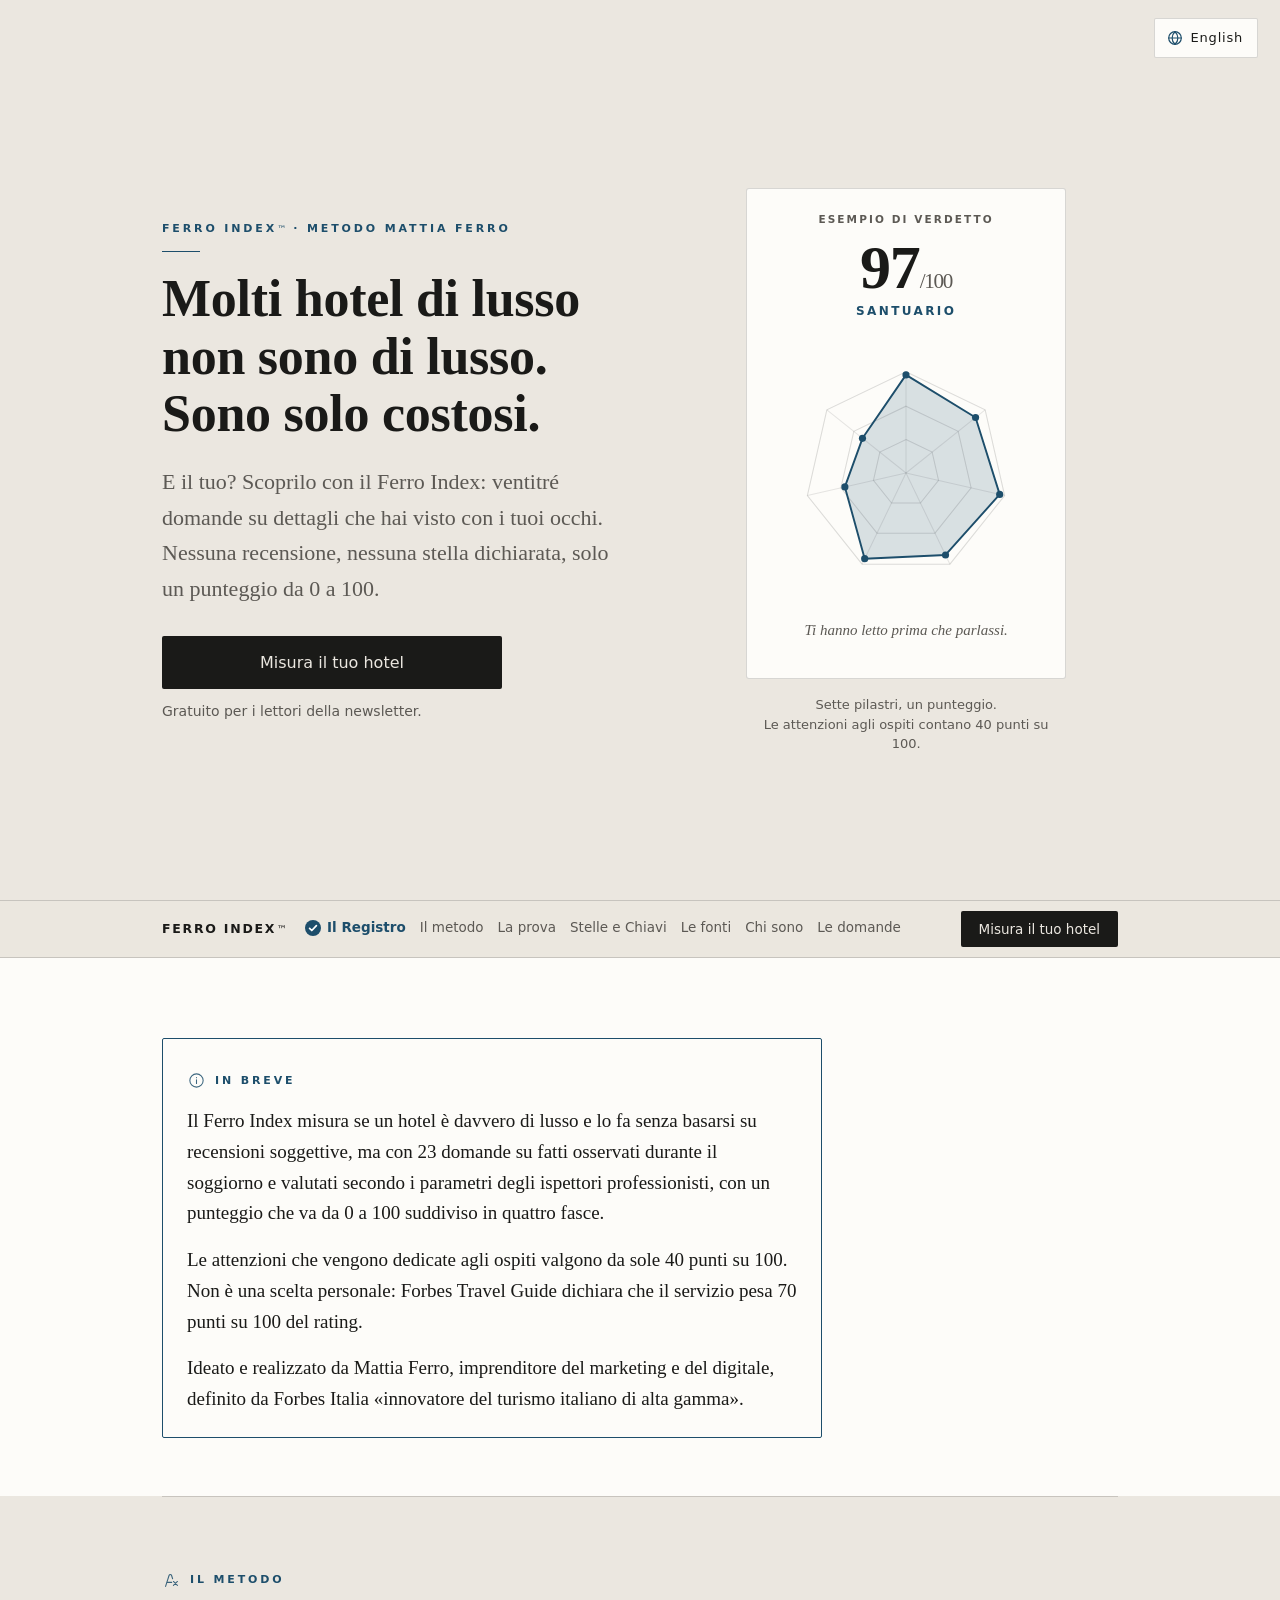
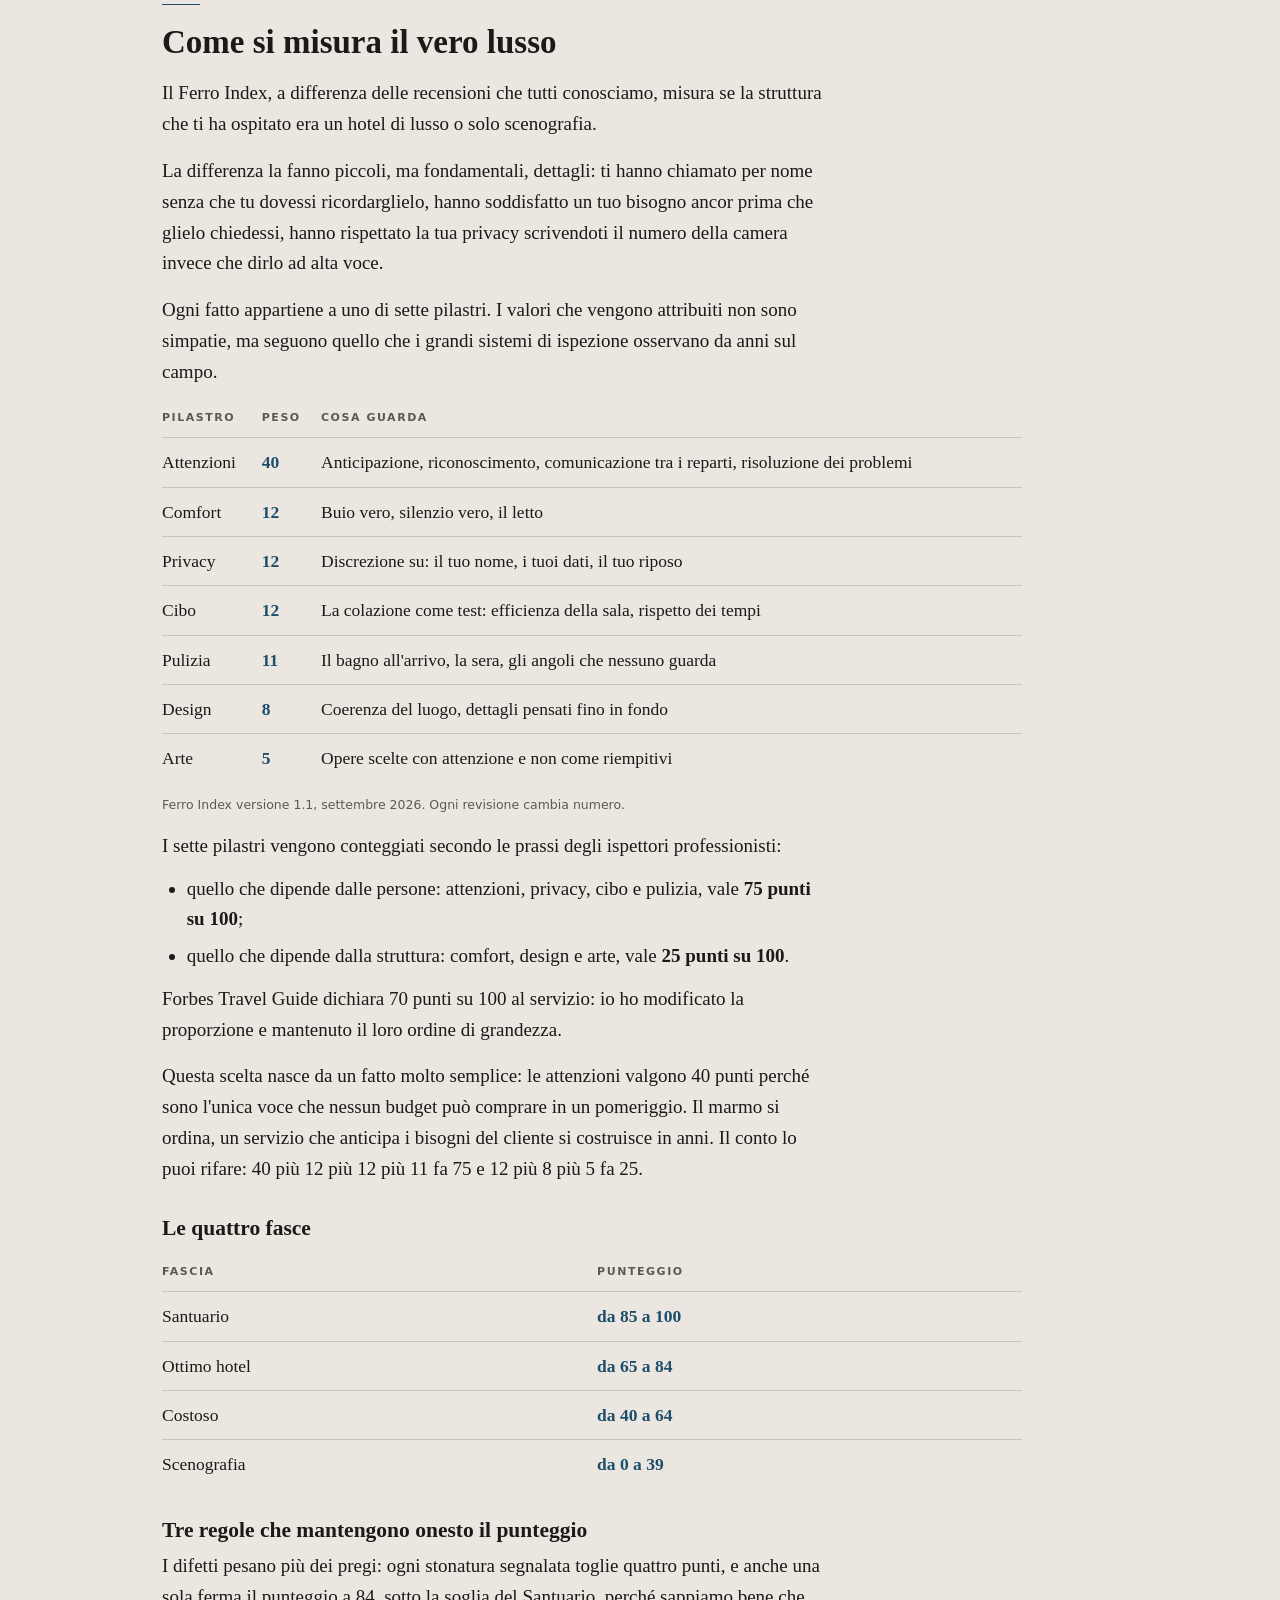
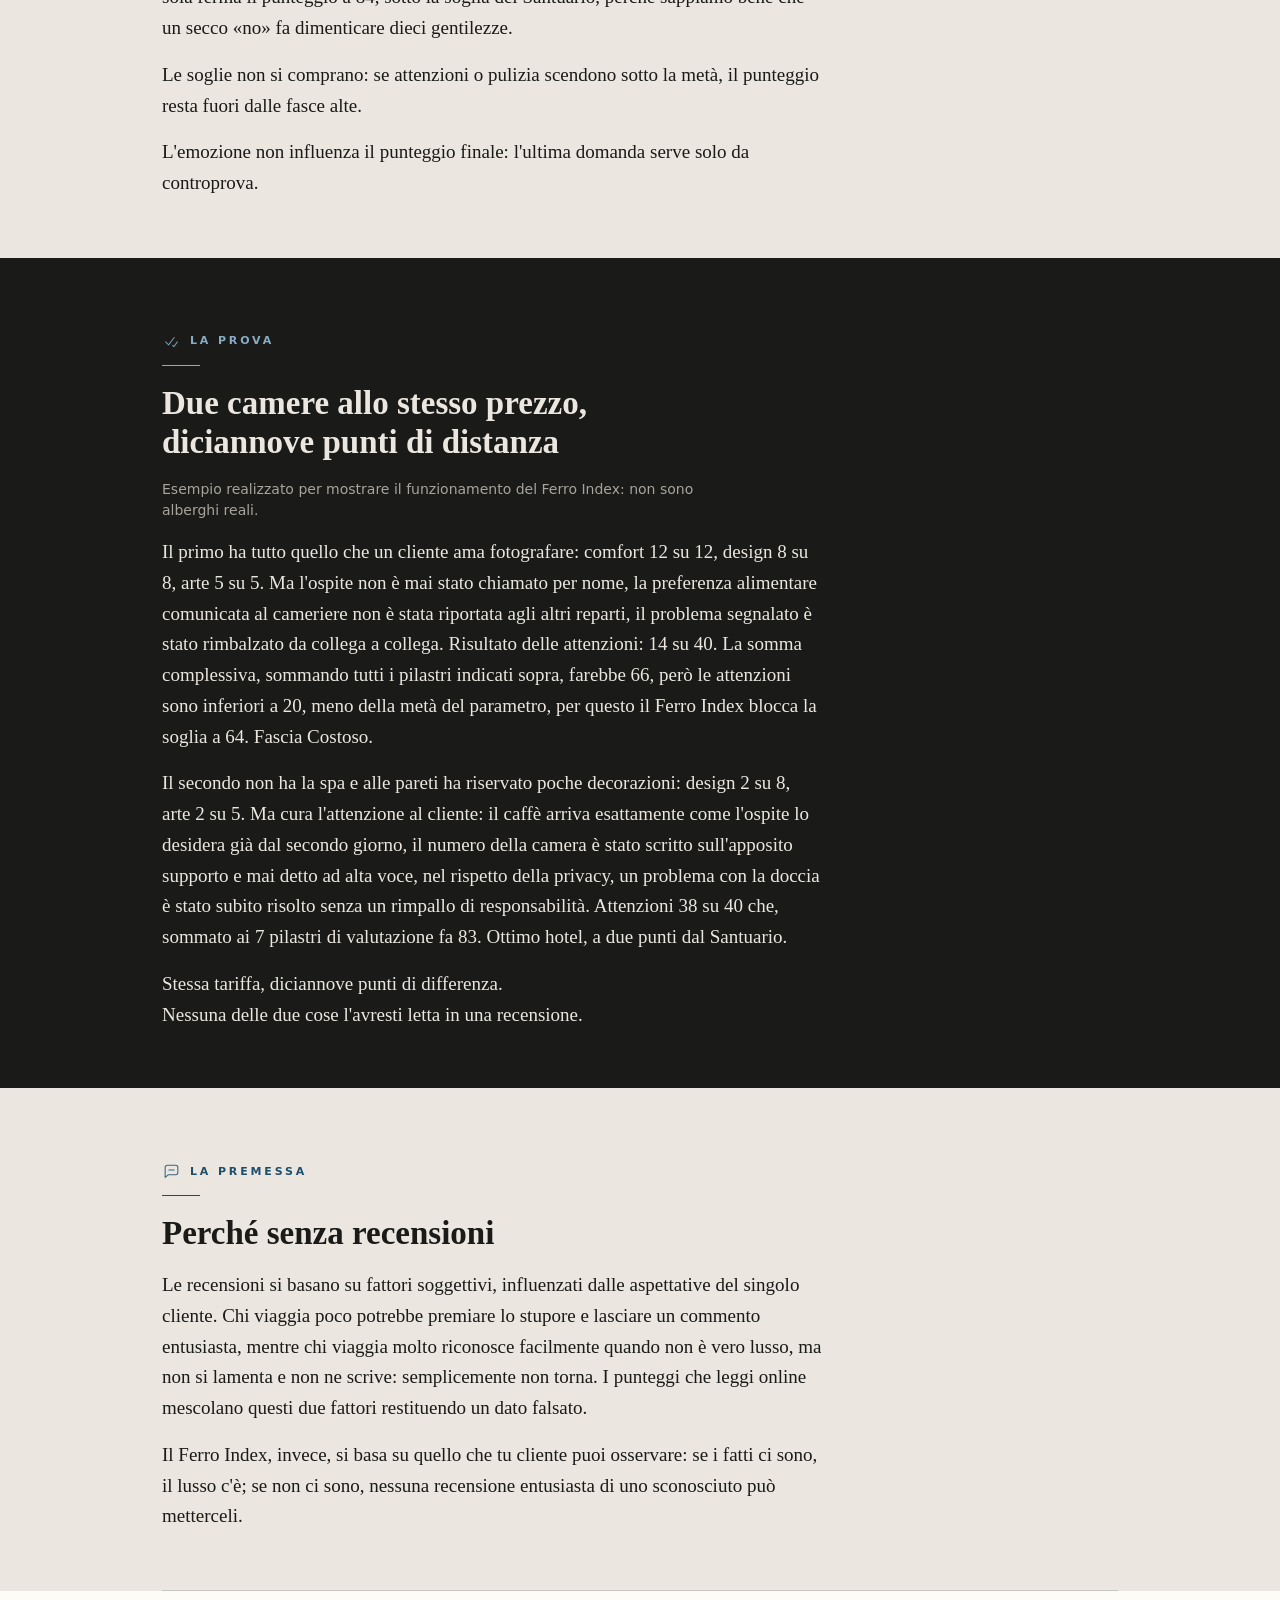
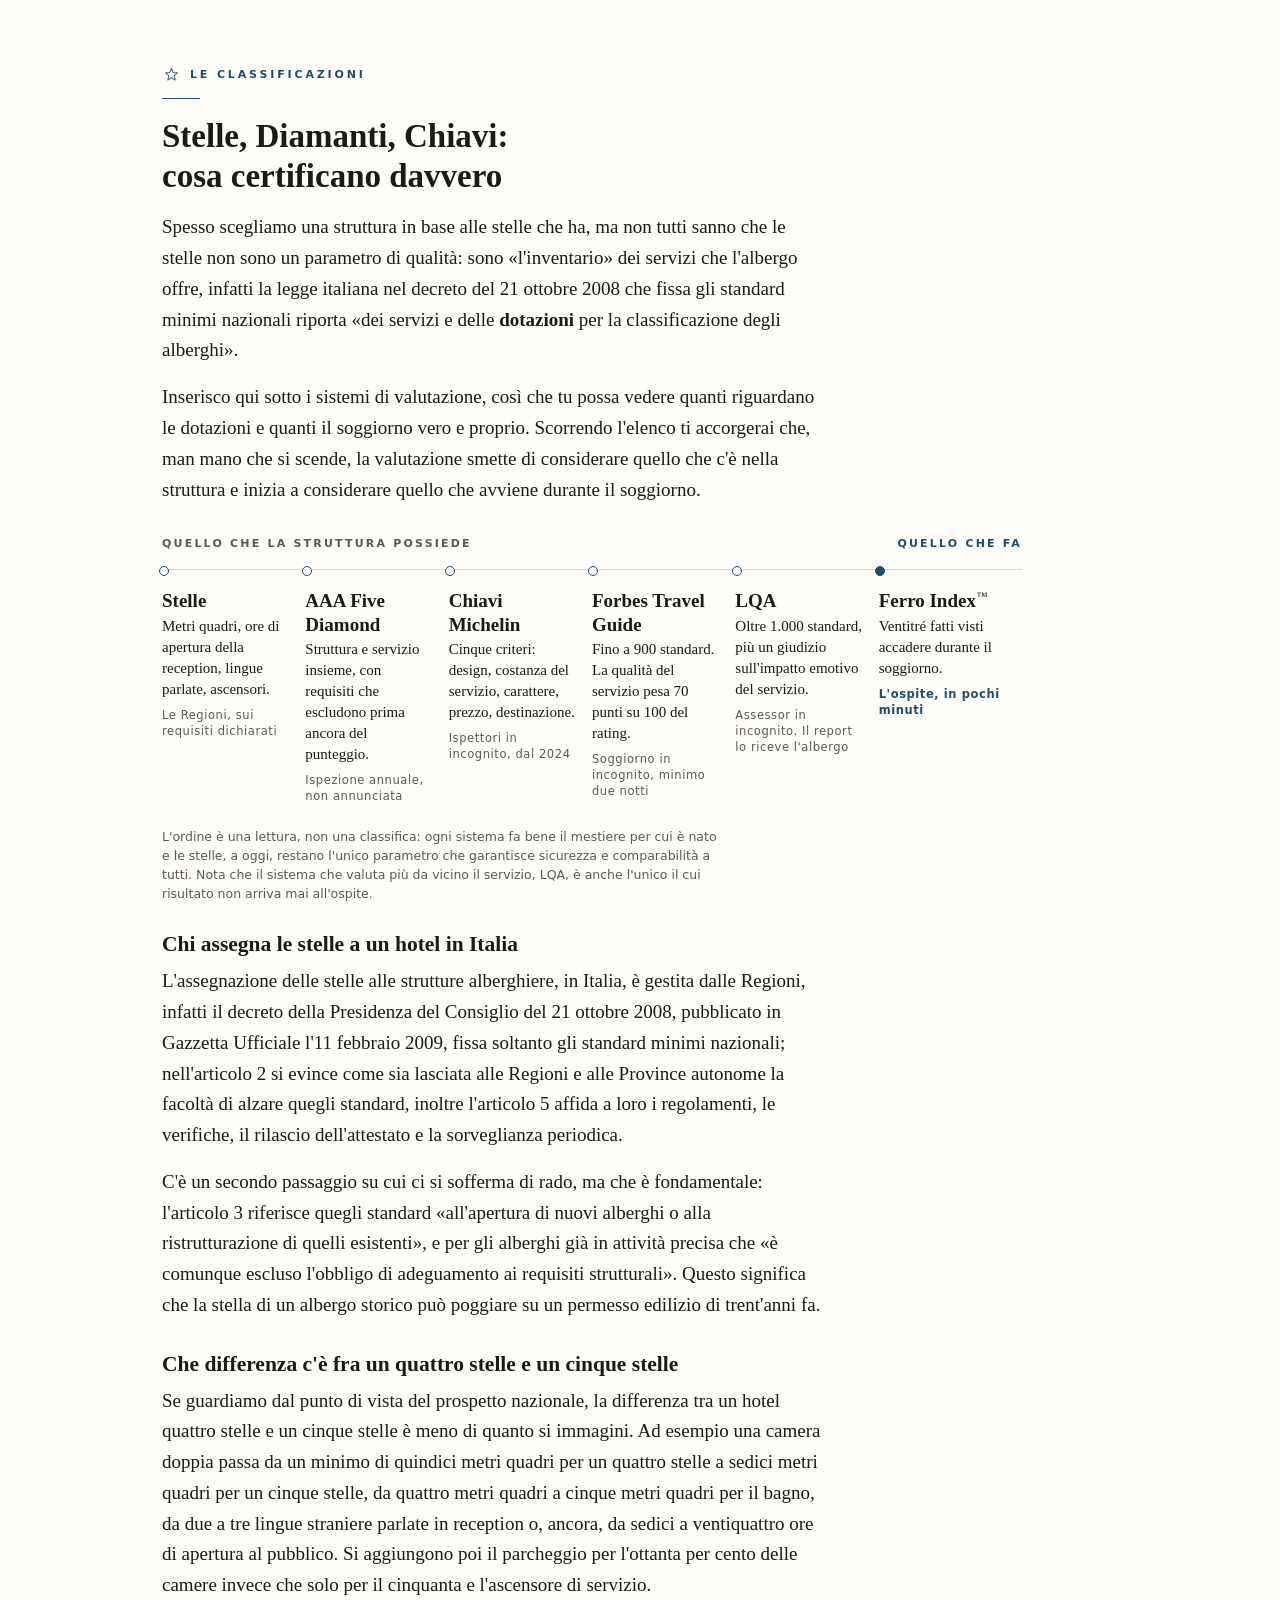
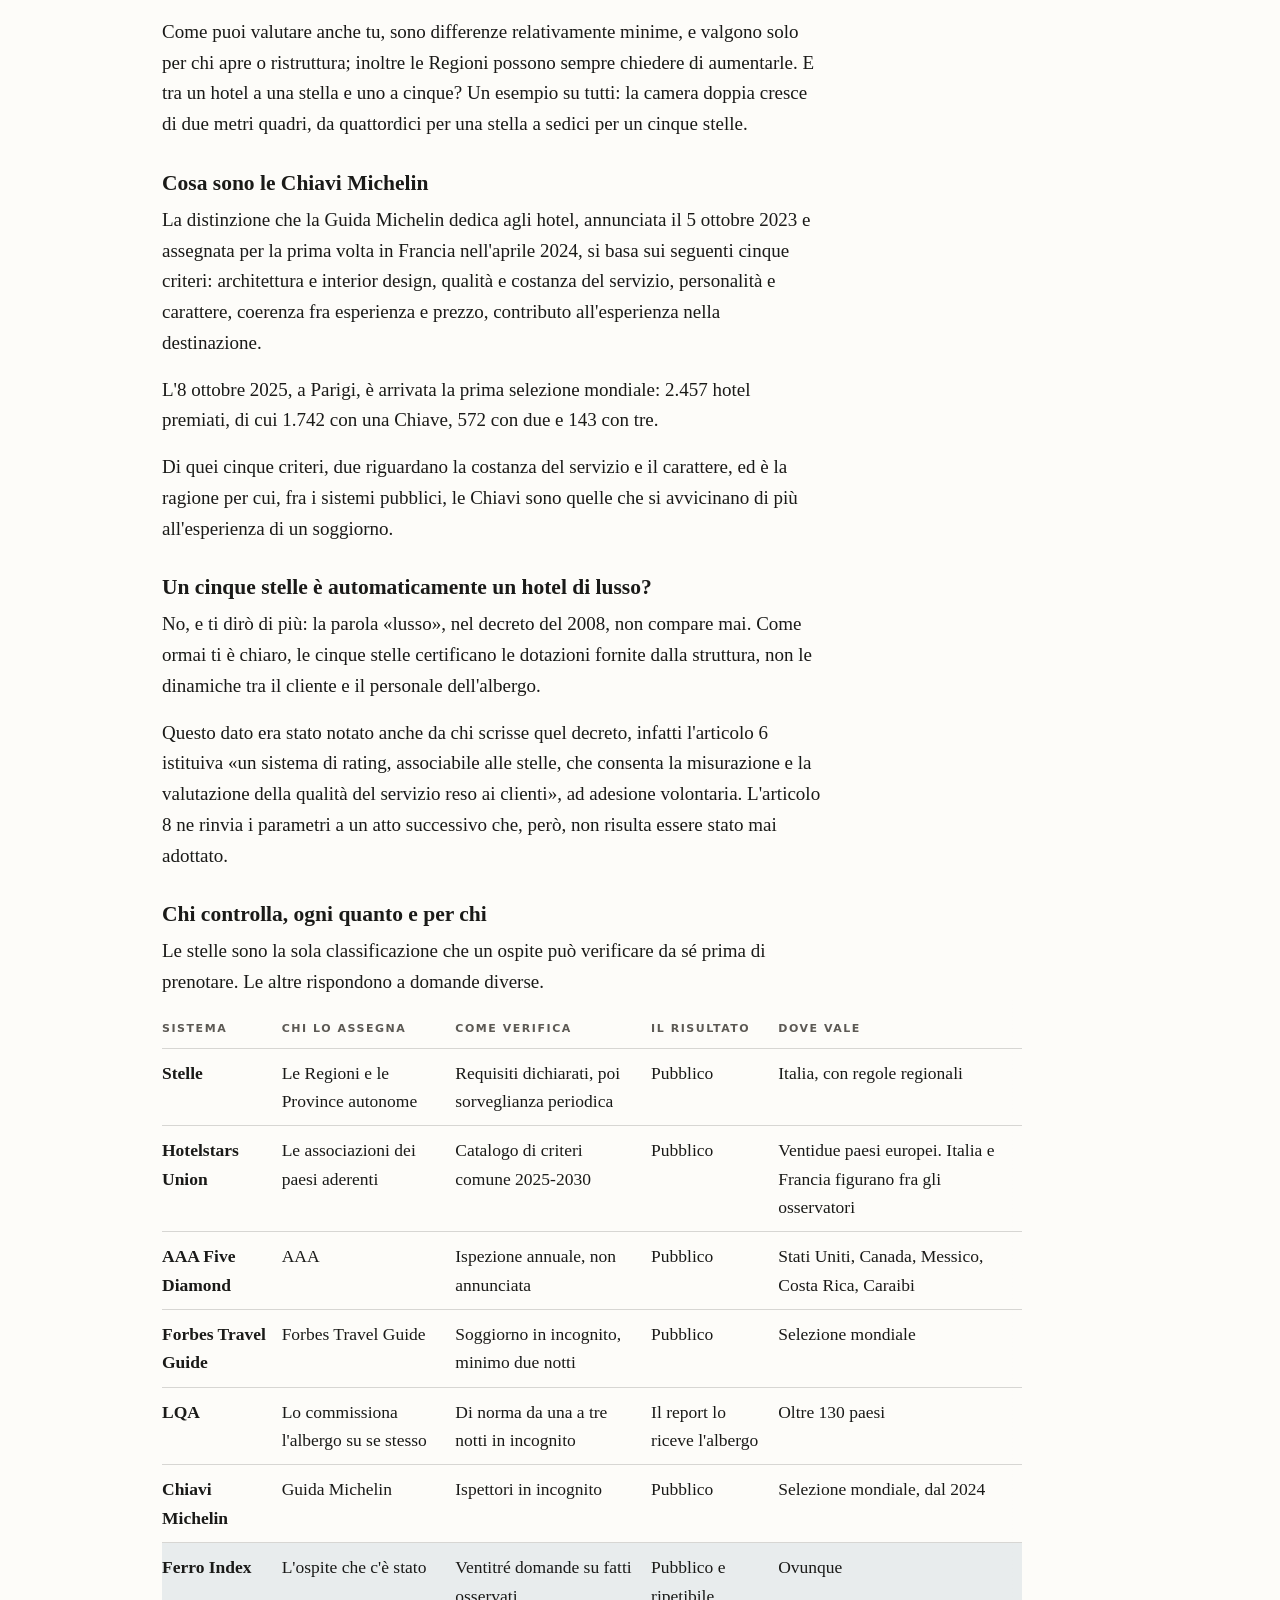
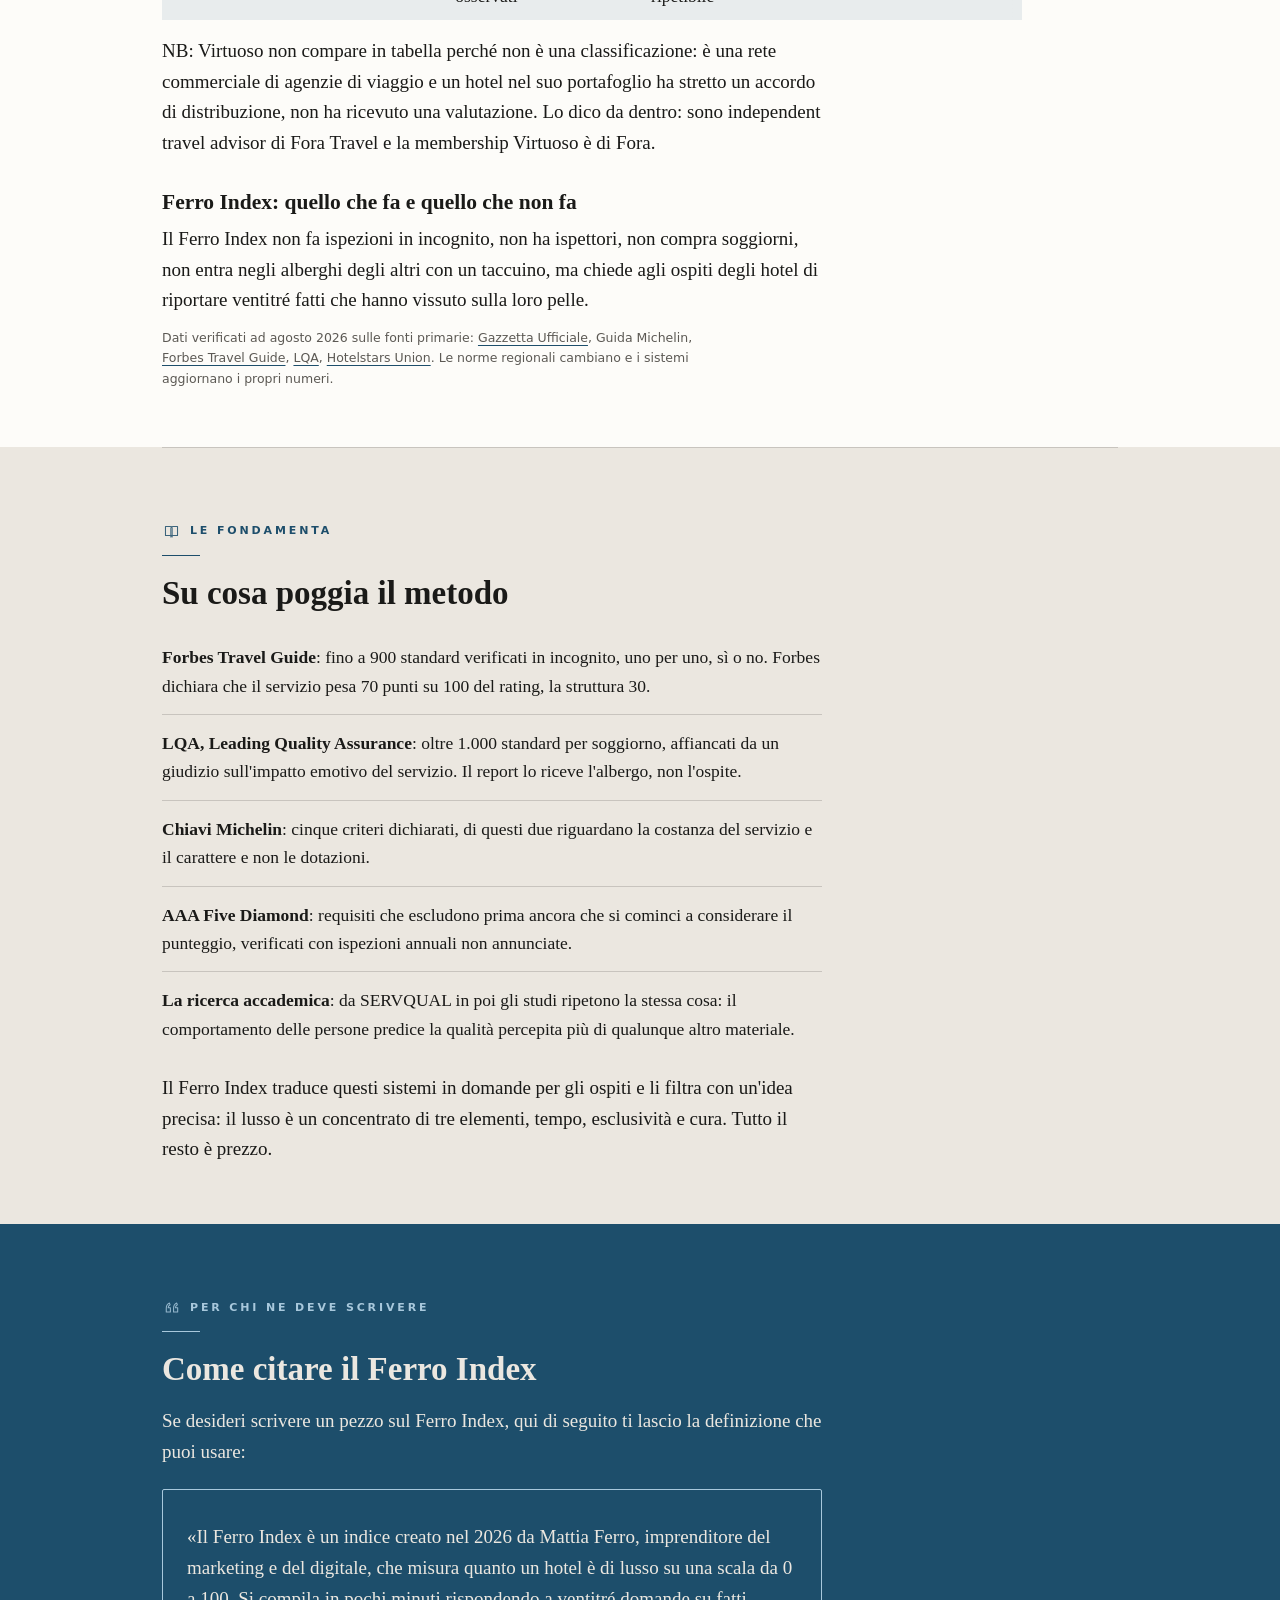
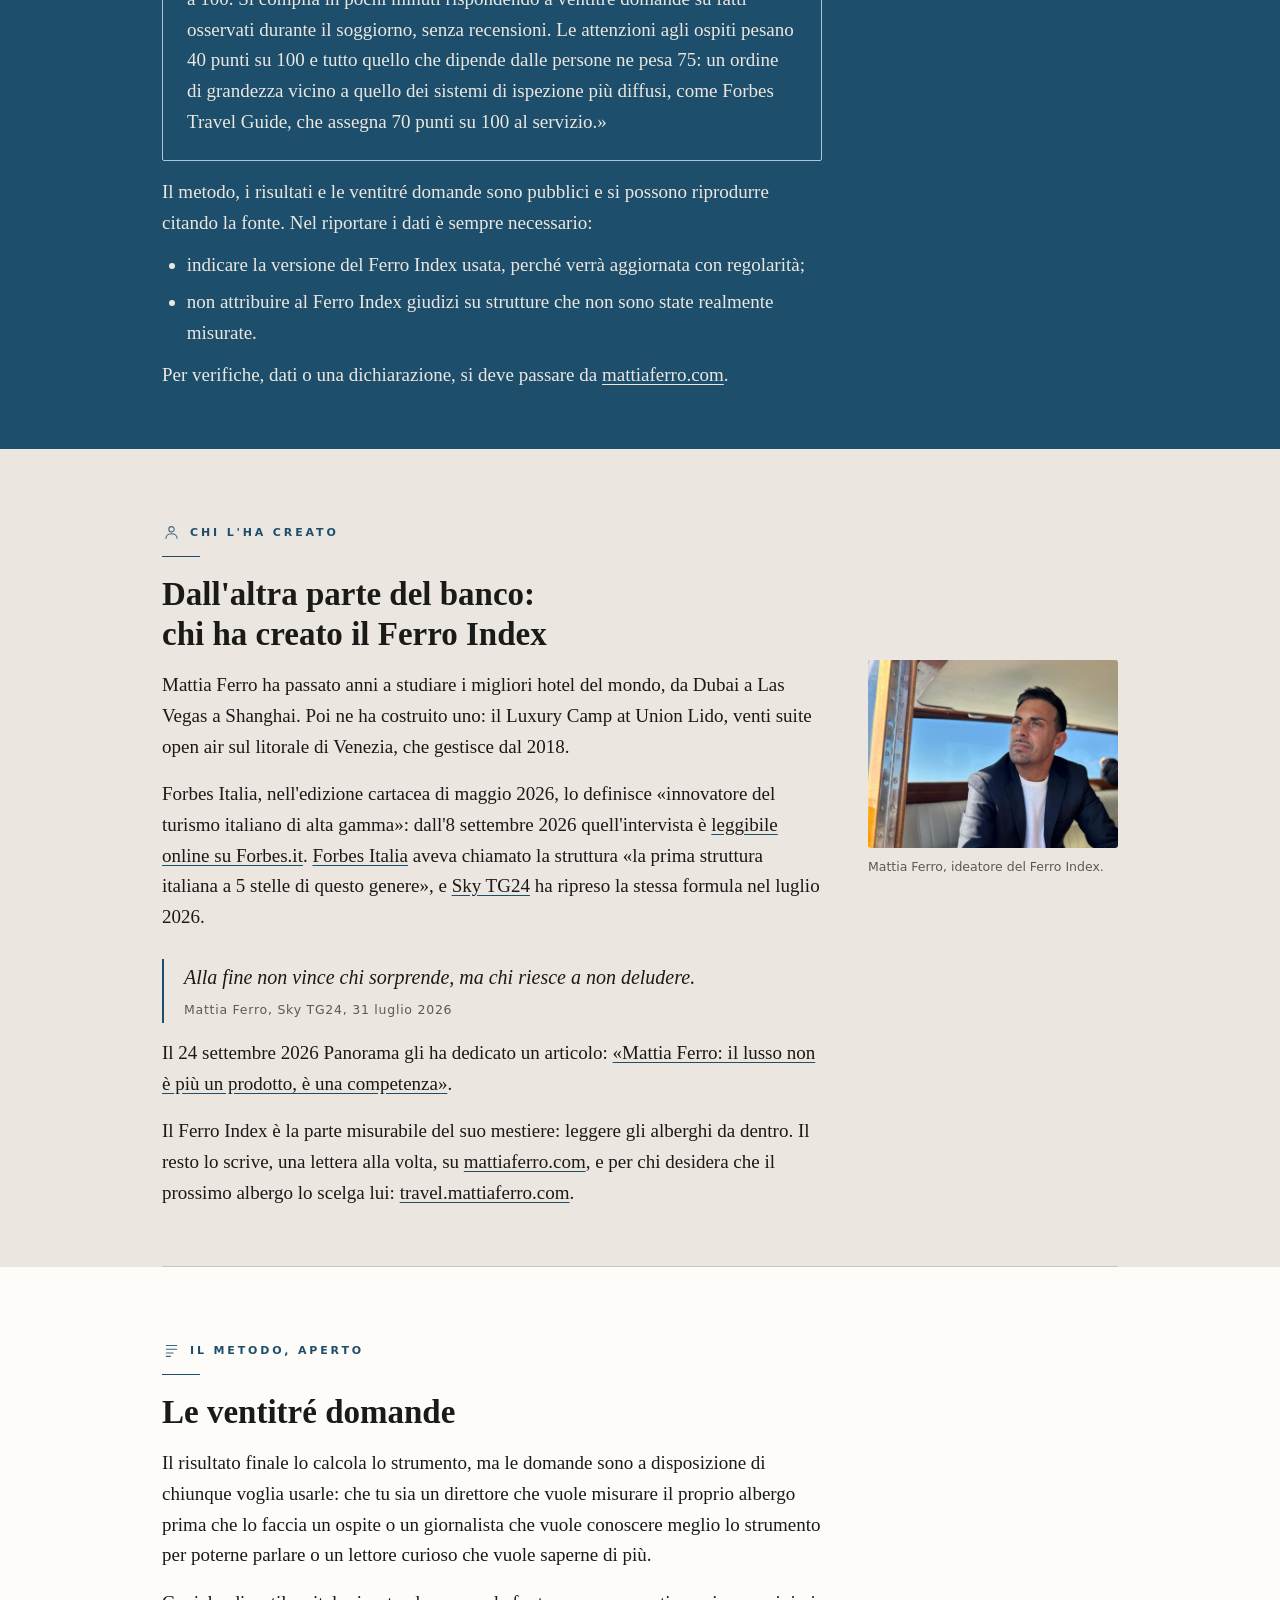
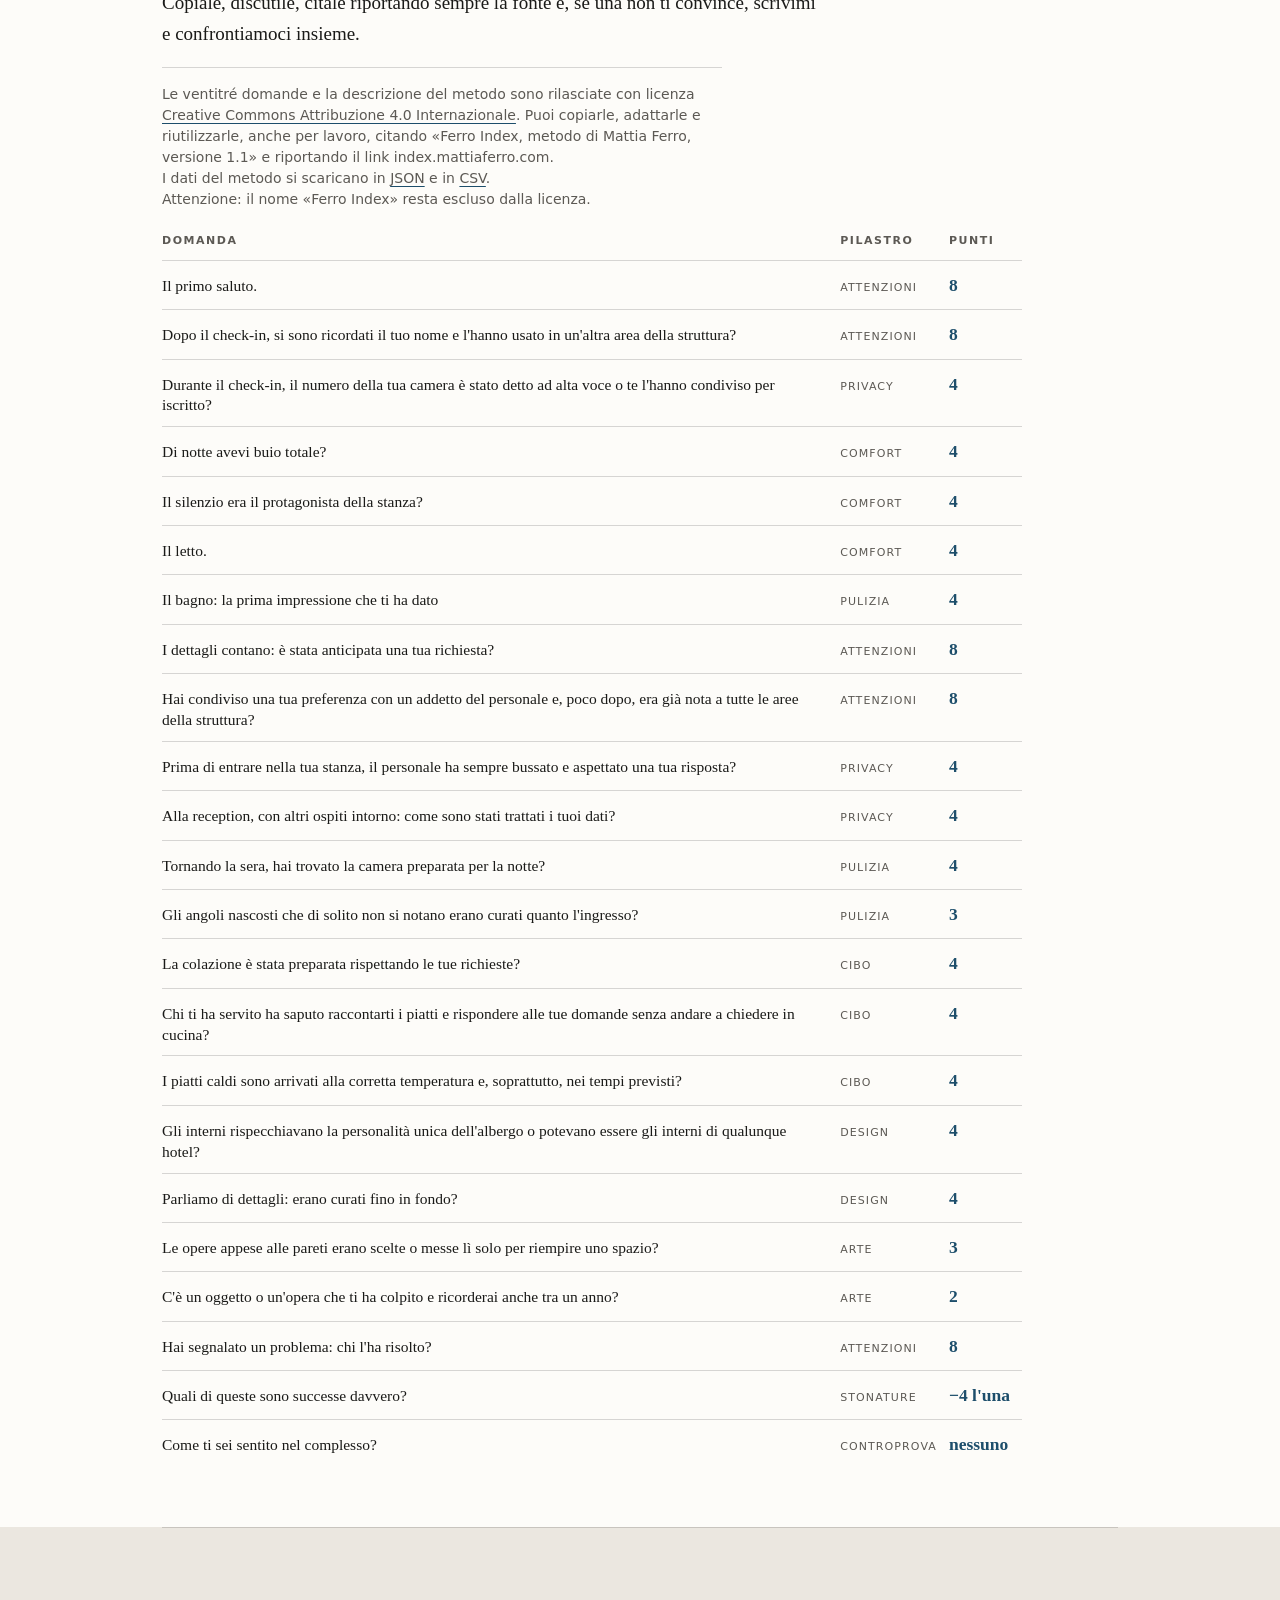
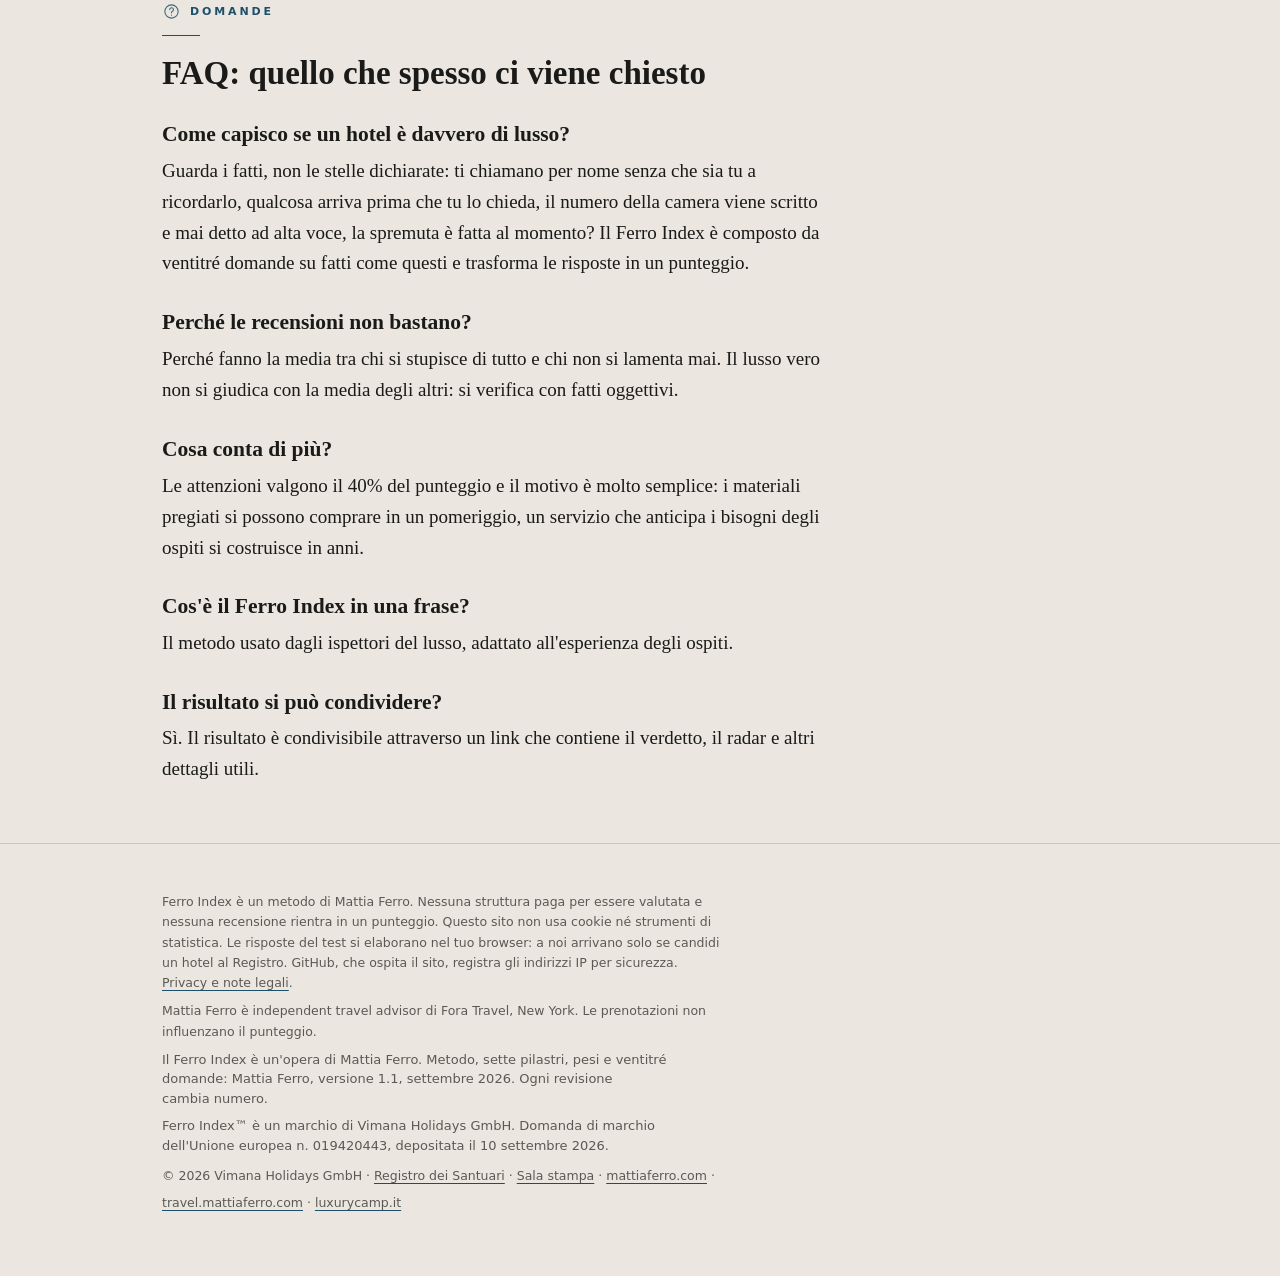
==== commit e73563c2: "Home allineate alla sala stampa: link nel piè di pagina, identità «imprenditore del marketing e del " ====
--- a/index.html
+++ b/index.html
@@ -123,8 +123,8 @@
       "@type": "Person",
       "@id": "https://index.mattiaferro.com/#mattiaferro",
       "name": "Mattia Ferro",
-      "jobTitle": "Fondatore del Luxury Camp at Union Lido, travel advisor",
-      "description": "Fondatore e gestore del Luxury Camp at Union Lido (Cavallino-Treporti, Venezia), definito da Forbes Italia «innovatore del turismo italiano di alta gamma». Independent travel advisor di Fora Travel.",
+      "jobTitle": "Imprenditore del marketing e del digitale, ideatore del Ferro Index",
+      "description": "Imprenditore del marketing e del digitale e ideatore del Ferro Index. Forbes Italia lo ha definito «innovatore del turismo italiano di alta gamma». Ha fondato e gestisce il Luxury Camp at Union Lido (Cavallino-Treporti, Venezia). Independent travel advisor di Fora Travel.",
       "url": "https://mattiaferro.com",
       "subjectOf": [
         {
@@ -387,7 +387,7 @@
       <p class="occhiello"><svg class="sez-segno" viewBox="0 0 24 24" aria-hidden="true" fill="none" stroke="currentColor" stroke-width="1.35" stroke-linecap="round" stroke-linejoin="round"><circle cx="12" cy="12" r="8.4"/><path d="M12 8.2v.2M12 11.2v4.6"/></svg>In breve</p>
       <p>Il Ferro Index misura se un hotel è davvero di lusso e lo fa senza basarsi su recensioni soggettive, ma con 23 domande su fatti osservati durante il soggiorno e valutati secondo i parametri degli ispettori professionisti, con un punteggio che va da 0 a 100 suddiviso in quattro fasce.</p>
       <p>Le attenzioni che vengono dedicate agli ospiti valgono da sole 40 punti su 100. Non è una scelta personale: Forbes Travel Guide dichiara che il servizio pesa 70 punti su 100 del rating.</p>
-      <p>Ideato e realizzato da Mattia Ferro, fondatore del Luxury Camp at Union Lido, definito da Forbes Italia «innovatore del turismo italiano di alta gamma».</p>
+      <p>Ideato e realizzato da Mattia Ferro, imprenditore del marketing e del digitale, definito da Forbes Italia «innovatore del turismo italiano di alta gamma».</p>
     </div>
   </section>
 
@@ -563,7 +563,7 @@
     <h2>Come citare il Ferro Index</h2>
     <p>Se desideri scrivere un pezzo sul Ferro Index, qui di seguito ti lascio la definizione che puoi usare:</p>
     <div class="inbreve">
-      <p>«Il Ferro Index è un indice creato nel 2026 da Mattia Ferro, fondatore del Luxury Camp at Union Lido, che misura quanto un hotel è di lusso su una scala da 0 a 100. Si compila in pochi minuti rispondendo a ventitré domande su fatti osservabili durante il soggiorno; non sono richieste recensioni. Le attenzioni agli ospiti valgono 40 punti su 100, e le voci che riguardano i comportamenti delle persone ne valgono 75 in totale: un ordine di grandezza vicino a quello dei sistemi di ispezione più diffusi, come Forbes Travel Guide che, ad esempio, dichiara 70 punti su 100 al servizio.»</p>
+      <p>«Il Ferro Index è un indice creato nel 2026 da Mattia Ferro, imprenditore del marketing e del digitale, che misura quanto un hotel è di lusso su una scala da 0 a 100. Si compila in pochi minuti rispondendo a ventitré domande su fatti osservati durante il soggiorno, senza recensioni. Le attenzioni agli ospiti pesano 40 punti su 100 e tutto quello che dipende dalle persone ne pesa 75: un ordine di grandezza vicino a quello dei sistemi di ispezione più diffusi, come Forbes Travel Guide, che assegna 70 punti su 100 al servizio.»</p>
     </div>
     <p>Il metodo, i risultati e le ventitré domande sono pubblici e si possono riprodurre citando la fonte. Nel riportare i dati è sempre necessario:</p>
     <ul class="elenco-metodo">
@@ -577,7 +577,7 @@
     <p class="occhiello"><svg class="sez-segno" viewBox="0 0 24 24" aria-hidden="true" fill="none" stroke="currentColor" stroke-width="1.35" stroke-linecap="round" stroke-linejoin="round"><path d="M12 4.6a3.4 3.4 0 1 1 0 6.8 3.4 3.4 0 0 1 0-6.8Z"/><path d="M5 19.4c0-3.5 3.2-5.8 7-5.8s7 2.3 7 5.8"/></svg>Chi l'ha creato</p>
     <hr class="filetto">
     <h2>Dall'altra parte del banco: chi ha creato il Ferro Index</h2>
-    <figure class="ritratto"><img src="/assets/mattia.jpg" alt="Mattia Ferro, fondatore del Luxury Camp at Union Lido" width="720" height="960" loading="lazy"><figcaption>Mattia Ferro, fondatore del Luxury Camp at Union Lido.</figcaption></figure>
+    <figure class="ritratto"><img src="/assets/mattia.jpg" alt="Mattia Ferro, imprenditore del marketing e del digitale e ideatore del Ferro Index" width="720" height="960" loading="lazy"><figcaption>Mattia Ferro, ideatore del Ferro Index.</figcaption></figure>
     <p>Mattia Ferro ha passato anni a studiare i migliori hotel del mondo, da Dubai a Las Vegas a Shanghai. Poi ne ha costruito uno: il Luxury Camp at Union Lido, venti suite open air sul litorale di Venezia, che gestisce dal 2018.</p>
     <p>Forbes Italia, nell'edizione cartacea di maggio 2026, lo definisce «innovatore del turismo italiano di alta gamma»: dall'8 settembre 2026 quell'intervista è <a href="https://forbes.it/2026/09/08/mattia-ferro-nuovo-lusso-luxury-camp">leggibile online su Forbes.it</a>. <a href="https://forbes.it/2025/07/14/luxury-camp-lesperienza-esclusiva-delle-vacanze-allaria-aperta">Forbes Italia</a> aveva chiamato la struttura «la prima struttura italiana a 5 stelle di questo genere», e <a href="https://tg24.sky.it/lifestyle/2026/07/31/turismo-lusso-torna-consulente-viaggio">Sky TG24</a> ha ripreso la stessa formula nel luglio 2026.</p>
     <blockquote class="citazione">Alla fine non vince chi sorprende, ma chi riesce a non deludere.<cite>Mattia Ferro, Sky TG24, 31 luglio 2026</cite></blockquote>
@@ -651,7 +651,7 @@
     <p>Mattia Ferro è independent travel advisor di Fora Travel, New York. Le prenotazioni non influenzano il punteggio.</p>
     <p class="firma">Il Ferro Index è un'opera di Mattia Ferro. Metodo, sette pilastri, pesi e ventitré domande: Mattia Ferro, versione 1.1, settembre 2026. Ogni revisione cambia numero.</p>
     <p class="firma marchio-nota">Ferro Index™ è un marchio di Vimana Holidays GmbH. Domanda di marchio dell'Unione europea n. 019420443, depositata il 10 settembre 2026.</p>
-    <p>© 2026 Vimana Holidays GmbH · <a href="/santuari/">Registro dei Santuari</a> · <a href="https://mattiaferro.com">mattiaferro.com</a> · <a href="https://travel.mattiaferro.com">travel.mattiaferro.com</a> · <a href="https://luxurycamp.it">luxurycamp.it</a></p>
+    <p>© 2026 Vimana Holidays GmbH · <a href="/santuari/">Registro dei Santuari</a> · <a href="/stampa/">Sala&nbsp;stampa</a> · <a href="https://mattiaferro.com">mattiaferro.com</a> · <a href="https://travel.mattiaferro.com">travel.mattiaferro.com</a> · <a href="https://luxurycamp.it">luxurycamp.it</a></p>
   </div>
 </footer>
 
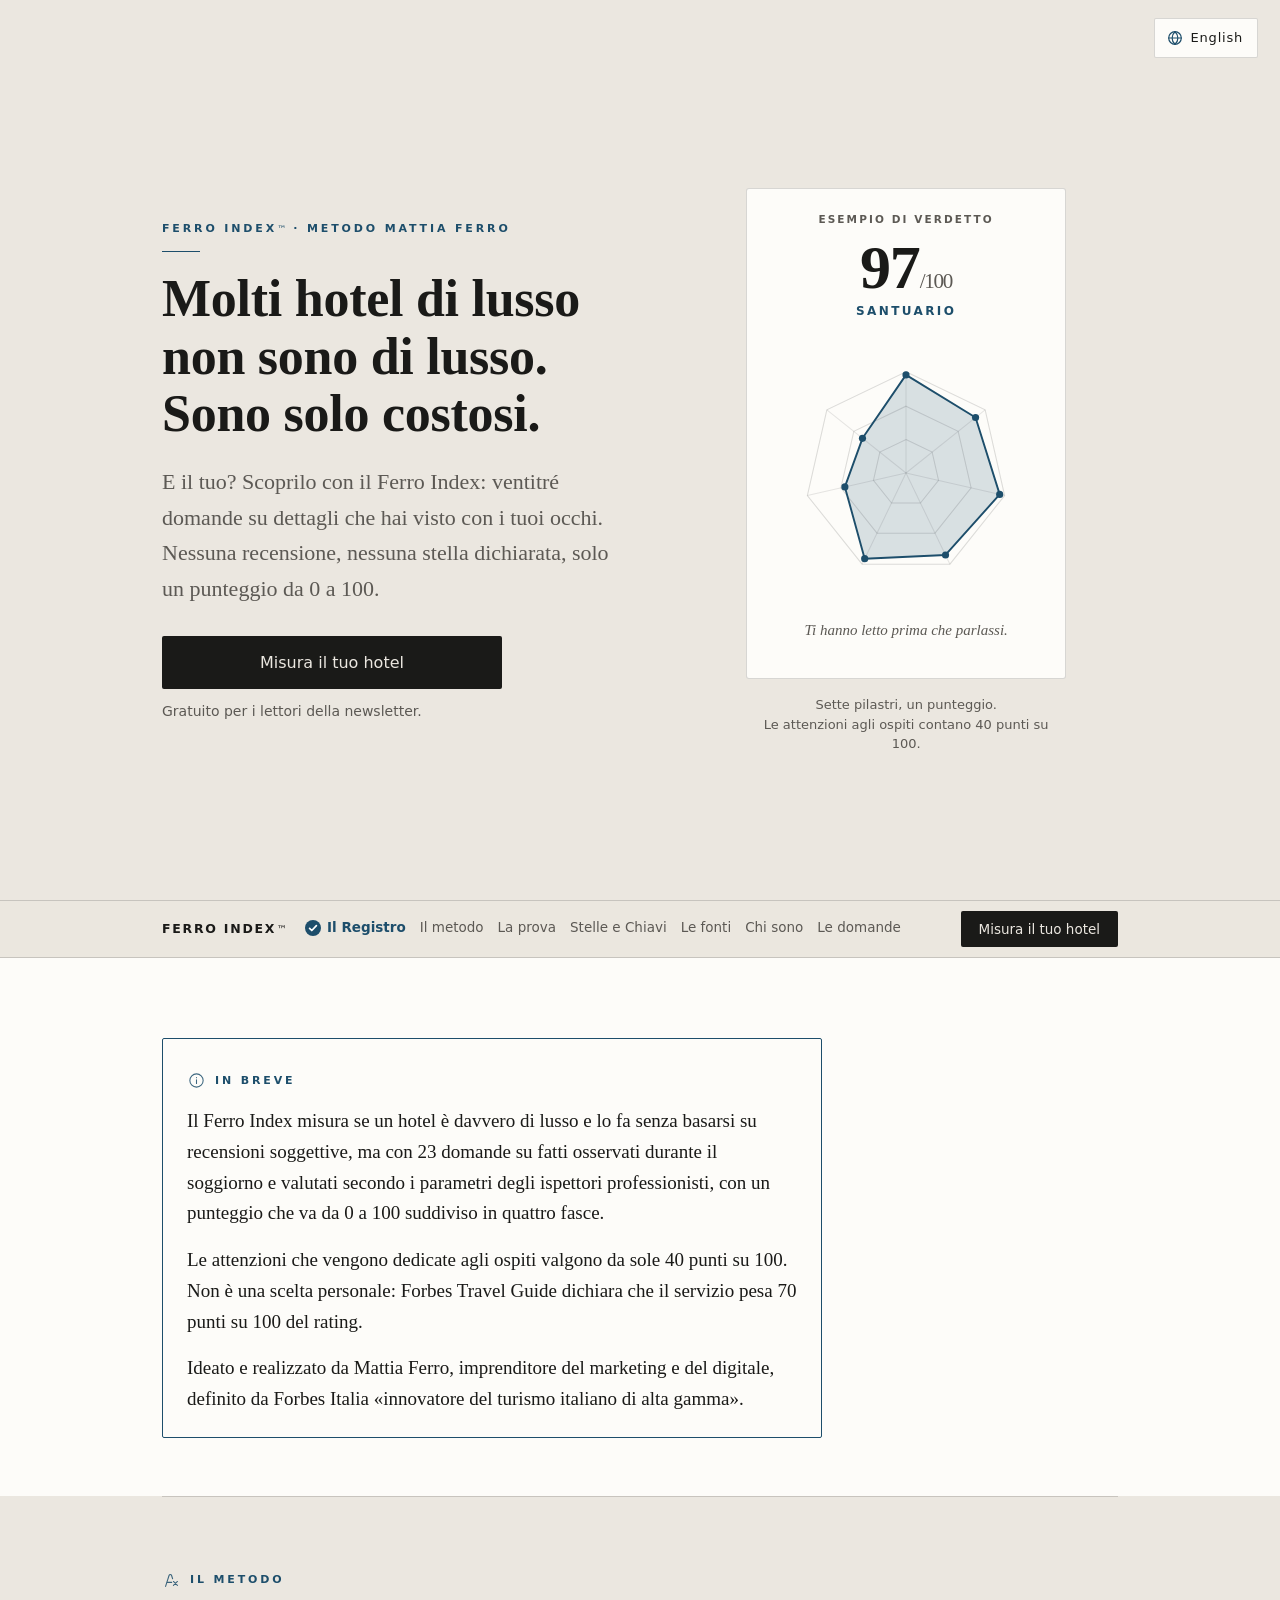
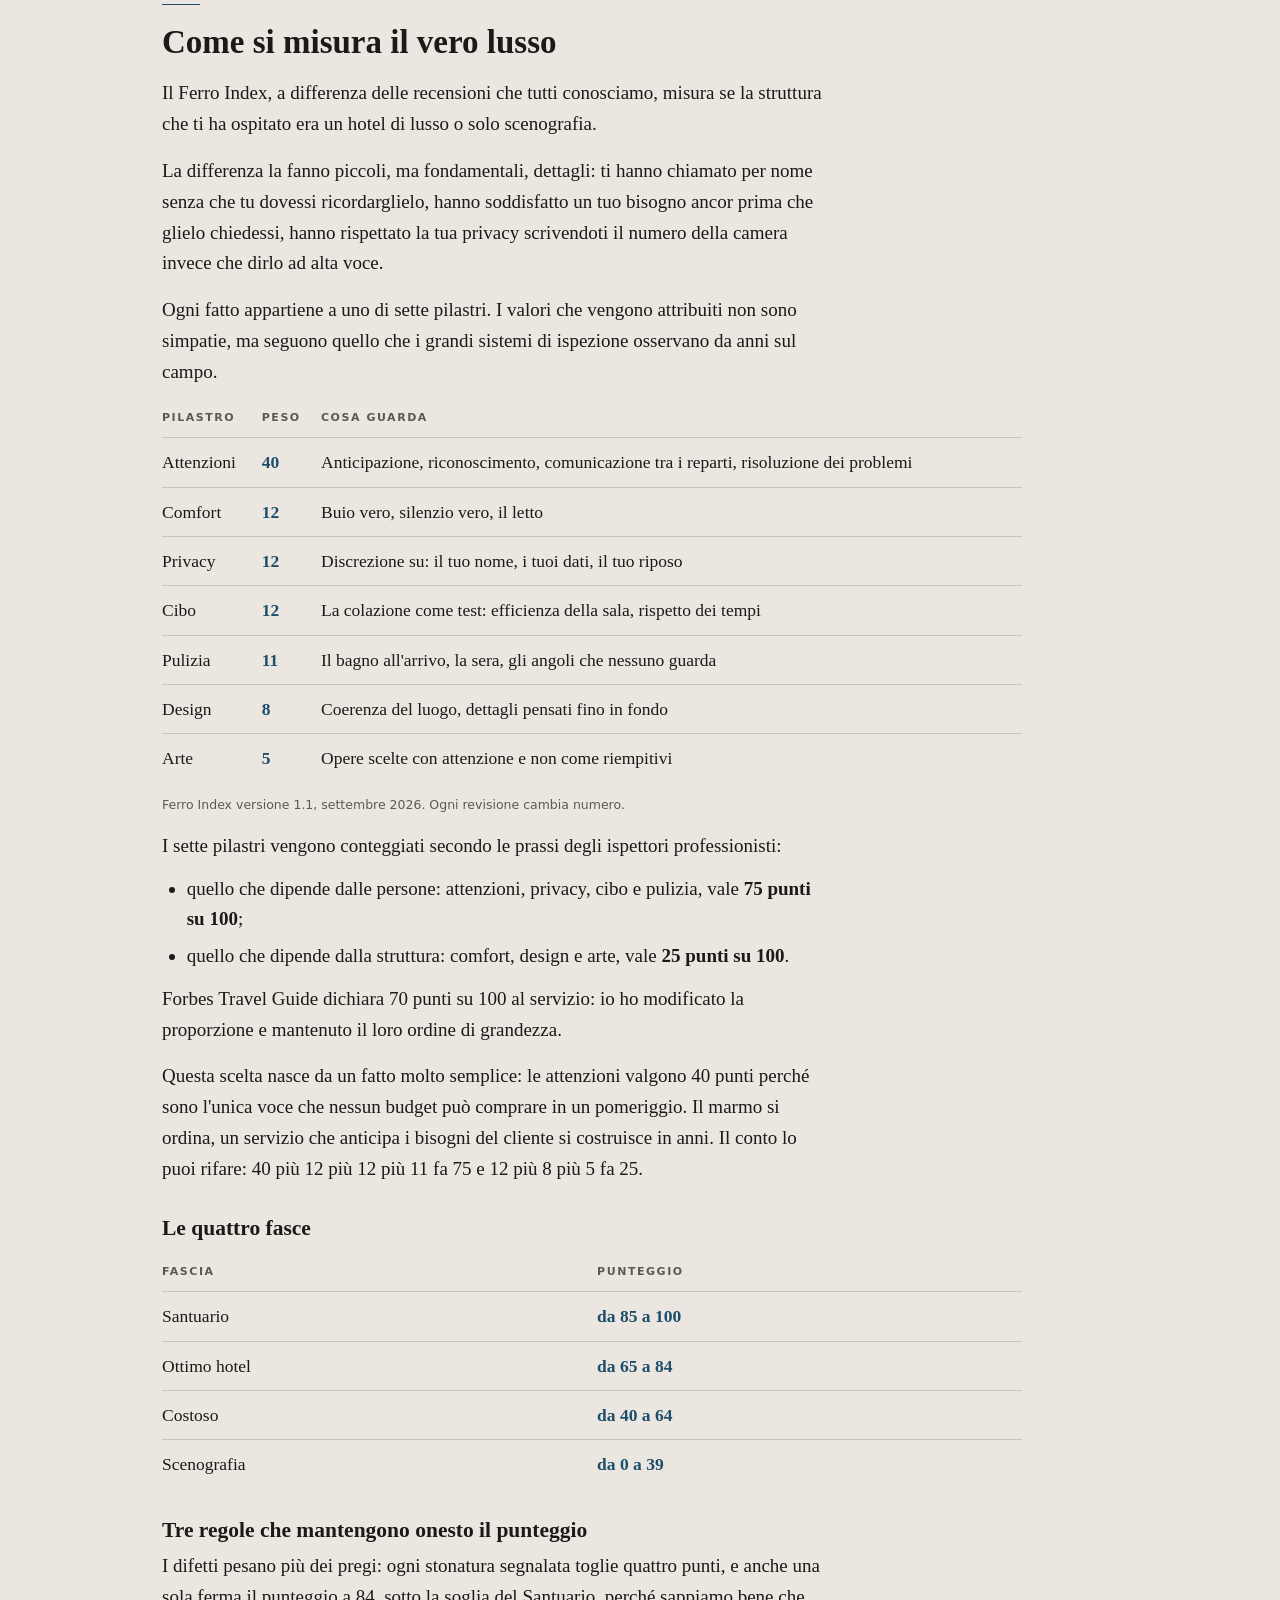
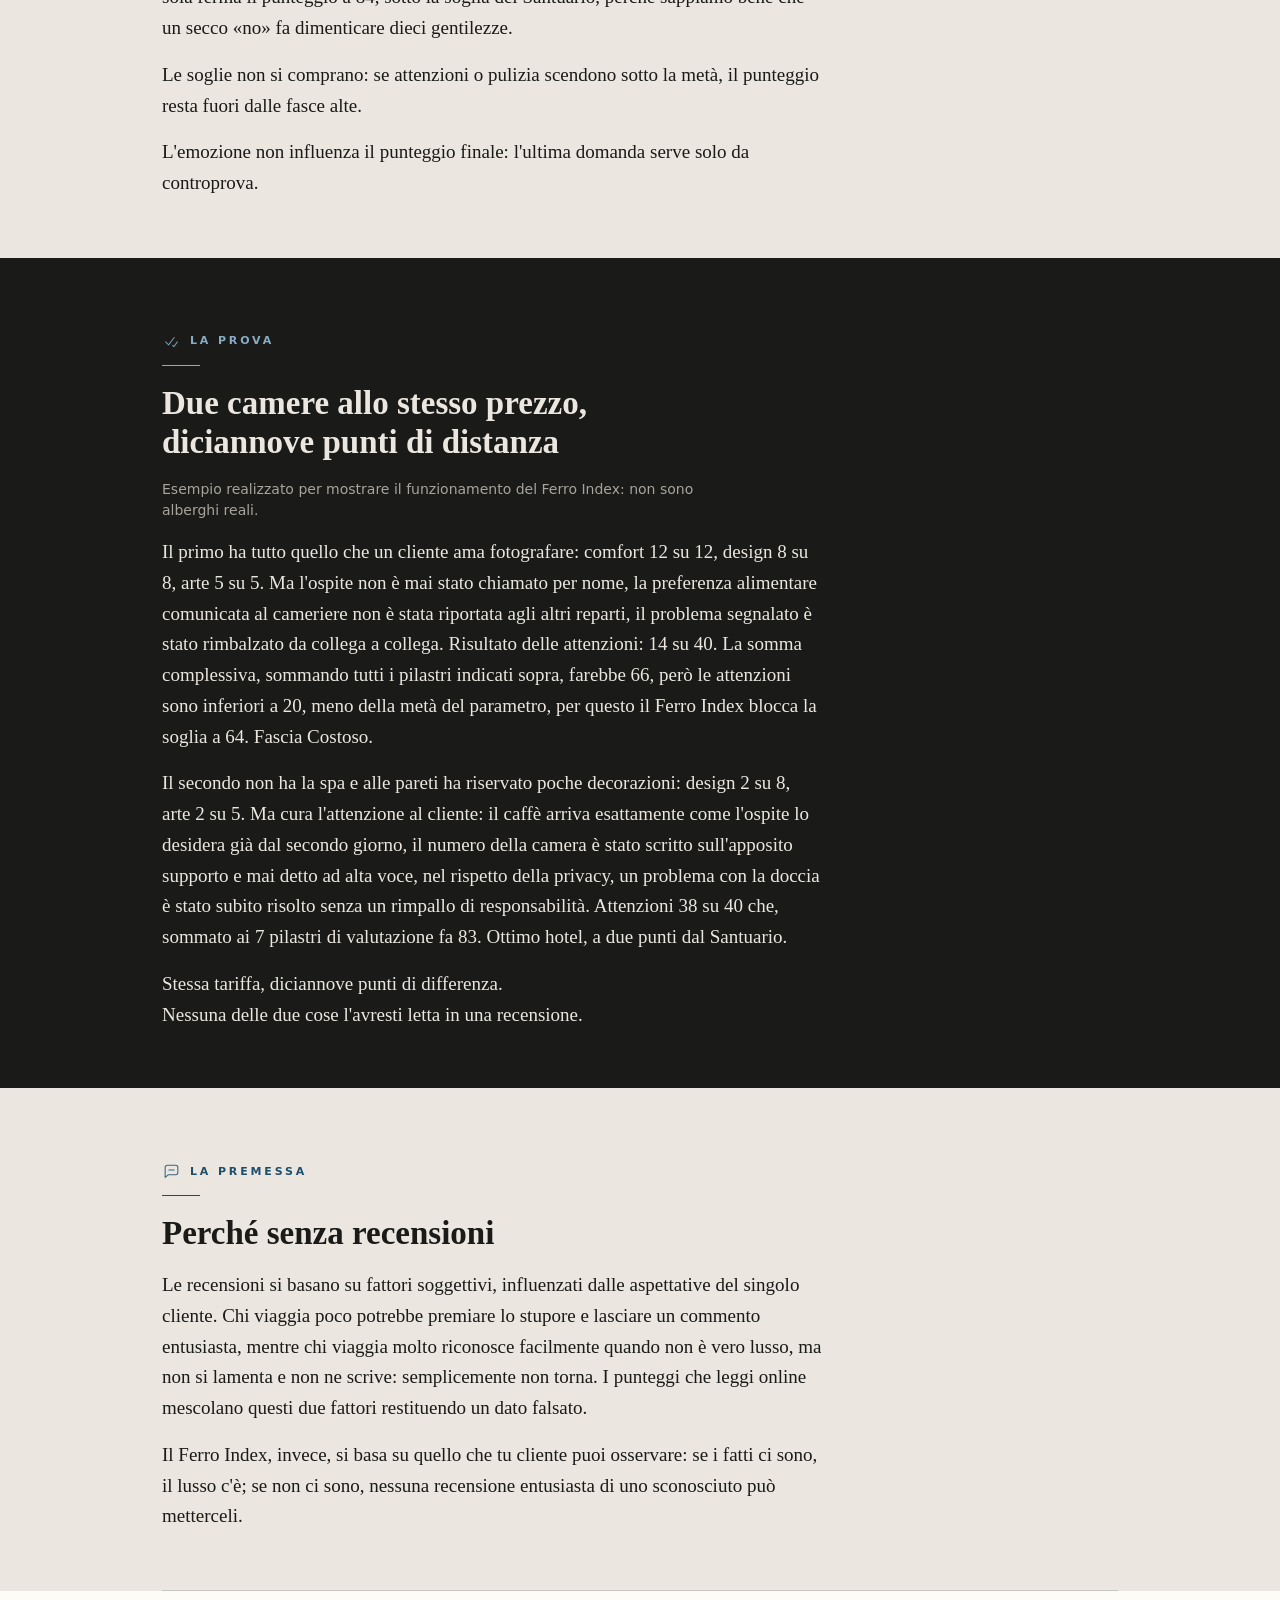
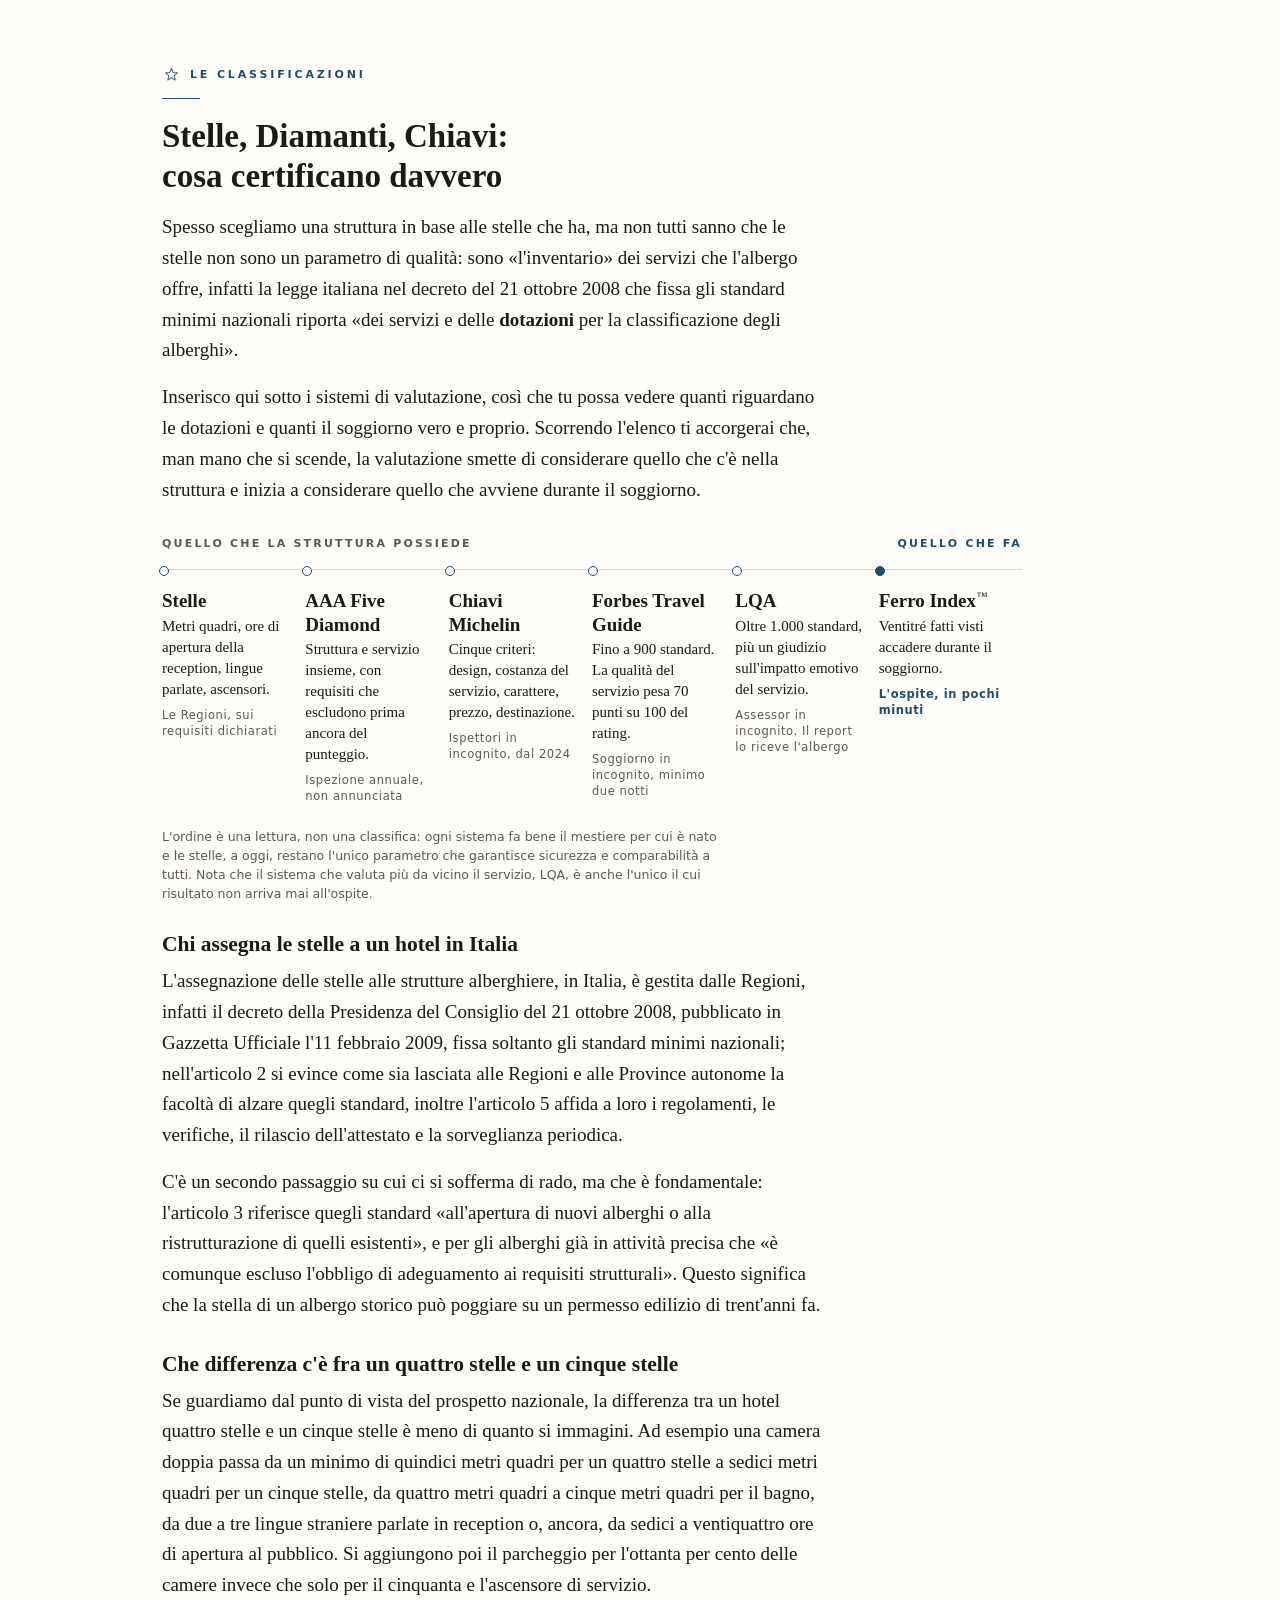
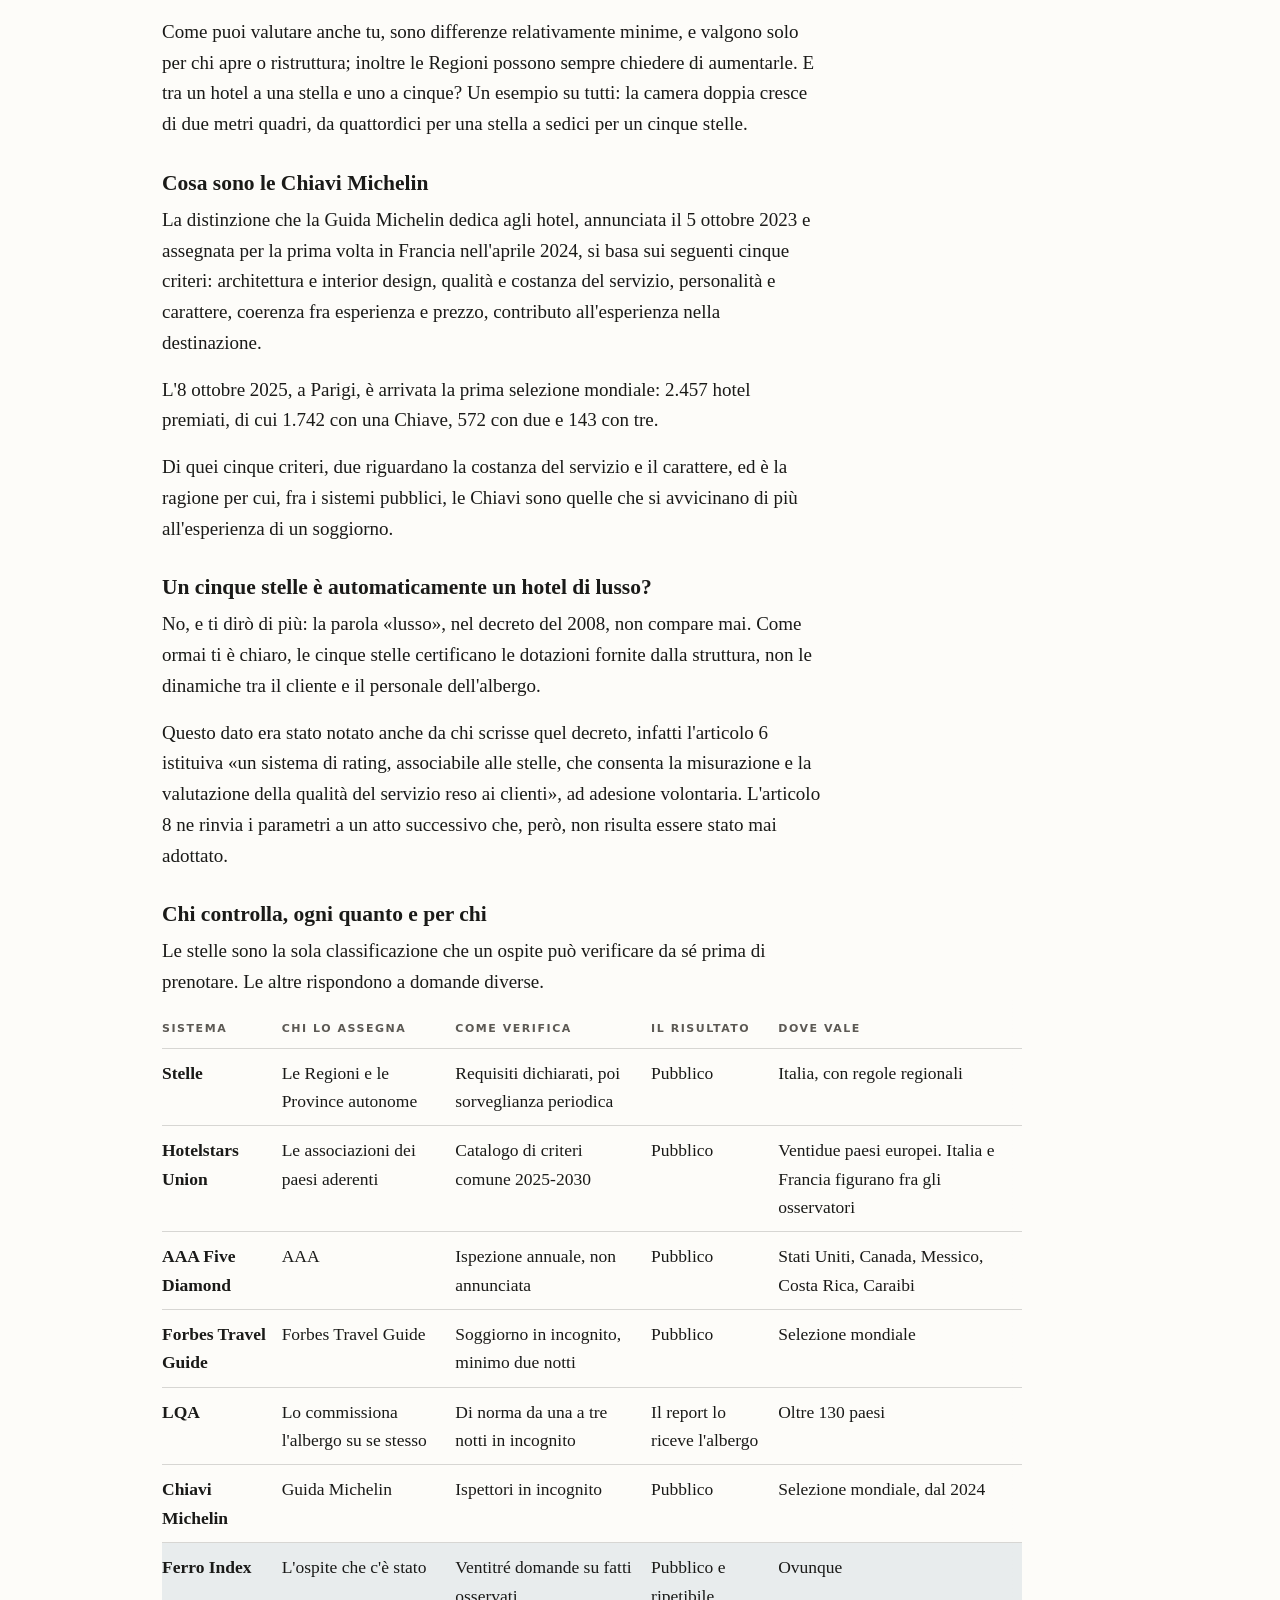
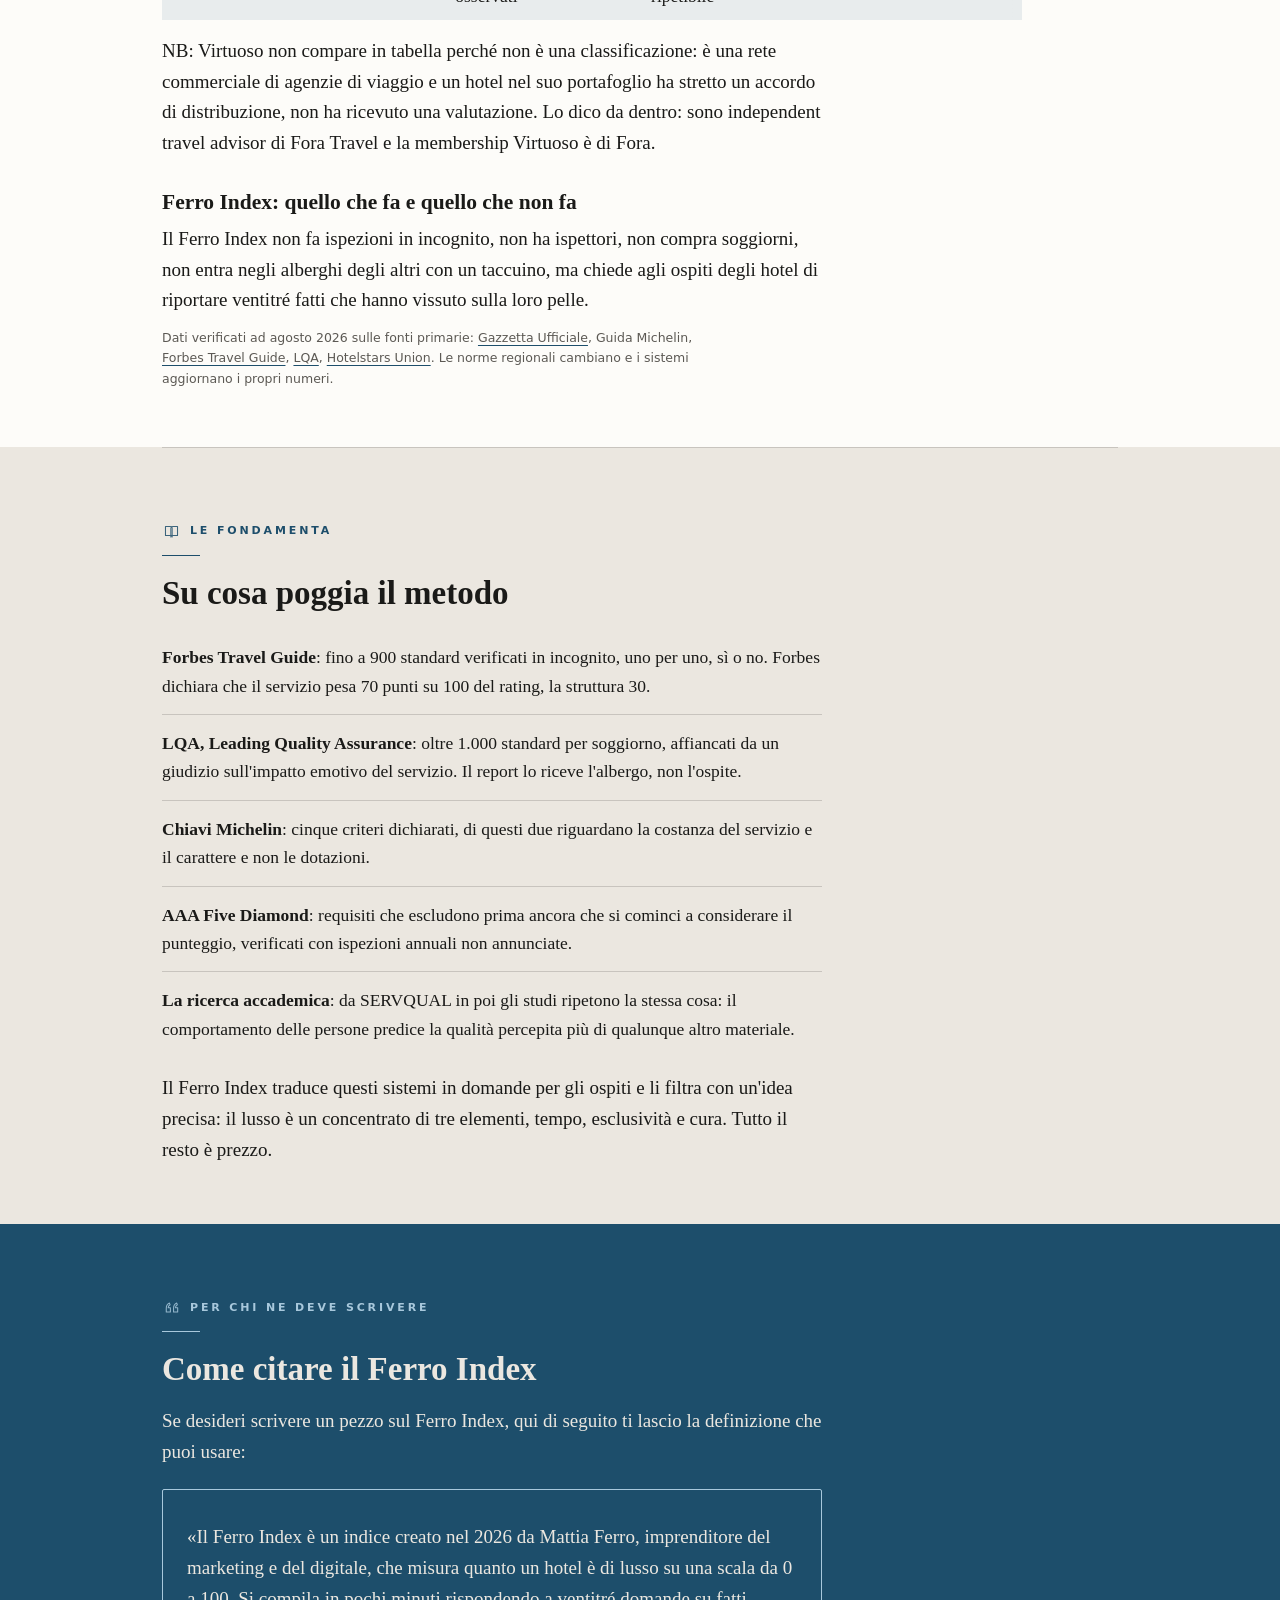
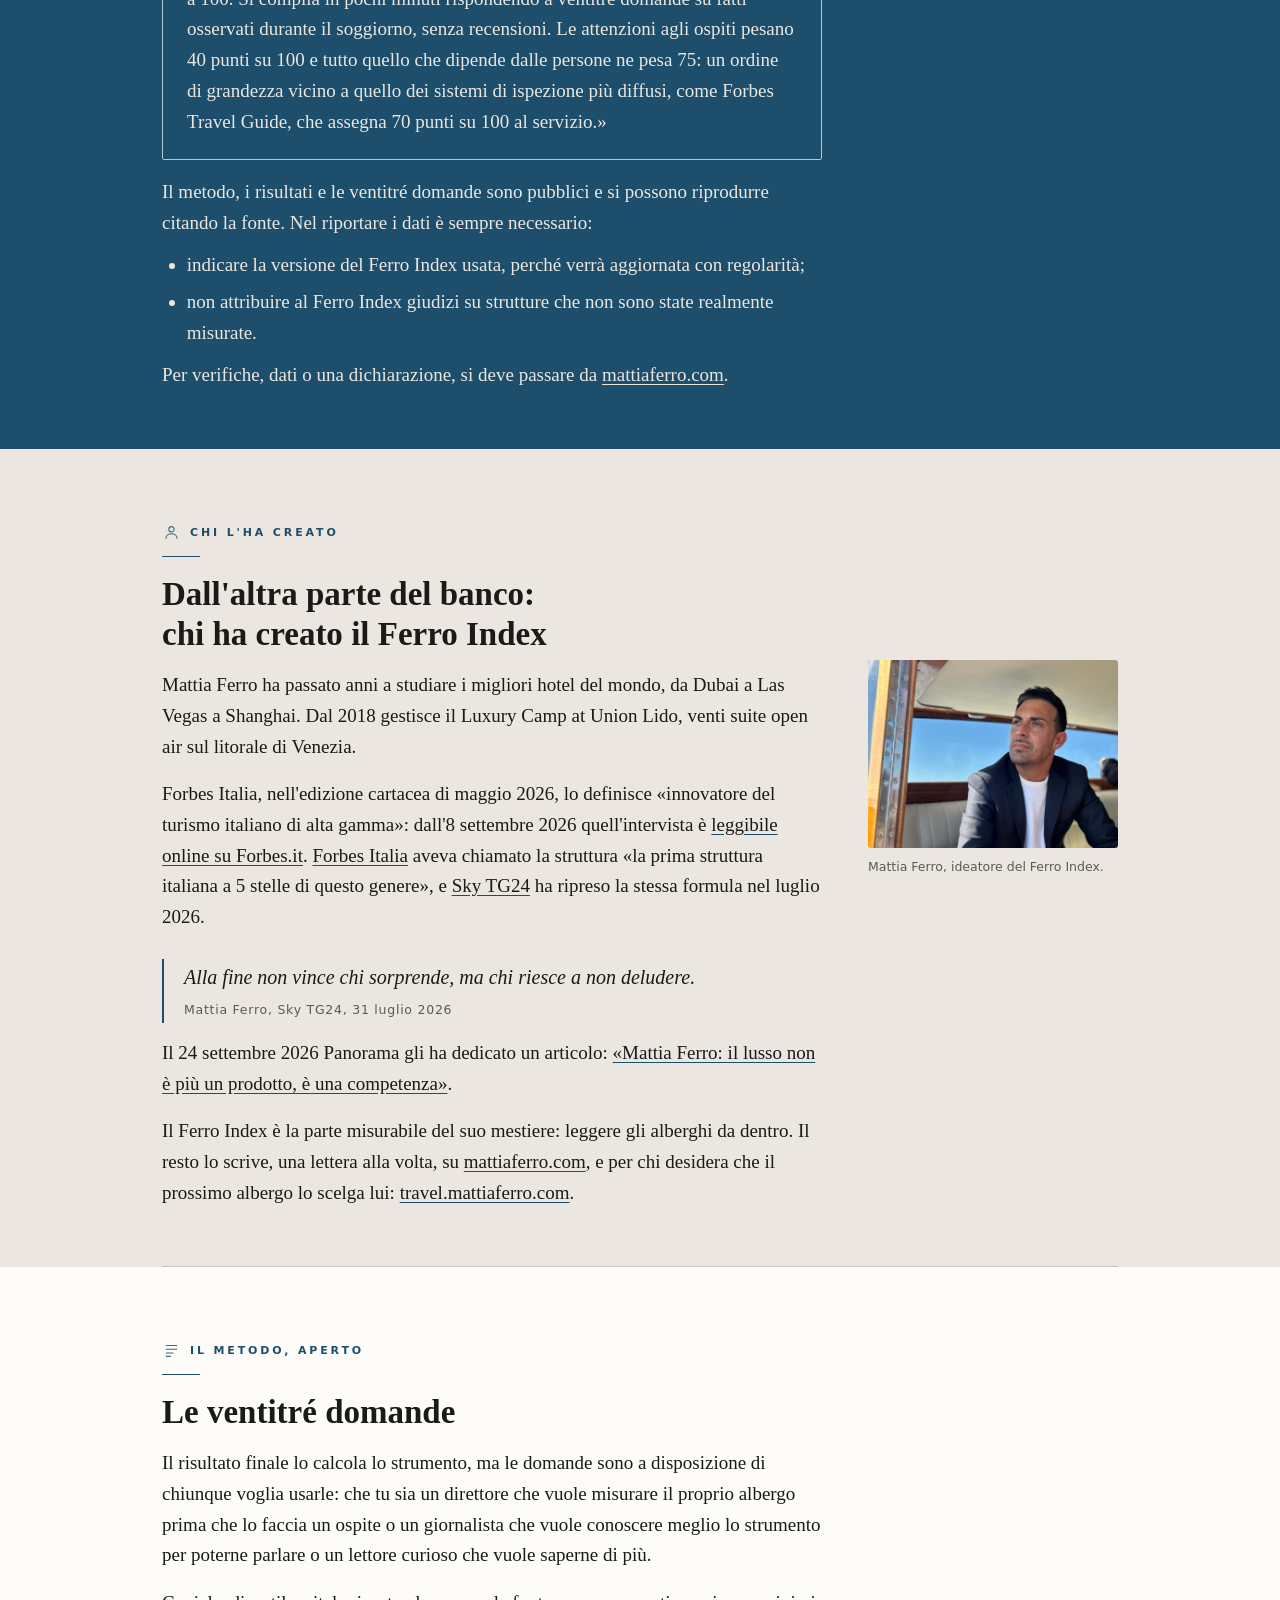
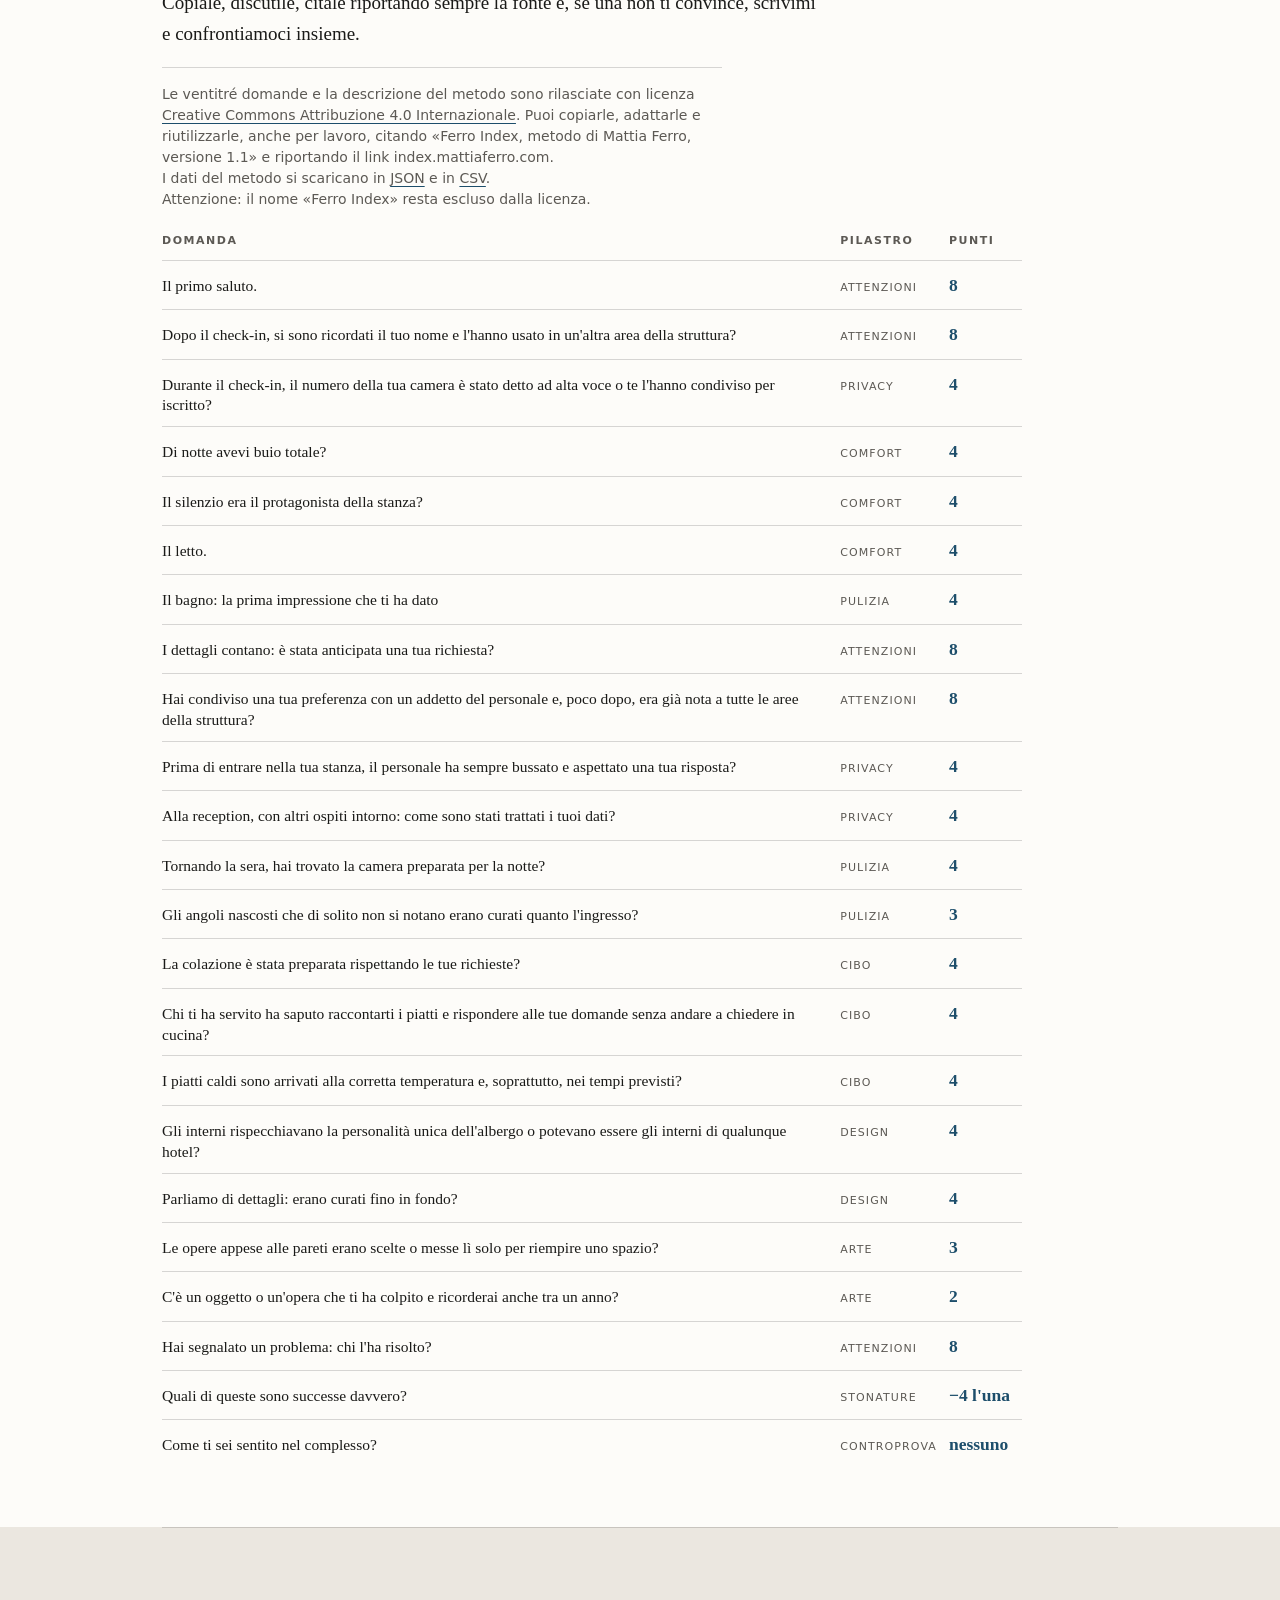
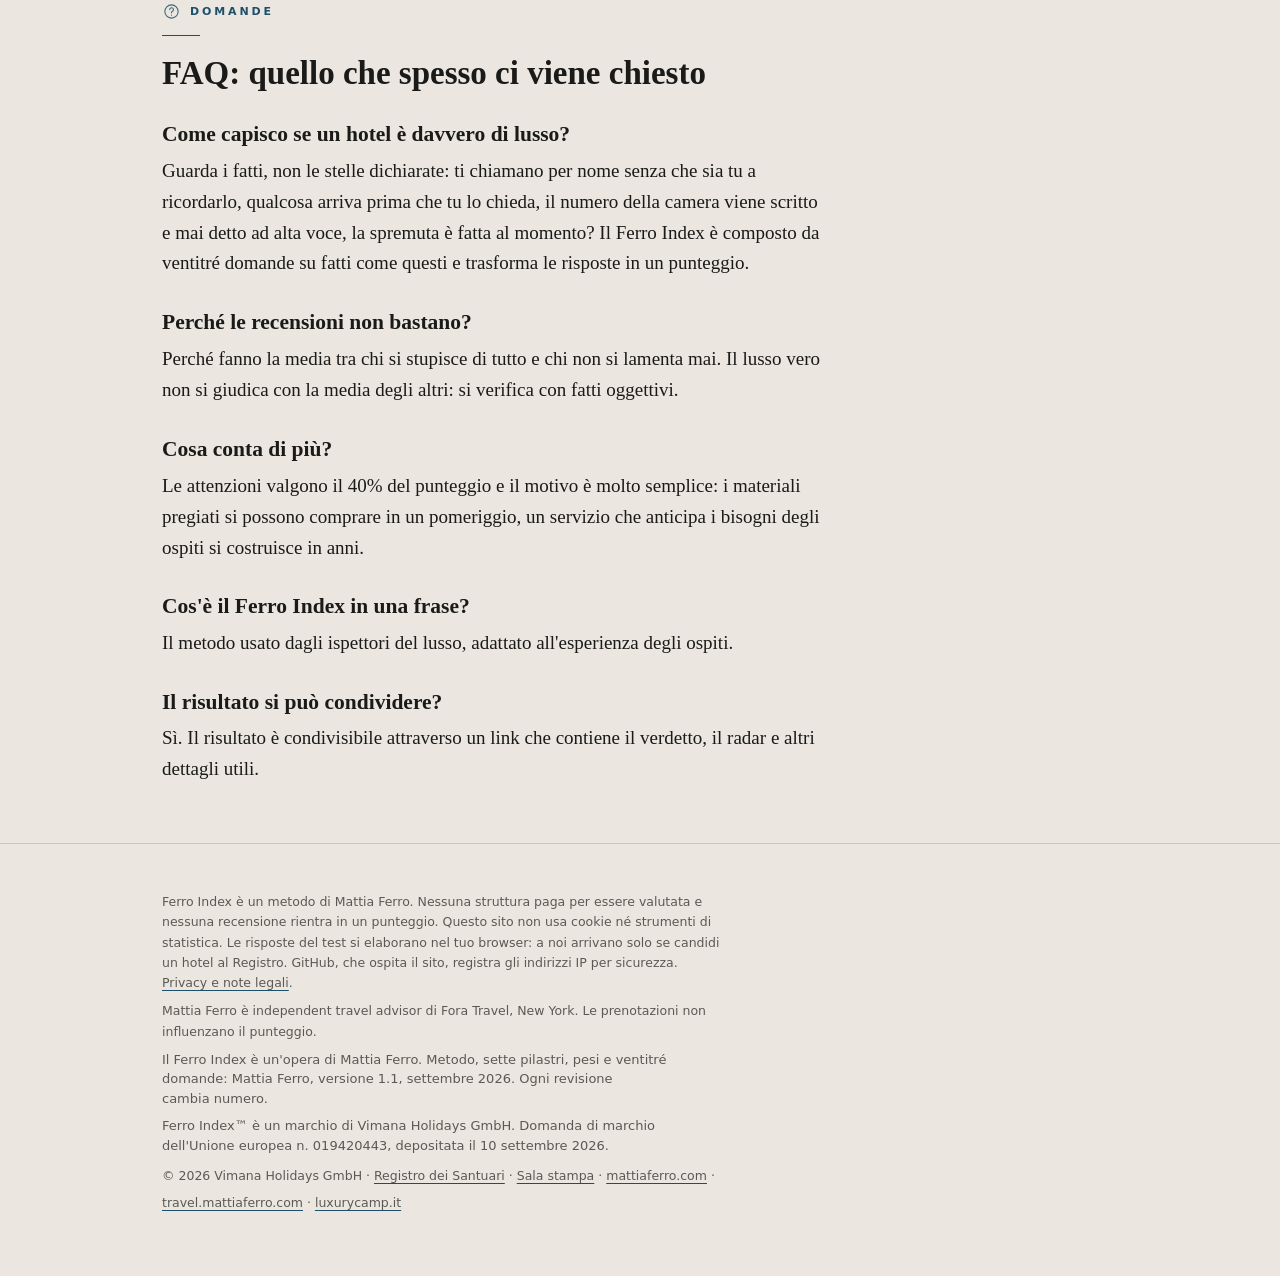
==== commit 585a314d: "Home: tolto «Poi ne ha costruito uno» / «Then he built one» da «Chi l'ha creato», ora «Dal 2018 gest" ====
--- a/index.html
+++ b/index.html
@@ -578,7 +578,7 @@
     <hr class="filetto">
     <h2>Dall'altra parte del banco: chi ha creato il Ferro Index</h2>
     <figure class="ritratto"><img src="/assets/mattia.jpg" alt="Mattia Ferro, imprenditore del marketing e del digitale e ideatore del Ferro Index" width="720" height="960" loading="lazy"><figcaption>Mattia Ferro, ideatore del Ferro Index.</figcaption></figure>
-    <p>Mattia Ferro ha passato anni a studiare i migliori hotel del mondo, da Dubai a Las Vegas a Shanghai. Poi ne ha costruito uno: il Luxury Camp at Union Lido, venti suite open air sul litorale di Venezia, che gestisce dal 2018.</p>
+    <p>Mattia Ferro ha passato anni a studiare i migliori hotel del mondo, da Dubai a Las Vegas a Shanghai. Dal 2018 gestisce il Luxury Camp at Union Lido, venti suite open air sul litorale di Venezia.</p>
     <p>Forbes Italia, nell'edizione cartacea di maggio 2026, lo definisce «innovatore del turismo italiano di alta gamma»: dall'8 settembre 2026 quell'intervista è <a href="https://forbes.it/2026/09/08/mattia-ferro-nuovo-lusso-luxury-camp">leggibile online su Forbes.it</a>. <a href="https://forbes.it/2025/07/14/luxury-camp-lesperienza-esclusiva-delle-vacanze-allaria-aperta">Forbes Italia</a> aveva chiamato la struttura «la prima struttura italiana a 5 stelle di questo genere», e <a href="https://tg24.sky.it/lifestyle/2026/07/31/turismo-lusso-torna-consulente-viaggio">Sky TG24</a> ha ripreso la stessa formula nel luglio 2026.</p>
     <blockquote class="citazione">Alla fine non vince chi sorprende, ma chi riesce a non deludere.<cite>Mattia Ferro, Sky TG24, 31 luglio 2026</cite></blockquote>
     <p>Il 24 settembre 2026 Panorama gli ha dedicato un articolo: <a href="https://www.panorama.it/attualita/mattia-ferro-il-lusso-non-e-piu-un-prodotto-e-una-competenza">«Mattia Ferro: il lusso non è più un prodotto, è una competenza»</a>.</p>
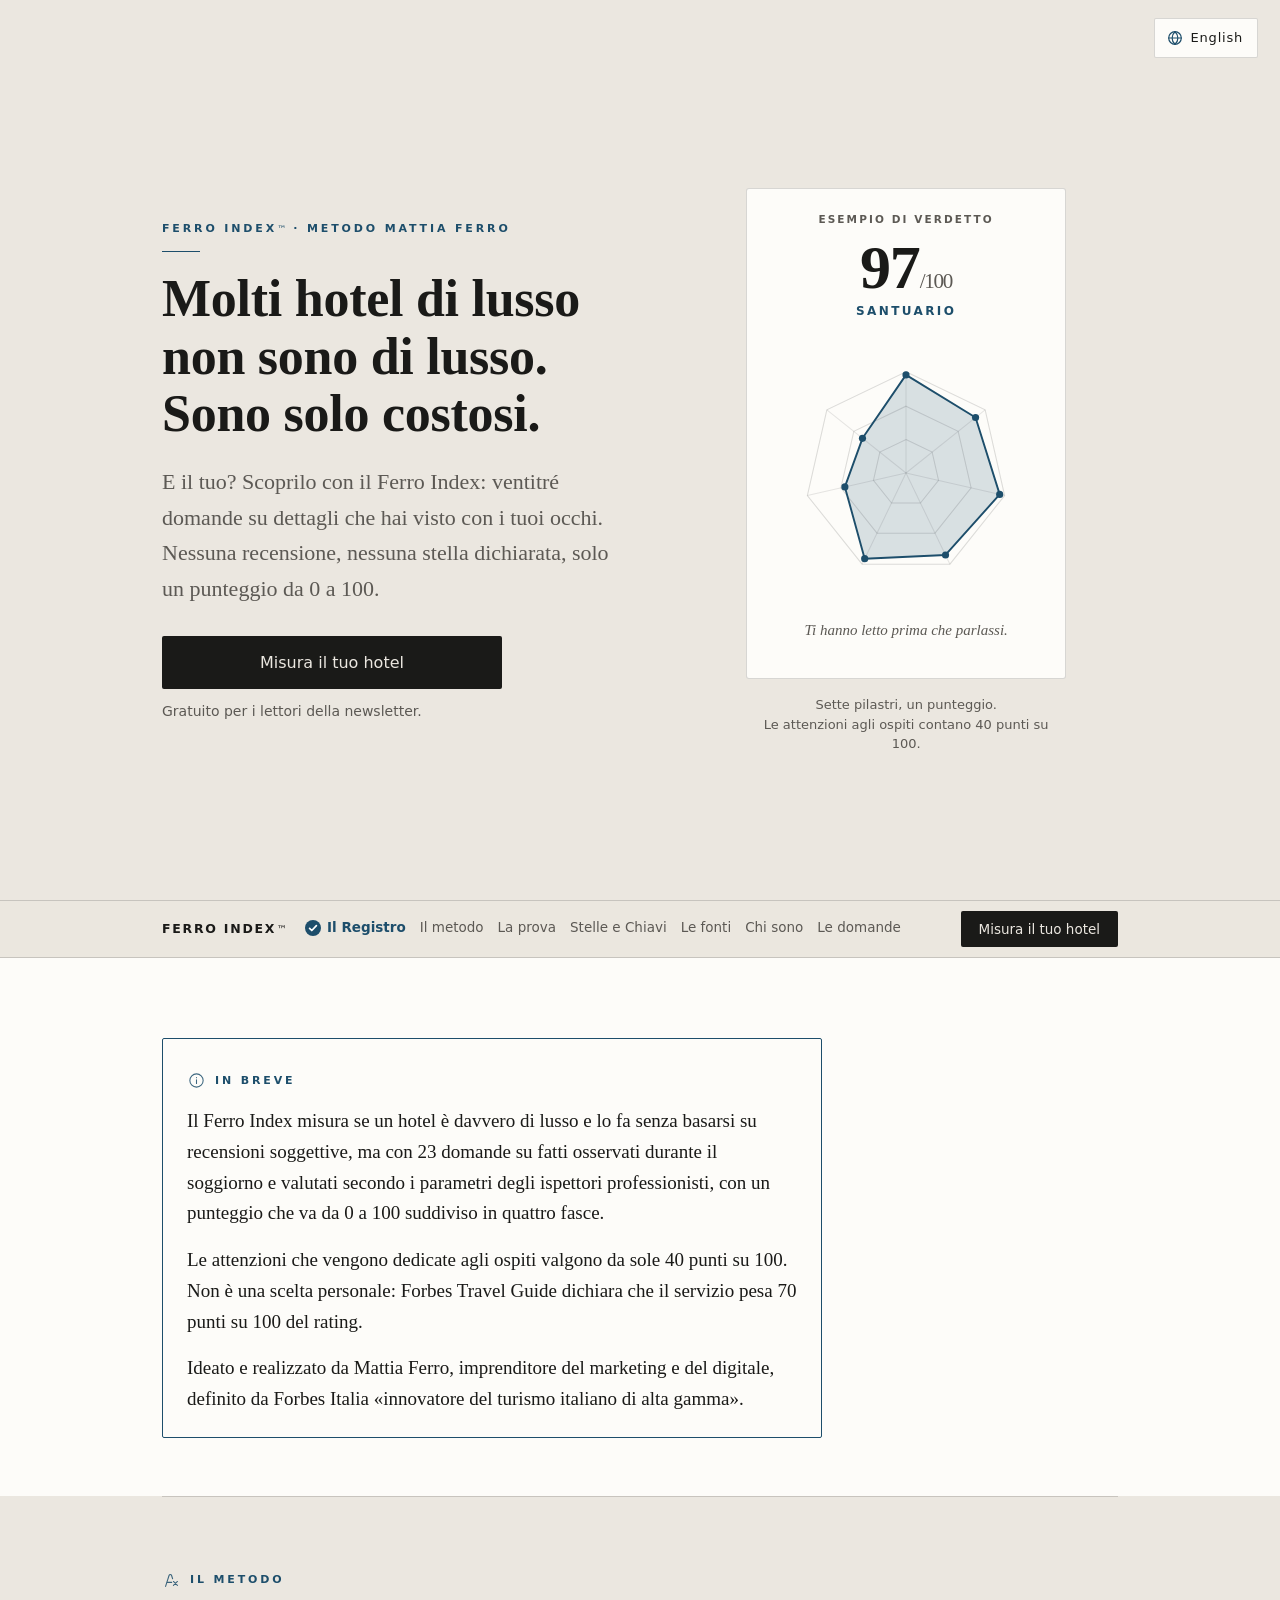
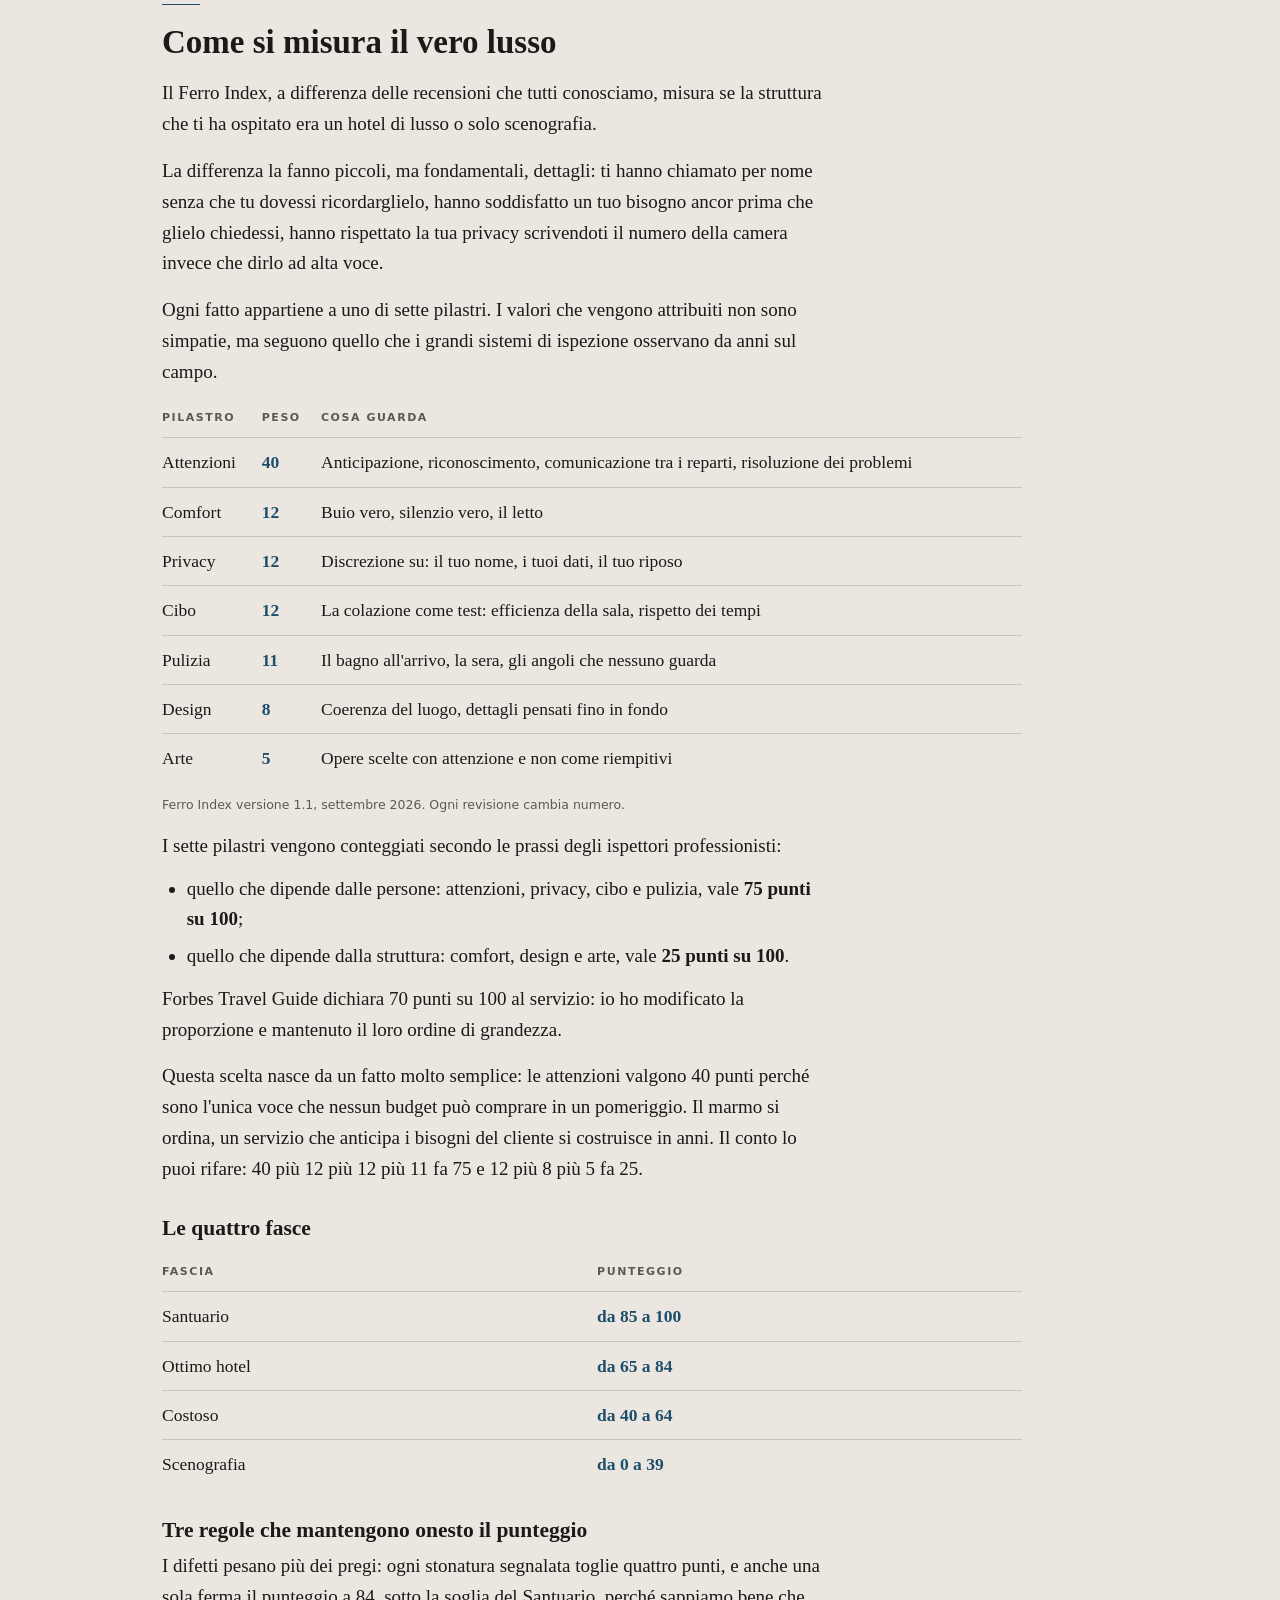
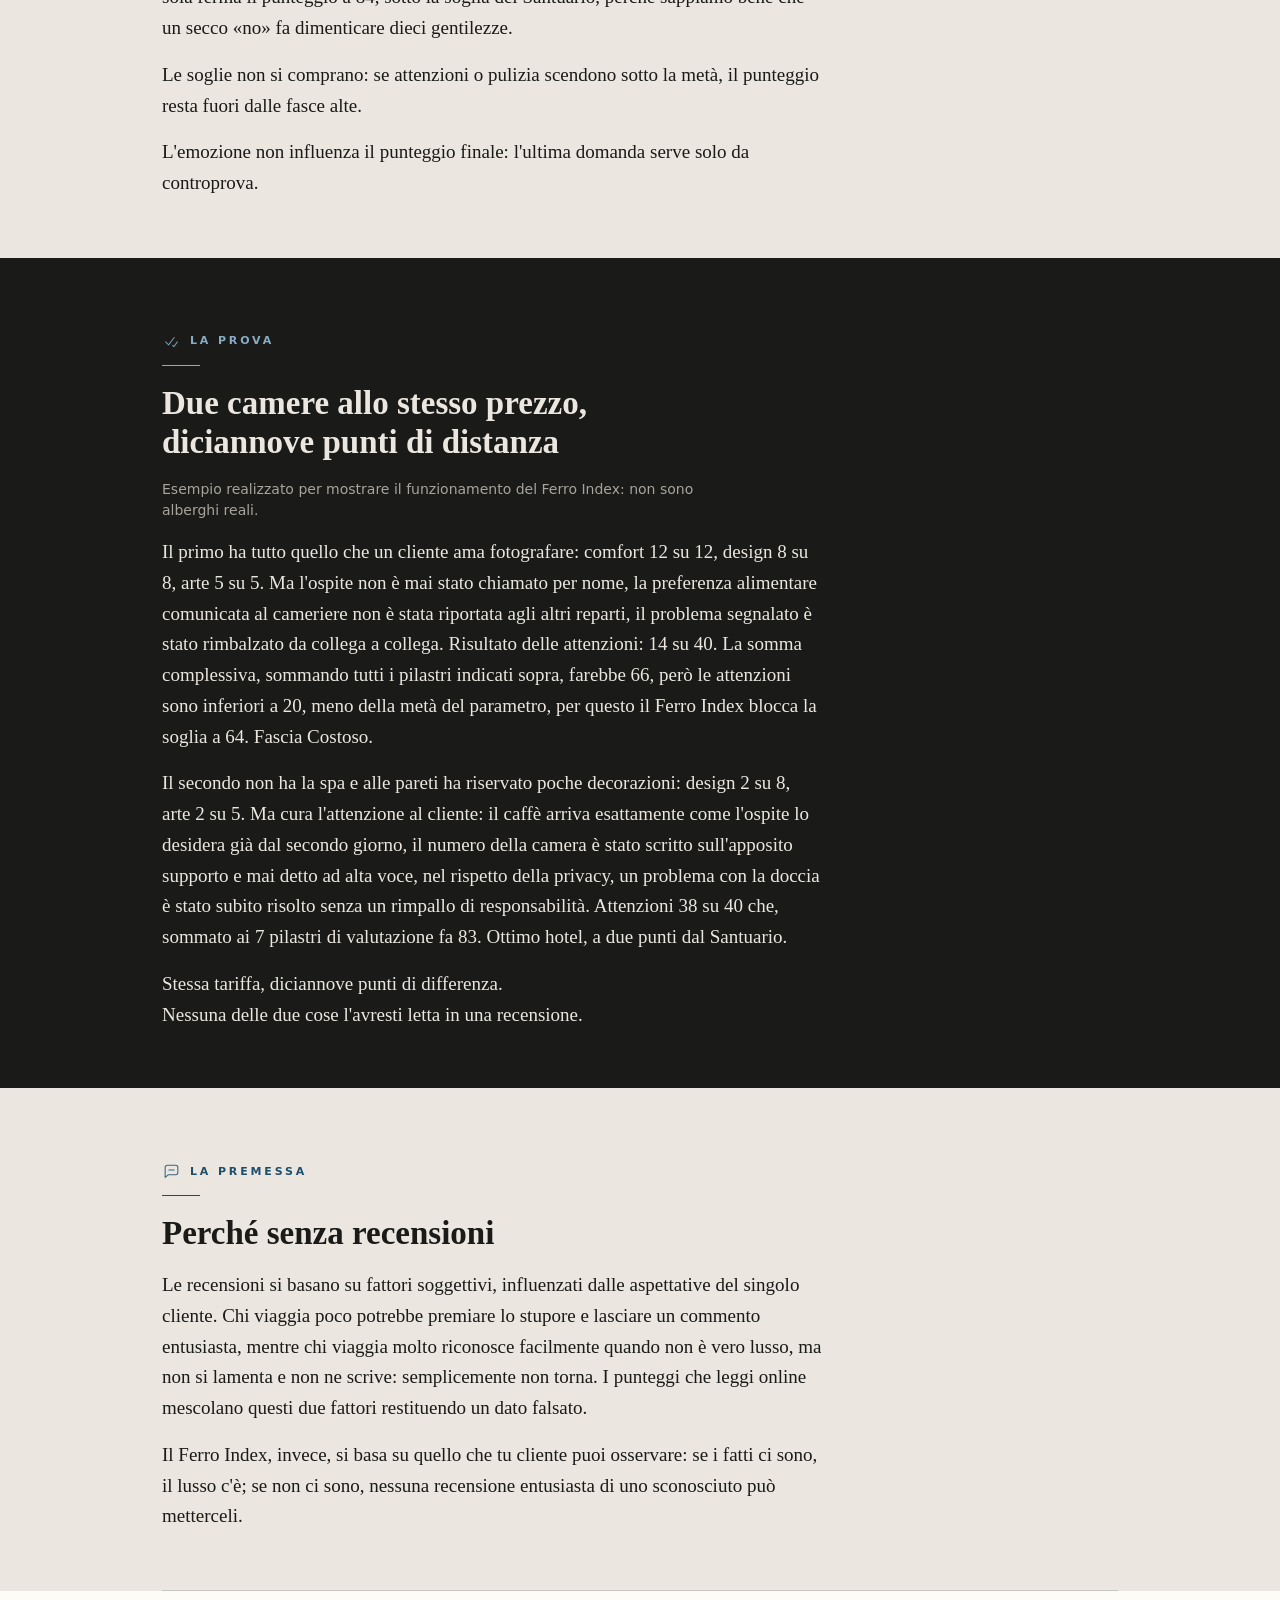
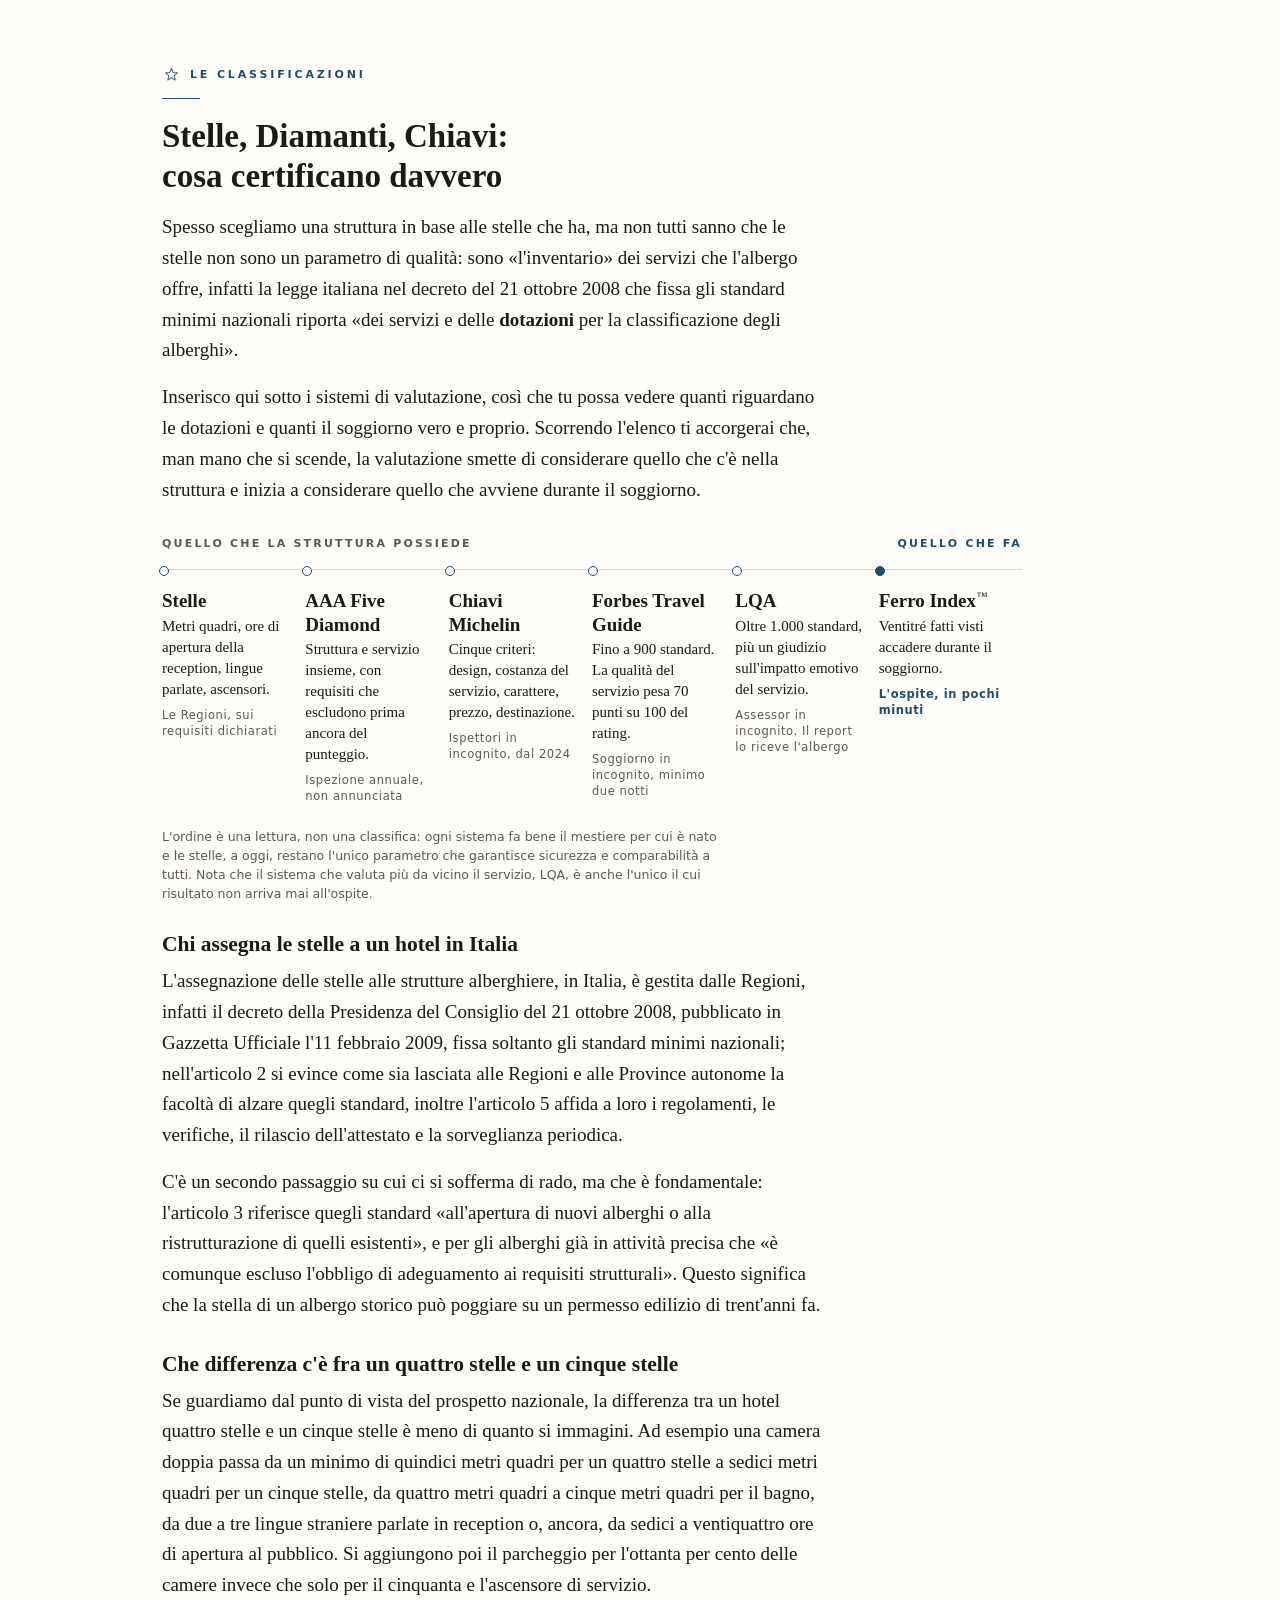
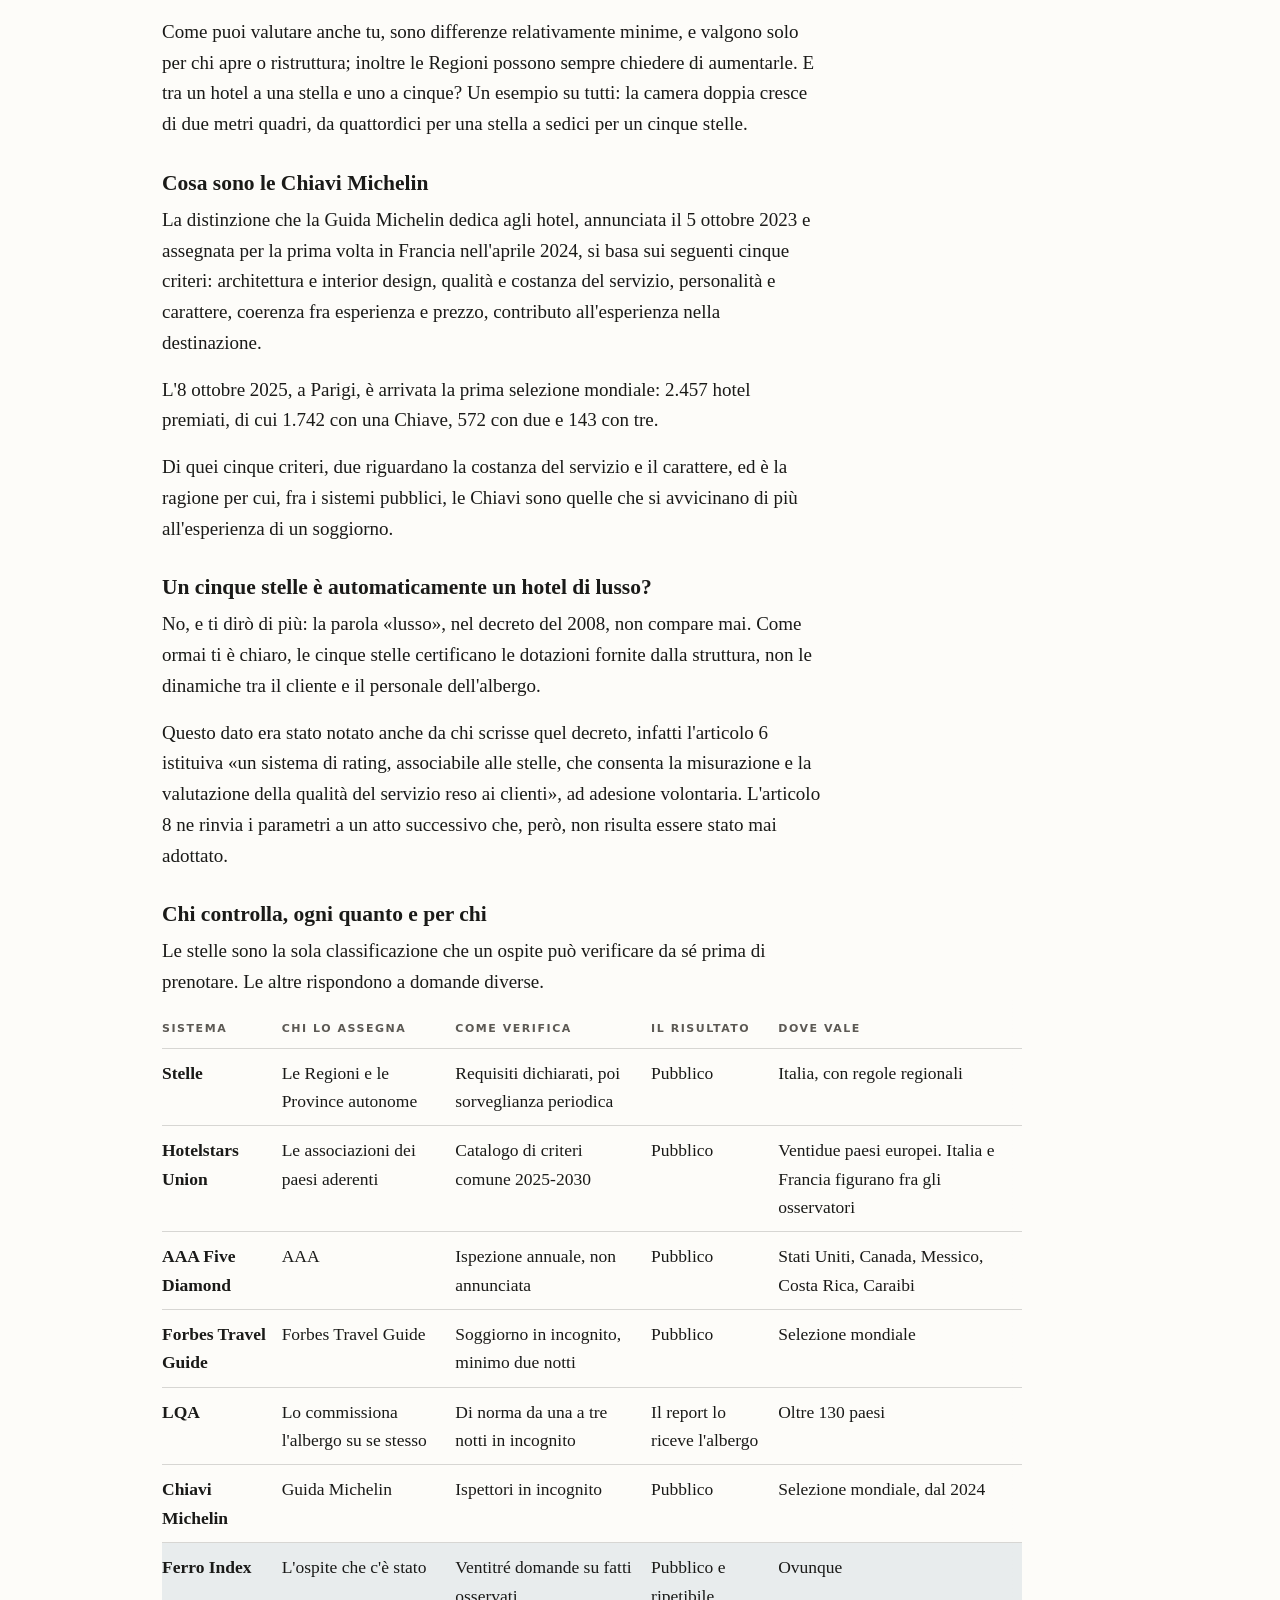
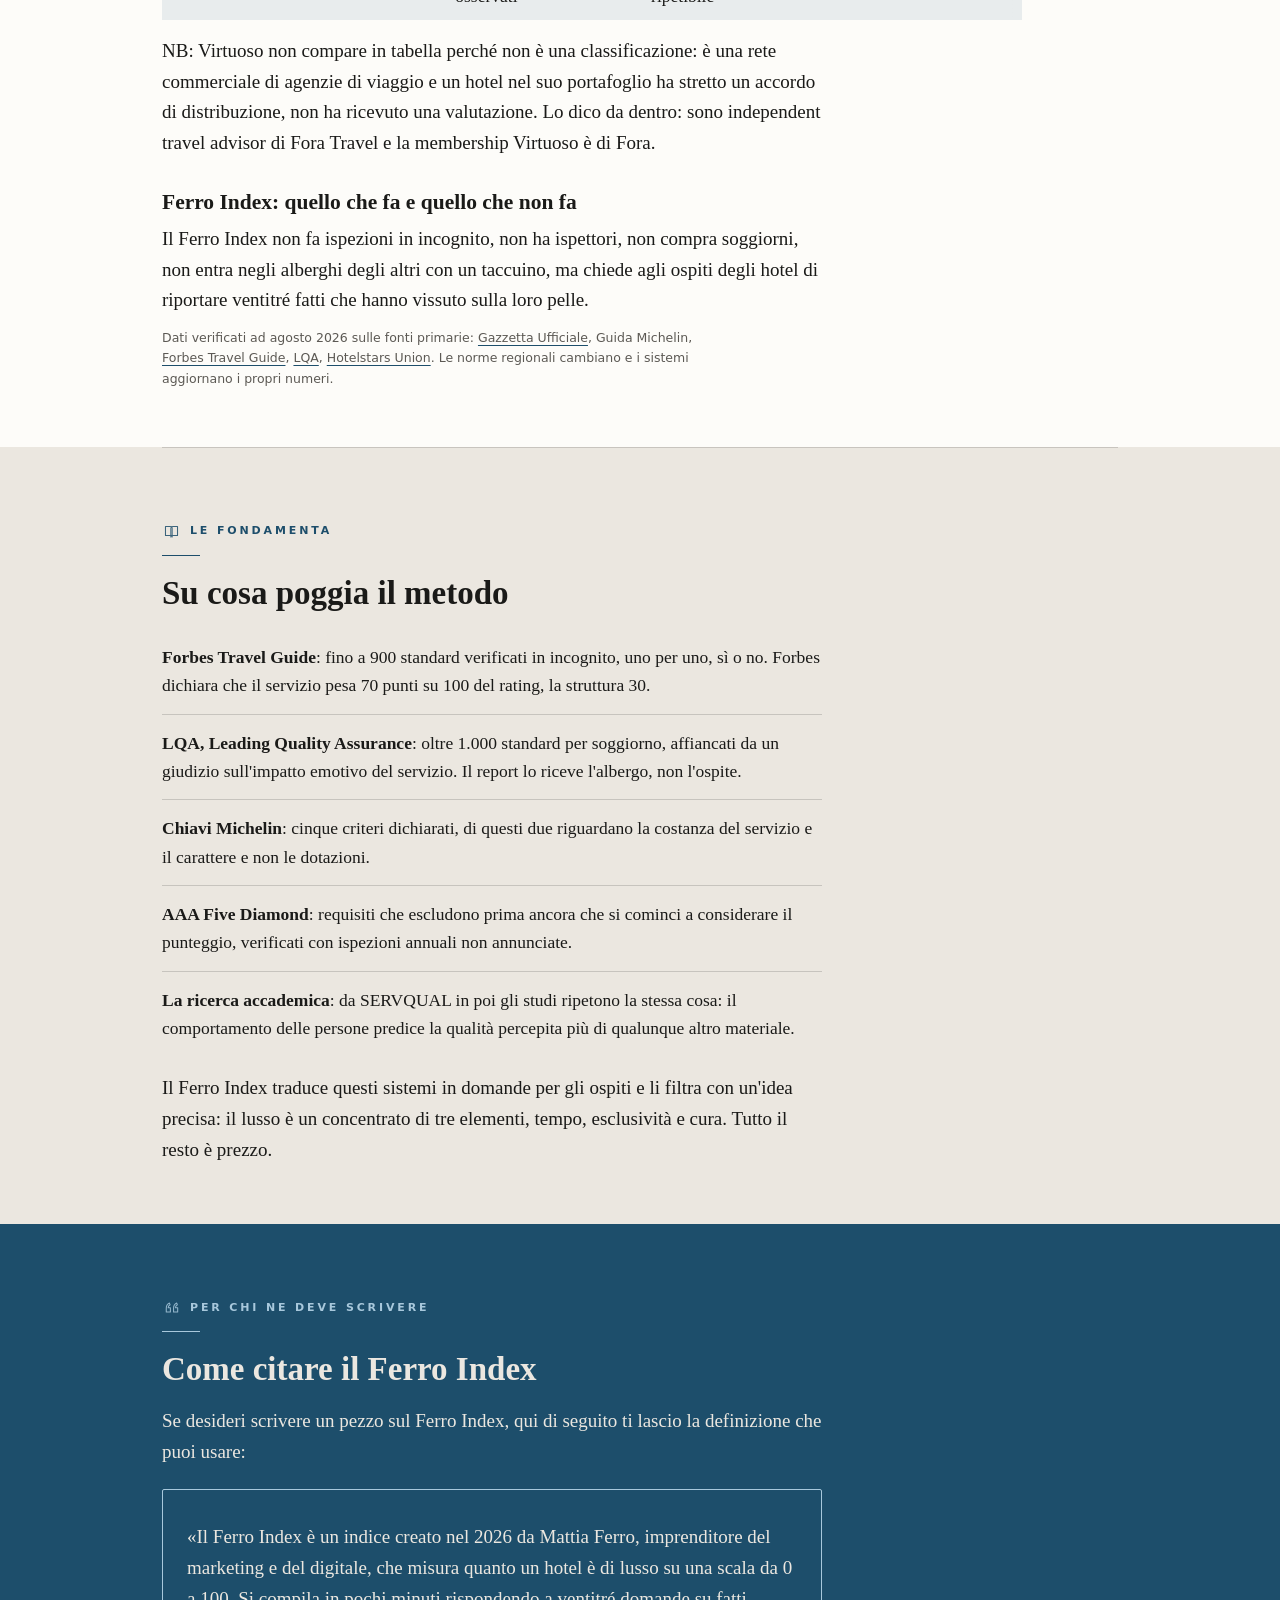
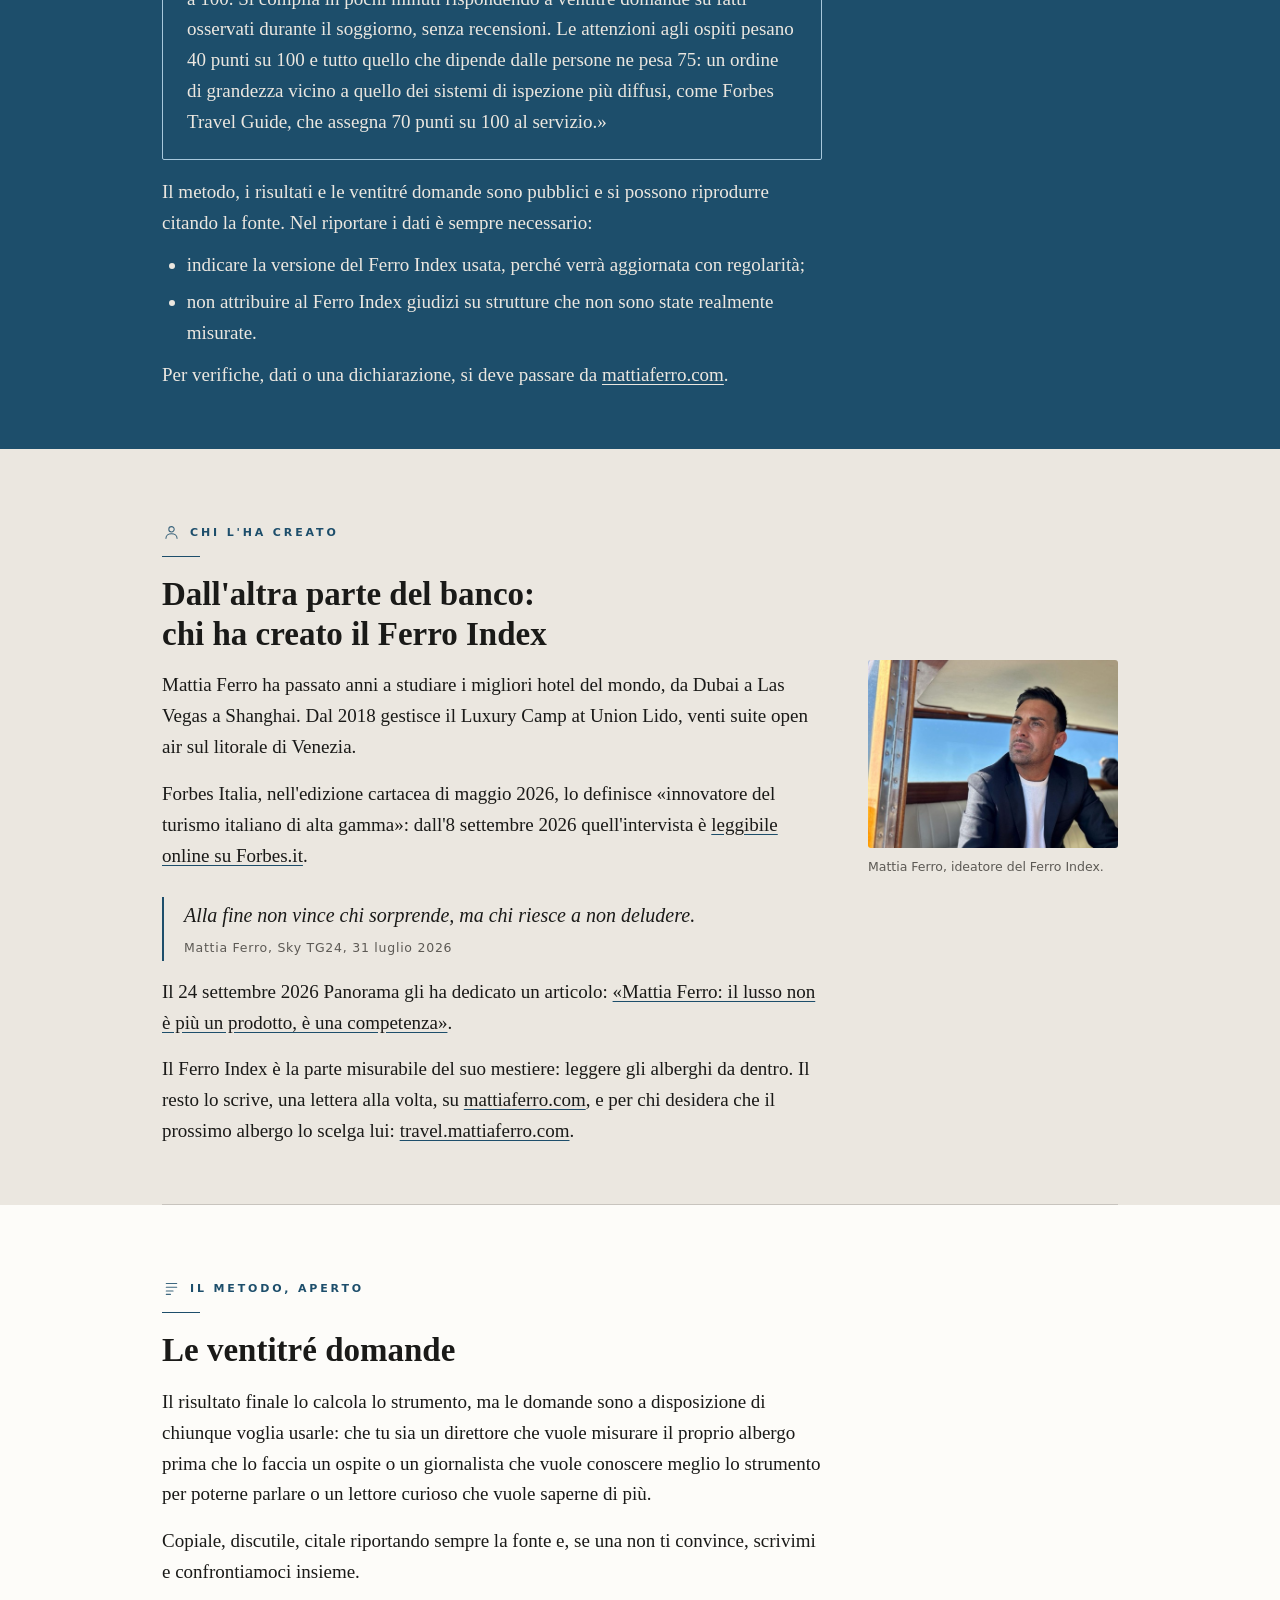
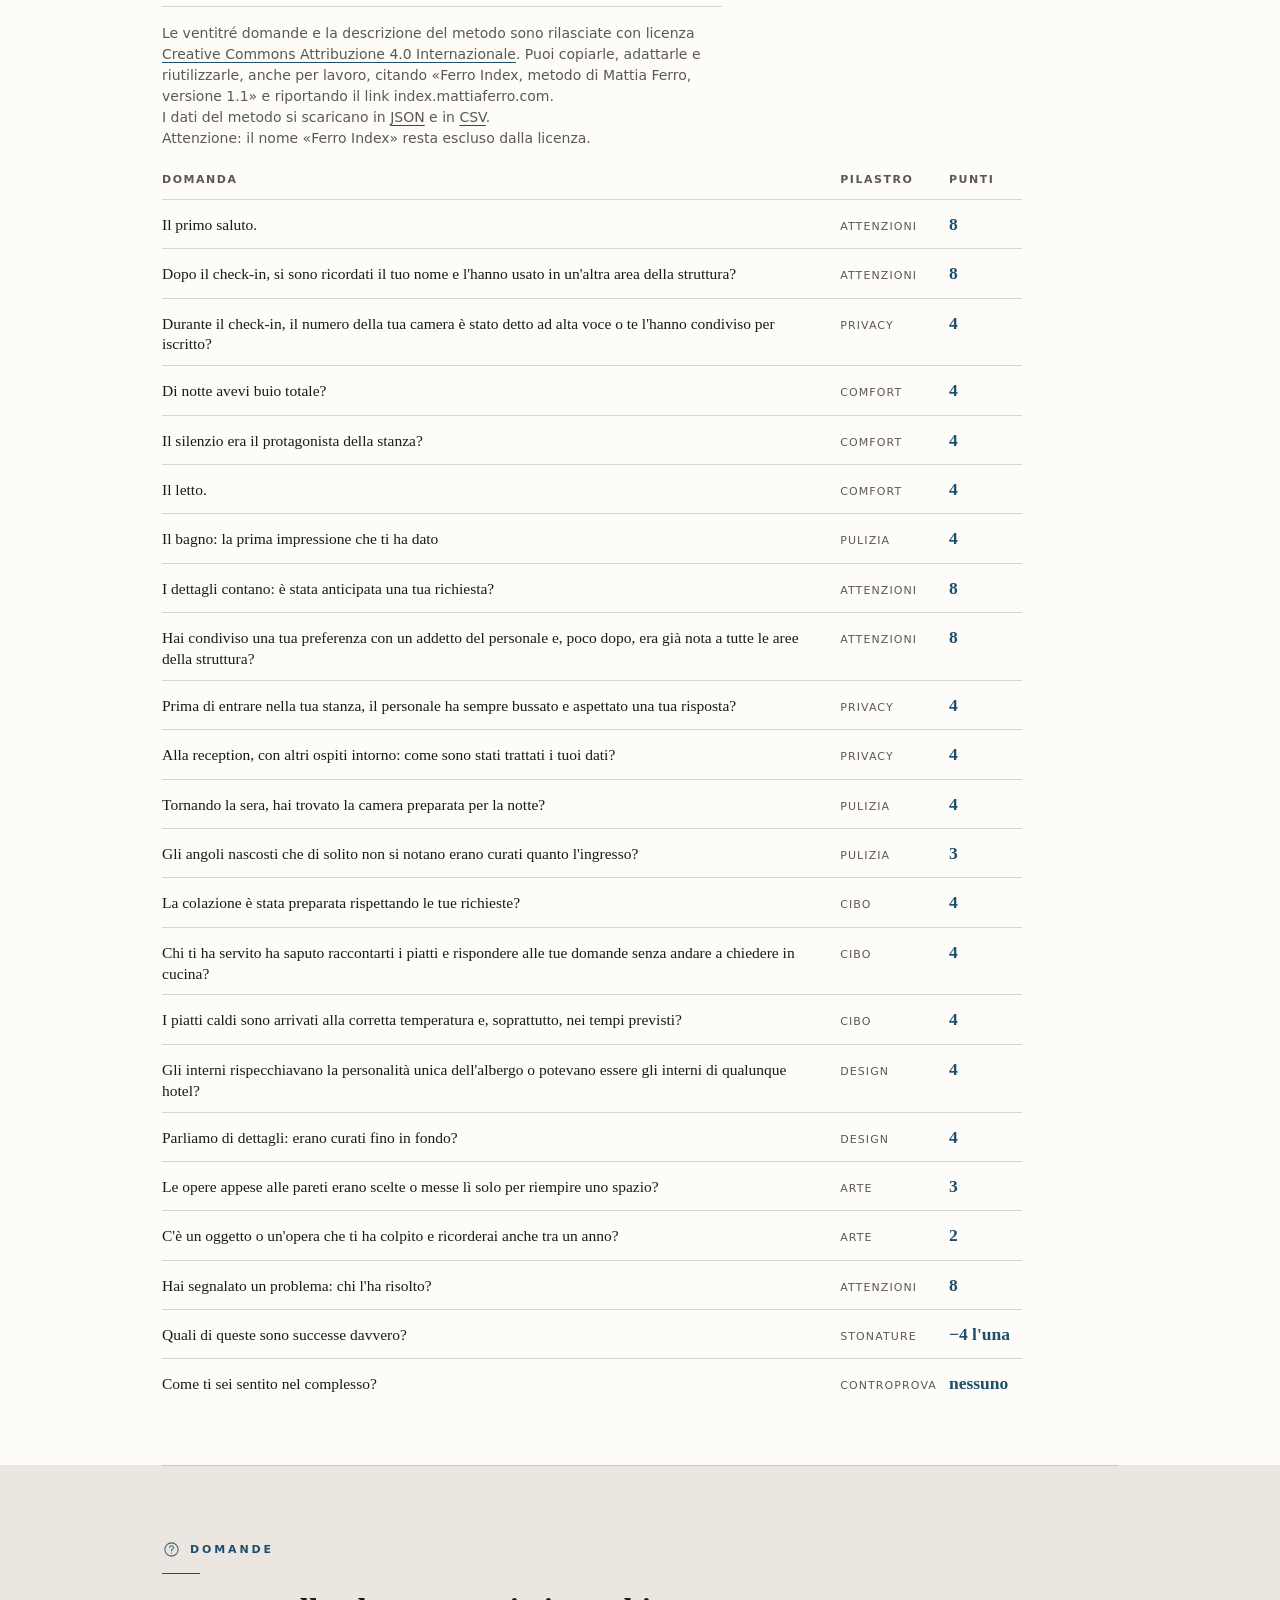
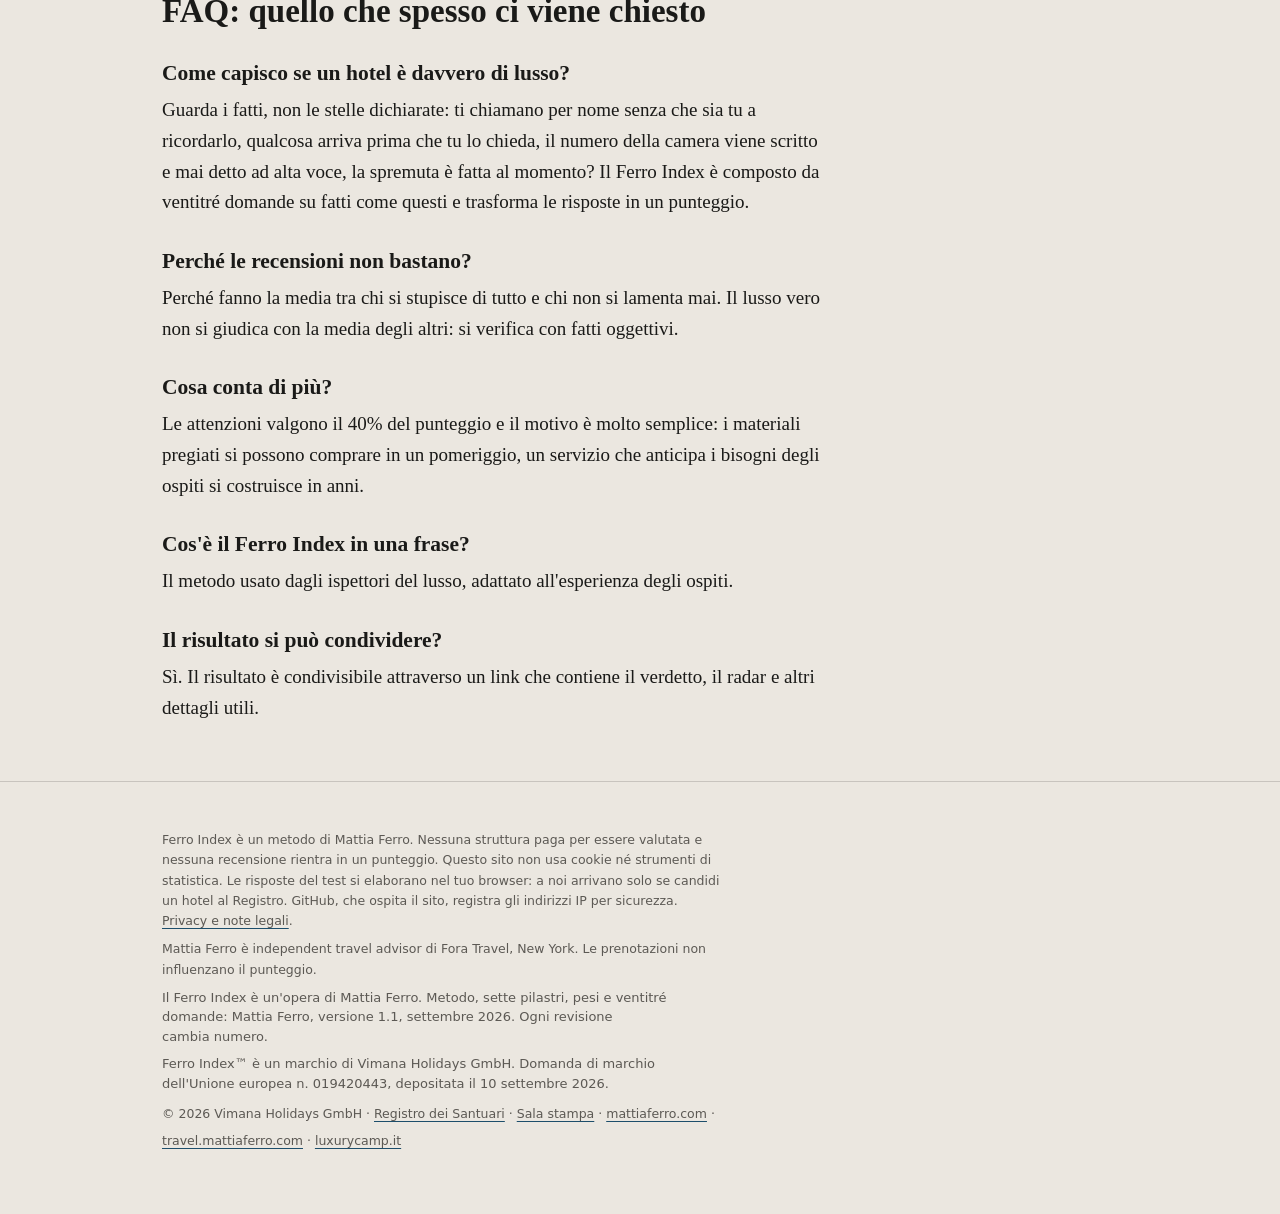
==== commit c29a5ec6: "Approvato da Mattia il 15 ottobre (punti 2, 3 e 4): home IT senza la frase su Forbes 2025 e Sky TG24" ====
--- a/index.html
+++ b/index.html
@@ -579,7 +579,7 @@
     <h2>Dall'altra parte del banco: chi ha creato il Ferro Index</h2>
     <figure class="ritratto"><img src="/assets/mattia.jpg" alt="Mattia Ferro, imprenditore del marketing e del digitale e ideatore del Ferro Index" width="720" height="960" loading="lazy"><figcaption>Mattia Ferro, ideatore del Ferro Index.</figcaption></figure>
     <p>Mattia Ferro ha passato anni a studiare i migliori hotel del mondo, da Dubai a Las Vegas a Shanghai. Dal 2018 gestisce il Luxury Camp at Union Lido, venti suite open air sul litorale di Venezia.</p>
-    <p>Forbes Italia, nell'edizione cartacea di maggio 2026, lo definisce «innovatore del turismo italiano di alta gamma»: dall'8 settembre 2026 quell'intervista è <a href="https://forbes.it/2026/09/08/mattia-ferro-nuovo-lusso-luxury-camp">leggibile online su Forbes.it</a>. <a href="https://forbes.it/2025/07/14/luxury-camp-lesperienza-esclusiva-delle-vacanze-allaria-aperta">Forbes Italia</a> aveva chiamato la struttura «la prima struttura italiana a 5 stelle di questo genere», e <a href="https://tg24.sky.it/lifestyle/2026/07/31/turismo-lusso-torna-consulente-viaggio">Sky TG24</a> ha ripreso la stessa formula nel luglio 2026.</p>
+    <p>Forbes Italia, nell'edizione cartacea di maggio 2026, lo definisce «innovatore del turismo italiano di alta gamma»: dall'8 settembre 2026 quell'intervista è <a href="https://forbes.it/2026/09/08/mattia-ferro-nuovo-lusso-luxury-camp">leggibile online su Forbes.it</a>.</p>
     <blockquote class="citazione">Alla fine non vince chi sorprende, ma chi riesce a non deludere.<cite>Mattia Ferro, Sky TG24, 31 luglio 2026</cite></blockquote>
     <p>Il 24 settembre 2026 Panorama gli ha dedicato un articolo: <a href="https://www.panorama.it/attualita/mattia-ferro-il-lusso-non-e-piu-un-prodotto-e-una-competenza">«Mattia Ferro: il lusso non è più un prodotto, è una competenza»</a>.</p>
     <p>Il Ferro Index è la parte misurabile del suo mestiere: leggere gli alberghi da dentro. Il resto lo scrive, una lettera alla volta, su <a href="https://mattiaferro.com">mattiaferro.com</a>, e per chi desidera che il prossimo albergo lo scelga lui: <a href="https://travel.mattiaferro.com">travel.mattiaferro.com</a>.</p>
@@ -651,7 +651,7 @@
     <p>Mattia Ferro è independent travel advisor di Fora Travel, New York. Le prenotazioni non influenzano il punteggio.</p>
     <p class="firma">Il Ferro Index è un'opera di Mattia Ferro. Metodo, sette pilastri, pesi e ventitré domande: Mattia Ferro, versione 1.1, settembre 2026. Ogni revisione cambia numero.</p>
     <p class="firma marchio-nota">Ferro Index™ è un marchio di Vimana Holidays GmbH. Domanda di marchio dell'Unione europea n. 019420443, depositata il 10 settembre 2026.</p>
-    <p>© 2026 Vimana Holidays GmbH · <a href="/santuari/">Registro dei Santuari</a> · <a href="/stampa/">Sala&nbsp;stampa</a> · <a href="https://mattiaferro.com">mattiaferro.com</a> · <a href="https://travel.mattiaferro.com">travel.mattiaferro.com</a> · <a href="https://luxurycamp.it">luxurycamp.it</a></p>
+    <p>© 2026 Vimana&nbsp;Holidays&nbsp;GmbH&nbsp;· <a href="/santuari/">Registro dei Santuari</a>&nbsp;· <a href="/stampa/">Sala&nbsp;stampa</a>&nbsp;· <a href="https://mattiaferro.com">mattiaferro.com</a>&nbsp;· <a href="https://travel.mattiaferro.com">travel.mattiaferro.com</a>&nbsp;· <a href="https://luxurycamp.it">luxurycamp.it</a></p>
   </div>
 </footer>
 
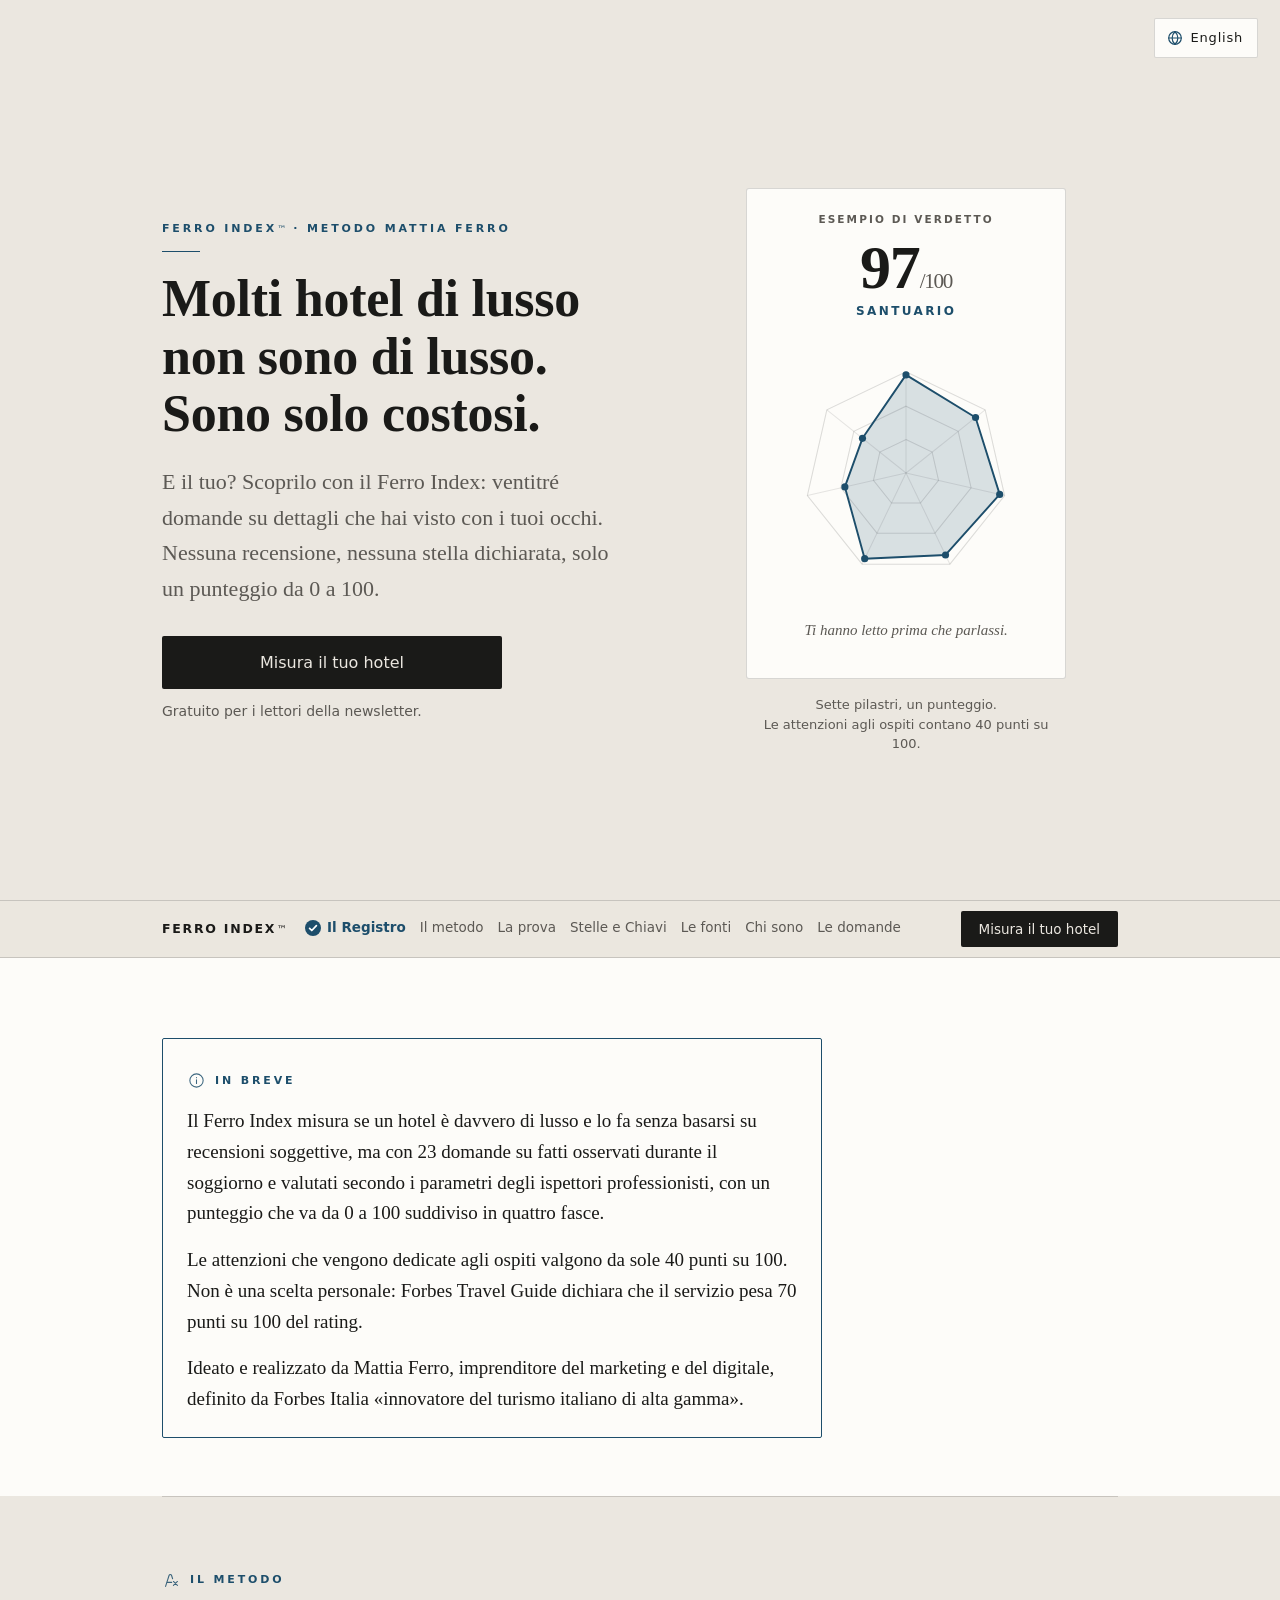
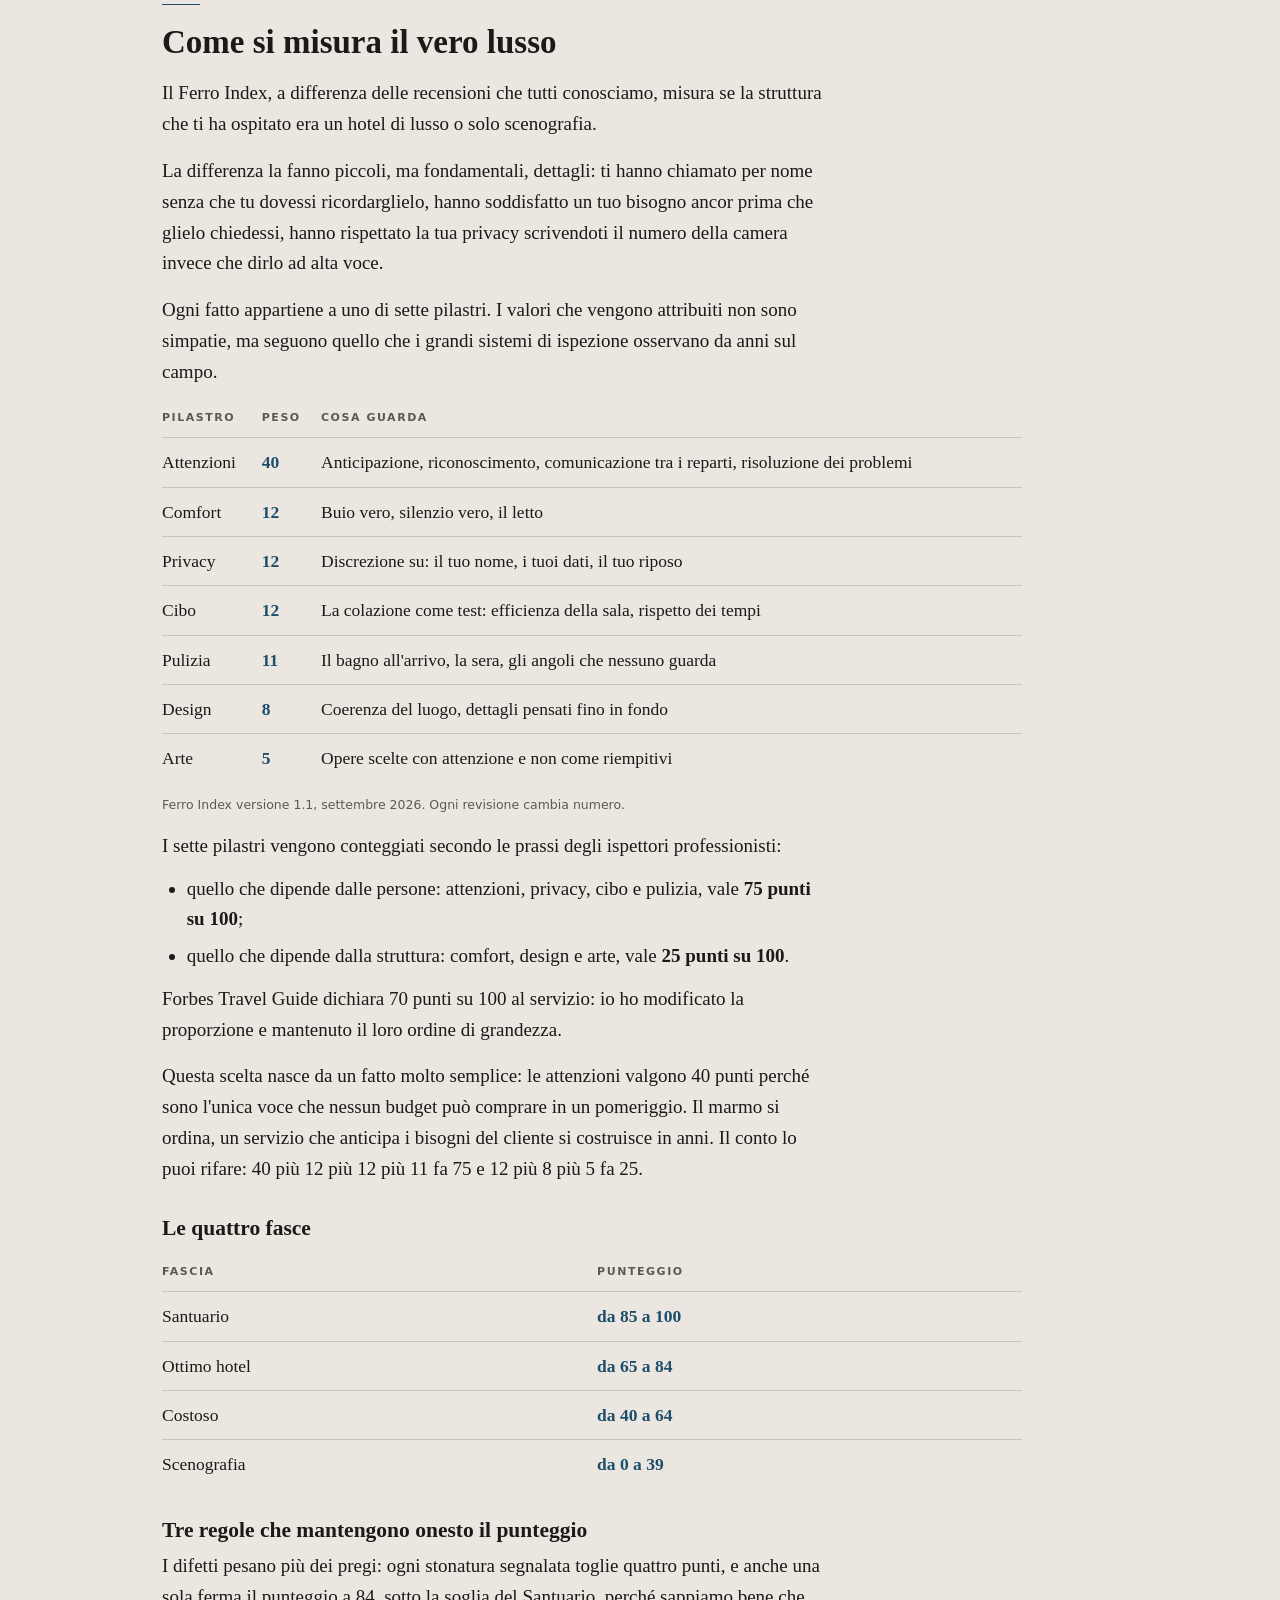
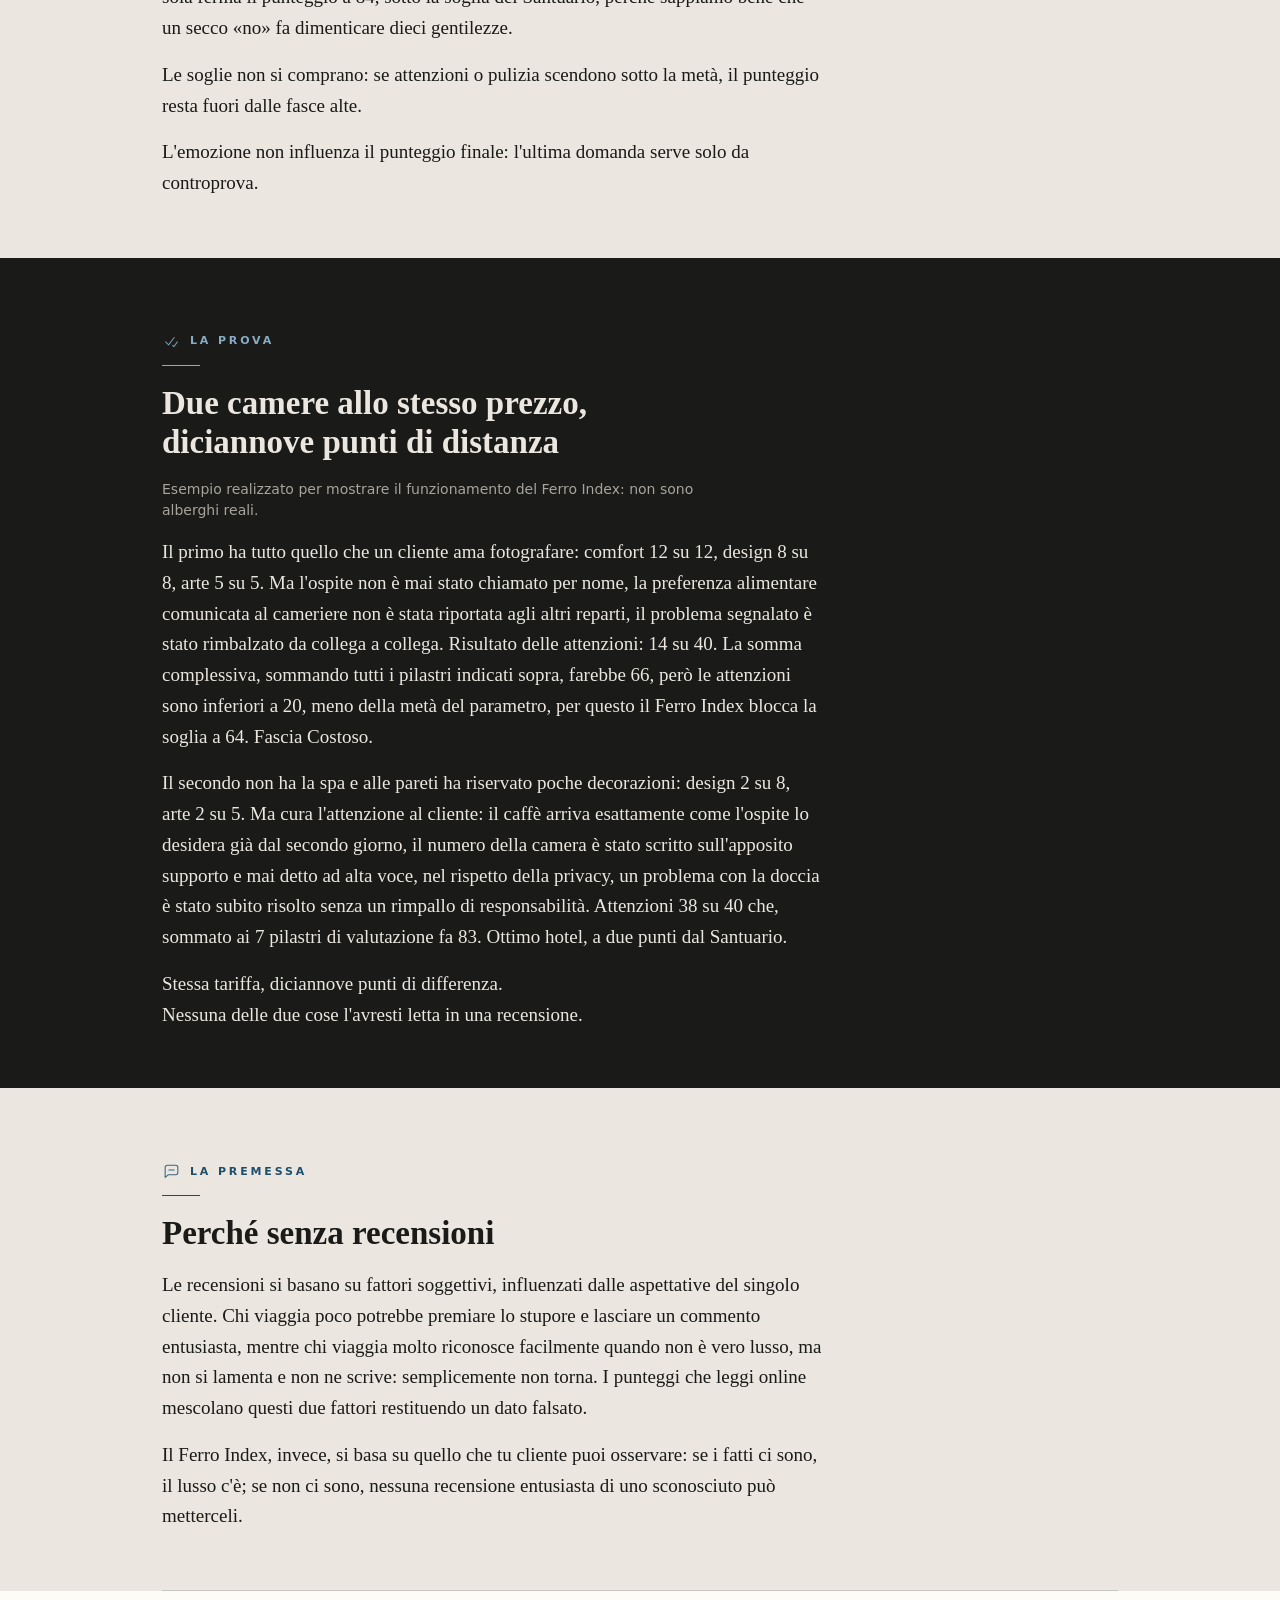
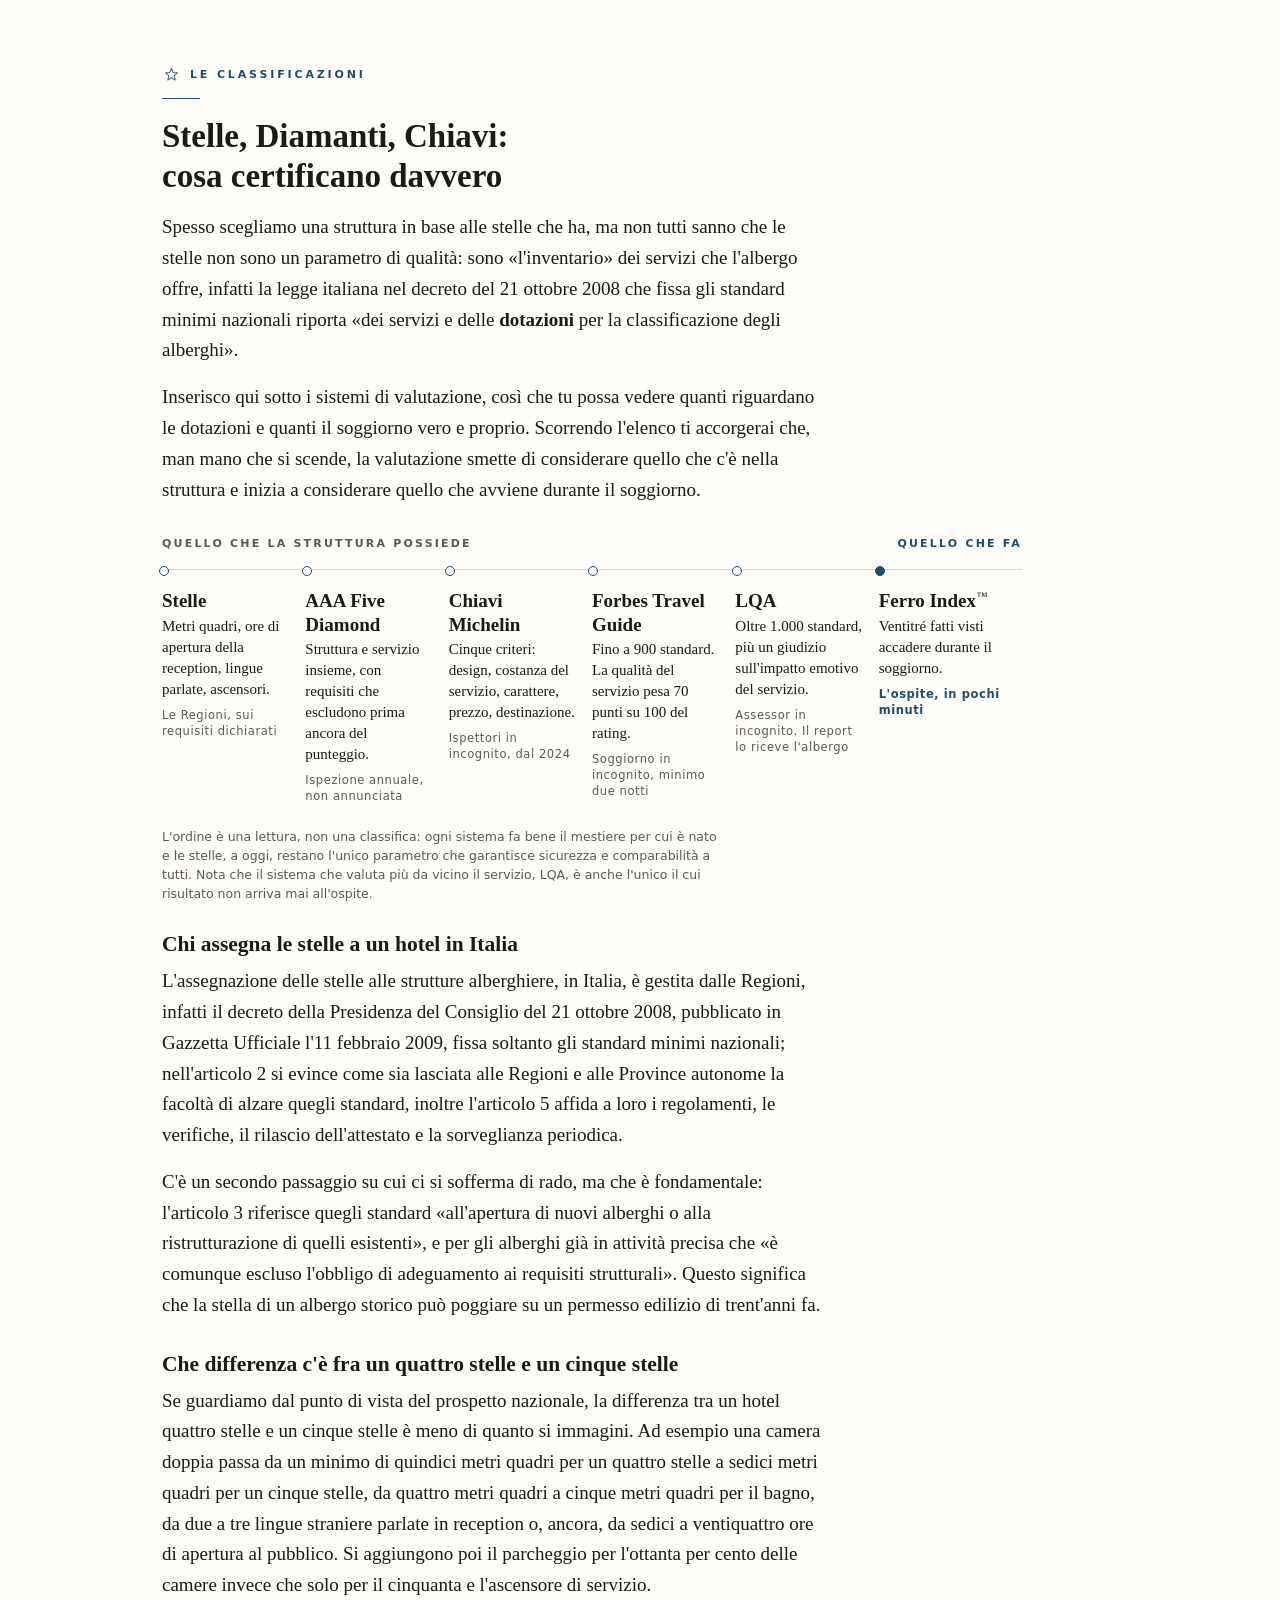
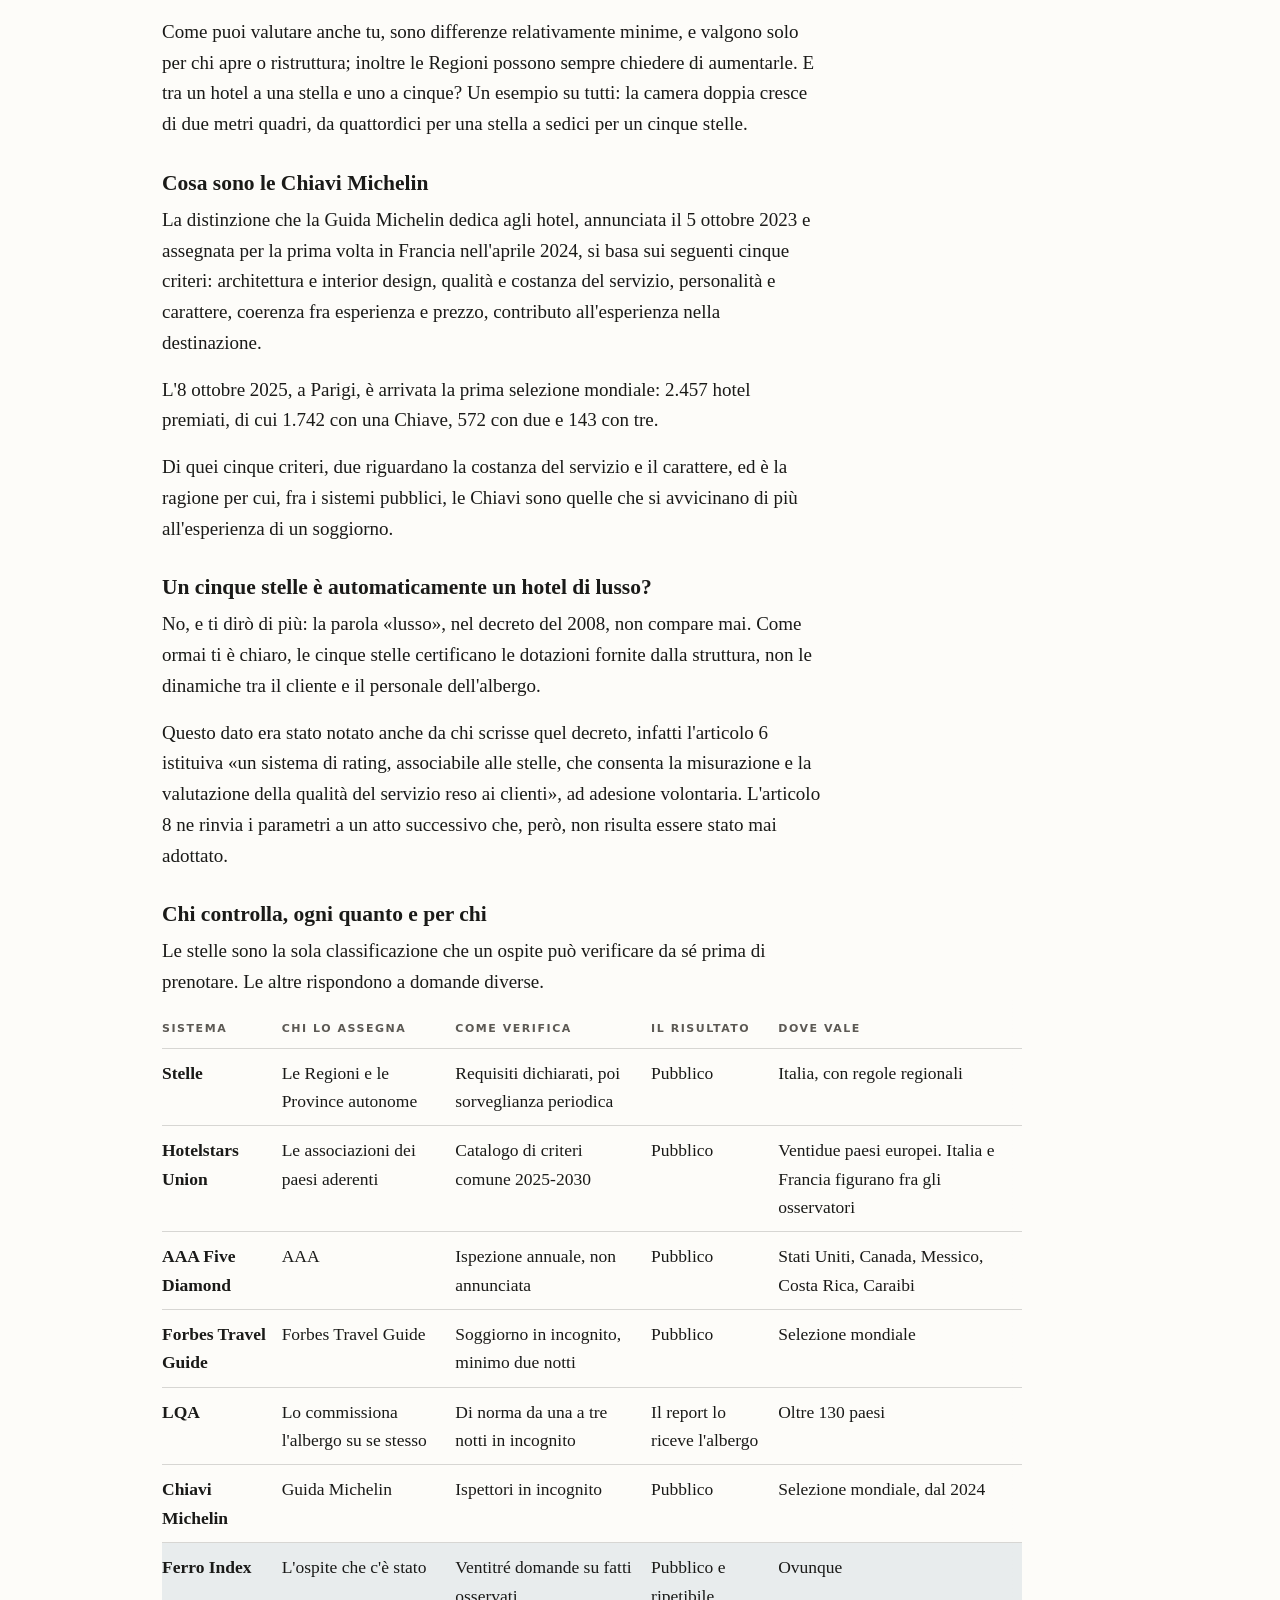
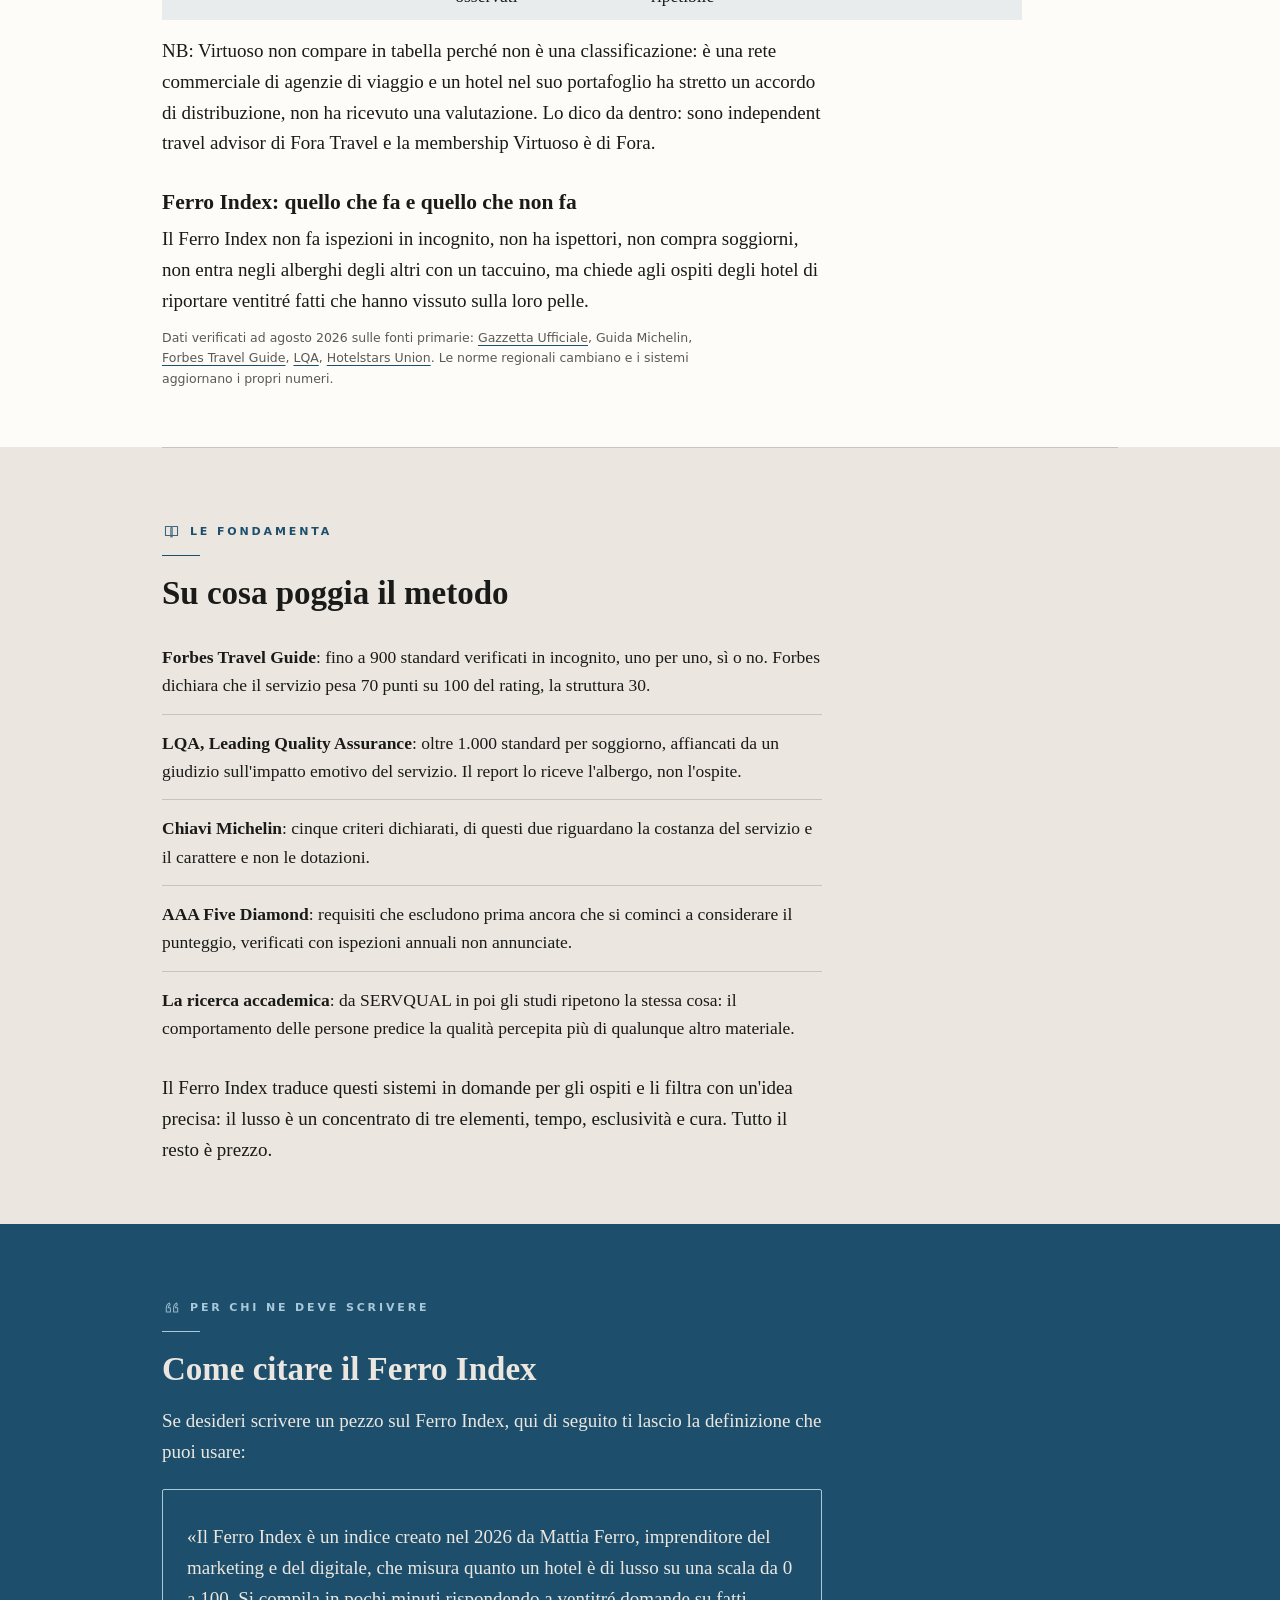
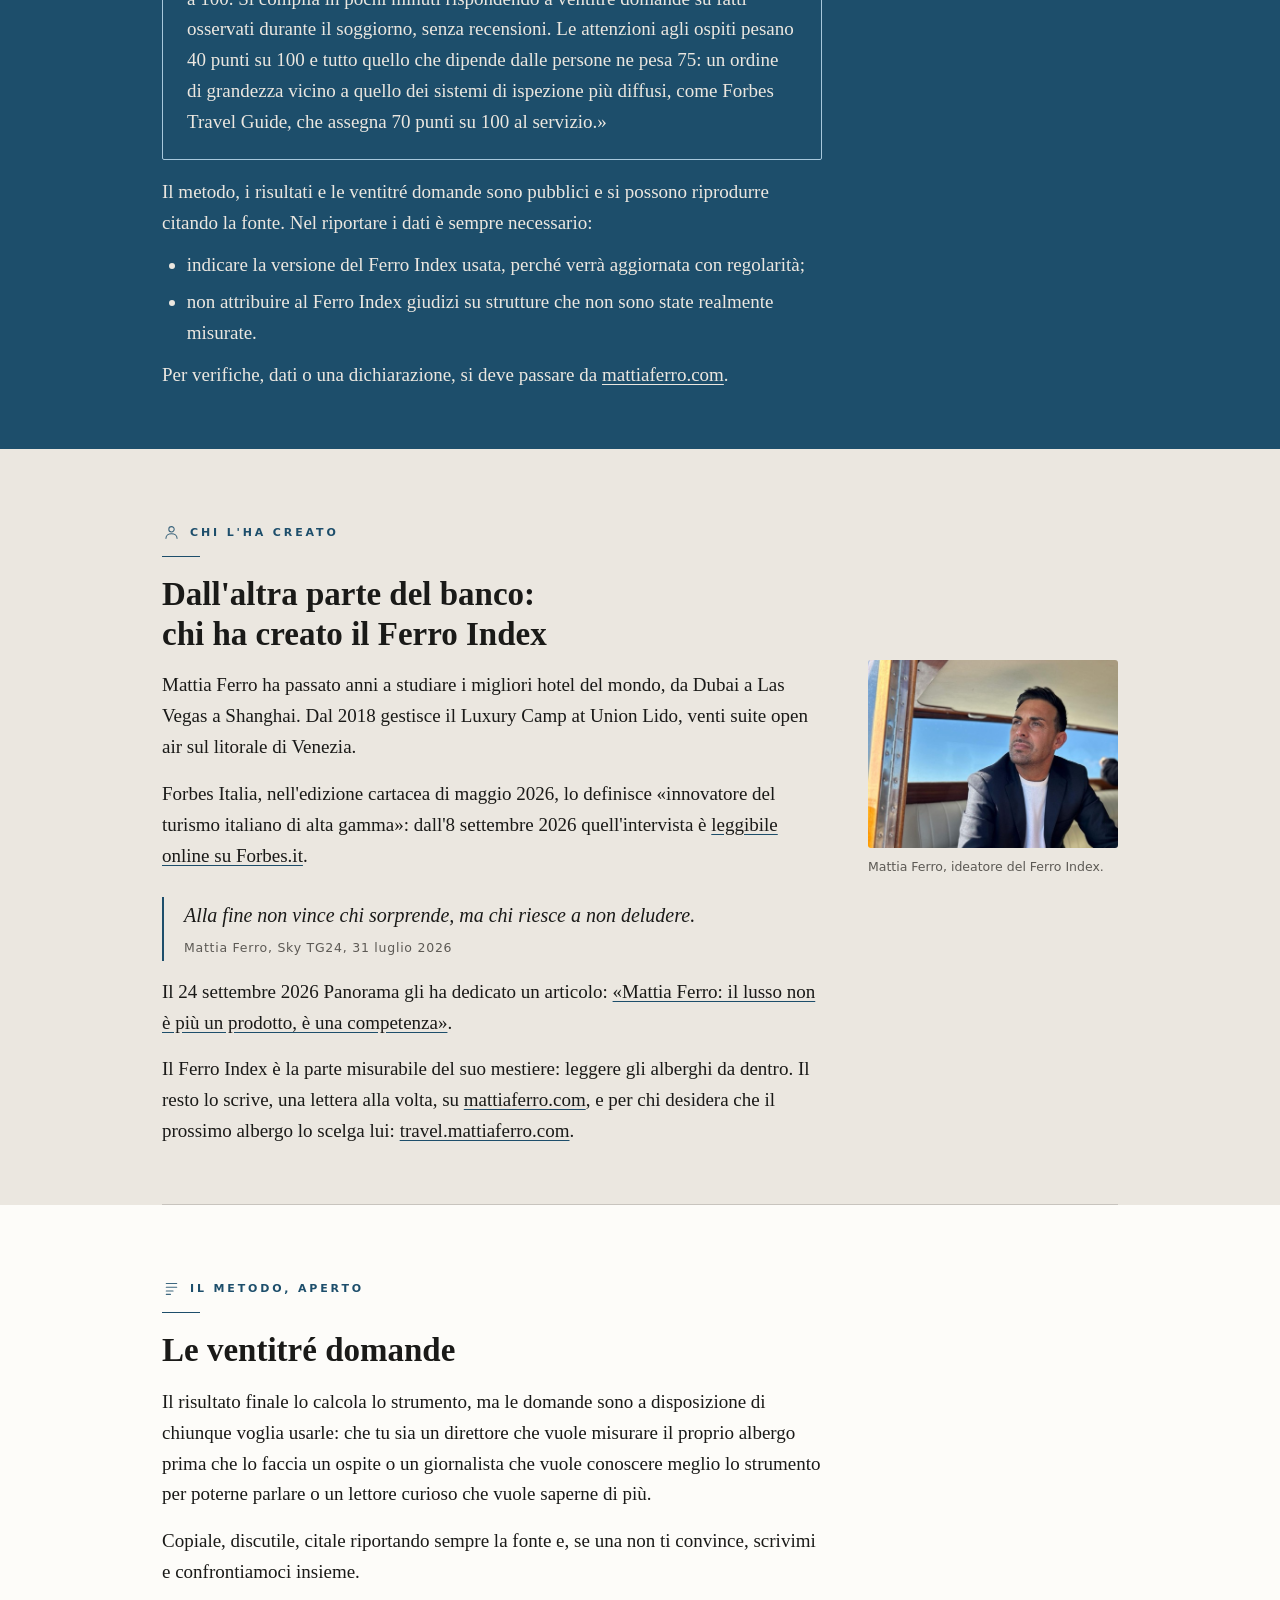
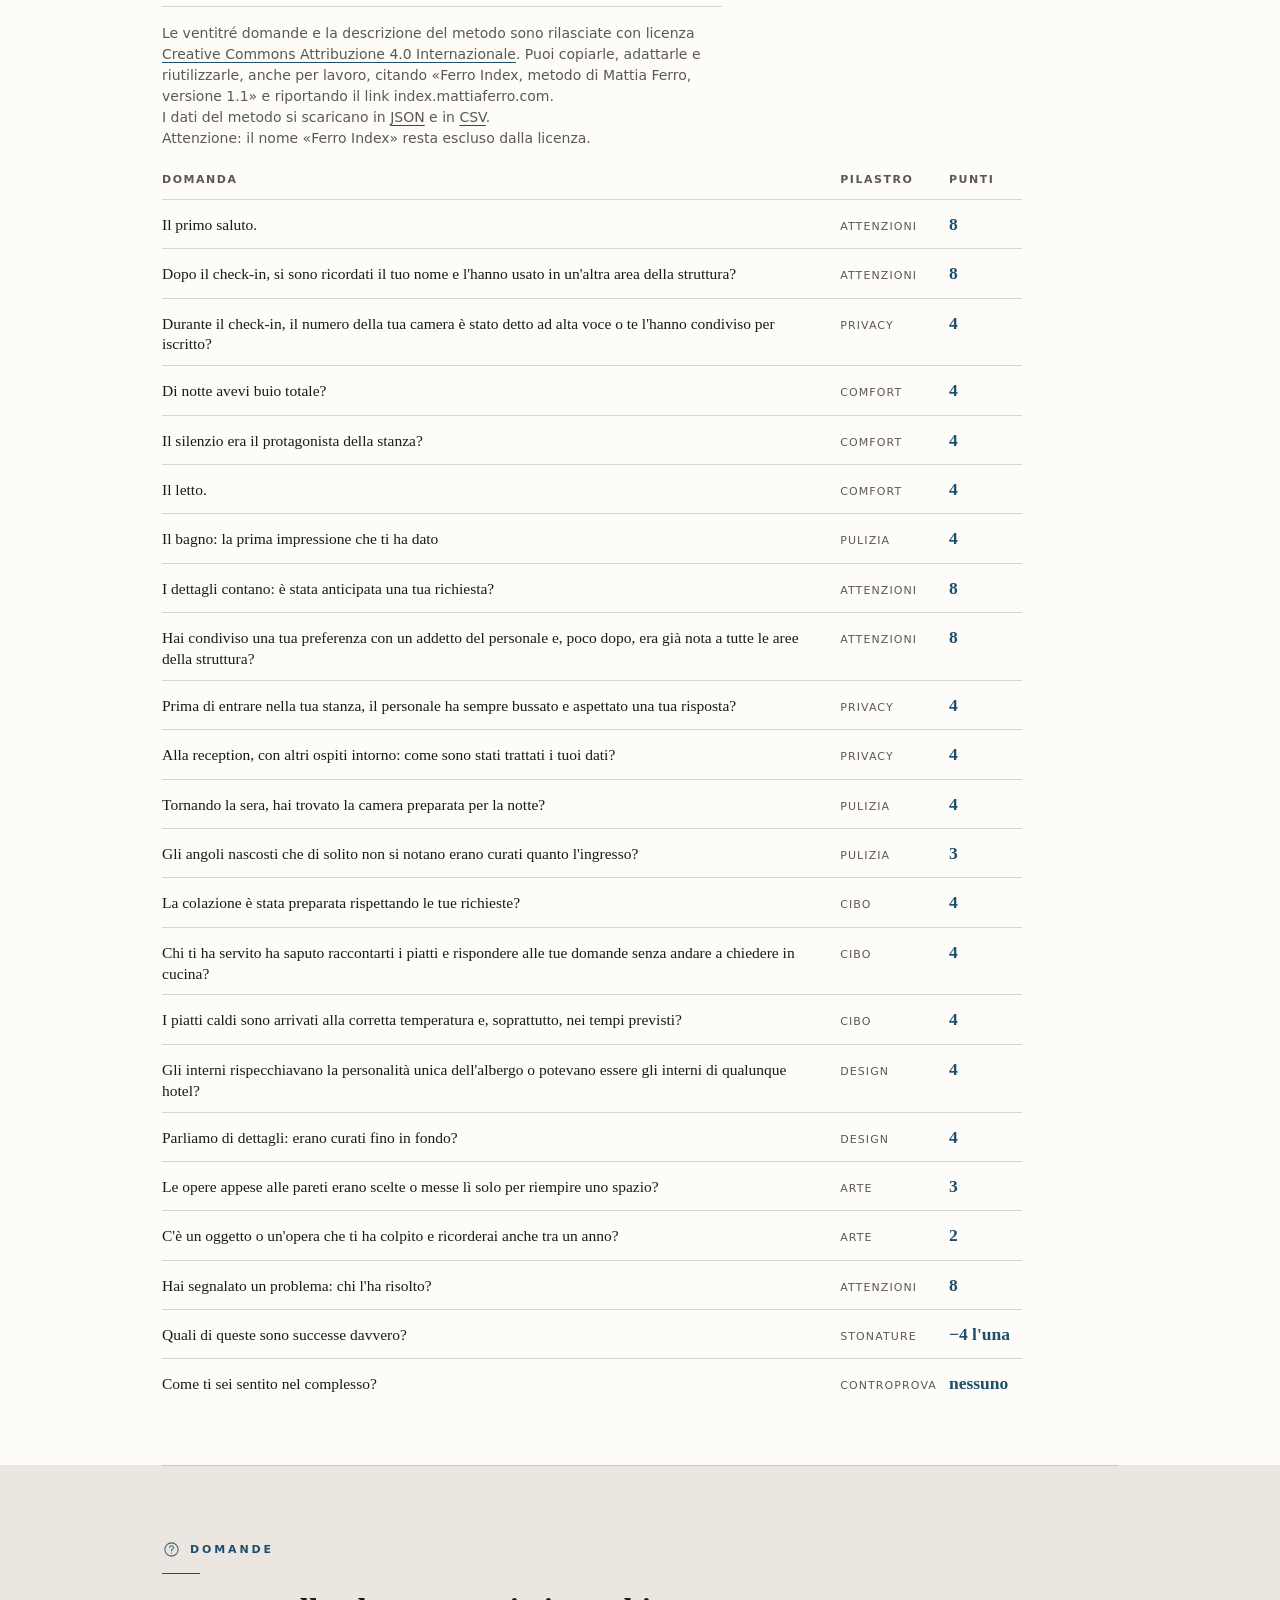
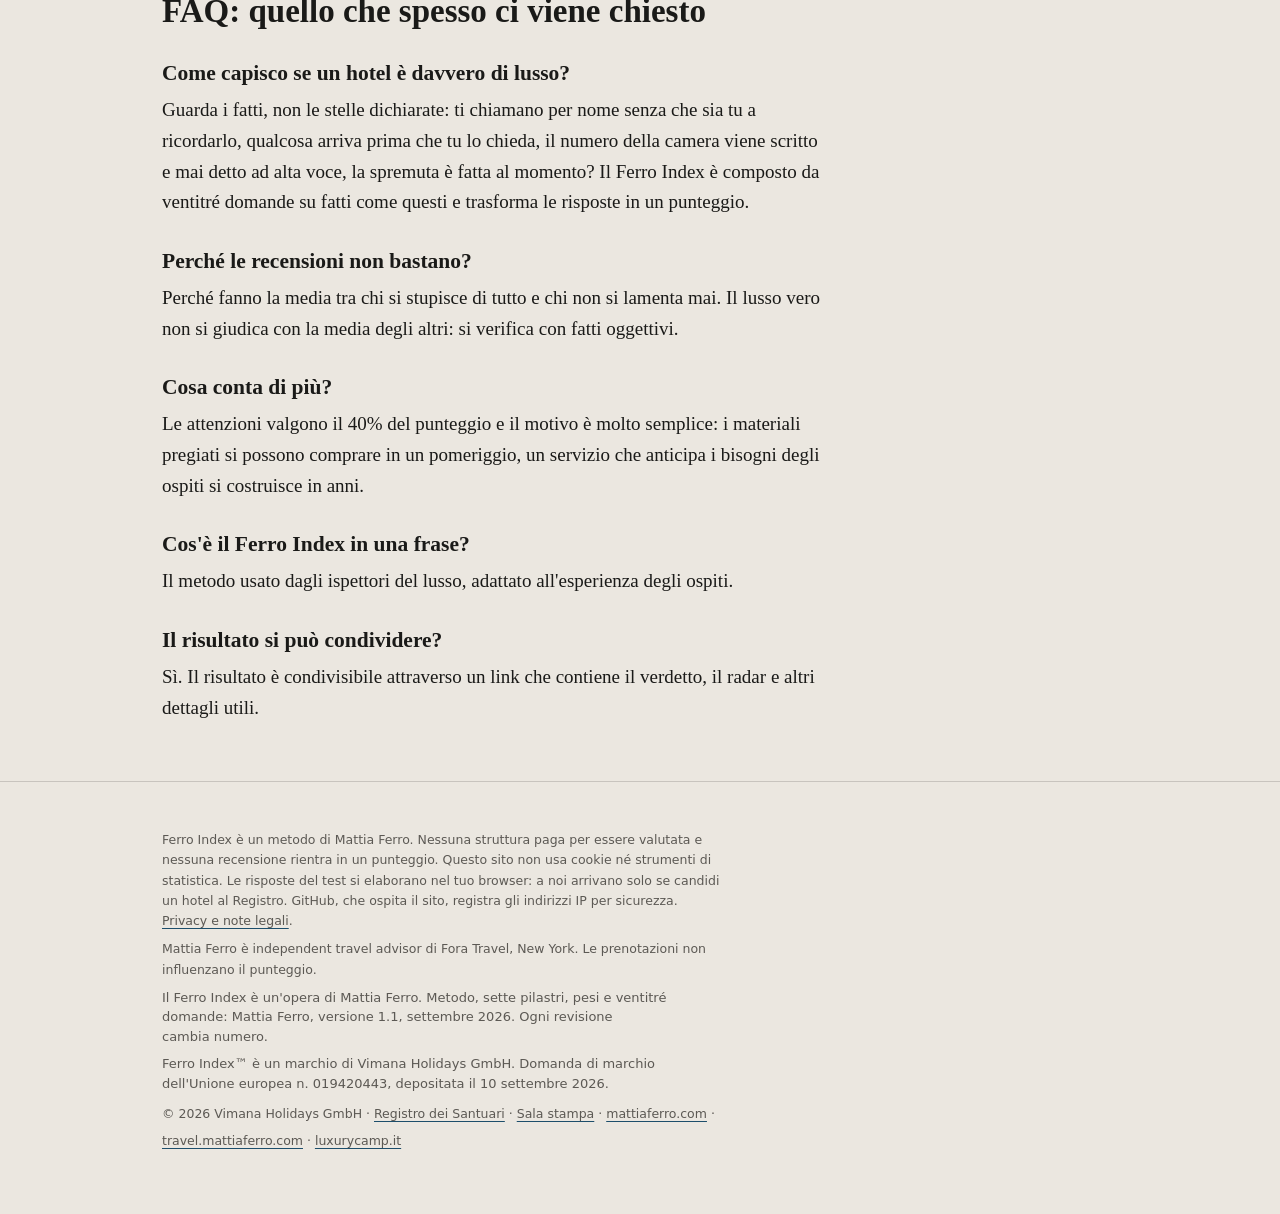
==== commit de7c7bb7: "Riquadro di candidatura del verdetto (window.FERRO, ui.reg.testo): «superano quota 85» diventa «misu" ====
--- a/index.html
+++ b/index.html
@@ -866,7 +866,7 @@
       email: 'La tua email, per la verifica',
       occhiello: 'Il Registro dei Santuari',
       titolo: 'Questo verdetto può entrare nel Registro',
-      testo: 'Il Registro dei Santuari raccoglie, con nome e motivazione, solo gli hotel che superano quota 85: il lusso vero, verificato da chi l\'ha vissuto. Ogni candidatura passa da una verifica umana prima di essere pubblicata.',
+      testo: 'Il Registro dei Santuari raccoglie, con nome e motivazione, solo gli hotel misurati da 85 in su: il lusso vero, verificato da chi l\'ha vissuto. Ogni candidatura passa da una verifica umana prima di essere pubblicata.',
       hotel: 'Nome dell\'hotel (per esteso)',
       citta: 'Città dell\'hotel',
       prova: 'Prova del soggiorno (fattura o conto finale, PDF o foto, massimo 10 MB)',
